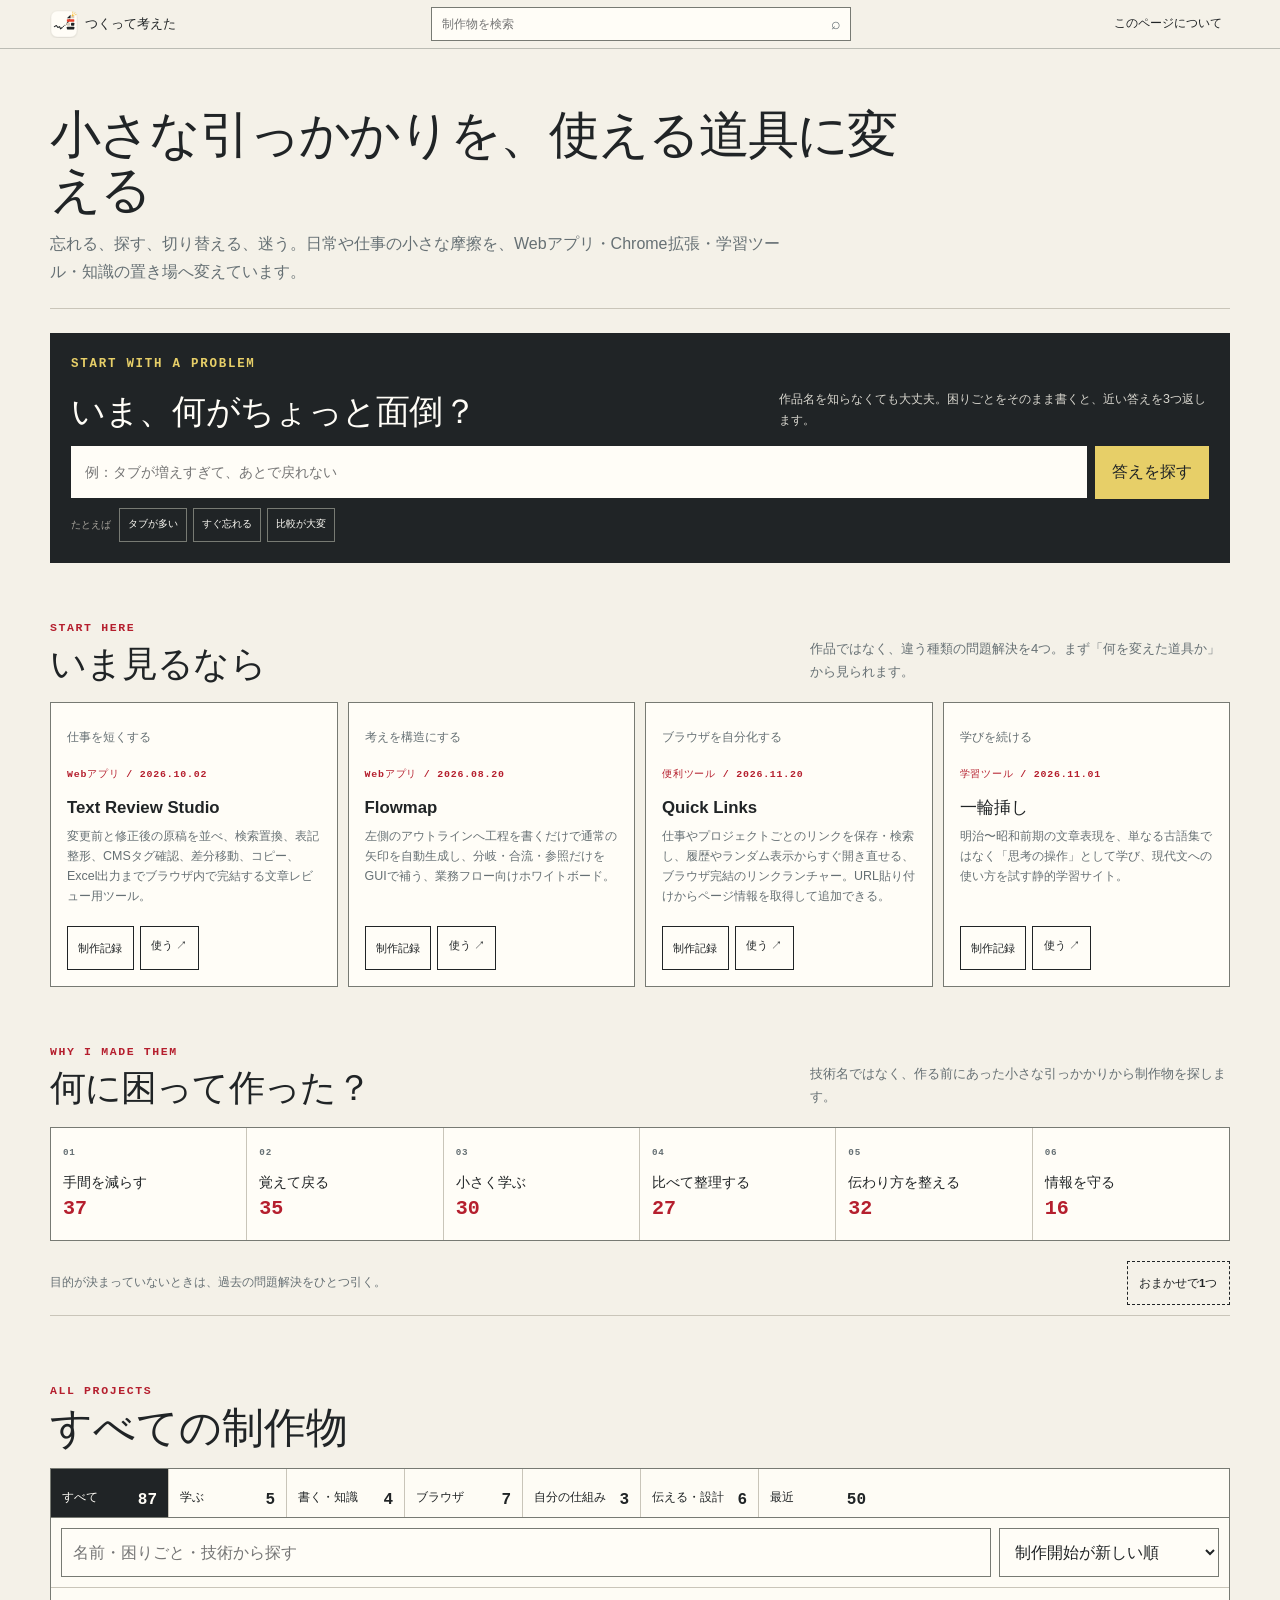
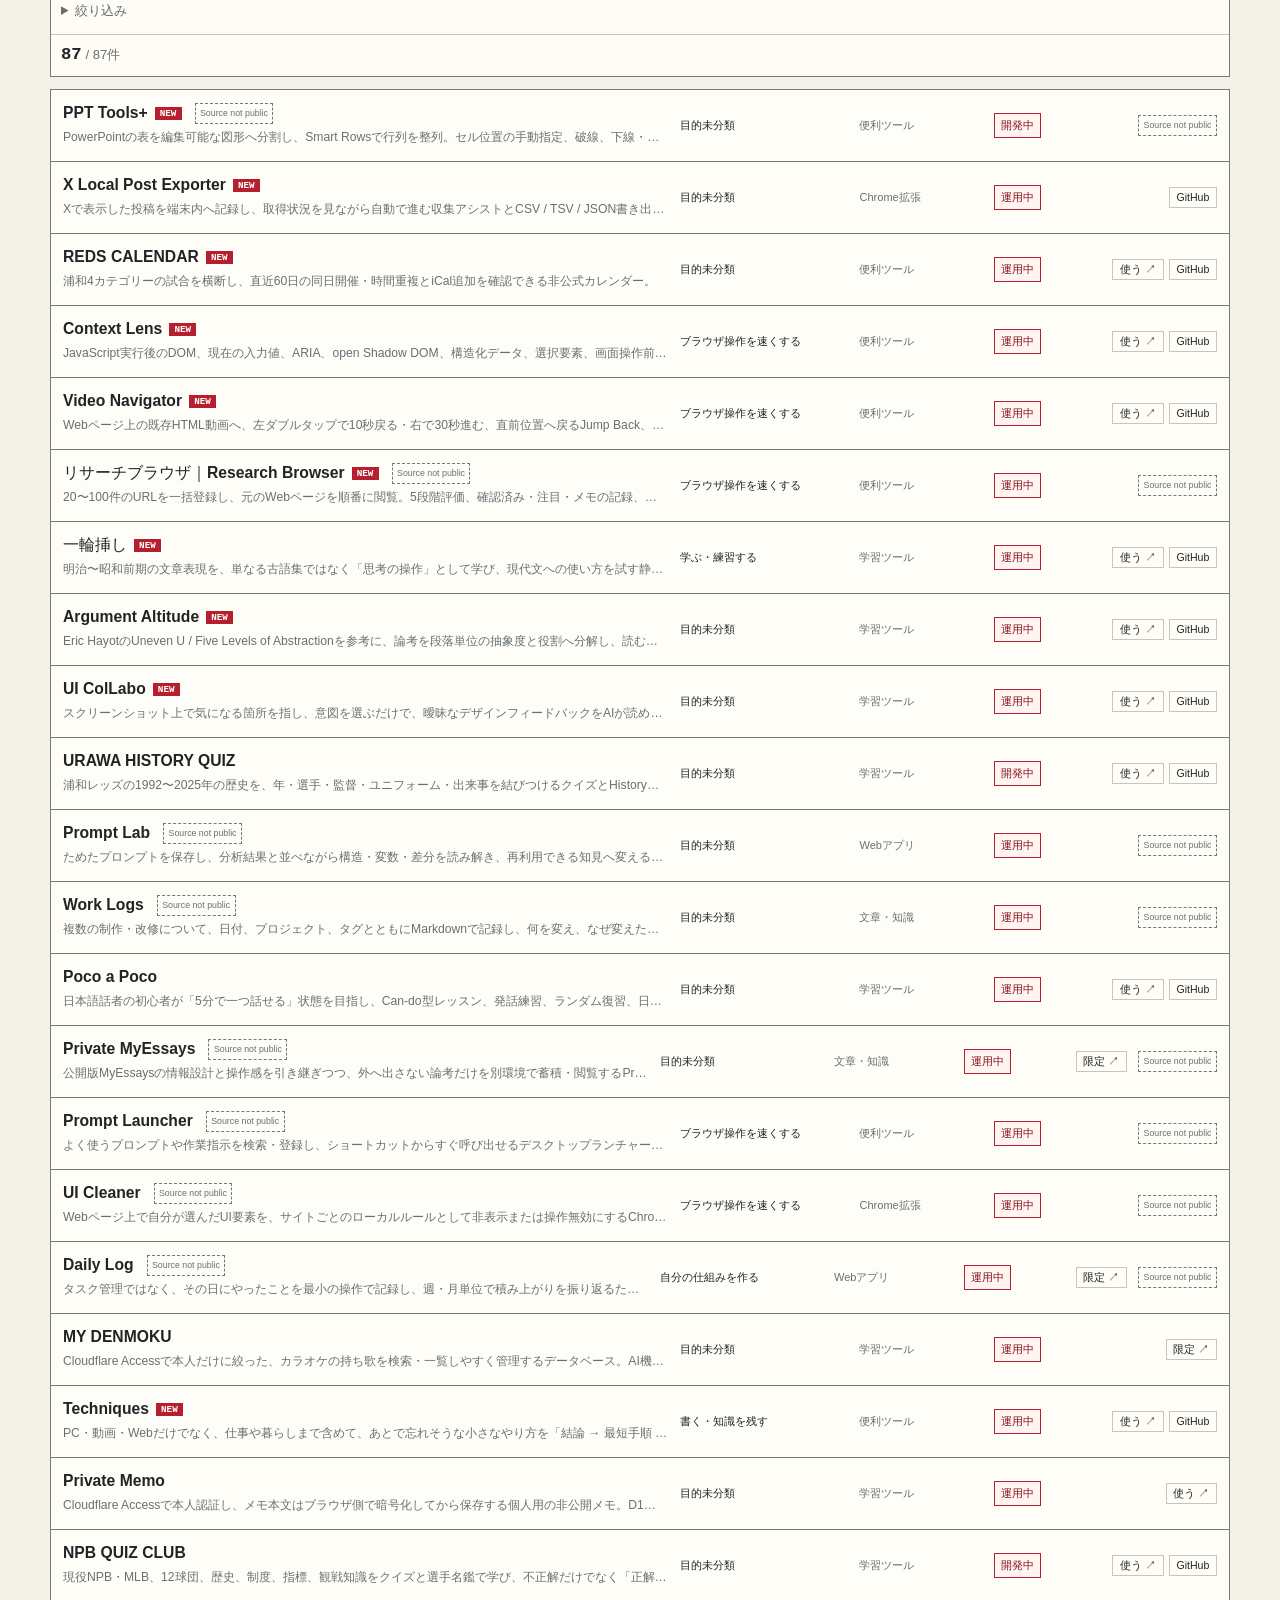
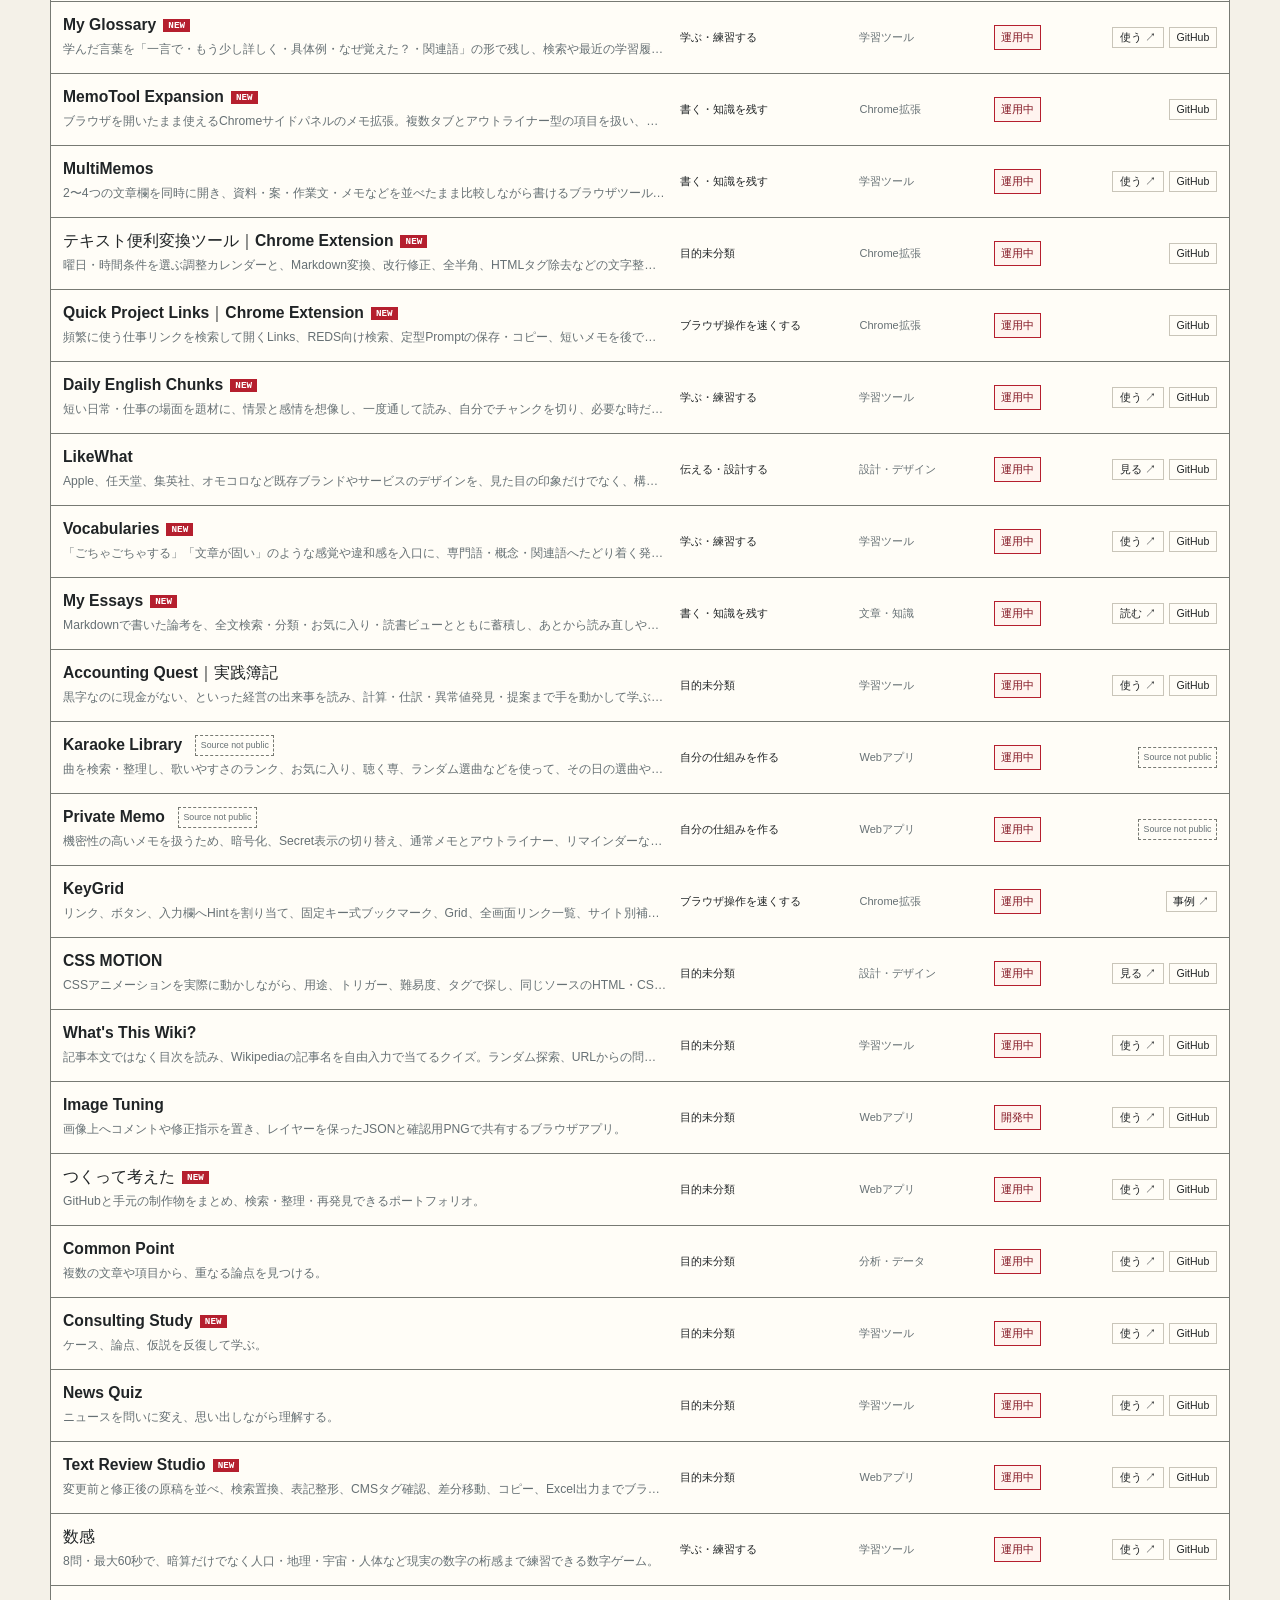
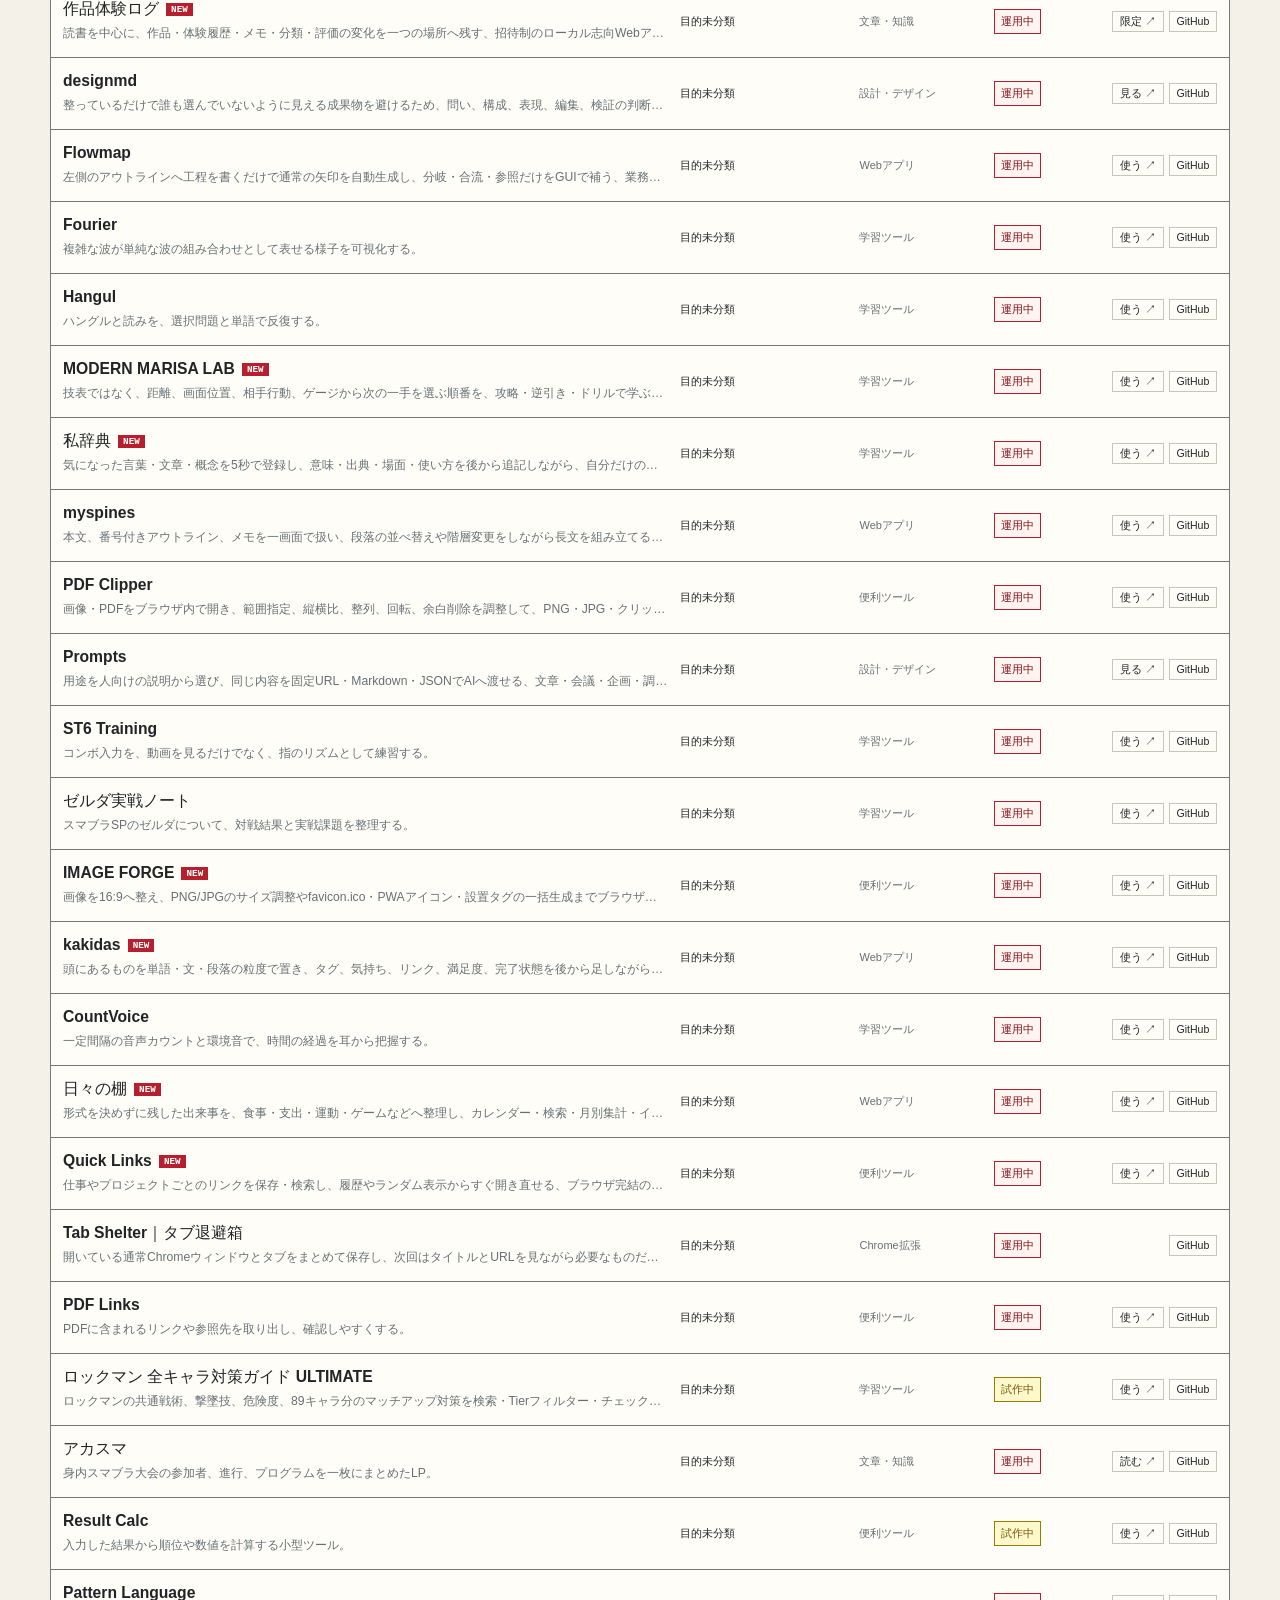
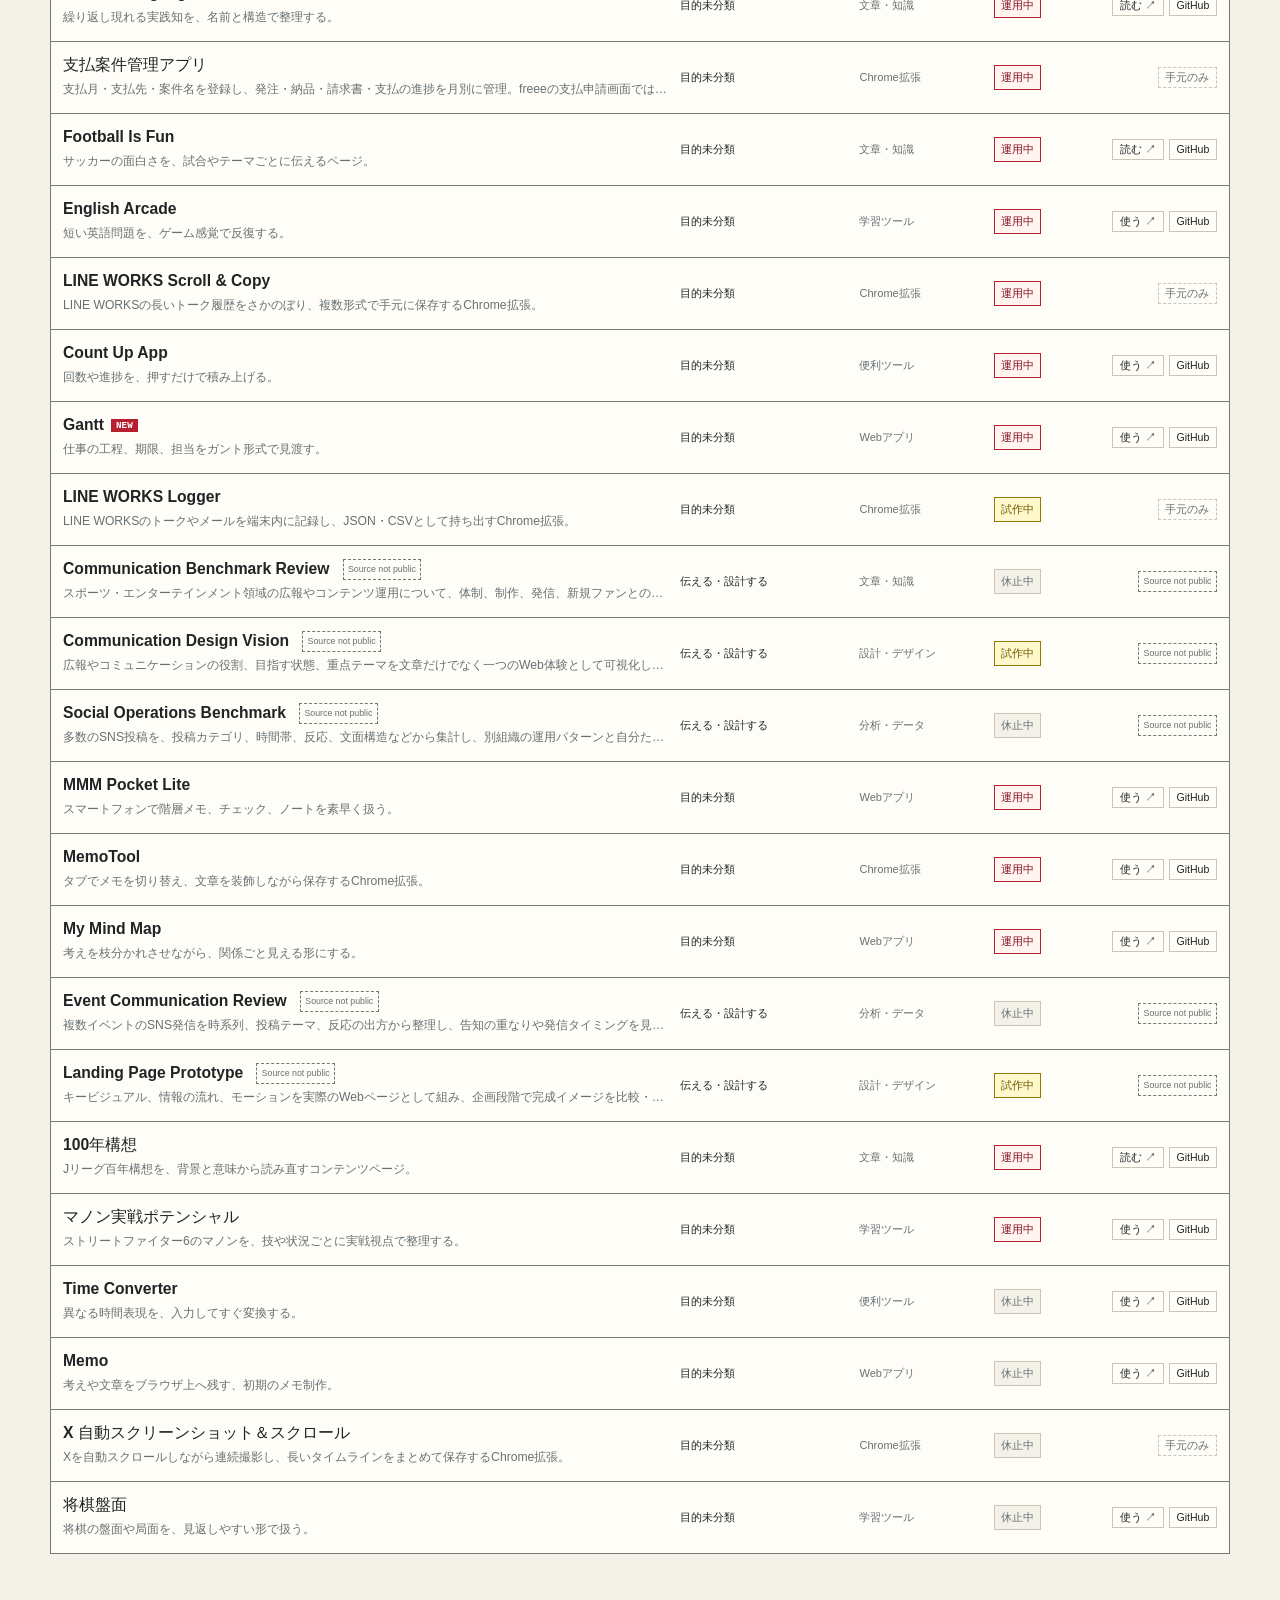
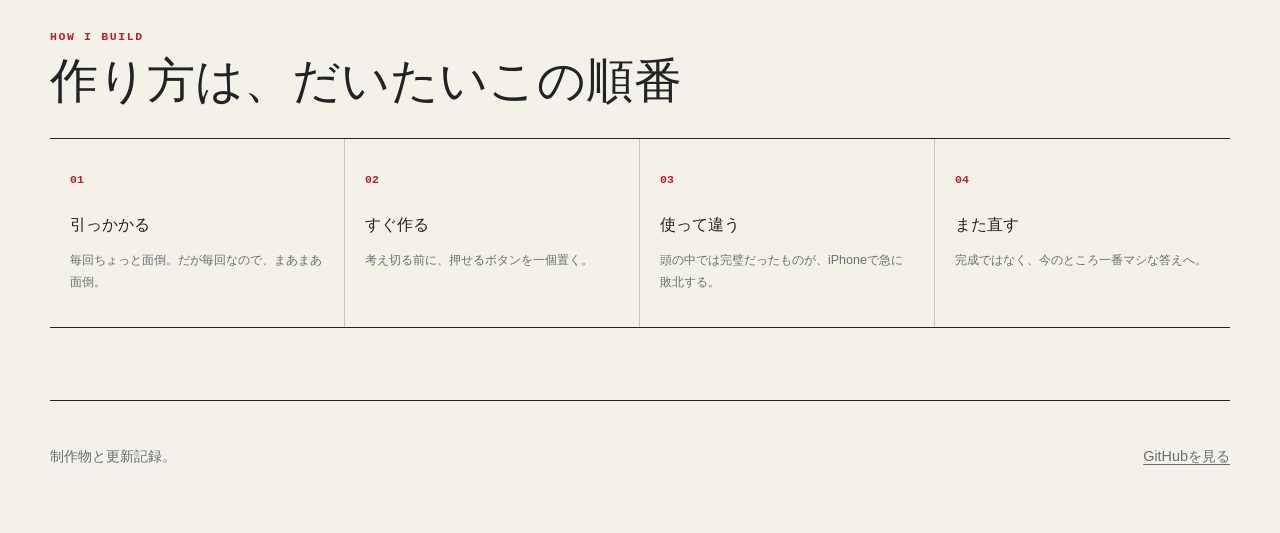
==== index.html @ 7b9100fd "Build canonical static portfolio" ====
<!doctype html>
<html lang="ja" class="home-redesign">
<head>
  <meta charset="utf-8">
  <meta name="viewport" content="width=device-width, initial-scale=1">
  <link rel="icon" type="image/svg+xml" href="assets/favicon.svg">
  <link rel="manifest" href="site.webmanifest">
  <meta name="description" content="作ったWebアプリやChrome拡張と、その更新記録をまとめています。">
  <meta name="theme-color" content="#f4f1e8">
  <meta property="og:title" content="つくって考えた">
  <meta property="og:description" content="作ったWebアプリやChrome拡張と、その更新記録。">
  <meta property="og:type" content="website">
  <meta property="og:url" content="https://silovar-uk.github.io/worksportfolio/">
  <meta property="og:image" content="https://silovar-uk.github.io/worksportfolio/assets/favicon.svg">
  <link rel="canonical" href="https://silovar-uk.github.io/worksportfolio/">
  <title>制作物一覧｜つくって考えた</title>
  <link rel="icon" type="image/png" sizes="180x180" href="/worksportfolio/apple-touch-icon.png?v=20260814">
  <link rel="apple-touch-icon" sizes="180x180" href="/worksportfolio/apple-touch-icon.png?v=20260814">

  <style>
:root {
  --bg:#f4f1e8;
  --paper:#fffdf7;
  --ink:#202426;
  --muted:#667074;
  --line:#c9c5b9;
  --line-dark:#777a73;
  --red:#b51f2e;
  --red-dark:#821522;
  --blue:#245e7a;
  --yellow:#e7cf68;
  --green:#486f55;
  --shadow:0 14px 34px rgba(32,36,38,.10);
  --radius:5px;
  --max:1180px;
  --fast:120ms;
  --normal:220ms;
  --slow:420ms;
  font-family:"Noto Sans JP","Yu Gothic UI","Yu Gothic",sans-serif;
  color:var(--ink);
  background:var(--bg);
  font-synthesis:none;
}
*{box-sizing:border-box}
html{scroll-behavior:smooth}
body{margin:0;background:var(--bg);color:var(--ink);line-height:1.75}
button,input,select{font:inherit}
button{color:inherit}
a{color:inherit;text-underline-offset:.2em}
img{max-width:100%;display:block}
.sr-only{position:absolute;width:1px;height:1px;overflow:hidden;clip:rect(0,0,0,0);white-space:nowrap}
.skip-link{position:fixed;left:1rem;top:-4rem;z-index:200;padding:.7rem 1rem;background:var(--ink);color:#fff}
.skip-link:focus{top:1rem}
.section-shell{width:min(calc(100% - 40px),var(--max));margin-inline:auto}
.eyebrow{margin:0 0 .5rem;font:700 .72rem/1.3 "Roboto Mono","Noto Sans Mono",monospace;letter-spacing:.14em;color:var(--red)}
.primary-action,.subtle-button{border:1px solid var(--ink);background:var(--ink);color:var(--paper);padding:.82rem 1.15rem;cursor:pointer;box-shadow:4px 4px 0 var(--yellow)}
.subtle-button{box-shadow:none;min-height:44px;padding:.65rem 1rem}
.loading,.empty-state{padding:60px 20px;border:1px dashed var(--line-dark);text-align:center;background:rgba(255,253,247,.45)}
.section-heading{display:flex;justify-content:space-between;gap:2rem;align-items:end;margin-bottom:30px}
.section-heading h2{margin:0;font-size:clamp(1.7rem,4vw,3rem);line-height:1.15}
.principles{padding-top:76px}
.principle-flow{margin:0;padding:0;list-style:none;display:grid;grid-template-columns:repeat(4,1fr);border-top:1px solid var(--ink);border-bottom:1px solid var(--ink)}
.principle-flow li{padding:25px 20px 34px;border-right:1px solid var(--line)}
.principle-flow li:last-child{border-right:0}
.principle-flow span{font:700 .72rem "Roboto Mono",monospace;color:var(--red)}
.principle-flow strong{display:block;margin-top:1.2rem;font-size:1rem}
.principle-flow p{margin:.65rem 0 0;color:var(--muted);font-size:.78rem}
.site-footer{margin-top:72px;padding-block:28px 50px;border-top:1px solid var(--ink);display:flex;justify-content:space-between;gap:1rem;color:var(--muted);font-size:.9rem}
.project-dialog,.about-dialog{width:min(920px,calc(100% - 28px));max-height:calc(100vh - 28px);padding:0;border:1px solid var(--ink);background:var(--paper);box-shadow:var(--shadow)}
.project-dialog::backdrop,.about-dialog::backdrop{background:rgba(32,36,38,.58);backdrop-filter:blur(4px)}
.dialog-shell{position:relative;padding:clamp(28px,6vw,70px)}
.dialog-close{position:sticky;top:0;float:right;z-index:2;width:44px;height:44px;border:1px solid var(--ink);background:var(--paper);cursor:pointer;font-size:1.35rem}
.detail-title{margin:0;font-size:clamp(2.2rem,6vw,5rem);line-height:1;letter-spacing:-.04em}
.detail-subtitle{margin:.8rem 0 0;font-size:1.1rem;color:var(--muted)}
.detail-status,.card-meta{margin-top:1.2rem;display:flex;flex-wrap:wrap;gap:.5rem}
.meta-pill{border:1px solid var(--line);padding:.18rem .5rem;font-size:.72rem;background:var(--bg)}
.detail-links{display:flex;flex-wrap:wrap;gap:.7rem;margin-top:1.5rem}
.detail-links a{border:1px solid var(--ink);padding:.65rem .85rem;text-decoration:none}
.detail-links a:hover,.detail-links a:focus-visible{background:var(--ink);color:#fff}
.detail-section{margin-top:55px}
.detail-section h3{margin:0 0 1rem;font-size:1.35rem}
.detail-friction{padding:26px;border-left:8px solid var(--red);background:var(--bg);font-size:1.2rem}
.detail-aside{margin-top:2rem;padding:20px;background:var(--yellow);transform:rotate(-.4deg);max-width:520px}
.detail-updates{border-top:1px solid var(--ink)}
.detail-update{display:grid;grid-template-columns:120px 1fr;gap:1rem;padding:18px 0;border-bottom:1px solid var(--line)}
.detail-update time{font:700 .74rem "Roboto Mono",monospace;color:var(--red)}
.update-reason{color:var(--muted)}
.detail-related{display:grid;grid-template-columns:repeat(2,1fr);gap:.8rem}
.detail-related button{padding:1rem;border:1px solid var(--line-dark);background:transparent;text-align:left;cursor:pointer}
.extension-spec dl{display:grid;gap:.6rem}
.extension-spec dl div{display:grid;grid-template-columns:150px 1fr;gap:1rem;padding:.6rem 0;border-bottom:1px solid var(--line)}
.extension-spec dt{font-weight:800}
.extension-spec dd{margin:0;min-width:0;overflow-wrap:anywhere}
.about-shell{max-width:720px}
.about-shell h2{font-size:clamp(2rem,5vw,4rem);line-height:1.1}
.home-search-context{margin:0;padding:.45rem .58rem;border-bottom:1px solid var(--line);color:var(--muted);font-size:.65rem}
.noscript{margin:1rem;padding:1rem;background:var(--yellow)}
@media(max-width:900px){
  .section-heading{display:grid}
  .principle-flow{grid-template-columns:repeat(2,1fr)}
  .principle-flow li:nth-child(2){border-right:0}
  .principle-flow li:nth-child(-n+2){border-bottom:1px solid var(--line)}
}
@media(max-width:640px){
  .section-shell{width:min(calc(100% - 24px),var(--max))}
  .principle-flow{grid-template-columns:1fr}
  .principle-flow li{border-right:0;border-bottom:1px solid var(--line)}
  .principle-flow li:last-child{border-bottom:0}
  .site-footer{display:grid}
  .dialog-shell{padding:22px 18px 34px}
  .detail-title{font-size:clamp(2rem,12vw,3.4rem)}
  .detail-update{grid-template-columns:1fr;gap:.35rem}
  .detail-related{grid-template-columns:1fr}
  .extension-spec dl div{grid-template-columns:1fr;gap:.2rem}
}
</style>
  <script>
window.WORKS_PORTFOLIO_SEARCH_INDEX = [{"i":"mydictionary","t":"私辞典","h":"言葉との出会いは一瞬なのに、最初から意味や出典をきれいに埋めようとすると記録できず、保存しても再び開く機会が少なかった。","y":"l","r":1,"a":"私辞典\u001fdictionary\u001f辞書\u001f単語帳\u001fvocabularynotebook\u001fwordcollection\u001f言葉\u001f言葉めも\u001f個人辞書","v":"拾う\u001f育てる\u001f思い出す","k":"react\u001ftypescript\u001fdexie\u001fminisearch\u001fpwa","g":"remember\u001fpractice\u001fcommunicate","x":"気になった言葉文章概念を5秒で登録し、意味出典場面使い方を後から追記しながら、自分だけの辞書として育てるろーかるふぁーす"},{"i":"quicklinks","t":"Quick Links","h":"仕事ごとに開くページが違い、ブックマークの階層を毎回たどっていた。","y":"u","r":1,"a":"quicklinks\u001fquicklinks\u001fりんく管理\u001fりんくらんちゃー\u001fぶっくまーく\u001fpwa\u001fらんだむりんく","v":"保存する\u001f探す\u001f開く","k":"html\u001fcss\u001fjavascript\u001fpwa\u001flocalstorage","g":"reduce\u001fremember","x":"仕事やぷろじぇくとごとのりんくを保存検索し、履歴やらんだむ表示からすぐ開き直せる、ぶらうざ完結のりんくらんちゃー。url"},{"i":"techniques","t":"Techniques","h":"一度調べて解決した小ネタほど、数週間後には手順を忘れて同じことをまた検索し直していた。IT系だけでなく、生活や仕事の細かな手順も同じように散らばっていた。","y":"u","r":1,"a":"techniques\u001fてくにっく\u001f小ねた\u001f小技\u001fやり方\u001f手順\u001fhowto\u001fhowto\u001ftips\u001f生活の知恵\u001f便利技\u001fmov音声\u001fffmpeg","v":"探す\u001f思い出す\u001f試す","k":"html\u001fcss\u001fjavascript\u001fjson\u001fgithubpages","f":"writing&knowledge","g":"reduce\u001fremember","x":"pc動画webだけでなく、仕事や暮らしまで含めて、あとで忘れそうな小さなやり方を結論→最短手順→補足の形で蓄積する個人用"},{"i":"myessays","t":"My Essays","h":"MarkdownとGitHubで論考を蓄積できても、増えた文章を検索し、読み返し、派生版や読書状態まで同じ単位で管理する体験は別途必要だった。","y":"p","r":1,"a":"まいえっせい\u001fmyessays\u001fessays\u001fえっせい\u001fこらむ\u001f記事\u001farticlelibrary\u001f読み物\u001f論考","v":"書く\u001f探す\u001f読み返す","k":"markdown\u001fhtml\u001fjavascript\u001fgithubpages","f":"writing&knowledge","g":"remember\u001fcommunicate","x":"markdownで書いた論考を、全文検索分類お気に入り読書びゅーとともに蓄積し、あとから読み直しやすくする公開あーかいぶ"},{"i":"build-diary","t":"つくって考えた","h":"作ったものは増えたが、なぜ作ったかと当時の関心が別々の会話に散らばっていた。","y":"w","r":1,"a":"worksportfolio\u001fworksportfolio\u001fぽーとふぉりお\u001fportfolio\u001f作品棚\u001f制作物一覧\u001fつくって考えた\u001fbuilddiary\u001f制作記録","v":"探す\u001f整理する\u001f振り返る","k":"html\u001fcss\u001fjavascript\u001fjson\u001fsvg","g":"compare","x":"githubと手元の制作物をまとめ、検索整理再発見できるぽーとふぉりお。"},{"i":"ppt-tools-plus","t":"PPT Tools+","h":"比較表のセルを図形として編集すると、行列がずれたり、手作業での整列や複数図形内の文字置換に時間がかかった。","y":"u","r":1,"s":1,"a":"smartrows\u001f表分割\u001fせる位置を指定\u001f選択内で置換\u001fpowerpointあどいん\u001fppam","v":"整える\u001f置換する\u001f効率化する","k":"powerpoint\u001fvba\u001fribbonx","x":"powerpointの表を編集可能な図形へ分割し、smartrowsで行列を整列。せる位置の手動指定、破線、下線黒太字、"},{"i":"kakidas","t":"kakidas","h":"考えを最初から文章やタスクへ整えようとすると書き出せず、短い断片と長い段落を同じ方法で扱うのも難しかった。","y":"w","r":1,"a":"かきだす\u001f書き出す\u001fkakidasu\u001fめも\u001fnote\u001fthoughtdump\u001fbraindump\u001f断片めも\u001f思考めも","v":"書き出す\u001f整理する\u001f育てる","k":"react\u001ftypescript\u001fvite\u001findexeddb\u001fsupabase","g":"remember\u001fcompare\u001fcommunicate","x":"頭にあるものを単語文段落の粒度で置き、たぐ、気持ち、りんく、満足度、完了状態を後から足しながら整理する、ろーかる優先のめ"},{"i":"dailyenglishchunks","t":"Daily English Chunks","h":"英語を一語ずつ日本語へ置き換える読み方では処理が遅くなり、最初から区切られた英文を見るだけでは、自分で意味のまとまりを見つける感覚も育ちにくかった。","y":"l","r":1,"a":"でいりー英語ちゃんく\u001f英語ちゃんく\u001fちゃんくりーでぃんぐ\u001fchunkreading\u001fenglishchunks\u001f英語音読\u001f音読\u001f英語学習\u001freadingpractice","v":"読む\u001f区切る\u001f声に出す","k":"html\u001fcss\u001fjavascript\u001flocalstorage","f":"learning&practice","g":"practice","x":"短い日常仕事の場面を題材に、情景と感情を想像し、一度通して読み、自分でちゃんくを切り、必要な時だけ意味を確認し、想起問題"},{"i":"myglossary","t":"My Glossary","h":"言葉の意味をその場では理解しても、あとで自分の言葉として説明したり、具体的な場面で使ったりできないまま忘れやすかった。","y":"l","r":1,"a":"myglossary\u001fまいぐろっさりー\u001f用語集\u001f個人用語集\u001f学習用語集\u001fglossary\u001ftermlist\u001fterms\u001f言葉めも\u001f学習辞書","v":"学ぶ\u001f言語化する\u001f引き直す","k":"html\u001fcss\u001fjavascript\u001fjson","f":"learning&practice","g":"remember\u001fpractice\u001fcommunicate","x":"学んだ言葉を一言でもう少し詳しく具体例なぜ覚えた関連語の形で残し、検索や最近の学習履歴から引き直せる個人用の用語集。ma"},{"i":"researchbrowser","t":"リサーチブラウザ｜Research Browser","h":"大量の調査URLをタブやブックマークだけで管理すると、どれを読んだか分からなくなり、次のページへ進むたびに操作が必要だった。","y":"u","r":1,"s":1,"a":"りさーちぶらうざ\u001fresearchbrowser\u001fresearchbrowser\u001fresearchqueue\u001fsafari拡張\u001fuserscripts\u001fゆーざーすくりぷと\u001furl一括追加\u001furl一括登録\u001f連続閲覧\u001fさいと評価\u001f5段階評価\u001f次へ\u001f調査りすと\u001f調査url\u001f4以上を抽出\u001fwebりさーち\u001f閲覧履歴","v":"調べる\u001f評価する\u001f整理する","k":"javascript\u001fcss\u001fuserscripts\u001fsafari","f":"browserproductivity","g":"reduce\u001fremember\u001fcompare","x":"20〜100件のurlを一括登録し、元のwebぺーじを順番に閲覧。5段階評価、確認済み注目めもの記録、次のさいとへのわん"},{"i":"memoexpansion","t":"MemoTool Expansion","h":"ブラウザ作業中のメモを別アプリへ取りに行くと集中が切れ、短い断片をあとから並べ替えたり、まとまりとして育てたりする操作も重くなりやすかった。","y":"c","r":1,"a":"memotool\u001fめもつーる\u001fさいどぱねるめも\u001fmemoexpansion\u001fめも拡張\u001fchromememo\u001fあうとらいなー\u001foutlinememo\u001fsidepanelmemo","v":"書く\u001f並べ替える\u001f残す","k":"chromeextension\u001fjavascript\u001fmanifestv3","f":"writing&knowledge","g":"reduce\u001fremember","x":"ぶらうざを開いたまま使えるchromeさいどぱねるのめも拡張。複数たぶとあうとらいなー型の項目を扱い、入力、複数選択、並"},{"i":"vocabularies","t":"Vocabularies","h":"名前を知らない概念ほど検索できず、辞書や用語集も「知りたい言葉をすでに知っている」ことを前提にしがちだった。","y":"l","r":1,"a":"ぼきゃぶらりーず\u001fvocabulary\u001fvocab\u001f語彙\u001f用語\u001f言語化\u001f感覚語\u001f言葉探し\u001f概念","v":"探す\u001f言語化する\u001f学ぶ","k":"html\u001fcss\u001fjavascript\u001fjson","f":"learning&practice","g":"remember\u001fpractice\u001fcommunicate","x":"ごちゃごちゃする文章が固いのような感覚や違和感を入口に、専門語概念関連語へたどり着く発見型ぼきゃぶらりーさいと。感覚分野"},{"i":"ichirinzashi","t":"一輪挿し","h":"現代文だけでは留保・推論・総括・距離感の細かなニュアンスを出しにくく、古い表現も辞書的に集めるだけでは実際の文章へ戻しにくかった。","y":"l","r":1,"a":"一輪挿し\u001fいちりんざし\u001f近代文章語\u001f文語\u001f文章表現\u001f語彙\u001f慣用句\u001f構文","v":"読む\u001f試す\u001f蓄積する","k":"javascript\u001fhtml\u001fcss\u001fgithubpages","f":"learning&practice","g":"reduce\u001fremember\u001fpractice\u001fcommunicate","x":"明治〜昭和前期の文章表現を、単なる古語集ではなく思考の操作として学び、現代文への使い方を試す静的学習さいと。makekn"},{"i":"consultingstudy","t":"Consulting Study","h":"解説を読むだけでは、問いを立てる順番が身につかなかった。","y":"l","r":1,"a":"こんさる学習\u001fconsultingstudy\u001fけーす面接\u001fcaseinterview\u001f論点\u001f仮説\u001fこんさる\u001fけーす問題","v":"学ぶ\u001f考える","k":"html\u001fcss\u001fjavascript","g":"practice","x":"けーす、論点、仮説を反復して学ぶ。"},{"i":"quicklinksexpansion","t":"Quick Project Links｜Chrome Extension","h":"よく使う仕事リンク、検索、プロンプト、短いメモへ戻るたびに入口が分かれ、必要なものを呼び出すまでの小さな摩擦が積み重なっていた。","y":"c","r":1,"a":"quickprojectlinks\u001fquicklinksexpansion\u001fchromeextension\u001flinks\u001freds\u001fprompt\u001flogrelay","v":"探す\u001f開く\u001f記録する","k":"chromeextension\u001fjavascript\u001fmanifestv3","f":"browserproductivity","g":"reduce\u001fremember\u001fcompare","x":"頻繁に使う仕事りんくを検索して開くlinks、reds向け検索、定型promptの保存こぴー、短いめもを後で整理するlo"},{"i":"xexporter","t":"X Local Post Exporter","h":"Xの投稿保存を手作業で行う手間が大きかった。","y":"c","r":1,"a":"xexporter","v":"書き出す","k":"chromeextension","x":"xで表示した投稿を端末内へ記録し、取得状況を見ながら自動で進む収集あしすととcsvtsvjson書き出しを備えたchro"},{"i":"redscalender","t":"REDS CALENDAR","h":"カテゴリーをまたぐ同日開催・時間重複を把握しづらい。","y":"u","r":1,"v":"確認する\u001f追加する\u001f追いかける","k":"python\u001fjavascript\u001ficalendar\u001fgithubactions","x":"浦和4かてごりーの試合を横断し、直近60日の同日開催時間重複とical追加を確認できる非公式かれんだー。"},{"i":"video-navigator","t":"Video Navigator","h":"動画そのものは再生できても、少し聞き逃して戻る、既知部分を大きく飛ばす、さっき見ていた位置へ戻る、といった「動画内を行き来する」操作に手数がかかっていた。","y":"u","r":1,"a":"videonavigator\u001fびでおなびげーたー\u001f動画なびげーたー\u001f動画しーく\u001f動画じゃんぷ\u001fvideoseek\u001fjumpback\u001fdoubletap\u001fだぶるたっぷ\u001fぶっくまーくれっと\u001fsafari\u001fhtmlvideoelement\u001fvideojs\u001f動画操作","v":"移動する\u001f戻る\u001f見返す","k":"javascript\u001fbookmarklet\u001fsafari\u001fhtmlmediaelement\u001fshadowdom\u001fgithubpages","f":"browserproductivity","g":"reduce\u001fremember","x":"webぺーじ上の既存html動画へ、左だぶるたっぷで10秒戻る右で30秒進む、直前位置へ戻るjumpback、時間指定、"},{"i":"context-lens","t":"Context Lens","h":"Webページの不具合やUIをAIへ相談するとき、HTMLソースだけでは実行後のDOM、入力値、開閉状態、埋め込みデータなど「いま何が起きているか」の文脈が抜けていた。","y":"u","r":1,"a":"contextlens\u001fこんてきすとれんず\u001fcontextpack\u001fcontextpack\u001fpagesnapshot\u001fぺーじすなっぷしょっと\u001faicontext\u001faiこんてきすと\u001fbookmarklet\u001fぶっくまーくれっと\u001fsafari\u001fdom\u001fdevelopertool\u001f開発者つーる","v":"取得する\u001f比較する\u001f渡す","k":"javascript\u001fbookmarklet\u001fsafari\u001fshadowdom\u001fmarkdown\u001fgithubpages","f":"browserproductivity","g":"reduce\u001fcompare\u001fcommunicate\u001fprotect","x":"javascript実行後のdom、現在の入力値、aria、openshadowdom、構造化でーた、選択要素、画面操作"},{"i":"diff","t":"Text Review Studio","h":"原稿修正、表記統一、差分確認、Excel共有が別々の作業になり、確認漏れと手戻りが生まれていた。","y":"w","r":1,"a":"差分\u001fdiff\u001ftextdiff\u001f文章比較\u001f原稿比較\u001ftextreviewstudio\u001freview\u001f校正\u001f差分確認\u001f文章れびゅー","v":"比べる\u001f直す\u001f出力する","k":"html\u001fcss\u001fjavascript\u001fsheetjs","g":"reduce\u001fcompare\u001fcommunicate","x":"変更前と修正後の原稿を並べ、検索置換、表記整形、cmsたぐ確認、差分移動、こぴー、excel出力までぶらうざ内で完結する"},{"i":"convinitools","t":"テキスト便利変換ツール｜Chrome Extension","h":"日程候補を文章へ整える作業と、コピーしたテキストを用途に合わせて整形する作業が細かく繰り返され、その都度別の手順を使い分ける必要があった。","y":"c","r":1,"a":"てきすと便利変換つーる\u001fconvinitools\u001ftextconverter\u001f調整かれんだー\u001f文字整形\u001fchromeextension","v":"変換する\u001f整える\u001f作る","k":"chromeextension\u001fjavascript\u001fmanifestv3","g":"reduce\u001fcommunicate","x":"曜日時間条件を選ぶ調整かれんだーと、markdown変換、改行修正、全半角、htmlたぐ除去などの文字整形をchrome"},{"i":"ui-collabo","t":"UI ColLabo","h":"UIを見て「なんか違う」と感じても、変更箇所と意図を具体的な言葉にし、AIや実装担当へ伝えるのが難しかった。","y":"l","r":1,"a":"uicollabo\u001fuicollabo\u001fuiれびゅー\u001fでざいんれびゅー\u001fでざいんふぃーどばっく\u001fai指示\u001fすくりーんしょっと\u001fui改善\u001fふぃーどばっく","v":"学ぶ\u001f指摘する\u001f言語化する","k":"preact\u001ftypescript\u001fvite\u001fsignals\u001fvitest","g":"practice\u001fcommunicate","x":"すくりーんしょっと上で気になる箇所を指し、意図を選ぶだけで、曖昧なでざいんふぃーどばっくをaiが読める具体的な指示文へ整"},{"i":"marisast6","t":"MODERN MARISA LAB","h":"強い技やコンボを個別に覚えても、試合中にどれを選ぶか判断できず、知識が実戦へつながりにくかった。","y":"l","r":1,"a":"まりーざ\u001fmodernmarisa\u001fsf6marisa\u001fすと6\u001fすとりーとふぁいたー6\u001fstreetfighter6\u001f格げー攻略\u001fまりーざ攻略","v":"学ぶ\u001f判断する\u001f練習する","k":"html\u001fcss\u001fjavascript\u001fgithubactions","g":"practice","x":"技表ではなく、距離、画面位置、相手行動、げーじから次の一手を選ぶ順番を、攻略逆引きどりるで学ぶstreetfighter"},{"i":"contentslibrary","t":"作品体験ログ","h":"作品数が増えるほど、読んだ事実だけが残り、何を感じてどう評価が変わったかを見失いやすかった。","y":"p","r":1,"a":"作品体験ろぐ\u001fこんてんつらいぶらり\u001fcontentlibrary\u001f読書記録\u001fbooklog\u001f映画記録\u001f蔵書\u001f作品記録\u001f読書ろぐ","v":"記録する\u001f探す\u001f振り返る","k":"typescript\u001fcloudflareworkers\u001fcloudflared1\u001fcloudflareaccess\u001fjavascript","g":"remember","x":"読書を中心に、作品体験履歴めも分類評価の変化を一つの場所へ残す、招待制のろーかる志向webあぷり。"},{"i":"mydailylog","t":"日々の棚","h":"その日に起きた細かなことは残したい一方、入力項目を先に決めると面倒になり、自由記述だけでは後から探しにくかった。","y":"w","r":1,"a":"日々の棚\u001fdailylog\u001fdiary\u001f日記\u001fらいふろぐ\u001flifelog\u001f生活記録\u001f日常ろぐ","v":"記録する\u001f見つける\u001f振り返る","k":"typescript\u001fpwa\u001findexeddb\u001fvite\u001fjavascript","g":"reduce\u001fcompare","x":"形式を決めずに残した出来事を、食事支出運動げーむなどへ整理し、かれんだー検索月別集計いべんと単位で読み返すろーかる完結型"},{"i":"converter","t":"IMAGE FORGE","h":"画像の16:9化やfavicon一式の作成を、用途ごとに別ツールや手作業で処理していた。","y":"u","r":1,"a":"imageforge\u001fimageforge\u001f169\u001f画像変換\u001ffavicon\u001ffavicongenerator\u001fpwaicon\u001fあいこん生成","v":"変換する\u001f生成する\u001f整える","k":"html\u001fjavascript\u001fpwa\u001fjszip\u001ftailwindcss","g":"reduce\u001fcommunicate","x":"画像を169へ整え、pngjpgのさいず調整やfaviconicopwaあいこん設置たぐの一括生成までぶらうざ内で行うw"},{"i":"gantt","t":"Gantt","h":"タスク一覧だけでは、前後関係と重なりが分かりにくかった。","y":"w","r":1,"a":"がんと\u001fganttchart\u001f工程表\u001fすけじゅーる\u001f進行管理\u001fprojectmanagement\u001f工程管理\u001fたすく管理","v":"計画する\u001f整理する","k":"html\u001fcss\u001fjavascript","g":"compare","x":"仕事の工程、期限、担当をがんと形式で見渡す。"},{"i":"l1l5analysis","t":"Argument Altitude","h":"文章の内容は理解できても、段落がどの抽象度で何の役割を果たしているかを、あとで使い直せる形では残せていなかった。","y":"l","r":1,"a":"argumentaltitude\u001fl1l5\u001fl1〜l5\u001funevenu\u001ffivelevelsofabstraction\u001f文章構造\u001f論証構造\u001f段落分析\u001f抽象度\u001ferichayot","v":"読む\u001f分析する\u001f書く","k":"html\u001fcss\u001fjavascript\u001fjson\u001fgithubpages","g":"practice\u001fcompare\u001fcommunicate","x":"erichayotのunevenufivelevelsofabstractionを参考に、論考を段落単位の抽象度と役割へ"},{"i":"urawa-history-quiz","t":"URAWA HISTORY QUIZ","h":"浦和レッズの歴史を年表や単発の知識として覚えても、選手・監督・ユニフォーム・出来事のつながりまで思い出せず、知識が点のまま残りやすかった。","y":"l","r":1,"a":"urawahistoryquiz\u001furawahistoryquiz\u001f浦和れっず\u001f浦和歴史くいず\u001fれっず歴史\u001f歴史くいず","v":"解く\u001f学ぶ\u001fたどる","k":"html\u001fcss\u001fjavascript\u001fjson\u001flocalstorage\u001fgithubpages","g":"remember\u001fpractice","x":"浦和れっずの1992〜2025年の歴史を、年選手監督ゆにふぉーむ出来事を結びつけるくいずとhistory導線で学ぶ、db"},{"i":"work-logs","t":"Work Logs","h":"短い周期で複数の制作物を直していると、完成物は残っても、判断理由や試行錯誤が会話やコミットの中に散らばってしまった。","y":"p","r":1,"s":1,"a":"worklogs\u001f作業ろぐ\u001f制作ろぐ\u001f改修履歴\u001f判断履歴","v":"記録する\u001f振り返る\u001f辿る","k":"html\u001fcss\u001fjavascript\u001fmarkdown\u001fcloudflareworkers\u001fmarked","g":"remember\u001fprotect","x":"複数の制作改修について、日付、ぷろじぇくと、たぐとともにmarkdownで記録し、何を変え、なぜ変えたかを後から辿るため"},{"i":"prompt-lab","t":"Prompt Lab","h":"プロンプトをためるだけでは、何が結果を左右したのか、別のプロンプトとどこが違うのかを後から比較しにくかった。","y":"w","r":1,"s":1,"a":"promptlab\u001fぷろんぷと集\u001fぷろんぷと分析\u001fりばーすえんじにありんぐ\u001fcloudflared1","v":"保存する\u001f分析する\u001f比較する","k":"react\u001ftypescript\u001fvite\u001fcloudflareworkers\u001fcloudflared1\u001fcloudflareaccess","g":"remember\u001fcompare\u001fprotect","x":"ためたぷろんぷとを保存し、分析結果と並べながら構造変数差分を読み解き、再利用できる知見へ変えるための個人用webあぷり。"},{"i":"poco-a-poco","t":"Poco a Poco","h":"単語や文法を覚えても、実際の場面で短く話すところまでつながりにくかった。","y":"l","r":1,"v":"学ぶ\u001f話す\u001f復習する","k":"javascript\u001flocalstorage\u001fgithubpages\u001fcss","g":"practice","x":"日本語話者の初心者が5分で一つ話せる状態を目指し、cando型れっすん、発話練習、らんだむ復習、日本語支援れべるを組み合"},{"i":"hangul","t":"Hangul","h":"一覧を眺めるだけでは、文字を見てすぐ音へ変換できなかった。","y":"l","r":1,"a":"はんぐる\u001f韓国語\u001fkorean\u001fhangul\u001f한글\u001f韓国語学習\u001f文字学習","v":"学ぶ\u001f続ける","k":"html\u001fcss\u001fjavascript","g":"reduce\u001fpractice","x":"はんぐると読みを、選択問題と単語で反復する。"},{"i":"multimemos","t":"MultiMemos","h":"元原稿、参考文、AI案、作業中の文章を別タブや別アプリに置くと、行き来するたびに比較の文脈が切れ、どこを見ながら書いていたかを見失いやすかった。","y":"l","r":1,"a":"まるちめも\u001f比較めも\u001f並列めも\u001f文章比較\u001fmultimemos\u001fsidebyside\u001fspliteditor\u001f比較えでぃた\u001fparallelmemo","v":"書く\u001f比べる\u001f整理する","k":"html\u001fcss\u001fjavascript\u001flocalstorage","f":"writing&knowledge","g":"remember\u001fpractice\u001fcompare\u001fcommunicate","x":"2〜4つの文章欄を同時に開き、資料案作業文めもなどを並べたまま比較しながら書けるぶらうざつーる。欄名は自由に変更でき、固"},{"i":"prompts","t":"Prompts","h":"プロンプト本文だけを並べると、何に向くか、何を用意するか、何が返るかが人には分かりにくく、AIへ渡す版との不一致も起きやすかった。","y":"d","r":1,"a":"ぷろんぷと\u001fprompts\u001fpromptlibrary\u001faiぷろんぷと\u001fpromptcollection\u001fぷろんぷと集\u001f生成ai\u001fてんぷれーと","v":"探す\u001f選ぶ\u001f実行する","k":"react\u001ftypescript\u001fvite\u001fmarkdown\u001fjson\u001fgithubactions","g":"communicate","x":"用途を人向けの説明から選び、同じ内容を固定urlmarkdownjsonでaiへ渡せる、文章会議企画調査広報画像学習のぷ"},{"i":"private-myessays","t":"Private MyEssays","h":"公開版MyEssaysの情報設計と操作感を引き継ぎつつ、外へ出さない論考だけを別環境で蓄積・閲覧するPrivateエッセイアーカイブ。公開版とはコンテンツと配信環境を分離し、認証付きのダークテーマで運用する。","y":"p","l":"https://private-myessays.silovar-uk.workers.dev/","s":1,"v":"書く\u001f残す\u001f守る","k":"javascript\u001fmarkdown\u001fcloudflareworkers\u001fcloudflareaccess","g":"reduce\u001fremember\u001fprotect"},{"i":"daily-log","t":"Daily Log","h":"やることを管理する仕組みは増えても、実際に何をやったかを気軽に残して後から振り返る場所がなかった。","y":"w","r":1,"l":"https://daily-log.silovar-uk.workers.dev/","s":1,"a":"dailylog\u001f日次ろぐ\u001f行動記録\u001f実績記録\u001f振り返り\u001fcloudflareworkers\u001fd1","v":"記録する\u001f振り返る","k":"react19\u001ftypescript\u001fvite\u001fcloudflareworkers\u001fcloudflared1\u001fcloudflareaccess","f":"personalsystems","g":"reduce\u001fremember\u001fprotect","x":"たすく管理ではなく、その日にやったことを最小の操作で記録し、週月単位で積み上がりを振り返るための個人用webあぷり。ke"},{"i":"prompt-launcher","t":"Prompt Launcher","h":"よく使うプロンプトや作業指示を検索・登録し、ショートカットからすぐ呼び出せるデスクトップランチャー。管理画面と実行入口を一つにまとめ、日常的な指示入力の手間を減らす。","y":"u","s":1,"v":"呼び出す\u001f探す\u001f実行する","k":"desktopapp","f":"browserproductivity","g":"reduce\u001fprotect","x":"reduceeverydayfrictiondesignforrecovery"},{"i":"secure-private-memo","t":"Private Memo","h":"機密性の高いメモを扱うため、暗号化、Secret表示の切り替え、通常メモとアウトライナー、リマインダーなどを一つにまとめた個人用Webメモ。","y":"w","s":1,"v":"書く\u001f守る\u001f思い出す","f":"personalsystems","g":"reduce\u001fremember\u001fprotect","x":"designforrecovery"},{"i":"ui-cleaner","t":"UI Cleaner","h":"Webページ上で自分が選んだUI要素を、サイトごとのローカルルールとして非表示または操作無効にするChrome拡張。ページ改修で壊れたルールも確認し直せる。","y":"c","s":1,"v":"隠す\u001f防ぐ\u001f整える","k":"chromeextension","f":"browserproductivity","g":"reduce\u001fprotect","x":"reduceeverydayfrictiondesignforrecovery"},{"i":"sukan","t":"数感","h":"数字を正確に計算できても、妥当な規模感を素早くつかみにくかった。","y":"l","r":1,"a":"数感\u001f数量感覚\u001fnumbersense\u001festimation\u001f推定\u001fふぇるみ推定\u001f見積もり\u001f概算","v":"計算する\u001f見積もる\u001f鍛える","k":"html\u001fcss\u001fjavascript\u001flocalstorage","f":"learning&practice","g":"practice","x":"8問最大60秒で、暗算だけでなく人口地理宇宙人体など現実の数字の桁感まで練習できる数字げーむ。keeppractices"},{"i":"karaoke-library","t":"Karaoke Library","h":"曲を検索・整理し、歌いやすさのランク、お気に入り、聴く専、ランダム選曲などを使って、その日の選曲や練習候補をすぐ決められる個人用カラオケデータベース。","y":"w","s":1,"v":"探す\u001f選ぶ\u001f管理する","f":"personalsystems","g":"reduce\u001fpractice\u001fcompare\u001fprotect"},{"i":"flowmap","t":"Flowmap","h":"フロー図は見やすい一方、最初からキャンバスへ図形を置くと入力が遅く、工程名や順序の修正にも手間がかかった。","y":"w","r":1,"a":"ふろーまっぷ\u001fflowmap\u001fふろー図\u001f業務ふろー\u001fworkflow\u001fprocessmap\u001f工程図\u001f業務整理\u001fぷろせす","v":"書く\u001fつなぐ\u001f確かめる","k":"html\u001fcss\u001fjavascript\u001findexeddb","g":"reduce\u001fcompare","x":"左側のあうとらいんへ工程を書くだけで通常の矢印を自動生成し、分岐合流参照だけをguiで補う、業務ふろー向けほわいとぼーど"},{"i":"karaoke-db","t":"MY DENMOKU","h":"持ち歌やキー、ノリ、履歴をメモやアプリに散らして書いていたが、当日その場で「何を歌うか」を検索・絞り込みで素早く選べる場所がなかった。","y":"l","r":1,"a":"mydenmoku\u001fkaraokedb\u001fからおけdb\u001f持ち歌管理\u001fでんもく\u001fdenmoku\u001fkaraoke\u001f持ち歌りすと\u001f予約りすと","v":"探す\u001f選ぶ\u001f歌う","k":"cloudflareworkers\u001fcloudflared1\u001fcloudflareaccess\u001fhtml\u001fcss\u001fjavascript","g":"remember\u001fpractice\u001fprotect","x":"cloudflareaccessで本人だけに絞った、からおけの持ち歌を検索一覧しやすく管理するでーたべーす。ai機能はあ"},{"i":"baseballquiz","t":"NPB QUIZ CLUB","h":"野球の基本ルールは知っていても、選手・球団文化・制度・数字を断片的に覚えるだけでは、観戦やニュースをもう一段深く理解するところまでつながりにくかった。","y":"l","r":1,"a":"野球くいず\u001fbaseballquiz\u001fnpb\u001fぷろ野球\u001f選手くいず\u001fbaseballlearning\u001f野球学習\u001f選手名鑑","v":"学ぶ\u001f解く\u001f復習する","k":"html\u001fcss\u001fjavascript\u001flocalstorage","g":"practice","x":"現役npbmlb、12球団、歴史、制度、指標、観戦知識をくいずと選手名鑑で学び、不正解だけでなく正解したけど自信なしも間"},{"i":"likewhat","t":"LikeWhat","h":"『Appleっぽく』『雑誌っぽく』のような依頼だけでは、何を指しているのかが人によって違い、言語化しても実際の見た目との対応が分かりにくかった。","y":"d","r":1,"a":"らいくわっと\u001flikewhat\u001fでざいん参照\u001fdesignreference\u001fbrandreference\u001fでざいんりふぁれんす\u001fもっく\u001fぶらんどでざいん\u001fui参考","v":"探す\u001f比べる\u001f言語化する","k":"html\u001fcss\u001fjavascript\u001fjson","f":"design&communication","g":"compare\u001fcommunicate","x":"apple、任天堂、集英社、おもころなど既存ぶらんどやさーびすのでざいんを、見た目の印象だけでなく、構成余白文字色動きu"},{"i":"private-memo","t":"Private Memo","h":"思いつきや個人的な記録を複数端末からすぐ書きたい一方、公開URLやサーバー保存を前提にすると、誤公開やデータ流出時に平文が見える不安が残った。","y":"l","r":1,"a":"privatememo\u001fprivatememo\u001fぷらいべーとめも\u001f非公開めも\u001f秘密めも\u001f個人用めも\u001f暗号化めも\u001fe2ee\u001fencryptedmemo\u001fcloudflareaccess\u001fd1","v":"書く\u001f保存する\u001f守る","k":"cloudflareworkers\u001fcloudflareaccess\u001fcloudflared1\u001fwebcryptoapi\u001faes256gcm","g":"reduce\u001fremember\u001fpractice\u001fprotect","x":"cloudflareaccessで本人認証し、めも本文はぶらうざ側で暗号化してから保存する個人用の非公開めも。d1には暗"},{"i":"designmd","t":"designmd","h":"生成AIで速く作れても、目的や選択理由が見えない成果物は、正しくても弱く見えた。","y":"d","r":1,"a":"でざいんmd\u001fdesignguide\u001fdesignsystem\u001f制作がいど\u001fai制作\u001f文章でざいん\u001fすらいど制作\u001fでざいん指針\u001f制作るーる","v":"考える\u001f組み立てる\u001f確かめる","k":"html\u001fcss\u001fjavascript\u001fmarkdown","x":"整っているだけで誰も選んでいないように見える成果物を避けるため、問い、構成、表現、編集、検証の判断基準をまとめた実務がい"},{"i":"countvoice","t":"CountVoice","h":"画面を見ずに、経過時間や区切りを知りたかった。","y":"l","r":1,"a":"かうんとぼいす\u001fvoicecounter\u001f音声かうんと\u001f読み上げ\u001ftimer\u001fたいまー\u001f音声たいまー\u001f集中","v":"集中する\u001f続ける","k":"html\u001fcss\u001fjavascript","g":"practice","x":"一定間隔の音声かうんとと環境音で、時間の経過を耳から把握する。"},{"i":"accountinglearn","t":"Accounting Quest｜実践簿記","h":"勘定科目や仕訳を単独で覚えても、実際の経営で数字が何を意味し、次に何を判断すべきかへつながりにくかった。","y":"l","r":1,"a":"会計学習\u001f簿記\u001faccounting\u001fbookkeeping\u001faccountingquest\u001f仕訳\u001f経営分析\u001f会計くえすと\u001f財務","v":"学ぶ\u001f解く\u001f考える","k":"html\u001fcss\u001fjavascript\u001fjson","g":"practice","x":"黒字なのに現金がない、といった経営の出来事を読み、計算仕訳異常値発見提案まで手を動かして学ぶすまほ優先の簿記学習あぷり。"},{"i":"payment-case-manager","t":"支払案件管理アプリ","h":"支払案件の進捗、証憑、申請画面、関連シートやトークルームが複数の場所に分かれ、確認漏れと画面移動の手間が生まれていた。","y":"c","r":1,"a":"支払管理\u001fpaymentmanager\u001ffreee\u001f支払申請\u001f経理\u001f請求書\u001f案件管理\u001f支払案件\u001f会計業務","v":"管理する\u001f確認する\u001f申請する","k":"chromeextension\u001fjavascript\u001fmanifestv3\u001ffreee","g":"reduce","x":"支払月支払先案件名を登録し、発注納品請求書支払の進捗を月別に管理。freeeの支払申請画面では入力内容を自動ちぇっくし、"},{"i":"keygrid","t":"KeyGrid","h":"クリック先を探してマウスへ手を移すたび、ブラウザ操作の流れが止まり、要素が多い画面ほどHint同士も重なっていた。","y":"c","r":1,"a":"きーぐりっど\u001fkeygrid\u001fkeyboardnavigation\u001fきーぼーど操作\u001fchromeきーぼーど\u001fhint\u001fひんと\u001fまうすなし\u001fぶらうざ操作","v":"操作する\u001f探す\u001f移動する","k":"chromeextension\u001fjavascript\u001fmanifestv3","f":"browserproductivity","g":"reduce","x":"りんく、ぼたん、入力欄へhintを割り当て、固定きー式ぶっくまーく、grid、全画面りんく一覧、さいと別補助を組み合わせ"},{"i":"cssanimationlists","t":"CSS MOTION","h":"動きの名前や実装方法を知らないと、欲しいアニメーションへたどり着けず、参考例とコピーするコードも一致しにくかった。","y":"d","r":1,"a":"cssあにめーしょん\u001fcssmotion\u001fmotionlibrary\u001fanimationlibrary\u001f動き\u001fもーしょん\u001fあにめーしょん図鑑\u001fcssanimation","v":"探す\u001f試す\u001f使う","k":"react\u001ftypescript\u001fvite\u001fshadowdom","x":"cssあにめーしょんを実際に動かしながら、用途、とりがー、難易度、たぐで探し、同じそーすのhtmlcssをこぴーできるら"},{"i":"whatsthiswiki","t":"What's This Wiki?","h":"Wikipediaを読む面白さを、知識量だけを競うクイズではなく、見出しから全体を推理する遊びへ変えたかった。","y":"l","r":1,"a":"wikipediaくいず\u001fうぃきくいず\u001fwikipedia\u001f目次くいず\u001f推理くいず\u001fwikiquiz\u001fwhatsthiswiki\u001fうぃきぺでぃあ","v":"推理する\u001f遊ぶ\u001f作る","k":"html\u001fcss\u001fjavascript\u001fwikipediaapi","g":"reduce\u001fpractice\u001fcommunicate","x":"記事本文ではなく目次を読み、wikipediaの記事名を自由入力で当てるくいず。らんだむ探索、urlからの問題作成、同じ"},{"i":"imagetuning","t":"Image Tuning","h":"画像修正のやり取りが文章だけになると、どの場所をどう直すかの認識がずれやすかった。","y":"w","r":1,"a":"画像修正\u001fimagetuning\u001f画像れびゅー\u001fimageannotation\u001fこめんと\u001f修正指示\u001f画像校正\u001f画像こめんと\u001fれびゅー","v":"確認する\u001f指示する\u001f共有する","k":"react\u001ftypescript\u001fvite","g":"communicate","x":"画像上へこめんとや修正指示を置き、れいやーを保ったjsonと確認用pngで共有するぶらうざあぷり。"},{"i":"st6training","t":"ST6 Training","h":"コンボ表を読んでも、どの間隔でボタンを押すかが身体に入らなかった。","y":"l","r":1,"a":"すと6とれーにんぐ\u001fsf6training\u001fこんぼ練習\u001f格げー練習\u001finputtraining\u001fこまんど練習\u001f入力練習\u001fすとりーとふぁいたー6","v":"学ぶ\u001f集中する","k":"html\u001fcss\u001fjavascript","g":"reduce\u001fpractice","x":"こんぼ入力を、動画を見るだけでなく、指のりずむとして練習する。"},{"i":"pdfclipper","t":"PDF Clipper","h":"資料の一部分だけを使いたい時、PDFを画像化し、別ソフトで切り抜き、複数箇所を一件ずつ保存する工程が長かった。","y":"u","r":1,"a":"pdf切り抜き\u001fpdfcrop\u001fpdfclipper\u001fcropper\u001f画像切り抜き\u001fとりみんぐ\u001fpdfとりみんぐ\u001f画像くろっぷ","v":"切り抜く\u001f整える\u001f書き出す","k":"html\u001fcss\u001fjavascript\u001fcanvasapi\u001fpdfjs\u001fzip出力","g":"reduce\u001fremember\u001fcommunicate","x":"画像pdfをぶらうざ内で開き、範囲指定、縦横比、整列、回転、余白削除を調整して、pngjpgくりっぷぼーどzipへ書き出"},{"i":"countupapp","t":"Count Up App","h":"反復練習や作業回数を、毎回メモするのが面倒だった。","y":"u","r":1,"a":"かうんたー\u001fcountup\u001fcountup\u001f回数かうんと\u001ftally\u001f計数\u001fかうんとあぷり","v":"記録する\u001f続ける","k":"html\u001fcss\u001fjavascript","g":"reduce\u001fremember\u001fpractice","x":"回数や進捗を、押すだけで積み上げる。"},{"i":"fourier","t":"Fourier","h":"数式だけでは、分解と再構成の感覚をつかみにくかった。","y":"l","r":1,"a":"ふーりえ\u001ffouriertransform\u001fふーりえ変換\u001f波\u001fwave\u001f周波数\u001ffrequency\u001f数学可視化","v":"学ぶ\u001f見る","k":"html\u001fcss\u001fjavascript","g":"practice\u001fcompare","x":"複雑な波が単純な波の組み合わせとして表せる様子を可視化する。"},{"i":"myspines","t":"myspines","h":"長い文章では、本文を書く場所と構成を考える場所が分かれ、段落を動かすたびに全体像を見失いやすかった。","y":"w","r":1,"a":"すぱいん\u001flongformeditor\u001f長文えでぃた\u001fあうとらいなー\u001foutline\u001f執筆\u001fwriting\u001f文章構成\u001f長文執筆","v":"書く\u001f組み立てる\u001f整理する","k":"html\u001fcss\u001fjavascript\u001findexeddb","g":"remember\u001fcommunicate","x":"本文、番号付きあうとらいん、めもを一画面で扱い、段落の並べ替えや階層変更をしながら長文を組み立てるろーかるふぁーすとえで"},{"i":"zeldasbsp","t":"ゼルダ実戦ノート","h":"勝敗だけ残しても、次の対戦で何を変えるかが曖昧だった。","y":"l","r":1,"a":"ぜるだ\u001fすまぶらぜるだ\u001fsmashzelda\u001fsmashultimate\u001fすまぶらsp\u001f対戦のーと\u001fぜるだ攻略","v":"学ぶ\u001f振り返る","k":"html\u001fcss\u001fjavascript","g":"practice\u001fcompare","x":"すまぶらspのぜるだについて、対戦結果と実戦課題を整理する。"},{"i":"commonpoint","t":"Common Point","h":"似ている意見を読んでも、どこが共通かを頭の中だけで整理していた。","y":"a","r":1,"a":"共通点\u001fcommonpoint\u001f共通項\u001foverlap\u001f類似点\u001f共通部分\u001f比較","v":"比べる\u001f整理する","k":"html\u001fcss\u001fjavascript","g":"compare\u001fcommunicate","x":"複数の文章や項目から、重なる論点を見つける。"},{"i":"newsquiz","t":"News Quiz","h":"記事を読んだ直後は分かっても、数日後には要点を説明できなかった。","y":"l","r":1,"a":"にゅーすくいず\u001fnewsquiz\u001f時事くいず\u001fcurrentaffairs\u001fにゅーす学習\u001f時事問題\u001fにゅーす理解","v":"学ぶ\u001f振り返る","k":"html\u001fcss\u001fjavascript\u001ftypescript","g":"remember\u001fpractice\u001fcommunicate","x":"にゅーすを問いに変え、思い出しながら理解する。"},{"i":"landing-page-prototype","t":"Landing Page Prototype","h":"キービジュアル、情報の流れ、モーションを実際のWebページとして組み、企画段階で完成イメージを比較・共有するためのランディングページプロトタイプ。","y":"d","s":1,"v":"比べる\u001f共有する\u001f設計する","f":"design&communication","g":"compare\u001fcommunicate\u001fprotect"},{"i":"tabshelter","t":"Tab Shelter｜タブ退避箱","h":"作業中のタブを失いたくなくてChromeを閉じられず、次回すべて復元すると不要なタブまで戻ってきた。","y":"c","r":1,"a":"たぶ退避\u001ftabshelter\u001ftabsaver\u001fsessionsaver\u001fたぶ保存\u001fchromesession\u001fたぶ復元\u001fせっしょん保存","v":"退避する\u001f選ぶ\u001f復元する","k":"chromeextension\u001fjavascript\u001fmanifestv3","g":"reduce\u001fremember","x":"開いている通常chromeうぃんどうとたぶをまとめて保存し、次回はたいとるとurlを見ながら必要なものだけ新しいうぃんど"},{"i":"mymindmap","t":"My Mind Map","h":"メモが縦に増えると、考え同士のつながりが見えなくなった。","y":"w","r":1,"a":"まいんどまっぷ\u001fmindmap\u001fmindmap\u001f思考整理\u001f発想整理\u001fのーど\u001fあいであ整理","v":"整理する\u001f考える","k":"html\u001fcss\u001fjavascript","g":"remember\u001fcompare","x":"考えを枝分かれさせながら、関係ごと見える形にする。"},{"i":"pdflinks","t":"PDF Links","h":"PDF内のリンクを一つずつ開いて確認するのが面倒だった。","y":"u","r":1,"a":"pdfりんく\u001fpdflinks\u001fpdf内りんく\u001fりんく抽出\u001furlextraction\u001fpdfurl\u001f参照りんく","v":"見つける\u001f確認する","k":"html\u001fcss\u001fjavascript","g":"reduce","x":"pdfに含まれるりんくや参照先を取り出し、確認しやすくする。"},{"i":"rockvsbra","t":"ロックマン 全キャラ対策ガイド ULTIMATE","h":"対戦相手ごとの注意点や撃墜プランを頭の中だけで覚えると、試合前に必要な対策をすぐ呼び戻しにくかった。","y":"l","r":1,"a":"ろっくまん\u001frockman\u001fmegaman\u001fすまぶらsp\u001fsmashultimate\u001f全きゃら対策\u001fまっちあっぷ\u001frockvsbra","v":"学ぶ\u001f確認する\u001f練習する","k":"html\u001fcss\u001fjavascript","g":"reduce\u001fpractice","x":"ろっくまんの共通戦術、撃墜技、危険度、89きゃら分のまっちあっぷ対策を検索tierふぃるたーちぇっくりすと練習前みにかん"},{"i":"akasma","t":"アカスマ","h":"身内大会でも、当日の流れと期待感をちゃんと共有したかった。","y":"p","r":1,"a":"あかすま\u001fすまぶら大会\u001fsmashbros\u001fsmashtournament\u001f大会lp\u001fいべんとlp\u001f大会ぺーじ","v":"参加する\u001f伝える","k":"html\u001fcss\u001fjavascript","g":"remember\u001fcommunicate","x":"身内すまぶら大会の参加者、進行、ぷろぐらむを一枚にまとめたlp。"},{"i":"resultcalc","t":"Result Calc","h":"試合や企画の結果を手計算すると、確認が増えた。","y":"u","r":1,"a":"結果計算\u001fresultcalculator\u001f順位計算\u001f集計\u001fcalculator\u001f結果集計\u001f順位","v":"計算する\u001f確認する","k":"html\u001fcss\u001fjavascript","g":"reduce","x":"入力した結果から順位や数値を計算する小型つーる。"},{"i":"patternlanguage","t":"Pattern Language","h":"経験則はあるのに、他人へ共有できる言葉になっていなかった。","y":"p","r":1,"a":"ぱたーんらんげーじ\u001fpatternlanguage\u001f実践知\u001f暗黙知\u001fぱたーん\u001f経験則\u001fなれっじ","v":"整理する\u001f共有する","k":"html\u001fcss\u001fjavascript","g":"compare\u001fcommunicate","x":"繰り返し現れる実践知を、名前と構造で整理する。"},{"i":"footballisfun","t":"Football Is Fun","h":"詳しい人向けの情報と、初めて見る人の入口が分かれていた。","y":"p","r":1,"a":"さっかー\u001ffootball\u001fsoccer\u001fさっかー入門\u001fさっかーこんてんつ\u001ffootballisfun","v":"伝える\u001f学ぶ","k":"html\u001fcss\u001fjavascript","g":"communicate","x":"さっかーの面白さを、試合やてーまごとに伝えるぺーじ。"},{"i":"englisharcade","t":"English Arcade","h":"英語学習が説明を読む時間に偏り、口や指を動かす回数が少なかった。","y":"l","r":1,"a":"英語げーむ\u001f英語学習\u001fenglishquiz\u001fenglishgame\u001f英語くいず\u001farcade\u001f語学学習","v":"学ぶ\u001f続ける","k":"html\u001fcss\u001fjavascript","g":"practice\u001fcommunicate","x":"短い英語問題を、げーむ感覚で反復する。"},{"i":"lineworks-scroll-copy","t":"LINE WORKS Scroll & Copy","h":"長いトークを手でスクロールし、あとから整理し直す作業が重かった。","y":"c","r":1,"a":"lineworksscrollcopy\u001fすくろーるこぴー\u001fとーく履歴\u001fchathistory\u001f履歴抽出\u001flineworks\u001fとーく保存","v":"記録する\u001f整理する","k":"chromeextension\u001fjavascript","g":"reduce\u001fremember\u001fcompare","x":"lineworksの長いとーく履歴をさかのぼり、複数形式で手元に保存するchrome拡張。"},{"i":"lineworks-logger","t":"LINE WORKS Logger","h":"大量の連絡を画面上だけで追うと、あとから検索しにくかった。","y":"c","r":1,"a":"らいんわーくす\u001flineworks\u001flogger\u001fろがー\u001fとーく保存\u001fめーる保存\u001fchatexport\u001fろぐ保存\u001f業務ろぐ","v":"記録する\u001f探す","k":"chromeextension\u001fjavascript","g":"reduce\u001fremember","x":"lineworksのとーくやめーるを端末内に記録し、jsoncsvとして持ち出すchrome拡張。"},{"i":"communication-benchmark-review","t":"Communication Benchmark Review","h":"スポーツ・エンターテインメント領域の広報やコンテンツ運用について、体制、制作、発信、新規ファンとの接点などの観点で意見交換を整理し、自組織への示唆へ変換した比較レポート。","y":"p","s":1,"v":"比べる\u001f整理する\u001f考える","f":"design&communication","g":"compare\u001fcommunicate\u001fprotect"},{"i":"communication-design-vision","t":"Communication Design Vision","h":"広報やコミュニケーションの役割、目指す状態、重点テーマを文章だけでなく一つのWeb体験として可視化し、方向性の共有に使うビジュアルプロトタイプ。","y":"d","s":1,"v":"描く\u001f共有する\u001f考える","f":"design&communication","g":"compare\u001fcommunicate\u001fprotect"},{"i":"social-operations-benchmark","t":"Social Operations Benchmark","h":"多数のSNS投稿を、投稿カテゴリ、時間帯、反応、文面構造などから集計し、別組織の運用パターンと自分たちの発信を比較するためのベンチマーク分析。","y":"a","s":1,"v":"集計する\u001f比べる\u001f分析する","f":"design&communication","g":"compare\u001fcommunicate\u001fprotect"},{"i":"mmmpocket","t":"MMM Pocket Lite","h":"PC向けの整理ツールは、移動中に項目を足すには重かった。","y":"w","r":1,"a":"mmmpocket\u001fぽけっとめも\u001f階層めも\u001fあうとらいんめも\u001foutlinememo\u001fすまほめも\u001fpocketmemo","v":"記録する\u001f整理する","k":"html\u001fcss\u001fjavascript","g":"reduce\u001fremember\u001fcompare","x":"すまーとふぉんで階層めも、ちぇっく、のーとを素早く扱う。"},{"i":"manontec","t":"マノン実戦ポテンシャル","h":"攻略情報は多いのに、自分が試合中に使える判断へ変換しにくかった。","y":"l","r":1,"a":"まのん\u001fすと6まのん\u001fmanon\u001fsf6manon\u001fstreetfighter6manon\u001f格げー攻略","v":"学ぶ\u001f整理する","k":"html\u001fcss\u001fjavascript","g":"practice\u001fcompare","x":"すとりーとふぁいたー6のまのんを、技や状況ごとに実戦視点で整理する。"},{"i":"simplememotool","t":"MemoTool","h":"簡単なメモは欲しいが、用途ごとに分けると別アプリを開く必要があった。","y":"c","r":1,"a":"memotool\u001fめもつーる\u001fchromeめも\u001fたぶめも\u001fmemotool\u001fめも拡張\u001fぶらうざめも","v":"記録する\u001f整理する","k":"chromeextension\u001fjavascript\u001flocalstorage\u001fhtml","g":"reduce\u001fremember\u001fcommunicate","x":"たぶでめもを切り替え、文章を装飾しながら保存するchrome拡張。"},{"i":"event-communication-review","t":"Event Communication Review","h":"複数イベントのSNS発信を時系列、投稿テーマ、反応の出方から整理し、告知の重なりや発信タイミングを見直すためのコミュニケーション分析レポート。","y":"a","s":1,"v":"分析する\u001f振り返る\u001f改善する","f":"design&communication","g":"compare\u001fcommunicate\u001fprotect"},{"i":"100yearvision","t":"100年構想","h":"有名な言葉ほど、知っているつもりで背景を読まなくなっていた。","y":"p","r":1,"a":"百年構想\u001f100年構想\u001fjりーぐ百年構想\u001fjりーぐ\u001fjleague\u001fjleaguevision\u001fさっかー理念","v":"学ぶ\u001f考える","k":"html\u001fcss\u001fjavascript","x":"jりーぐ百年構想を、背景と意味から読み直すこんてんつぺーじ。"},{"i":"shogibanmen","t":"将棋盤面","h":"対局後に、どの局面で迷ったかを盤面付きで残しにくかった。","y":"l","r":1,"a":"将棋盤\u001fしょうぎばん\u001fshogiboard\u001f将棋\u001f局面\u001f盤面","v":"学ぶ\u001f振り返る","k":"html\u001fcss\u001fjavascript","g":"practice","x":"将棋の盤面や局面を、見返しやすい形で扱う。"},{"i":"timeconverter","t":"Time Converter","h":"時刻や所要時間の換算を、そのたびに頭で計算していた。","y":"u","r":1,"a":"時間変換\u001f時刻変換\u001ftimeconverter\u001ftimeconversion\u001f時間換算\u001f時差\u001ftimezone","v":"変換する\u001f確認する","k":"html\u001fcss\u001fjavascript","g":"reduce","x":"異なる時間表現を、入力してすぐ変換する。"},{"i":"memo","t":"Memo","h":"保存場所を選んでいる間に、書きたいことを逃していた。","y":"w","r":1,"a":"めも\u001fめも\u001fmemoapp\u001fnote\u001fnotes\u001fめもあぷり\u001fのーと","v":"記録する\u001f整理する","k":"html\u001fcss\u001fjavascript","g":"remember\u001fcommunicate","x":"考えや文章をぶらうざ上へ残す、初期のめも制作。"},{"i":"x-auto-screenshot-scroll","t":"X 自動スクリーンショット＆スクロール","h":"一画面ずつスクロールして撮影する作業が終わらなかった。","y":"c","r":1,"a":"xすくしょ\u001ftwitterscreenshot\u001f自動すくろーる\u001fscreenshot\u001fx保存\u001fたいむらいん保存\u001f連続すくしょ\u001ftwitter保存","v":"記録する\u001f集める","k":"chromeextension\u001fjavascript","g":"reduce\u001fremember","x":"xを自動すくろーるしながら連続撮影し、長いたいむらいんをまとめて保存するchrome拡張。"}];
</script>
<meta name="worksportfolio-generated-at" content="2026-11-21T02:13:03.606Z"><meta name="worksportfolio-assets-version" content="8cd712122b52"><meta name="worksportfolio-data-mode" content="search-inline-catalog-fetch-detail-on-demand"><link rel="stylesheet" href="catalog.css?v=8cd712122b52"><link rel="stylesheet" href="shell.css?v=8cd712122b52"><link rel="stylesheet" href="home-shell.css?v=8cd712122b52"></head>
<body>
  <a class="skip-link" href="#main">本文へ移動</a>

  <header class="site-header" data-header>
    <div class="header-inner">
      <a class="site-brand" href="./" aria-label="つくって考えた トップへ">
        <img class="brand-mark" src="assets/favicon.svg" alt="" width="38" height="38">
        <span>つくって考えた</span>
      </a>
      <div class="header-search" data-header-search>
        <label class="header-search-label">
          <span class="sr-only">制作物を検索</span>
          <input class="header-search-input" type="search" autocomplete="off" enterkeyhint="search" placeholder="制作物を検索" data-header-search-input aria-autocomplete="list" aria-expanded="false" aria-controls="header-search-panel">
          <span class="header-search-icon" aria-hidden="true">⌕</span>
        </label>
        <div class="header-search-panel" id="header-search-panel" data-header-search-panel role="listbox" aria-label="検索候補" hidden>
          <div class="header-search-list" data-header-search-list></div>
        </div>
      </div>
      <nav class="global-nav" aria-label="主なメニュー">
        <button class="nav-button" type="button" data-about-button>このページについて</button>
      </nav>
    </div>
  </header>

  <main id="main">
    <section class="hero section-shell" aria-labelledby="hero-title">
      <div class="hero-copy">
        <p class="eyebrow">BUILD DIARY / SINCE 2019</p>
        <h1 id="hero-title">小さな引っかかりを、使える道具に変える</h1>
        <p class="hero-lead">忘れる、探す、切り替える、迷う。日常や仕事の小さな摩擦を、Webアプリ・Chrome拡張・学習ツール・知識の置き場へ変えています。</p>
      </div>
    </section>

<section class="home-problem section-shell" aria-labelledby="home-problem-title"><div class="home-problem-panel"><div class="home-problem-copy"><p class="eyebrow">START WITH A PROBLEM</p><h2 id="home-problem-title">いま、何がちょっと面倒？</h2><p>作品名を知らなくても大丈夫。困りごとをそのまま書くと、近い答えを3つ返します。</p></div><form class="home-problem-form" data-home-problem-form><label><span class="sr-only">いま困っていること</span><input type="text" data-home-problem-input autocomplete="off" enterkeyhint="search" placeholder="例：タブが増えすぎて、あとで戻れない"></label><button type="submit">答えを探す</button></form><div class="home-problem-examples" aria-label="入力例"><span>たとえば</span><button type="button" data-home-problem-example="タブが増えすぎて、あとで戻れない">タブが多い</button><button type="button" data-home-problem-example="覚えたことをすぐ忘れてしまう">すぐ忘れる</button><button type="button" data-home-problem-example="違いを比べて整理するのが大変">比較が大変</button></div><div class="home-problem-results" data-home-problem-results hidden aria-live="polite"></div></div></section><section class="home-start section-shell" aria-labelledby="home-start-title"><div class="home-section-head"><div><p class="eyebrow">START HERE</p><h2 id="home-start-title">いま見るなら</h2></div><p>作品ではなく、違う種類の問題解決を4つ。まず「何を変えた道具か」から見られます。</p></div><div class="home-featured-grid"><article class="home-featured-card"><p class="home-featured-role">仕事を短くする</p><p class="home-featured-card-meta">Webアプリ / 2026.10.02</p><h3>Text Review Studio</h3><p>変更前と修正後の原稿を並べ、検索置換、表記整形、CMSタグ確認、差分移動、コピー、Excel出力までブラウザ内で完結する文章レビュー用ツール。</p><div class="home-featured-actions"><button type="button" data-home-open="diff">制作記録</button><a href="https://silovar-uk.github.io/diff/" target="_blank" rel="noopener">使う ↗</a></div></article><article class="home-featured-card"><p class="home-featured-role">考えを構造にする</p><p class="home-featured-card-meta">Webアプリ / 2026.08.20</p><h3>Flowmap</h3><p>左側のアウトラインへ工程を書くだけで通常の矢印を自動生成し、分岐・合流・参照だけをGUIで補う、業務フロー向けホワイトボード。</p><div class="home-featured-actions"><button type="button" data-home-open="flowmap">制作記録</button><a href="https://silovar-uk.github.io/flowmap/" target="_blank" rel="noopener">使う ↗</a></div></article><article class="home-featured-card"><p class="home-featured-role">ブラウザを自分化する</p><p class="home-featured-card-meta">便利ツール / 2026.11.20</p><h3>Quick Links</h3><p>仕事やプロジェクトごとのリンクを保存・検索し、履歴やランダム表示からすぐ開き直せる、ブラウザ完結のリンクランチャー。URL貼り付けからページ情報を取得して追加できる。</p><div class="home-featured-actions"><button type="button" data-home-open="quicklinks">制作記録</button><a href="https://silovar-uk.github.io/quicklinks/" target="_blank" rel="noopener">使う ↗</a></div></article><article class="home-featured-card"><p class="home-featured-role">学びを続ける</p><p class="home-featured-card-meta">学習ツール / 2026.11.01</p><h3>一輪挿し</h3><p>明治〜昭和前期の文章表現を、単なる古語集ではなく「思考の操作」として学び、現代文への使い方を試す静的学習サイト。</p><div class="home-featured-actions"><button type="button" data-home-open="ichirinzashi">制作記録</button><a href="https://silovar-uk.github.io/ichirinzashi/" target="_blank" rel="noopener">使う ↗</a></div></article></div></section><section class="home-frictions section-shell" aria-labelledby="home-frictions-title"><div class="home-section-head"><div><p class="eyebrow">WHY I MADE THEM</p><h2 id="home-frictions-title">何に困って作った？</h2></div><p>技術名ではなく、作る前にあった小さな引っかかりから制作物を探します。</p></div><div class="home-friction-grid"><button type="button" class="home-friction-button" data-home-friction="reduce" aria-expanded="false" aria-controls="home-friction-results" aria-label="手間を減らすに関係する制作物 37件を見る"><span>01</span><strong>手間を減らす</strong><b>37</b></button><button type="button" class="home-friction-button" data-home-friction="remember" aria-expanded="false" aria-controls="home-friction-results" aria-label="覚えて戻るに関係する制作物 35件を見る"><span>02</span><strong>覚えて戻る</strong><b>35</b></button><button type="button" class="home-friction-button" data-home-friction="practice" aria-expanded="false" aria-controls="home-friction-results" aria-label="小さく学ぶに関係する制作物 30件を見る"><span>03</span><strong>小さく学ぶ</strong><b>30</b></button><button type="button" class="home-friction-button" data-home-friction="compare" aria-expanded="false" aria-controls="home-friction-results" aria-label="比べて整理するに関係する制作物 27件を見る"><span>04</span><strong>比べて整理する</strong><b>27</b></button><button type="button" class="home-friction-button" data-home-friction="communicate" aria-expanded="false" aria-controls="home-friction-results" aria-label="伝わり方を整えるに関係する制作物 32件を見る"><span>05</span><strong>伝わり方を整える</strong><b>32</b></button><button type="button" class="home-friction-button" data-home-friction="protect" aria-expanded="false" aria-controls="home-friction-results" aria-label="情報を守るに関係する制作物 16件を見る"><span>06</span><strong>情報を守る</strong><b>16</b></button></div><div class="home-friction-results" id="home-friction-results" data-home-friction-results hidden aria-live="polite"></div><div class="home-surprise-row"><p>目的が決まっていないときは、過去の問題解決をひとつ引く。</p><button type="button" class="home-surprise" data-home-surprise>おまかせで1つ</button></div></section>

    <section class="explorer section-shell" aria-labelledby="explorer-title">
      <div class="section-heading explorer-heading">
        <div>
          <p class="eyebrow">ALL PROJECTS</p>
          <h2 id="explorer-title">すべての制作物</h2>
        </div>
      </div>
      <div data-toolbar hidden></div>
      <div class="view-panel" data-view-panel aria-live="polite"></div>
    </section>

    <section class="principles section-shell" aria-labelledby="principles-title">
      <div class="section-heading">
        <div>
          <p class="eyebrow">HOW I BUILD</p>
          <h2 id="principles-title">作り方は、だいたいこの順番</h2>
        </div>
      </div>
      <ol class="principle-flow">
        <li><span>01</span><strong>引っかかる</strong><p>毎回ちょっと面倒。だが毎回なので、まあまあ面倒。</p></li>
        <li><span>02</span><strong>すぐ作る</strong><p>考え切る前に、押せるボタンを一個置く。</p></li>
        <li><span>03</span><strong>使って違う</strong><p>頭の中では完璧だったものが、iPhoneで急に敗北する。</p></li>
        <li><span>04</span><strong>また直す</strong><p>完成ではなく、今のところ一番マシな答えへ。</p></li>
      </ol>
    </section>
  </main>

  <footer class="site-footer section-shell">
    <p>制作物と更新記録。</p>
    <p><a href="https://github.com/silovar-uk" target="_blank" rel="noreferrer">GitHubを見る</a></p>
  </footer>

  <dialog class="project-dialog" data-project-dialog aria-labelledby="dialog-title">
    <div class="dialog-shell">
      <button type="button" class="dialog-close" data-dialog-close aria-label="詳細を閉じる">×</button>
      <div data-project-detail></div>
    </div>
  </dialog>

  <dialog class="about-dialog" data-about-dialog aria-labelledby="about-title">
    <div class="dialog-shell about-shell">
      <button type="button" class="dialog-close" data-about-close aria-label="このページについてを閉じる">×</button>
      <p class="eyebrow">ABOUT</p>
      <h2 id="about-title">このページについて</h2>
      <p>作ったものを、困りごと・名前・技術・用途から探し、必要なときに使い直すための作品棚です。</p>
      <p>「確認済み」は説明と主なリンクを確認したもの、「内容を確認中」はGitHubの情報から整理したもの、「未確認」は基本情報のみのものです。</p>
    </div>
  </dialog>

  <noscript>
    <div class="noscript">このページは制作物の検索・絞り込み・詳細表示にJavaScriptを使用します。</div>
  </noscript>
<script src="home-shell.js?v=8cd712122b52"></script><script src="catalog.js?v=8cd712122b52"></script><script src="project-detail.js?v=8cd712122b52"></script></body>
</html>
---- catalog.css ----
.catalog-overview{margin:0 0 18px;border:1px solid var(--line-dark);background:rgba(255,253,247,.9);box-shadow:6px 6px 0 rgba(32,36,38,.06)}
.catalog-quick{display:grid;grid-template-columns:repeat(6,minmax(0,1fr));border-bottom:1px solid var(--line-dark)}
.catalog-quick-button{min-width:0;padding:13px 12px;border:0;border-right:1px solid var(--line);background:transparent;color:var(--ink);text-align:left;cursor:pointer;display:flex;align-items:flex-end;justify-content:space-between;gap:8px}
.catalog-quick-button:last-child{border-right:0}.catalog-quick-button span{font-size:.77rem;font-weight:750;white-space:nowrap;overflow:hidden;text-overflow:ellipsis}.catalog-quick-button strong{font:900 1.32rem/1 "Roboto Mono",monospace}.catalog-quick-button:hover{background:var(--yellow-soft)}.catalog-quick-button.is-active{background:var(--ink);color:var(--paper)}
.catalog-primary{display:grid;grid-template-columns:minmax(260px,1fr) repeat(3,minmax(155px,auto));gap:10px;padding:14px}
.catalog-search input,.catalog-primary select,.catalog-filters select{width:100%;min-height:44px;padding:.6rem .7rem;border:1px solid var(--line-dark);background:var(--paper);color:var(--ink)}
.catalog-search input{font-size:1rem}.catalog-more{border-top:1px solid var(--line);padding:0 14px}.catalog-more summary{padding:11px 0;cursor:pointer;font-weight:750;font-size:.84rem;color:var(--muted)}.catalog-more[open] summary{color:var(--ink)}
.catalog-filters{display:grid;grid-template-columns:repeat(6,minmax(0,1fr));gap:9px;padding:0 0 14px}.catalog-filters .subtle-button{grid-column:span 2;min-height:44px}
.catalog-resultbar{min-height:48px;border-top:1px solid var(--line);padding:9px 14px;display:flex;align-items:center;gap:12px}.catalog-result{margin:0;white-space:nowrap;color:var(--muted);font-size:.82rem}.catalog-result strong{font:900 1.08rem "Roboto Mono",monospace;color:var(--ink)}
.catalog-active{display:flex;flex-wrap:wrap;gap:6px;min-width:0;flex:1}.catalog-active button{padding:.28rem .48rem;border:1px solid var(--line);background:var(--bg);font-size:.72rem;cursor:pointer}.catalog-active button:hover{border-color:var(--red);color:var(--red)}.catalog-select-visible{display:flex;align-items:center;gap:.42rem;white-space:nowrap;font-size:.8rem;font-weight:750}.catalog-select-visible input,.catalog-check input{width:19px;height:19px;accent-color:var(--red)}
.catalog-bulk{position:sticky;top:76px;z-index:35;display:flex;flex-wrap:wrap;align-items:center;gap:10px;margin:0 0 16px;padding:10px 13px;border:1px solid var(--ink);background:var(--yellow);box-shadow:5px 5px 0 rgba(32,36,38,.12)}.catalog-bulk[hidden]{display:none}.catalog-bulk strong{margin-right:auto}.catalog-bulk select,.catalog-bulk button{min-height:40px}.catalog-bulk select{border:1px solid var(--ink);background:var(--paper);padding:.45rem}.catalog-feedback{min-width:110px;font-size:.78rem;font-weight:750;color:var(--red-dark)}
.catalog-groups{display:grid;gap:24px}.catalog-group{min-width:0}.catalog-group-head{display:flex;align-items:baseline;gap:10px;margin:0 0 9px;padding:0 2px 7px;border-bottom:2px solid var(--ink)}.catalog-group-head h3{margin:0;font-size:1.05rem}.catalog-group-head span{font:700 .72rem "Roboto Mono",monospace;color:var(--muted)}
.catalog-list{display:grid;gap:0;border-top:1px solid var(--line-dark)}.catalog-row{position:relative;display:grid;grid-template-columns:34px minmax(280px,1.5fr) minmax(310px,1fr) minmax(112px,auto);gap:12px;align-items:center;min-height:72px;padding:9px 10px;border:1px solid var(--line-dark);border-top:0;background:var(--paper);transition:background .12s ease,transform .12s ease}.catalog-row:hover{background:#fffaf0;transform:translateX(2px)}.catalog-row.selected{background:#fff4b8;border-color:var(--red)}
.catalog-check{display:grid;place-items:center;width:30px;height:30px;cursor:pointer}.catalog-main{min-width:0;border:0;background:transparent;padding:0;text-align:left;cursor:pointer}.catalog-titleline{display:flex;align-items:center;gap:7px;min-width:0}.catalog-titleline strong{font-size:.98rem;line-height:1.3;white-space:nowrap;overflow:hidden;text-overflow:ellipsis}.catalog-titleline em{flex:0 0 auto;padding:.08rem .32rem;background:var(--red);color:#fff;font:800 .58rem "Roboto Mono",monospace;font-style:normal}.catalog-summaryline{display:block;margin-top:3px;color:var(--muted);font-size:.78rem;white-space:nowrap;overflow:hidden;text-overflow:ellipsis}.catalog-main:hover strong{color:var(--red);text-decoration:underline}
.catalog-facts{display:grid;grid-template-columns:1.35fr 1fr .8fr;gap:6px;align-items:center;color:var(--muted);font-size:.69rem}.catalog-facts>span{white-space:nowrap;overflow:hidden;text-overflow:ellipsis}.status{display:inline-flex;align-items:center;width:max-content;max-width:100%;padding:.14rem .38rem;border:1px solid var(--line);background:var(--bg);font-size:.67rem;font-weight:750}.status-active,.status-development{border-color:var(--red);color:var(--red-dark);background:#fff4ef}.status-prototype{border-color:#967b00;background:#fff8cc;color:#6f5b00}.status-dormant,.status-legacy{color:var(--muted)}
.catalog-links{display:flex;align-items:center;justify-content:flex-end;gap:5px}.catalog-links a,.catalog-local{display:inline-flex;padding:.28rem .42rem;border:1px solid var(--line);font-size:.66rem;line-height:1;text-decoration:none;color:var(--ink);white-space:nowrap}.catalog-links a:hover{border-color:var(--ink);background:var(--ink);color:var(--paper)}.catalog-local{border-style:dashed;color:var(--muted)}
.catalog-grid{display:grid;grid-template-columns:repeat(12,minmax(0,1fr));gap:12px}.catalog-card{grid-column:span 3;position:relative;min-height:224px;padding:46px 15px 14px;border:1px solid var(--line-dark);background:var(--paper);box-shadow:4px 4px 0 rgba(32,36,38,.06);display:flex;flex-direction:column}.catalog-card.featured{grid-column:span 6}.catalog-card.selected,.catalog-table tr.selected td{background:#fff4b8;border-color:var(--red)}.catalog-card .catalog-check{position:absolute;top:10px;left:10px}.catalog-card-top,.catalog-card-bottom{display:flex;align-items:center;justify-content:space-between;gap:8px;color:var(--muted);font:700 .65rem "Roboto Mono",monospace}.catalog-card h3{margin:.65rem 0 .3rem;font-size:1.15rem;line-height:1.25}.catalog-card>p{margin:0 0 auto;color:var(--muted);font-size:.82rem;display:-webkit-box;-webkit-line-clamp:3;-webkit-box-orient:vertical;overflow:hidden}.catalog-card-bottom{margin-top:14px}.catalog-open{width:100%;margin-top:10px;padding:.55rem;border:1px solid var(--ink);background:transparent;text-align:center;cursor:pointer}.catalog-open:hover{background:var(--ink);color:var(--paper)}
.catalog-table-wrap{overflow:auto;border:1px solid var(--line-dark);background:var(--paper)}.catalog-table{width:100%;min-width:940px;border-collapse:collapse;font-size:.79rem}.catalog-table th,.catalog-table td{padding:9px 10px;border-bottom:1px solid var(--line);text-align:left;vertical-align:middle}.catalog-table th{position:sticky;top:0;background:var(--ink);color:var(--paper);z-index:2;font-size:.7rem}.catalog-table .check-cell{width:46px;text-align:center}.catalog-table .catalog-check{margin:auto}.catalog-title{border:0;background:transparent;text-align:left;cursor:pointer;padding:0;display:grid;gap:.12rem}.catalog-title strong{font-size:.86rem}.catalog-title small{max-width:440px;color:var(--muted);line-height:1.35;white-space:nowrap;overflow:hidden;text-overflow:ellipsis}.catalog-title:hover strong{text-decoration:underline;color:var(--red)}
@media(max-width:1100px){.catalog-quick{grid-template-columns:repeat(3,1fr)}.catalog-quick-button:nth-child(3){border-right:0}.catalog-quick-button:nth-child(-n+3){border-bottom:1px solid var(--line)}.catalog-primary{grid-template-columns:1fr 1fr 1fr}.catalog-search{grid-column:1/-1}.catalog-filters{grid-template-columns:repeat(3,1fr)}.catalog-row{grid-template-columns:34px minmax(240px,1.3fr) minmax(250px,1fr) auto}.catalog-facts{grid-template-columns:1fr 1fr}.catalog-card{grid-column:span 4}.catalog-card.featured{grid-column:span 8}}
@media(max-width:760px){.catalog-overview{box-shadow:4px 4px 0 rgba(32,36,38,.06)}.catalog-quick{grid-template-columns:repeat(2,1fr)}.catalog-quick-button:nth-child(n){border-right:1px solid var(--line);border-bottom:1px solid var(--line)}.catalog-quick-button:nth-child(even){border-right:0}.catalog-quick-button:nth-last-child(-n+2){border-bottom:0}.catalog-primary{grid-template-columns:1fr 1fr;padding:10px}.catalog-search,.catalog-primary select:first-of-type{grid-column:1/-1}.catalog-filters{grid-template-columns:1fr 1fr}.catalog-filters .subtle-button{grid-column:1/-1}.catalog-resultbar{align-items:flex-start;flex-wrap:wrap}.catalog-active{order:3;flex-basis:100%}.catalog-select-visible{margin-left:auto}.catalog-bulk{position:fixed;left:10px;right:10px;top:auto;bottom:calc(10px + env(safe-area-inset-bottom));z-index:60;margin:0}.catalog-bulk strong{width:100%;margin:0}.catalog-feedback{min-width:0}.catalog-row{grid-template-columns:30px minmax(0,1fr) auto;gap:8px;min-height:82px}.catalog-main{grid-column:2}.catalog-facts{grid-column:2/4;display:flex;flex-wrap:wrap;gap:5px}.catalog-facts span:nth-child(n+3){font-size:.63rem}.catalog-links{grid-column:3;grid-row:1;align-self:start}.catalog-grid{gap:10px}.catalog-card,.catalog-card.featured{grid-column:span 12;min-height:190px}.catalog-table{min-width:840px}}

.catalog-purpose{font-weight:800;color:var(--ink)}
---- shell.css ----
/*
 * Canonical top-shell presentation.
 * Header, header search, and the compact hero are owned here.
 * Feature CSS must not redefine these selectors.
 */

.site-header{
  position:sticky;
  top:0;
  z-index:70;
  border-bottom:1px solid rgba(119,122,115,.45);
  background:var(--bg);
}
.header-inner{
  width:min(calc(100% - 40px),var(--max));
  min-height:48px;
  margin:auto;
  display:grid;
  grid-template-columns:auto minmax(240px,420px) auto;
  align-items:center;
  gap:10px 16px;
}
.site-brand{
  display:inline-flex;
  align-items:center;
  gap:.45rem;
  min-width:0;
  font-size:.82rem;
  font-weight:800;
  text-decoration:none;
  white-space:nowrap;
}
.brand-mark{
  display:block;
  width:28px;
  height:28px;
  object-fit:contain;
  flex:0 0 auto;
}
.global-nav{
  display:flex;
  align-items:center;
  justify-content:flex-end;
  gap:0;
  min-width:0;
}
.nav-button{
  border:0;
  border-bottom:2px solid transparent;
  background:transparent;
  padding:.3rem .44rem;
  font-size:.74rem;
  white-space:nowrap;
  cursor:pointer;
}
.nav-button:hover,.nav-button:focus-visible,.nav-button.is-active{
  color:var(--red);
  border-bottom-color:currentColor;
}

.header-search{
  position:relative;
  min-width:0;
  width:100%;
  z-index:4;
}
.header-search-label{display:block;position:relative}
.header-search-input{
  width:100%;
  min-height:34px;
  padding:.38rem 2rem .38rem .62rem;
  border:1px solid var(--line-dark);
  border-radius:0;
  background:var(--paper);
  color:var(--ink);
  font-size:.78rem;
  line-height:1.2;
}
.header-search-input:focus{
  outline:2px solid color-mix(in srgb,var(--yellow) 78%,transparent);
  outline-offset:1px;
}
.header-search-icon{
  position:absolute;
  right:.62rem;
  top:50%;
  transform:translateY(-50%);
  color:var(--muted);
  pointer-events:none;
}
.header-search-panel{
  position:absolute;
  top:calc(100% + 6px);
  left:0;
  right:0;
  z-index:120;
  max-height:min(62vh,460px);
  overflow:auto;
  border:1px solid var(--line-dark);
  background:var(--paper);
  box-shadow:0 10px 26px rgba(32,36,38,.16);
}
.header-search-panel[hidden]{display:none}
.header-search-list{display:grid;gap:2px;padding:4px}
.header-search-option{
  appearance:none;
  width:100%;
  display:grid;
  grid-template-columns:minmax(0,1fr) auto;
  gap:4px 10px;
  padding:.56rem .58rem;
  border:0;
  background:transparent;
  color:var(--ink);
  text-align:left;
  cursor:pointer;
}
.header-search-option:hover,.header-search-option:focus-visible,.header-search-option.is-active{
  background:var(--bg);
  outline:none;
}
.header-search-option strong{display:block;font-size:.78rem;line-height:1.25}
.header-search-option small{
  grid-column:1;
  display:block;
  overflow:hidden;
  color:var(--muted);
  font-size:.65rem;
  line-height:1.4;
  text-overflow:ellipsis;
  white-space:nowrap;
}
.header-search-option span{
  grid-column:2;
  grid-row:1/3;
  align-self:center;
  color:var(--muted);
  font-size:.58rem;
}
.header-search-all{
  appearance:none;
  width:100%;
  margin-top:2px;
  padding:.52rem .62rem;
  border:0;
  border-top:1px solid var(--line);
  background:transparent;
  color:var(--ink);
  text-align:left;
  font-size:.68rem;
  font-weight:800;
  cursor:pointer;
}
.header-search-all:hover,.header-search-all:focus-visible{background:var(--yellow);outline:none}
.header-search-empty{margin:0;padding:.65rem;color:var(--muted);font-size:.68rem}

/* Context line, not a visual hero. Keep this deliberately close to body size. */
.hero{
  min-height:auto;
  padding-block:10px 5px;
  display:grid;
  grid-template-columns:minmax(0,1fr);
  gap:0;
  align-items:start;
  position:relative;
}
.hero::before{display:none}
.hero-copy>.eyebrow,.hero-note,.hero-stats{display:none!important}
.hero-copy h1{
  margin:0;
  max-width:none;
  font-size:1.05rem;
  line-height:1.42;
  letter-spacing:0;
  font-weight:800;
}
.hero-copy h1 br{display:none}
.hero-lead{
  max-width:720px;
  margin:.22rem 0 0;
  color:var(--muted);
  font-size:.75rem;
  line-height:1.5;
}
.hero-actions{
  display:flex;
  align-items:center;
  flex-wrap:wrap;
  gap:.5rem;
  margin-top:.4rem;
}
.hero-actions .primary-action{
  min-height:30px;
  padding:.3rem .5rem;
  box-shadow:none;
  font-size:.68rem;
}

@media(max-width:1040px){
  .header-inner{
    grid-template-columns:auto minmax(0,1fr);
    padding-block:6px 7px;
  }
  .header-search{grid-column:1/-1;grid-row:2}
  .global-nav{
    grid-column:2;
    grid-row:1;
    overflow-x:auto;
    justify-content:flex-end;
    max-width:100%;
    scrollbar-width:none;
  }
  .global-nav::-webkit-scrollbar{display:none}
}

@media(max-width:760px){
  .header-inner{
    width:min(calc(100% - 24px),var(--max));
    min-height:44px;
    gap:5px 8px;
    padding-block:5px 6px;
  }
  .site-brand{font-size:.74rem}
  .brand-mark{width:26px;height:26px}
  .nav-button{padding:.26rem .34rem;font-size:.66rem}
  .global-nav [data-about-button]{display:none}
  .header-search-input{min-height:40px;font-size:16px}
  .header-search-panel{left:0;right:0;max-height:min(58vh,420px)}
  .hero{padding-block:8px 5px}
  .hero-copy h1{font-size:1rem;line-height:1.42}
  .hero-lead{margin-top:.2rem;font-size:.72rem}
  .hero-actions{margin-top:.38rem}
}

@media(max-width:430px){
  .site-brand span{display:none}
  .global-nav{justify-self:stretch}
  .nav-button{padding-inline:.3rem}
  .header-search-option span{display:none}
  .header-search-option{grid-template-columns:1fr}
}
---- home-shell.css ----
/*
 * Works Portfolio — stable home shell.
 * The first rendered layout is the final layout: no runtime hero replacement,
 * no delayed showcase insertion, and no view-switcher-first navigation.
 */

.home-redesign .global-nav [data-view-button]{display:none!important}
.home-redesign .global-nav{gap:.35rem}
.home-redesign .global-nav [data-about-button]{padding:.35rem .5rem}
.home-redesign .current-note,
.home-redesign .recent-updates{display:none!important}
.home-redesign .view-switcher{display:none!important}
.home-redesign .hero-actions{display:none!important}

.home-redesign .hero{
  width:min(calc(100% - 40px),var(--max));
  margin-inline:auto;
  padding:clamp(28px,5vw,58px) 0 22px;
  border-bottom:1px solid var(--line);
}
.home-redesign .hero-copy h1{
  max-width:860px;
  font-size:clamp(1.8rem,4vw,3.25rem);
  line-height:1.08;
  letter-spacing:-.035em;
}
.home-redesign .hero-lead{
  max-width:760px;
  margin-top:.8rem;
  font-size:clamp(.88rem,1.4vw,1rem);
  line-height:1.75;
}

.home-problem{padding-top:24px}
.home-problem-panel{padding:20px;border:1px solid var(--ink);background:var(--ink);color:var(--paper)}
.home-problem-copy{display:grid;grid-template-columns:minmax(0,1fr) minmax(260px,430px);gap:14px 28px;align-items:end}
.home-problem-copy .eyebrow{grid-column:1/-1;margin:0;color:var(--yellow)}
.home-problem-copy h2{margin:0;font-size:clamp(1.35rem,3vw,2.15rem);line-height:1.12;letter-spacing:-.025em}
.home-problem-copy>p{margin:0;color:#d9d7cf;font-size:.78rem;line-height:1.65}
.home-problem-form{display:grid;grid-template-columns:minmax(0,1fr) auto;gap:8px;margin-top:16px}
.home-problem-form label{min-width:0}
.home-problem-form input{width:100%;min-height:52px;padding:.7rem .82rem;border:1px solid var(--paper);border-radius:0;background:var(--paper);color:var(--ink);font-size:.9rem}
.home-problem-form input:focus{outline:3px solid var(--yellow);outline-offset:2px}
.home-problem-form button{min-height:52px;padding:.7rem 1rem;border:1px solid var(--yellow);background:var(--yellow);color:var(--ink);font-weight:900;cursor:pointer}
.home-problem-form button:hover,.home-problem-form button:focus-visible{background:var(--paper);border-color:var(--paper)}
.home-problem-examples{display:flex;flex-wrap:wrap;gap:6px;align-items:center;margin-top:9px}
.home-problem-examples>span{margin-right:2px;color:#aaa79f;font-size:.64rem}
.home-problem-examples button{min-height:34px;padding:.3rem .5rem;border:1px solid #777a73;background:transparent;color:var(--paper);font-size:.65rem;cursor:pointer}
.home-problem-examples button:hover,.home-problem-examples button:focus-visible{border-color:var(--yellow);color:var(--yellow)}
.home-problem-results{margin-top:14px;border:1px solid #777a73;background:var(--paper);color:var(--ink)}
.home-problem-results[hidden]{display:none}
.home-problem-result-head{display:flex;align-items:end;justify-content:space-between;gap:16px;padding:12px 14px;border-bottom:1px solid var(--line)}
.home-problem-result-head div{display:grid;gap:2px}
.home-problem-result-head span{color:var(--red);font:800 .58rem "Roboto Mono",monospace;letter-spacing:.08em}
.home-problem-result-head strong{font-size:1rem}
.home-problem-result-head button{min-height:40px;padding:.4rem .6rem;border:1px solid var(--ink);background:transparent;font-size:.68rem;font-weight:800;cursor:pointer}
.home-problem-result-head button:hover,.home-problem-result-head button:focus-visible{background:var(--ink);color:var(--paper)}
.home-problem-result-grid{display:grid;grid-template-columns:repeat(3,minmax(0,1fr))}
.home-problem-result{min-width:0;padding:14px;border-right:1px solid var(--line)}
.home-problem-result:last-child{border-right:0}
.home-problem-reason{margin:0 0 9px;color:var(--muted);font-size:.66rem}
.home-problem-reason span{display:block;margin-bottom:2px;color:var(--red);font:800 .55rem "Roboto Mono",monospace;letter-spacing:.08em}
.home-problem-result button{width:100%;min-height:86px;padding:0;border:0;background:transparent;text-align:left;cursor:pointer}
.home-problem-result strong{display:block;font-size:.95rem}
.home-problem-result small{display:block;margin-top:5px;color:var(--muted);font-size:.68rem;line-height:1.5}
.home-problem-result button:hover strong,.home-problem-result button:focus-visible strong{color:var(--red);text-decoration:underline}
.home-problem-empty{margin:0;padding:14px;color:var(--muted);font-size:.72rem}

.home-start,
.home-frictions{padding-top:58px}
.home-section-head{
  display:flex;
  align-items:end;
  justify-content:space-between;
  gap:24px;
  margin-bottom:18px;
}
.home-section-head h2{
  margin:.18rem 0 0;
  font-size:clamp(1.45rem,3vw,2.25rem);
  line-height:1.12;
  letter-spacing:-.025em;
}
.home-section-head>p{
  max-width:420px;
  margin:0;
  color:var(--muted);
  font-size:.82rem;
}
.home-featured-grid{
  display:grid;
  grid-template-columns:repeat(4,minmax(0,1fr));
  gap:10px;
}
.home-featured-card{
  min-width:0;
  min-height:210px;
  padding:16px;
  border:1px solid var(--line-dark);
  background:var(--paper);
  display:flex;
  flex-direction:column;
}
.home-featured-role{margin:0 0 5px;color:var(--ink);font-size:.72rem;font-weight:900}
.home-featured-card-meta{
  margin:0 0 16px;
  color:var(--red);
  font:800 .62rem "Roboto Mono",monospace;
  letter-spacing:.08em;
}
.home-featured-card h3{
  margin:0;
  font-size:1.05rem;
  line-height:1.3;
}
.home-featured-card>p:not(.home-featured-card-meta){
  margin:.55rem 0 1.2rem;
  color:var(--muted);
  font-size:.78rem;
  line-height:1.6;
}
.home-featured-actions{
  display:flex;
  align-items:center;
  gap:6px;
  margin-top:auto;
}
.home-featured-actions button,
.home-featured-actions a{
  min-height:44px;
  padding:.55rem .65rem;
  border:1px solid var(--ink);
  background:transparent;
  color:var(--ink);
  text-decoration:none;
  font-size:.7rem;
  font-weight:800;
  cursor:pointer;
}
.home-featured-actions button:hover,
.home-featured-actions button:focus-visible,
.home-featured-actions a:hover,
.home-featured-actions a:focus-visible{
  background:var(--ink);
  color:var(--paper);
}

.home-friction-grid{
  display:grid;
  grid-template-columns:repeat(6,minmax(0,1fr));
  border:1px solid var(--line-dark);
  background:var(--paper);
}
.home-friction-button{
  min-width:0;
  min-height:112px;
  padding:14px 12px;
  border:0;
  border-right:1px solid var(--line);
  background:transparent;
  color:var(--ink);
  text-align:left;
  cursor:pointer;
}
.home-friction-button:last-child{border-right:0}
.home-friction-button:hover,
.home-friction-button:focus-visible,
.home-friction-button.is-active{
  background:var(--yellow);
  outline:none;
}
.home-friction-button span{
  display:block;
  color:var(--muted);
  font:800 .58rem "Roboto Mono",monospace;
  letter-spacing:.08em;
}
.home-friction-button strong{
  display:block;
  margin-top:15px;
  font-size:.88rem;
  line-height:1.35;
}
.home-friction-button b{
  display:block;
  margin-top:5px;
  color:var(--red);
  font:900 1.25rem "Roboto Mono",monospace;
}
.home-friction-results{margin-top:10px;border:1px solid var(--line-dark);background:var(--paper)}
.home-friction-results[hidden]{display:none}
.home-friction-result-head{display:flex;justify-content:space-between;align-items:end;gap:18px;padding:14px 16px;border-bottom:1px solid var(--line)}
.home-friction-result-head div{display:grid;gap:2px}
.home-friction-result-head span{font:800 .58rem "Roboto Mono",monospace;color:var(--red);letter-spacing:.08em}
.home-friction-result-head strong{font-size:1.08rem}
.home-friction-result-head small{color:var(--muted);font-size:.68rem}
.home-friction-result-head button{min-height:44px;border:1px solid var(--ink);background:transparent;padding:.55rem .7rem;font-size:.72rem;font-weight:800;cursor:pointer}
.home-friction-result-head button:hover,.home-friction-result-head button:focus-visible{background:var(--ink);color:var(--paper)}
.home-friction-result-grid{display:grid;grid-template-columns:repeat(3,minmax(0,1fr))}
.home-friction-result-card{min-width:0;padding:14px;border-right:1px solid var(--line)}
.home-friction-result-card:last-child{border-right:0}
.home-friction-result-card>p{margin:0 0 10px;color:var(--muted);font-size:.7rem;line-height:1.55}
.home-friction-result-card>p span{display:block;margin-bottom:3px;color:var(--red);font:800 .58rem "Roboto Mono",monospace}
.home-friction-result-card button{width:100%;min-height:72px;padding:0;border:0;background:transparent;text-align:left;cursor:pointer}
.home-friction-result-card strong{display:block;font-size:.92rem}
.home-friction-result-card small{display:block;margin-top:4px;color:var(--muted);font-size:.7rem;line-height:1.5}
.home-friction-result-card button:hover strong,.home-friction-result-card button:focus-visible strong{color:var(--red);text-decoration:underline}
.home-surprise-row{
  display:flex;
  align-items:center;
  justify-content:space-between;
  gap:16px;
  margin-top:10px;
  padding:10px 0;
  border-bottom:1px solid var(--line);
}
.home-surprise-row p{margin:0;color:var(--muted);font-size:.76rem}
.home-surprise{
  min-height:44px;
  padding:.45rem .72rem;
  border:1px dashed var(--ink);
  background:transparent;
  font-size:.72rem;
  font-weight:800;
  cursor:pointer;
}
.home-surprise:hover,.home-surprise:focus-visible{background:var(--ink);color:var(--paper)}

.home-redesign .explorer{padding-top:68px}
.home-redesign .explorer-heading{margin-bottom:16px}
.home-redesign .explorer-heading .eyebrow{margin-bottom:.3rem}
.home-redesign .explorer-heading h2{font-size:clamp(1.7rem,3.4vw,2.65rem)}

/* Catalog: one canonical dense list. */
.home-redesign .catalog-overview{
  margin-bottom:12px;
  box-shadow:none;
  border-color:var(--line-dark);
}
.home-redesign .catalog-quick{
  display:flex;
  flex-wrap:nowrap;
  overflow-x:auto;
  scrollbar-width:none;
}
.home-redesign .catalog-quick::-webkit-scrollbar{display:none}
.home-redesign .catalog-quick-button{
  flex:0 0 auto;
  min-width:118px;
  min-height:48px;
  padding:9px 11px;
}
.home-redesign .catalog-quick-button strong{font-size:1rem}
.home-redesign .catalog-primary{
  grid-template-columns:minmax(260px,1fr) minmax(165px,220px);
  gap:8px;
  padding:10px;
}
.home-redesign .catalog-primary [data-cat-layout],
.home-redesign .catalog-primary [data-cat-group]{display:none!important}
.home-redesign .catalog-search input,
.home-redesign .catalog-primary select,
.home-redesign .catalog-filters select{min-height:40px}
.home-redesign .catalog-more{padding-inline:10px}
.home-redesign .catalog-filters{grid-template-columns:repeat(4,minmax(0,1fr));gap:7px}
.home-redesign .catalog-resultbar{min-height:42px;padding:7px 10px}
.home-redesign .catalog-select-visible,
.home-redesign .catalog-check,
.home-redesign .catalog-bulk{display:none!important}
.home-redesign .catalog-row{
  grid-template-columns:minmax(280px,1.45fr) minmax(290px,1fr) minmax(108px,auto);
  min-height:72px;
  padding:10px 12px;
  transform:none!important;
}
.home-redesign .catalog-row>.catalog-main{grid-column:1}
.home-redesign .catalog-row>.catalog-facts{grid-column:2}
.home-redesign .catalog-row>.catalog-links{grid-column:3}
.home-redesign .catalog-summaryline{font-size:.76rem}
.home-redesign .catalog-private-source{
  display:inline-flex;
  margin-left:6px;
  padding:.1rem .28rem;
  border:1px dashed var(--line-dark);
  color:var(--muted);
  font-size:.55rem;
  vertical-align:middle;
}
.home-redesign .catalog-main-static{cursor:default}
.home-redesign .catalog-main-static:hover strong{color:inherit;text-decoration:none}

.home-redesign .principles{padding-top:76px}
.home-redesign .principle-flow strong{font-size:1rem}
.home-redesign .principle-flow p{font-size:.78rem}
.home-redesign .site-footer{margin-top:72px}

/* The old inline renderer may run for a few milliseconds. Never show it. */
.home-redesign [data-view-panel]{visibility:hidden}
.home-redesign.catalog-core-ready [data-view-panel]{visibility:visible}

@media(max-width:980px){
  .home-featured-grid{grid-template-columns:repeat(2,minmax(0,1fr))}
  .home-friction-grid{grid-template-columns:repeat(3,minmax(0,1fr))}
  .home-friction-button:nth-child(3n){border-right:0}
  .home-friction-button:nth-child(-n+3){border-bottom:1px solid var(--line)}
  .home-redesign .catalog-row{grid-template-columns:minmax(230px,1.3fr) minmax(220px,1fr) auto}
}

@media(max-width:760px){
  .home-redesign .header-inner{grid-template-columns:auto minmax(0,1fr)}
  .home-redesign .global-nav{display:none}
  .home-redesign .header-search{grid-column:1/-1}
  .home-redesign .hero{width:min(calc(100% - 24px),var(--max));padding-top:22px}
  .home-redesign .hero-copy h1{font-size:clamp(1.55rem,8vw,2.35rem)}
  .home-problem{padding-top:18px}
  .home-problem-panel{padding:14px}
  .home-problem-copy{grid-template-columns:1fr;gap:8px}
  .home-problem-copy .eyebrow{grid-column:1}
  .home-problem-form{grid-template-columns:1fr}
  .home-problem-form input{font-size:16px}
  .home-problem-form button{width:100%}
  .home-problem-result-grid{grid-template-columns:1fr}
  .home-problem-result{border-right:0;border-bottom:1px solid var(--line)}
  .home-problem-result:last-child{border-bottom:0}
  .home-problem-result-head{align-items:flex-start}
  .home-start,.home-frictions{padding-top:44px}
  .home-section-head{align-items:start;margin-bottom:14px}
  .home-section-head>p{display:none}
  .home-featured-grid{
    display:flex;
    overflow-x:auto;
    gap:9px;
    scroll-snap-type:x mandatory;
    scrollbar-width:none;
    margin-inline:-12px;
    padding-inline:12px;
  }
  .home-featured-grid::-webkit-scrollbar{display:none}
  .home-featured-card{flex:0 0 min(82vw,310px);min-height:190px;scroll-snap-align:start}
  .home-friction-grid{grid-template-columns:repeat(2,minmax(0,1fr))}
  .home-friction-result-grid{grid-template-columns:1fr}
  .home-friction-result-card{border-right:0;border-bottom:1px solid var(--line)}
  .home-friction-result-card:last-child{border-bottom:0}
  .home-friction-result-head{align-items:flex-start}
  .home-friction-button:nth-child(n){border-right:1px solid var(--line);border-bottom:1px solid var(--line)}
  .home-friction-button:nth-child(even){border-right:0}
  .home-friction-button:nth-last-child(-n+2){border-bottom:0}
  .home-friction-button{min-height:98px;padding:12px 10px}
  .home-surprise-row{align-items:flex-start}
  .home-surprise-row p{max-width:62%}
  .home-redesign .explorer{padding-top:50px}
  .home-redesign .catalog-primary{grid-template-columns:1fr;padding:8px}
  .home-redesign .catalog-search{grid-column:1!important}
  .home-redesign .catalog-primary [data-cat-sort]{grid-column:1!important}
  .home-redesign .catalog-filters{grid-template-columns:1fr 1fr}
  .home-redesign .catalog-row{
    grid-template-columns:minmax(0,1fr) auto;
    grid-template-rows:auto auto;
    gap:5px 8px;
    min-height:76px;
    padding:9px 8px;
  }
  .home-redesign .catalog-row>.catalog-main{grid-column:1;grid-row:1}
  .home-redesign .catalog-row>.catalog-facts{
    grid-column:1;
    grid-row:2;
    display:flex;
    flex-wrap:wrap;
    gap:4px 8px;
  }
  .home-redesign .catalog-row>.catalog-facts span:nth-child(n+3){display:none}
  .home-redesign .catalog-row>.catalog-links{grid-column:2;grid-row:1/3;align-self:center}
  .home-redesign .catalog-links a{display:none}
  .home-redesign .catalog-links a:first-child{display:inline-flex;align-items:center;min-height:36px;padding:.35rem .5rem;font-size:.64rem}
}

@media(prefers-reduced-motion:reduce){
  .home-featured-grid{scroll-behavior:auto}
}

.detail-journey{display:grid;grid-template-columns:repeat(3,minmax(0,1fr));margin-top:1.6rem;border:1px solid var(--line-dark);background:var(--bg)}
.detail-journey>div{padding:16px;border-right:1px solid var(--line)}
.detail-journey>div:last-child{border-right:0}
.detail-journey span{display:block;margin-bottom:7px;color:var(--red);font:800 .6rem "Roboto Mono",monospace;letter-spacing:.08em}
.detail-journey p{margin:0;font-size:.8rem;line-height:1.6}
@media(max-width:640px){.detail-journey{grid-template-columns:1fr}.detail-journey>div{border-right:0;border-bottom:1px solid var(--line)}.detail-journey>div:last-child{border-bottom:0}}

/* Three explicit ways to use the portfolio, without hiding the existing search. */
.home-intent-nav{display:flex;flex-wrap:wrap;gap:.6rem;padding-top:1rem;padding-bottom:.25rem}
.home-intent-nav a{display:inline-flex;align-items:center;min-height:44px;padding:.65rem .85rem;border:1px solid var(--line-dark);border-radius:4px;color:var(--ink);text-decoration:none;font-weight:700;font-size:.82rem}
.home-intent-nav a:hover,.home-intent-nav a:focus-visible{background:var(--ink);color:#fff;outline-offset:3px}
@media(max-width:600px){.home-intent-nav{display:grid;grid-template-columns:1fr;gap:.45rem}.home-intent-nav a{width:100%}}
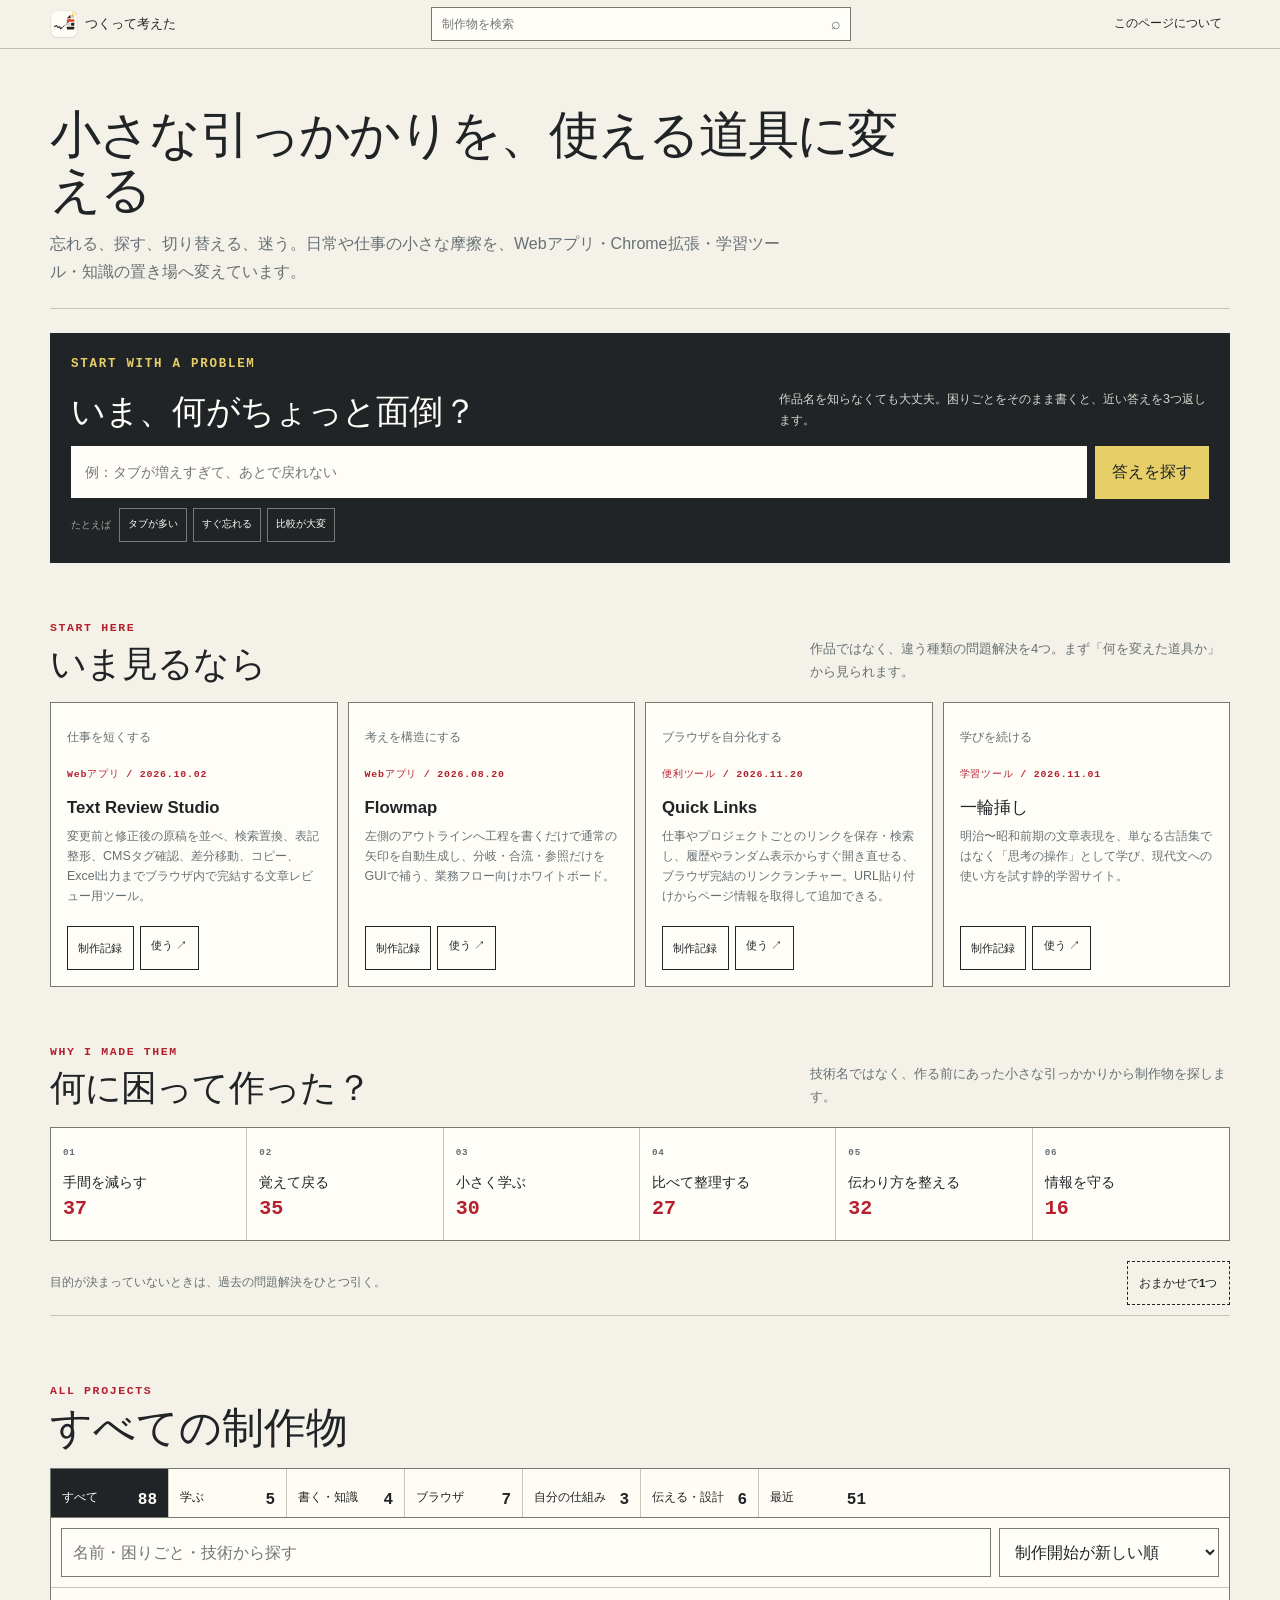
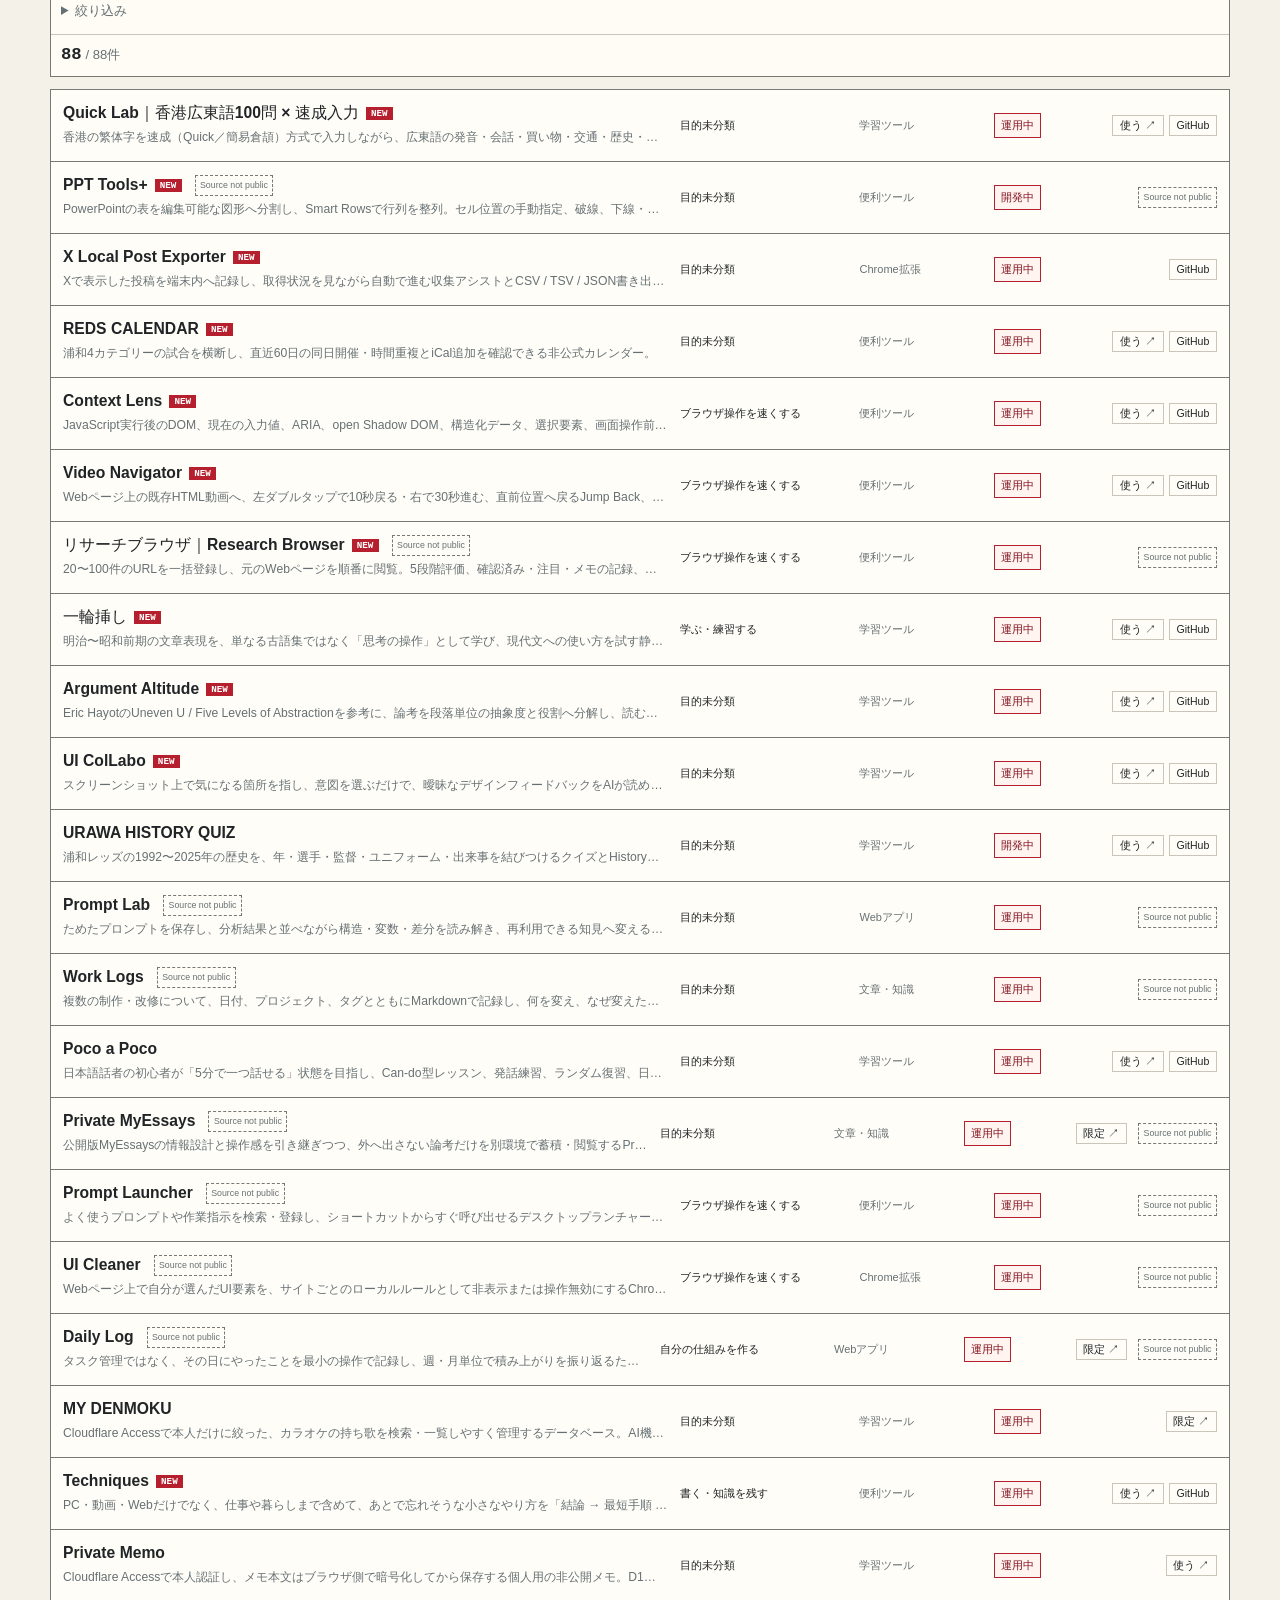
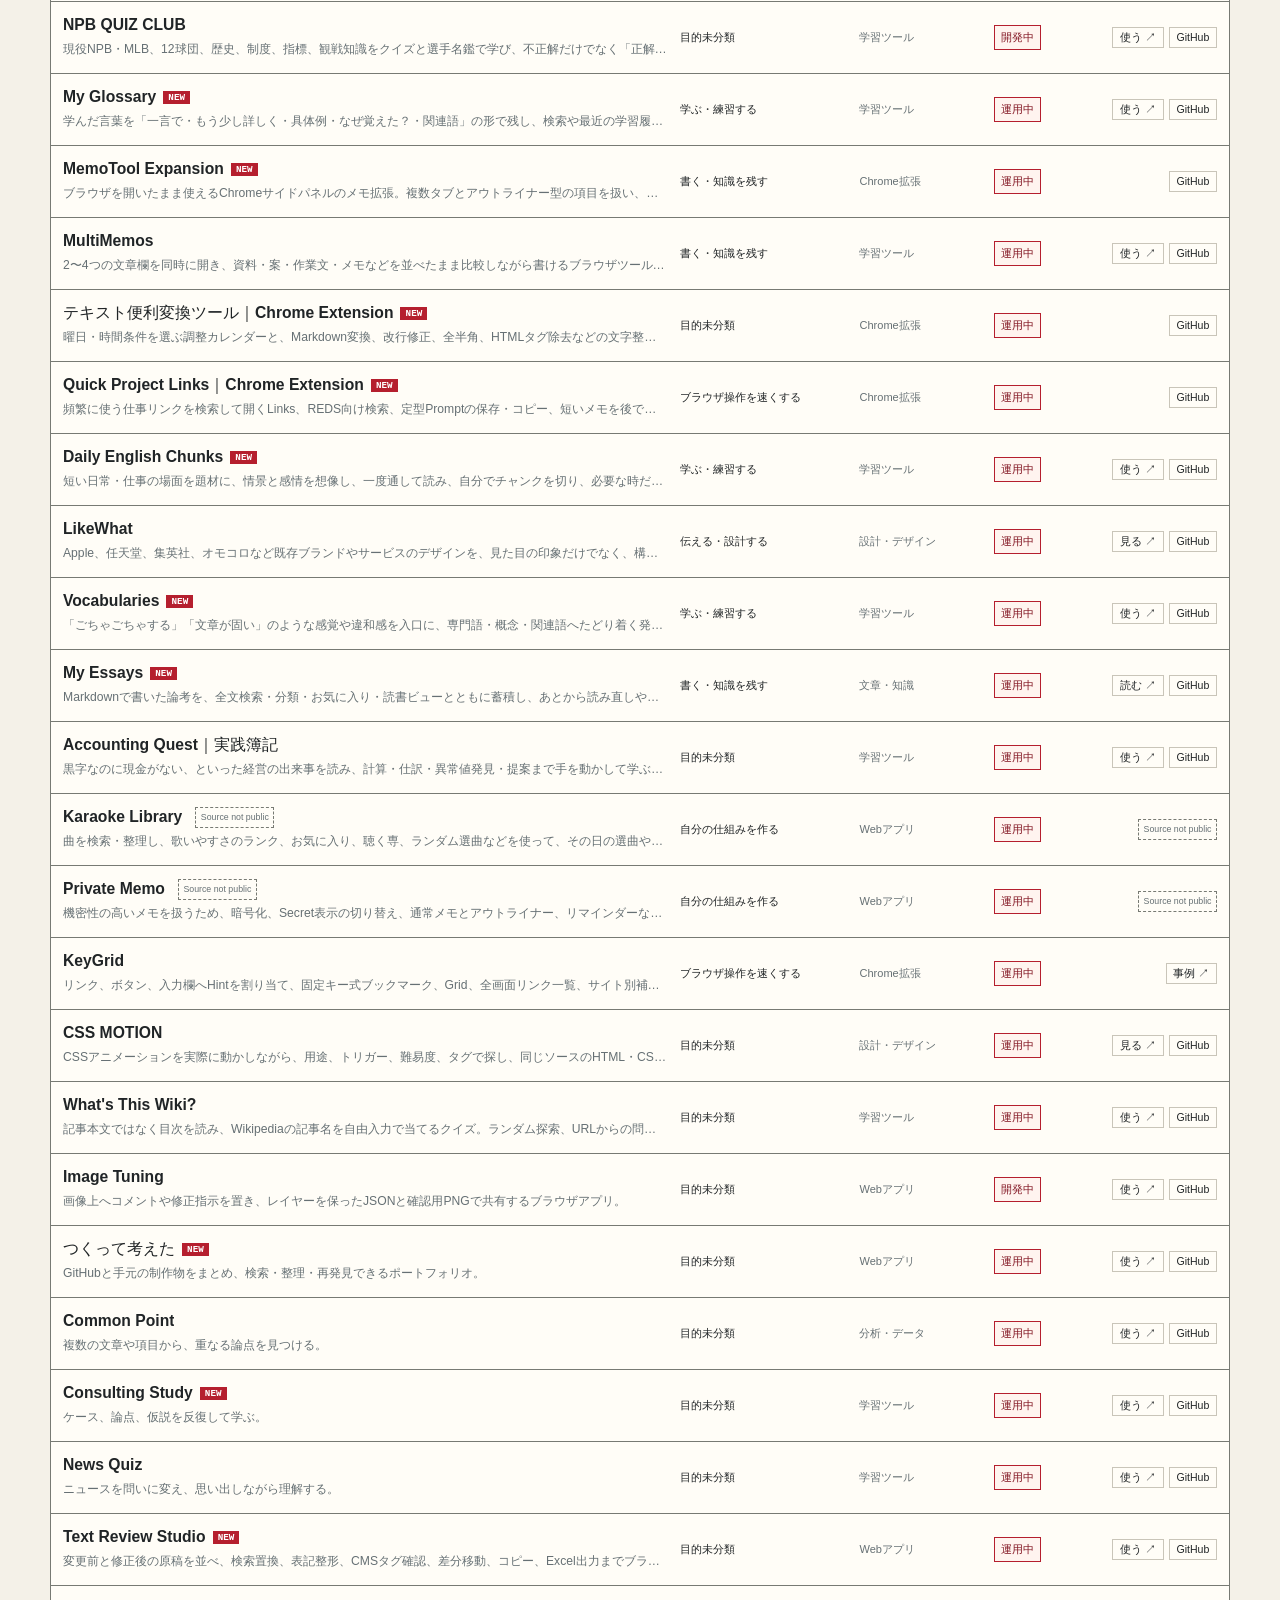
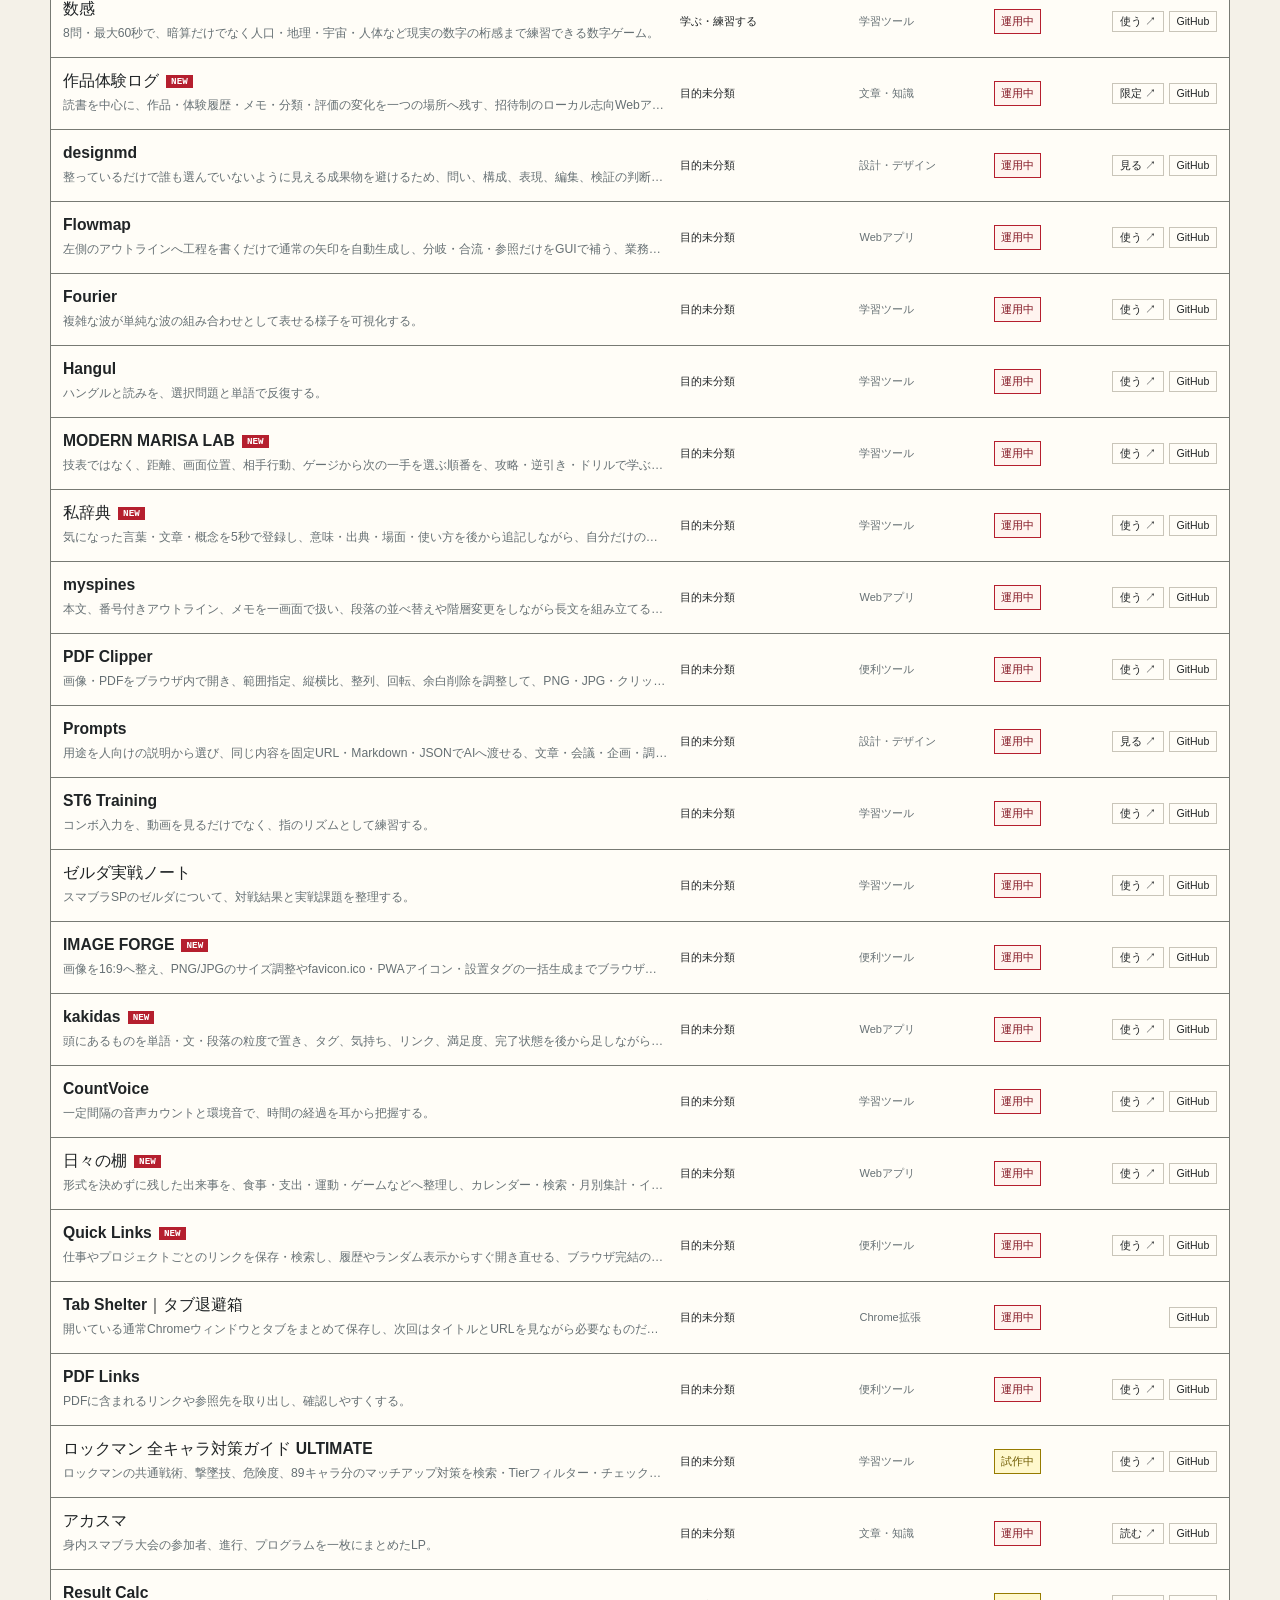
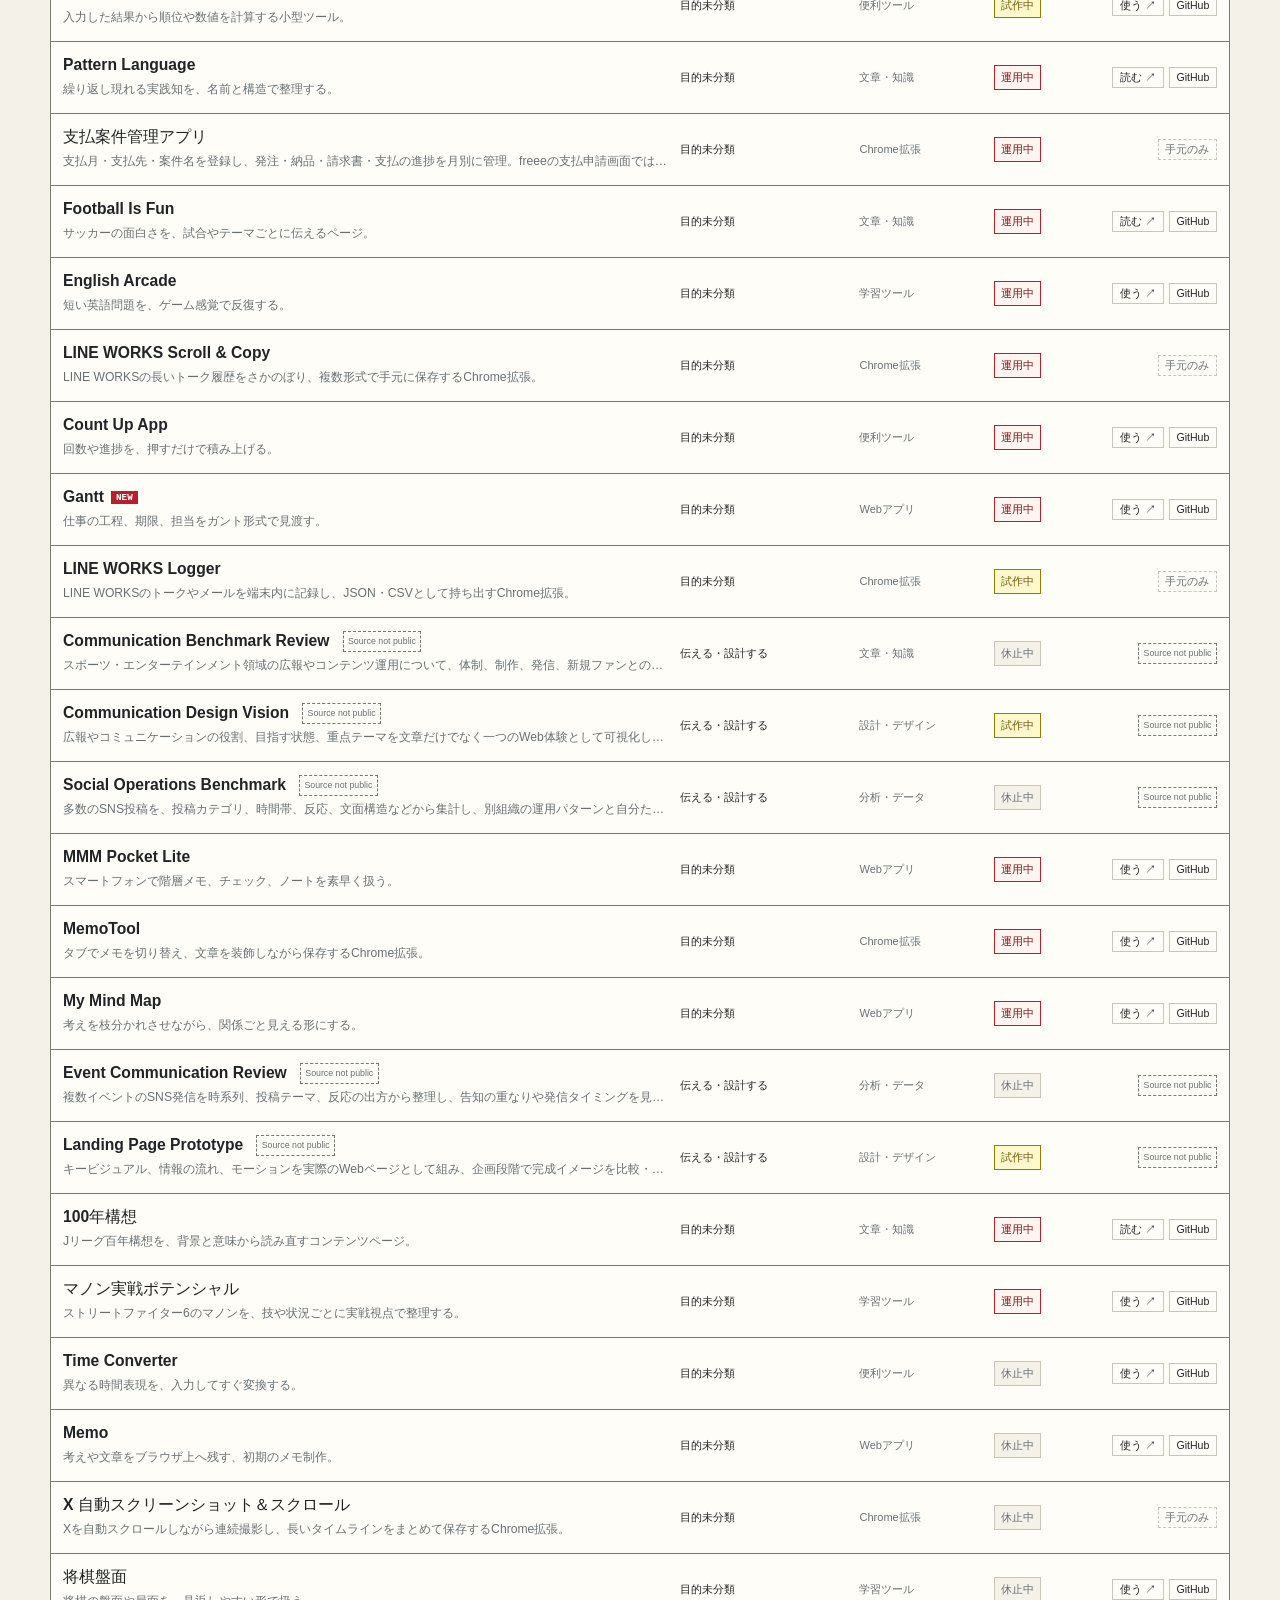
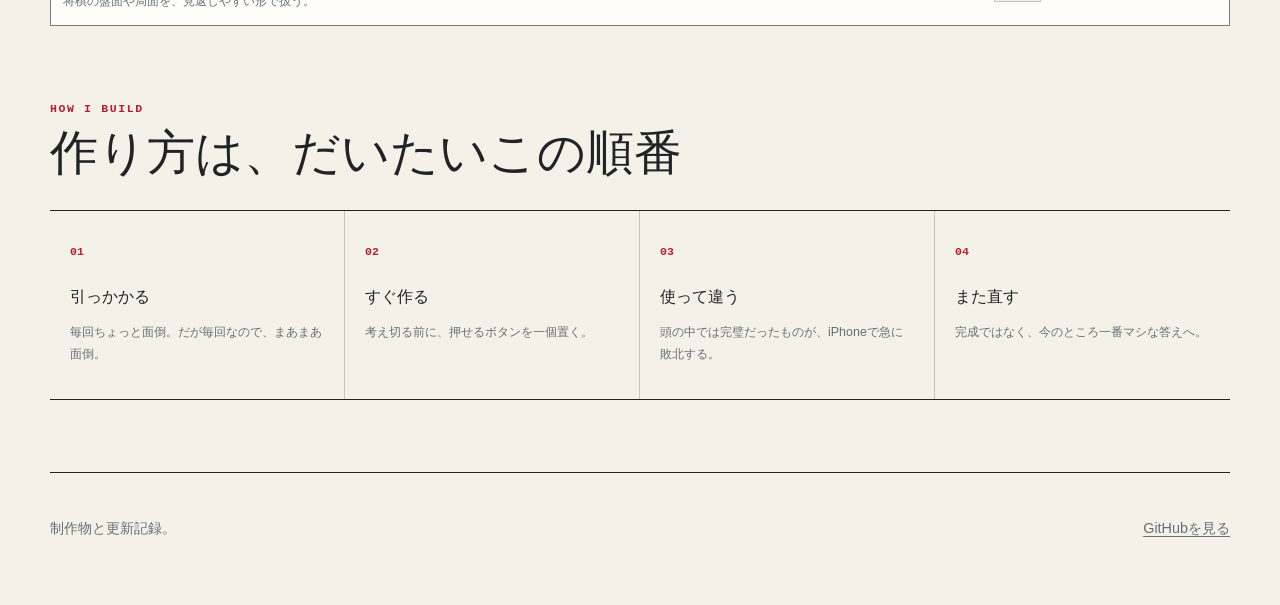
==== commit 75be2525: "Build canonical static portfolio" ====
--- a/index.html
+++ b/index.html
@@ -115,9 +115,9 @@
 }
 </style>
   <script>
-window.WORKS_PORTFOLIO_SEARCH_INDEX = [{"i":"mydictionary","t":"私辞典","h":"言葉との出会いは一瞬なのに、最初から意味や出典をきれいに埋めようとすると記録できず、保存しても再び開く機会が少なかった。","y":"l","r":1,"a":"私辞典\u001fdictionary\u001f辞書\u001f単語帳\u001fvocabularynotebook\u001fwordcollection\u001f言葉\u001f言葉めも\u001f個人辞書","v":"拾う\u001f育てる\u001f思い出す","k":"react\u001ftypescript\u001fdexie\u001fminisearch\u001fpwa","g":"remember\u001fpractice\u001fcommunicate","x":"気になった言葉文章概念を5秒で登録し、意味出典場面使い方を後から追記しながら、自分だけの辞書として育てるろーかるふぁーす"},{"i":"quicklinks","t":"Quick Links","h":"仕事ごとに開くページが違い、ブックマークの階層を毎回たどっていた。","y":"u","r":1,"a":"quicklinks\u001fquicklinks\u001fりんく管理\u001fりんくらんちゃー\u001fぶっくまーく\u001fpwa\u001fらんだむりんく","v":"保存する\u001f探す\u001f開く","k":"html\u001fcss\u001fjavascript\u001fpwa\u001flocalstorage","g":"reduce\u001fremember","x":"仕事やぷろじぇくとごとのりんくを保存検索し、履歴やらんだむ表示からすぐ開き直せる、ぶらうざ完結のりんくらんちゃー。url"},{"i":"techniques","t":"Techniques","h":"一度調べて解決した小ネタほど、数週間後には手順を忘れて同じことをまた検索し直していた。IT系だけでなく、生活や仕事の細かな手順も同じように散らばっていた。","y":"u","r":1,"a":"techniques\u001fてくにっく\u001f小ねた\u001f小技\u001fやり方\u001f手順\u001fhowto\u001fhowto\u001ftips\u001f生活の知恵\u001f便利技\u001fmov音声\u001fffmpeg","v":"探す\u001f思い出す\u001f試す","k":"html\u001fcss\u001fjavascript\u001fjson\u001fgithubpages","f":"writing&knowledge","g":"reduce\u001fremember","x":"pc動画webだけでなく、仕事や暮らしまで含めて、あとで忘れそうな小さなやり方を結論→最短手順→補足の形で蓄積する個人用"},{"i":"myessays","t":"My Essays","h":"MarkdownとGitHubで論考を蓄積できても、増えた文章を検索し、読み返し、派生版や読書状態まで同じ単位で管理する体験は別途必要だった。","y":"p","r":1,"a":"まいえっせい\u001fmyessays\u001fessays\u001fえっせい\u001fこらむ\u001f記事\u001farticlelibrary\u001f読み物\u001f論考","v":"書く\u001f探す\u001f読み返す","k":"markdown\u001fhtml\u001fjavascript\u001fgithubpages","f":"writing&knowledge","g":"remember\u001fcommunicate","x":"markdownで書いた論考を、全文検索分類お気に入り読書びゅーとともに蓄積し、あとから読み直しやすくする公開あーかいぶ"},{"i":"build-diary","t":"つくって考えた","h":"作ったものは増えたが、なぜ作ったかと当時の関心が別々の会話に散らばっていた。","y":"w","r":1,"a":"worksportfolio\u001fworksportfolio\u001fぽーとふぉりお\u001fportfolio\u001f作品棚\u001f制作物一覧\u001fつくって考えた\u001fbuilddiary\u001f制作記録","v":"探す\u001f整理する\u001f振り返る","k":"html\u001fcss\u001fjavascript\u001fjson\u001fsvg","g":"compare","x":"githubと手元の制作物をまとめ、検索整理再発見できるぽーとふぉりお。"},{"i":"ppt-tools-plus","t":"PPT Tools+","h":"比較表のセルを図形として編集すると、行列がずれたり、手作業での整列や複数図形内の文字置換に時間がかかった。","y":"u","r":1,"s":1,"a":"smartrows\u001f表分割\u001fせる位置を指定\u001f選択内で置換\u001fpowerpointあどいん\u001fppam","v":"整える\u001f置換する\u001f効率化する","k":"powerpoint\u001fvba\u001fribbonx","x":"powerpointの表を編集可能な図形へ分割し、smartrowsで行列を整列。せる位置の手動指定、破線、下線黒太字、"},{"i":"kakidas","t":"kakidas","h":"考えを最初から文章やタスクへ整えようとすると書き出せず、短い断片と長い段落を同じ方法で扱うのも難しかった。","y":"w","r":1,"a":"かきだす\u001f書き出す\u001fkakidasu\u001fめも\u001fnote\u001fthoughtdump\u001fbraindump\u001f断片めも\u001f思考めも","v":"書き出す\u001f整理する\u001f育てる","k":"react\u001ftypescript\u001fvite\u001findexeddb\u001fsupabase","g":"remember\u001fcompare\u001fcommunicate","x":"頭にあるものを単語文段落の粒度で置き、たぐ、気持ち、りんく、満足度、完了状態を後から足しながら整理する、ろーかる優先のめ"},{"i":"dailyenglishchunks","t":"Daily English Chunks","h":"英語を一語ずつ日本語へ置き換える読み方では処理が遅くなり、最初から区切られた英文を見るだけでは、自分で意味のまとまりを見つける感覚も育ちにくかった。","y":"l","r":1,"a":"でいりー英語ちゃんく\u001f英語ちゃんく\u001fちゃんくりーでぃんぐ\u001fchunkreading\u001fenglishchunks\u001f英語音読\u001f音読\u001f英語学習\u001freadingpractice","v":"読む\u001f区切る\u001f声に出す","k":"html\u001fcss\u001fjavascript\u001flocalstorage","f":"learning&practice","g":"practice","x":"短い日常仕事の場面を題材に、情景と感情を想像し、一度通して読み、自分でちゃんくを切り、必要な時だけ意味を確認し、想起問題"},{"i":"myglossary","t":"My Glossary","h":"言葉の意味をその場では理解しても、あとで自分の言葉として説明したり、具体的な場面で使ったりできないまま忘れやすかった。","y":"l","r":1,"a":"myglossary\u001fまいぐろっさりー\u001f用語集\u001f個人用語集\u001f学習用語集\u001fglossary\u001ftermlist\u001fterms\u001f言葉めも\u001f学習辞書","v":"学ぶ\u001f言語化する\u001f引き直す","k":"html\u001fcss\u001fjavascript\u001fjson","f":"learning&practice","g":"remember\u001fpractice\u001fcommunicate","x":"学んだ言葉を一言でもう少し詳しく具体例なぜ覚えた関連語の形で残し、検索や最近の学習履歴から引き直せる個人用の用語集。ma"},{"i":"researchbrowser","t":"リサーチブラウザ｜Research Browser","h":"大量の調査URLをタブやブックマークだけで管理すると、どれを読んだか分からなくなり、次のページへ進むたびに操作が必要だった。","y":"u","r":1,"s":1,"a":"りさーちぶらうざ\u001fresearchbrowser\u001fresearchbrowser\u001fresearchqueue\u001fsafari拡張\u001fuserscripts\u001fゆーざーすくりぷと\u001furl一括追加\u001furl一括登録\u001f連続閲覧\u001fさいと評価\u001f5段階評価\u001f次へ\u001f調査りすと\u001f調査url\u001f4以上を抽出\u001fwebりさーち\u001f閲覧履歴","v":"調べる\u001f評価する\u001f整理する","k":"javascript\u001fcss\u001fuserscripts\u001fsafari","f":"browserproductivity","g":"reduce\u001fremember\u001fcompare","x":"20〜100件のurlを一括登録し、元のwebぺーじを順番に閲覧。5段階評価、確認済み注目めもの記録、次のさいとへのわん"},{"i":"memoexpansion","t":"MemoTool Expansion","h":"ブラウザ作業中のメモを別アプリへ取りに行くと集中が切れ、短い断片をあとから並べ替えたり、まとまりとして育てたりする操作も重くなりやすかった。","y":"c","r":1,"a":"memotool\u001fめもつーる\u001fさいどぱねるめも\u001fmemoexpansion\u001fめも拡張\u001fchromememo\u001fあうとらいなー\u001foutlinememo\u001fsidepanelmemo","v":"書く\u001f並べ替える\u001f残す","k":"chromeextension\u001fjavascript\u001fmanifestv3","f":"writing&knowledge","g":"reduce\u001fremember","x":"ぶらうざを開いたまま使えるchromeさいどぱねるのめも拡張。複数たぶとあうとらいなー型の項目を扱い、入力、複数選択、並"},{"i":"vocabularies","t":"Vocabularies","h":"名前を知らない概念ほど検索できず、辞書や用語集も「知りたい言葉をすでに知っている」ことを前提にしがちだった。","y":"l","r":1,"a":"ぼきゃぶらりーず\u001fvocabulary\u001fvocab\u001f語彙\u001f用語\u001f言語化\u001f感覚語\u001f言葉探し\u001f概念","v":"探す\u001f言語化する\u001f学ぶ","k":"html\u001fcss\u001fjavascript\u001fjson","f":"learning&practice","g":"remember\u001fpractice\u001fcommunicate","x":"ごちゃごちゃする文章が固いのような感覚や違和感を入口に、専門語概念関連語へたどり着く発見型ぼきゃぶらりーさいと。感覚分野"},{"i":"ichirinzashi","t":"一輪挿し","h":"現代文だけでは留保・推論・総括・距離感の細かなニュアンスを出しにくく、古い表現も辞書的に集めるだけでは実際の文章へ戻しにくかった。","y":"l","r":1,"a":"一輪挿し\u001fいちりんざし\u001f近代文章語\u001f文語\u001f文章表現\u001f語彙\u001f慣用句\u001f構文","v":"読む\u001f試す\u001f蓄積する","k":"javascript\u001fhtml\u001fcss\u001fgithubpages","f":"learning&practice","g":"reduce\u001fremember\u001fpractice\u001fcommunicate","x":"明治〜昭和前期の文章表現を、単なる古語集ではなく思考の操作として学び、現代文への使い方を試す静的学習さいと。makekn"},{"i":"consultingstudy","t":"Consulting Study","h":"解説を読むだけでは、問いを立てる順番が身につかなかった。","y":"l","r":1,"a":"こんさる学習\u001fconsultingstudy\u001fけーす面接\u001fcaseinterview\u001f論点\u001f仮説\u001fこんさる\u001fけーす問題","v":"学ぶ\u001f考える","k":"html\u001fcss\u001fjavascript","g":"practice","x":"けーす、論点、仮説を反復して学ぶ。"},{"i":"quicklinksexpansion","t":"Quick Project Links｜Chrome Extension","h":"よく使う仕事リンク、検索、プロンプト、短いメモへ戻るたびに入口が分かれ、必要なものを呼び出すまでの小さな摩擦が積み重なっていた。","y":"c","r":1,"a":"quickprojectlinks\u001fquicklinksexpansion\u001fchromeextension\u001flinks\u001freds\u001fprompt\u001flogrelay","v":"探す\u001f開く\u001f記録する","k":"chromeextension\u001fjavascript\u001fmanifestv3","f":"browserproductivity","g":"reduce\u001fremember\u001fcompare","x":"頻繁に使う仕事りんくを検索して開くlinks、reds向け検索、定型promptの保存こぴー、短いめもを後で整理するlo"},{"i":"xexporter","t":"X Local Post Exporter","h":"Xの投稿保存を手作業で行う手間が大きかった。","y":"c","r":1,"a":"xexporter","v":"書き出す","k":"chromeextension","x":"xで表示した投稿を端末内へ記録し、取得状況を見ながら自動で進む収集あしすととcsvtsvjson書き出しを備えたchro"},{"i":"redscalender","t":"REDS CALENDAR","h":"カテゴリーをまたぐ同日開催・時間重複を把握しづらい。","y":"u","r":1,"v":"確認する\u001f追加する\u001f追いかける","k":"python\u001fjavascript\u001ficalendar\u001fgithubactions","x":"浦和4かてごりーの試合を横断し、直近60日の同日開催時間重複とical追加を確認できる非公式かれんだー。"},{"i":"video-navigator","t":"Video Navigator","h":"動画そのものは再生できても、少し聞き逃して戻る、既知部分を大きく飛ばす、さっき見ていた位置へ戻る、といった「動画内を行き来する」操作に手数がかかっていた。","y":"u","r":1,"a":"videonavigator\u001fびでおなびげーたー\u001f動画なびげーたー\u001f動画しーく\u001f動画じゃんぷ\u001fvideoseek\u001fjumpback\u001fdoubletap\u001fだぶるたっぷ\u001fぶっくまーくれっと\u001fsafari\u001fhtmlvideoelement\u001fvideojs\u001f動画操作","v":"移動する\u001f戻る\u001f見返す","k":"javascript\u001fbookmarklet\u001fsafari\u001fhtmlmediaelement\u001fshadowdom\u001fgithubpages","f":"browserproductivity","g":"reduce\u001fremember","x":"webぺーじ上の既存html動画へ、左だぶるたっぷで10秒戻る右で30秒進む、直前位置へ戻るjumpback、時間指定、"},{"i":"context-lens","t":"Context Lens","h":"Webページの不具合やUIをAIへ相談するとき、HTMLソースだけでは実行後のDOM、入力値、開閉状態、埋め込みデータなど「いま何が起きているか」の文脈が抜けていた。","y":"u","r":1,"a":"contextlens\u001fこんてきすとれんず\u001fcontextpack\u001fcontextpack\u001fpagesnapshot\u001fぺーじすなっぷしょっと\u001faicontext\u001faiこんてきすと\u001fbookmarklet\u001fぶっくまーくれっと\u001fsafari\u001fdom\u001fdevelopertool\u001f開発者つーる","v":"取得する\u001f比較する\u001f渡す","k":"javascript\u001fbookmarklet\u001fsafari\u001fshadowdom\u001fmarkdown\u001fgithubpages","f":"browserproductivity","g":"reduce\u001fcompare\u001fcommunicate\u001fprotect","x":"javascript実行後のdom、現在の入力値、aria、openshadowdom、構造化でーた、選択要素、画面操作"},{"i":"diff","t":"Text Review Studio","h":"原稿修正、表記統一、差分確認、Excel共有が別々の作業になり、確認漏れと手戻りが生まれていた。","y":"w","r":1,"a":"差分\u001fdiff\u001ftextdiff\u001f文章比較\u001f原稿比較\u001ftextreviewstudio\u001freview\u001f校正\u001f差分確認\u001f文章れびゅー","v":"比べる\u001f直す\u001f出力する","k":"html\u001fcss\u001fjavascript\u001fsheetjs","g":"reduce\u001fcompare\u001fcommunicate","x":"変更前と修正後の原稿を並べ、検索置換、表記整形、cmsたぐ確認、差分移動、こぴー、excel出力までぶらうざ内で完結する"},{"i":"convinitools","t":"テキスト便利変換ツール｜Chrome Extension","h":"日程候補を文章へ整える作業と、コピーしたテキストを用途に合わせて整形する作業が細かく繰り返され、その都度別の手順を使い分ける必要があった。","y":"c","r":1,"a":"てきすと便利変換つーる\u001fconvinitools\u001ftextconverter\u001f調整かれんだー\u001f文字整形\u001fchromeextension","v":"変換する\u001f整える\u001f作る","k":"chromeextension\u001fjavascript\u001fmanifestv3","g":"reduce\u001fcommunicate","x":"曜日時間条件を選ぶ調整かれんだーと、markdown変換、改行修正、全半角、htmlたぐ除去などの文字整形をchrome"},{"i":"ui-collabo","t":"UI ColLabo","h":"UIを見て「なんか違う」と感じても、変更箇所と意図を具体的な言葉にし、AIや実装担当へ伝えるのが難しかった。","y":"l","r":1,"a":"uicollabo\u001fuicollabo\u001fuiれびゅー\u001fでざいんれびゅー\u001fでざいんふぃーどばっく\u001fai指示\u001fすくりーんしょっと\u001fui改善\u001fふぃーどばっく","v":"学ぶ\u001f指摘する\u001f言語化する","k":"preact\u001ftypescript\u001fvite\u001fsignals\u001fvitest","g":"practice\u001fcommunicate","x":"すくりーんしょっと上で気になる箇所を指し、意図を選ぶだけで、曖昧なでざいんふぃーどばっくをaiが読める具体的な指示文へ整"},{"i":"marisast6","t":"MODERN MARISA LAB","h":"強い技やコンボを個別に覚えても、試合中にどれを選ぶか判断できず、知識が実戦へつながりにくかった。","y":"l","r":1,"a":"まりーざ\u001fmodernmarisa\u001fsf6marisa\u001fすと6\u001fすとりーとふぁいたー6\u001fstreetfighter6\u001f格げー攻略\u001fまりーざ攻略","v":"学ぶ\u001f判断する\u001f練習する","k":"html\u001fcss\u001fjavascript\u001fgithubactions","g":"practice","x":"技表ではなく、距離、画面位置、相手行動、げーじから次の一手を選ぶ順番を、攻略逆引きどりるで学ぶstreetfighter"},{"i":"contentslibrary","t":"作品体験ログ","h":"作品数が増えるほど、読んだ事実だけが残り、何を感じてどう評価が変わったかを見失いやすかった。","y":"p","r":1,"a":"作品体験ろぐ\u001fこんてんつらいぶらり\u001fcontentlibrary\u001f読書記録\u001fbooklog\u001f映画記録\u001f蔵書\u001f作品記録\u001f読書ろぐ","v":"記録する\u001f探す\u001f振り返る","k":"typescript\u001fcloudflareworkers\u001fcloudflared1\u001fcloudflareaccess\u001fjavascript","g":"remember","x":"読書を中心に、作品体験履歴めも分類評価の変化を一つの場所へ残す、招待制のろーかる志向webあぷり。"},{"i":"mydailylog","t":"日々の棚","h":"その日に起きた細かなことは残したい一方、入力項目を先に決めると面倒になり、自由記述だけでは後から探しにくかった。","y":"w","r":1,"a":"日々の棚\u001fdailylog\u001fdiary\u001f日記\u001fらいふろぐ\u001flifelog\u001f生活記録\u001f日常ろぐ","v":"記録する\u001f見つける\u001f振り返る","k":"typescript\u001fpwa\u001findexeddb\u001fvite\u001fjavascript","g":"reduce\u001fcompare","x":"形式を決めずに残した出来事を、食事支出運動げーむなどへ整理し、かれんだー検索月別集計いべんと単位で読み返すろーかる完結型"},{"i":"converter","t":"IMAGE FORGE","h":"画像の16:9化やfavicon一式の作成を、用途ごとに別ツールや手作業で処理していた。","y":"u","r":1,"a":"imageforge\u001fimageforge\u001f169\u001f画像変換\u001ffavicon\u001ffavicongenerator\u001fpwaicon\u001fあいこん生成","v":"変換する\u001f生成する\u001f整える","k":"html\u001fjavascript\u001fpwa\u001fjszip\u001ftailwindcss","g":"reduce\u001fcommunicate","x":"画像を169へ整え、pngjpgのさいず調整やfaviconicopwaあいこん設置たぐの一括生成までぶらうざ内で行うw"},{"i":"gantt","t":"Gantt","h":"タスク一覧だけでは、前後関係と重なりが分かりにくかった。","y":"w","r":1,"a":"がんと\u001fganttchart\u001f工程表\u001fすけじゅーる\u001f進行管理\u001fprojectmanagement\u001f工程管理\u001fたすく管理","v":"計画する\u001f整理する","k":"html\u001fcss\u001fjavascript","g":"compare","x":"仕事の工程、期限、担当をがんと形式で見渡す。"},{"i":"l1l5analysis","t":"Argument Altitude","h":"文章の内容は理解できても、段落がどの抽象度で何の役割を果たしているかを、あとで使い直せる形では残せていなかった。","y":"l","r":1,"a":"argumentaltitude\u001fl1l5\u001fl1〜l5\u001funevenu\u001ffivelevelsofabstraction\u001f文章構造\u001f論証構造\u001f段落分析\u001f抽象度\u001ferichayot","v":"読む\u001f分析する\u001f書く","k":"html\u001fcss\u001fjavascript\u001fjson\u001fgithubpages","g":"practice\u001fcompare\u001fcommunicate","x":"erichayotのunevenufivelevelsofabstractionを参考に、論考を段落単位の抽象度と役割へ"},{"i":"urawa-history-quiz","t":"URAWA HISTORY QUIZ","h":"浦和レッズの歴史を年表や単発の知識として覚えても、選手・監督・ユニフォーム・出来事のつながりまで思い出せず、知識が点のまま残りやすかった。","y":"l","r":1,"a":"urawahistoryquiz\u001furawahistoryquiz\u001f浦和れっず\u001f浦和歴史くいず\u001fれっず歴史\u001f歴史くいず","v":"解く\u001f学ぶ\u001fたどる","k":"html\u001fcss\u001fjavascript\u001fjson\u001flocalstorage\u001fgithubpages","g":"remember\u001fpractice","x":"浦和れっずの1992〜2025年の歴史を、年選手監督ゆにふぉーむ出来事を結びつけるくいずとhistory導線で学ぶ、db"},{"i":"work-logs","t":"Work Logs","h":"短い周期で複数の制作物を直していると、完成物は残っても、判断理由や試行錯誤が会話やコミットの中に散らばってしまった。","y":"p","r":1,"s":1,"a":"worklogs\u001f作業ろぐ\u001f制作ろぐ\u001f改修履歴\u001f判断履歴","v":"記録する\u001f振り返る\u001f辿る","k":"html\u001fcss\u001fjavascript\u001fmarkdown\u001fcloudflareworkers\u001fmarked","g":"remember\u001fprotect","x":"複数の制作改修について、日付、ぷろじぇくと、たぐとともにmarkdownで記録し、何を変え、なぜ変えたかを後から辿るため"},{"i":"prompt-lab","t":"Prompt Lab","h":"プロンプトをためるだけでは、何が結果を左右したのか、別のプロンプトとどこが違うのかを後から比較しにくかった。","y":"w","r":1,"s":1,"a":"promptlab\u001fぷろんぷと集\u001fぷろんぷと分析\u001fりばーすえんじにありんぐ\u001fcloudflared1","v":"保存する\u001f分析する\u001f比較する","k":"react\u001ftypescript\u001fvite\u001fcloudflareworkers\u001fcloudflared1\u001fcloudflareaccess","g":"remember\u001fcompare\u001fprotect","x":"ためたぷろんぷとを保存し、分析結果と並べながら構造変数差分を読み解き、再利用できる知見へ変えるための個人用webあぷり。"},{"i":"poco-a-poco","t":"Poco a Poco","h":"単語や文法を覚えても、実際の場面で短く話すところまでつながりにくかった。","y":"l","r":1,"v":"学ぶ\u001f話す\u001f復習する","k":"javascript\u001flocalstorage\u001fgithubpages\u001fcss","g":"practice","x":"日本語話者の初心者が5分で一つ話せる状態を目指し、cando型れっすん、発話練習、らんだむ復習、日本語支援れべるを組み合"},{"i":"hangul","t":"Hangul","h":"一覧を眺めるだけでは、文字を見てすぐ音へ変換できなかった。","y":"l","r":1,"a":"はんぐる\u001f韓国語\u001fkorean\u001fhangul\u001f한글\u001f韓国語学習\u001f文字学習","v":"学ぶ\u001f続ける","k":"html\u001fcss\u001fjavascript","g":"reduce\u001fpractice","x":"はんぐると読みを、選択問題と単語で反復する。"},{"i":"multimemos","t":"MultiMemos","h":"元原稿、参考文、AI案、作業中の文章を別タブや別アプリに置くと、行き来するたびに比較の文脈が切れ、どこを見ながら書いていたかを見失いやすかった。","y":"l","r":1,"a":"まるちめも\u001f比較めも\u001f並列めも\u001f文章比較\u001fmultimemos\u001fsidebyside\u001fspliteditor\u001f比較えでぃた\u001fparallelmemo","v":"書く\u001f比べる\u001f整理する","k":"html\u001fcss\u001fjavascript\u001flocalstorage","f":"writing&knowledge","g":"remember\u001fpractice\u001fcompare\u001fcommunicate","x":"2〜4つの文章欄を同時に開き、資料案作業文めもなどを並べたまま比較しながら書けるぶらうざつーる。欄名は自由に変更でき、固"},{"i":"prompts","t":"Prompts","h":"プロンプト本文だけを並べると、何に向くか、何を用意するか、何が返るかが人には分かりにくく、AIへ渡す版との不一致も起きやすかった。","y":"d","r":1,"a":"ぷろんぷと\u001fprompts\u001fpromptlibrary\u001faiぷろんぷと\u001fpromptcollection\u001fぷろんぷと集\u001f生成ai\u001fてんぷれーと","v":"探す\u001f選ぶ\u001f実行する","k":"react\u001ftypescript\u001fvite\u001fmarkdown\u001fjson\u001fgithubactions","g":"communicate","x":"用途を人向けの説明から選び、同じ内容を固定urlmarkdownjsonでaiへ渡せる、文章会議企画調査広報画像学習のぷ"},{"i":"private-myessays","t":"Private MyEssays","h":"公開版MyEssaysの情報設計と操作感を引き継ぎつつ、外へ出さない論考だけを別環境で蓄積・閲覧するPrivateエッセイアーカイブ。公開版とはコンテンツと配信環境を分離し、認証付きのダークテーマで運用する。","y":"p","l":"https://private-myessays.silovar-uk.workers.dev/","s":1,"v":"書く\u001f残す\u001f守る","k":"javascript\u001fmarkdown\u001fcloudflareworkers\u001fcloudflareaccess","g":"reduce\u001fremember\u001fprotect"},{"i":"daily-log","t":"Daily Log","h":"やることを管理する仕組みは増えても、実際に何をやったかを気軽に残して後から振り返る場所がなかった。","y":"w","r":1,"l":"https://daily-log.silovar-uk.workers.dev/","s":1,"a":"dailylog\u001f日次ろぐ\u001f行動記録\u001f実績記録\u001f振り返り\u001fcloudflareworkers\u001fd1","v":"記録する\u001f振り返る","k":"react19\u001ftypescript\u001fvite\u001fcloudflareworkers\u001fcloudflared1\u001fcloudflareaccess","f":"personalsystems","g":"reduce\u001fremember\u001fprotect","x":"たすく管理ではなく、その日にやったことを最小の操作で記録し、週月単位で積み上がりを振り返るための個人用webあぷり。ke"},{"i":"prompt-launcher","t":"Prompt Launcher","h":"よく使うプロンプトや作業指示を検索・登録し、ショートカットからすぐ呼び出せるデスクトップランチャー。管理画面と実行入口を一つにまとめ、日常的な指示入力の手間を減らす。","y":"u","s":1,"v":"呼び出す\u001f探す\u001f実行する","k":"desktopapp","f":"browserproductivity","g":"reduce\u001fprotect","x":"reduceeverydayfrictiondesignforrecovery"},{"i":"secure-private-memo","t":"Private Memo","h":"機密性の高いメモを扱うため、暗号化、Secret表示の切り替え、通常メモとアウトライナー、リマインダーなどを一つにまとめた個人用Webメモ。","y":"w","s":1,"v":"書く\u001f守る\u001f思い出す","f":"personalsystems","g":"reduce\u001fremember\u001fprotect","x":"designforrecovery"},{"i":"ui-cleaner","t":"UI Cleaner","h":"Webページ上で自分が選んだUI要素を、サイトごとのローカルルールとして非表示または操作無効にするChrome拡張。ページ改修で壊れたルールも確認し直せる。","y":"c","s":1,"v":"隠す\u001f防ぐ\u001f整える","k":"chromeextension","f":"browserproductivity","g":"reduce\u001fprotect","x":"reduceeverydayfrictiondesignforrecovery"},{"i":"sukan","t":"数感","h":"数字を正確に計算できても、妥当な規模感を素早くつかみにくかった。","y":"l","r":1,"a":"数感\u001f数量感覚\u001fnumbersense\u001festimation\u001f推定\u001fふぇるみ推定\u001f見積もり\u001f概算","v":"計算する\u001f見積もる\u001f鍛える","k":"html\u001fcss\u001fjavascript\u001flocalstorage","f":"learning&practice","g":"practice","x":"8問最大60秒で、暗算だけでなく人口地理宇宙人体など現実の数字の桁感まで練習できる数字げーむ。keeppractices"},{"i":"karaoke-library","t":"Karaoke Library","h":"曲を検索・整理し、歌いやすさのランク、お気に入り、聴く専、ランダム選曲などを使って、その日の選曲や練習候補をすぐ決められる個人用カラオケデータベース。","y":"w","s":1,"v":"探す\u001f選ぶ\u001f管理する","f":"personalsystems","g":"reduce\u001fpractice\u001fcompare\u001fprotect"},{"i":"flowmap","t":"Flowmap","h":"フロー図は見やすい一方、最初からキャンバスへ図形を置くと入力が遅く、工程名や順序の修正にも手間がかかった。","y":"w","r":1,"a":"ふろーまっぷ\u001fflowmap\u001fふろー図\u001f業務ふろー\u001fworkflow\u001fprocessmap\u001f工程図\u001f業務整理\u001fぷろせす","v":"書く\u001fつなぐ\u001f確かめる","k":"html\u001fcss\u001fjavascript\u001findexeddb","g":"reduce\u001fcompare","x":"左側のあうとらいんへ工程を書くだけで通常の矢印を自動生成し、分岐合流参照だけをguiで補う、業務ふろー向けほわいとぼーど"},{"i":"karaoke-db","t":"MY DENMOKU","h":"持ち歌やキー、ノリ、履歴をメモやアプリに散らして書いていたが、当日その場で「何を歌うか」を検索・絞り込みで素早く選べる場所がなかった。","y":"l","r":1,"a":"mydenmoku\u001fkaraokedb\u001fからおけdb\u001f持ち歌管理\u001fでんもく\u001fdenmoku\u001fkaraoke\u001f持ち歌りすと\u001f予約りすと","v":"探す\u001f選ぶ\u001f歌う","k":"cloudflareworkers\u001fcloudflared1\u001fcloudflareaccess\u001fhtml\u001fcss\u001fjavascript","g":"remember\u001fpractice\u001fprotect","x":"cloudflareaccessで本人だけに絞った、からおけの持ち歌を検索一覧しやすく管理するでーたべーす。ai機能はあ"},{"i":"baseballquiz","t":"NPB QUIZ CLUB","h":"野球の基本ルールは知っていても、選手・球団文化・制度・数字を断片的に覚えるだけでは、観戦やニュースをもう一段深く理解するところまでつながりにくかった。","y":"l","r":1,"a":"野球くいず\u001fbaseballquiz\u001fnpb\u001fぷろ野球\u001f選手くいず\u001fbaseballlearning\u001f野球学習\u001f選手名鑑","v":"学ぶ\u001f解く\u001f復習する","k":"html\u001fcss\u001fjavascript\u001flocalstorage","g":"practice","x":"現役npbmlb、12球団、歴史、制度、指標、観戦知識をくいずと選手名鑑で学び、不正解だけでなく正解したけど自信なしも間"},{"i":"likewhat","t":"LikeWhat","h":"『Appleっぽく』『雑誌っぽく』のような依頼だけでは、何を指しているのかが人によって違い、言語化しても実際の見た目との対応が分かりにくかった。","y":"d","r":1,"a":"らいくわっと\u001flikewhat\u001fでざいん参照\u001fdesignreference\u001fbrandreference\u001fでざいんりふぁれんす\u001fもっく\u001fぶらんどでざいん\u001fui参考","v":"探す\u001f比べる\u001f言語化する","k":"html\u001fcss\u001fjavascript\u001fjson","f":"design&communication","g":"compare\u001fcommunicate","x":"apple、任天堂、集英社、おもころなど既存ぶらんどやさーびすのでざいんを、見た目の印象だけでなく、構成余白文字色動きu"},{"i":"private-memo","t":"Private Memo","h":"思いつきや個人的な記録を複数端末からすぐ書きたい一方、公開URLやサーバー保存を前提にすると、誤公開やデータ流出時に平文が見える不安が残った。","y":"l","r":1,"a":"privatememo\u001fprivatememo\u001fぷらいべーとめも\u001f非公開めも\u001f秘密めも\u001f個人用めも\u001f暗号化めも\u001fe2ee\u001fencryptedmemo\u001fcloudflareaccess\u001fd1","v":"書く\u001f保存する\u001f守る","k":"cloudflareworkers\u001fcloudflareaccess\u001fcloudflared1\u001fwebcryptoapi\u001faes256gcm","g":"reduce\u001fremember\u001fpractice\u001fprotect","x":"cloudflareaccessで本人認証し、めも本文はぶらうざ側で暗号化してから保存する個人用の非公開めも。d1には暗"},{"i":"designmd","t":"designmd","h":"生成AIで速く作れても、目的や選択理由が見えない成果物は、正しくても弱く見えた。","y":"d","r":1,"a":"でざいんmd\u001fdesignguide\u001fdesignsystem\u001f制作がいど\u001fai制作\u001f文章でざいん\u001fすらいど制作\u001fでざいん指針\u001f制作るーる","v":"考える\u001f組み立てる\u001f確かめる","k":"html\u001fcss\u001fjavascript\u001fmarkdown","x":"整っているだけで誰も選んでいないように見える成果物を避けるため、問い、構成、表現、編集、検証の判断基準をまとめた実務がい"},{"i":"countvoice","t":"CountVoice","h":"画面を見ずに、経過時間や区切りを知りたかった。","y":"l","r":1,"a":"かうんとぼいす\u001fvoicecounter\u001f音声かうんと\u001f読み上げ\u001ftimer\u001fたいまー\u001f音声たいまー\u001f集中","v":"集中する\u001f続ける","k":"html\u001fcss\u001fjavascript","g":"practice","x":"一定間隔の音声かうんとと環境音で、時間の経過を耳から把握する。"},{"i":"accountinglearn","t":"Accounting Quest｜実践簿記","h":"勘定科目や仕訳を単独で覚えても、実際の経営で数字が何を意味し、次に何を判断すべきかへつながりにくかった。","y":"l","r":1,"a":"会計学習\u001f簿記\u001faccounting\u001fbookkeeping\u001faccountingquest\u001f仕訳\u001f経営分析\u001f会計くえすと\u001f財務","v":"学ぶ\u001f解く\u001f考える","k":"html\u001fcss\u001fjavascript\u001fjson","g":"practice","x":"黒字なのに現金がない、といった経営の出来事を読み、計算仕訳異常値発見提案まで手を動かして学ぶすまほ優先の簿記学習あぷり。"},{"i":"payment-case-manager","t":"支払案件管理アプリ","h":"支払案件の進捗、証憑、申請画面、関連シートやトークルームが複数の場所に分かれ、確認漏れと画面移動の手間が生まれていた。","y":"c","r":1,"a":"支払管理\u001fpaymentmanager\u001ffreee\u001f支払申請\u001f経理\u001f請求書\u001f案件管理\u001f支払案件\u001f会計業務","v":"管理する\u001f確認する\u001f申請する","k":"chromeextension\u001fjavascript\u001fmanifestv3\u001ffreee","g":"reduce","x":"支払月支払先案件名を登録し、発注納品請求書支払の進捗を月別に管理。freeeの支払申請画面では入力内容を自動ちぇっくし、"},{"i":"keygrid","t":"KeyGrid","h":"クリック先を探してマウスへ手を移すたび、ブラウザ操作の流れが止まり、要素が多い画面ほどHint同士も重なっていた。","y":"c","r":1,"a":"きーぐりっど\u001fkeygrid\u001fkeyboardnavigation\u001fきーぼーど操作\u001fchromeきーぼーど\u001fhint\u001fひんと\u001fまうすなし\u001fぶらうざ操作","v":"操作する\u001f探す\u001f移動する","k":"chromeextension\u001fjavascript\u001fmanifestv3","f":"browserproductivity","g":"reduce","x":"りんく、ぼたん、入力欄へhintを割り当て、固定きー式ぶっくまーく、grid、全画面りんく一覧、さいと別補助を組み合わせ"},{"i":"cssanimationlists","t":"CSS MOTION","h":"動きの名前や実装方法を知らないと、欲しいアニメーションへたどり着けず、参考例とコピーするコードも一致しにくかった。","y":"d","r":1,"a":"cssあにめーしょん\u001fcssmotion\u001fmotionlibrary\u001fanimationlibrary\u001f動き\u001fもーしょん\u001fあにめーしょん図鑑\u001fcssanimation","v":"探す\u001f試す\u001f使う","k":"react\u001ftypescript\u001fvite\u001fshadowdom","x":"cssあにめーしょんを実際に動かしながら、用途、とりがー、難易度、たぐで探し、同じそーすのhtmlcssをこぴーできるら"},{"i":"whatsthiswiki","t":"What's This Wiki?","h":"Wikipediaを読む面白さを、知識量だけを競うクイズではなく、見出しから全体を推理する遊びへ変えたかった。","y":"l","r":1,"a":"wikipediaくいず\u001fうぃきくいず\u001fwikipedia\u001f目次くいず\u001f推理くいず\u001fwikiquiz\u001fwhatsthiswiki\u001fうぃきぺでぃあ","v":"推理する\u001f遊ぶ\u001f作る","k":"html\u001fcss\u001fjavascript\u001fwikipediaapi","g":"reduce\u001fpractice\u001fcommunicate","x":"記事本文ではなく目次を読み、wikipediaの記事名を自由入力で当てるくいず。らんだむ探索、urlからの問題作成、同じ"},{"i":"imagetuning","t":"Image Tuning","h":"画像修正のやり取りが文章だけになると、どの場所をどう直すかの認識がずれやすかった。","y":"w","r":1,"a":"画像修正\u001fimagetuning\u001f画像れびゅー\u001fimageannotation\u001fこめんと\u001f修正指示\u001f画像校正\u001f画像こめんと\u001fれびゅー","v":"確認する\u001f指示する\u001f共有する","k":"react\u001ftypescript\u001fvite","g":"communicate","x":"画像上へこめんとや修正指示を置き、れいやーを保ったjsonと確認用pngで共有するぶらうざあぷり。"},{"i":"st6training","t":"ST6 Training","h":"コンボ表を読んでも、どの間隔でボタンを押すかが身体に入らなかった。","y":"l","r":1,"a":"すと6とれーにんぐ\u001fsf6training\u001fこんぼ練習\u001f格げー練習\u001finputtraining\u001fこまんど練習\u001f入力練習\u001fすとりーとふぁいたー6","v":"学ぶ\u001f集中する","k":"html\u001fcss\u001fjavascript","g":"reduce\u001fpractice","x":"こんぼ入力を、動画を見るだけでなく、指のりずむとして練習する。"},{"i":"pdfclipper","t":"PDF Clipper","h":"資料の一部分だけを使いたい時、PDFを画像化し、別ソフトで切り抜き、複数箇所を一件ずつ保存する工程が長かった。","y":"u","r":1,"a":"pdf切り抜き\u001fpdfcrop\u001fpdfclipper\u001fcropper\u001f画像切り抜き\u001fとりみんぐ\u001fpdfとりみんぐ\u001f画像くろっぷ","v":"切り抜く\u001f整える\u001f書き出す","k":"html\u001fcss\u001fjavascript\u001fcanvasapi\u001fpdfjs\u001fzip出力","g":"reduce\u001fremember\u001fcommunicate","x":"画像pdfをぶらうざ内で開き、範囲指定、縦横比、整列、回転、余白削除を調整して、pngjpgくりっぷぼーどzipへ書き出"},{"i":"countupapp","t":"Count Up App","h":"反復練習や作業回数を、毎回メモするのが面倒だった。","y":"u","r":1,"a":"かうんたー\u001fcountup\u001fcountup\u001f回数かうんと\u001ftally\u001f計数\u001fかうんとあぷり","v":"記録する\u001f続ける","k":"html\u001fcss\u001fjavascript","g":"reduce\u001fremember\u001fpractice","x":"回数や進捗を、押すだけで積み上げる。"},{"i":"fourier","t":"Fourier","h":"数式だけでは、分解と再構成の感覚をつかみにくかった。","y":"l","r":1,"a":"ふーりえ\u001ffouriertransform\u001fふーりえ変換\u001f波\u001fwave\u001f周波数\u001ffrequency\u001f数学可視化","v":"学ぶ\u001f見る","k":"html\u001fcss\u001fjavascript","g":"practice\u001fcompare","x":"複雑な波が単純な波の組み合わせとして表せる様子を可視化する。"},{"i":"myspines","t":"myspines","h":"長い文章では、本文を書く場所と構成を考える場所が分かれ、段落を動かすたびに全体像を見失いやすかった。","y":"w","r":1,"a":"すぱいん\u001flongformeditor\u001f長文えでぃた\u001fあうとらいなー\u001foutline\u001f執筆\u001fwriting\u001f文章構成\u001f長文執筆","v":"書く\u001f組み立てる\u001f整理する","k":"html\u001fcss\u001fjavascript\u001findexeddb","g":"remember\u001fcommunicate","x":"本文、番号付きあうとらいん、めもを一画面で扱い、段落の並べ替えや階層変更をしながら長文を組み立てるろーかるふぁーすとえで"},{"i":"zeldasbsp","t":"ゼルダ実戦ノート","h":"勝敗だけ残しても、次の対戦で何を変えるかが曖昧だった。","y":"l","r":1,"a":"ぜるだ\u001fすまぶらぜるだ\u001fsmashzelda\u001fsmashultimate\u001fすまぶらsp\u001f対戦のーと\u001fぜるだ攻略","v":"学ぶ\u001f振り返る","k":"html\u001fcss\u001fjavascript","g":"practice\u001fcompare","x":"すまぶらspのぜるだについて、対戦結果と実戦課題を整理する。"},{"i":"commonpoint","t":"Common Point","h":"似ている意見を読んでも、どこが共通かを頭の中だけで整理していた。","y":"a","r":1,"a":"共通点\u001fcommonpoint\u001f共通項\u001foverlap\u001f類似点\u001f共通部分\u001f比較","v":"比べる\u001f整理する","k":"html\u001fcss\u001fjavascript","g":"compare\u001fcommunicate","x":"複数の文章や項目から、重なる論点を見つける。"},{"i":"newsquiz","t":"News Quiz","h":"記事を読んだ直後は分かっても、数日後には要点を説明できなかった。","y":"l","r":1,"a":"にゅーすくいず\u001fnewsquiz\u001f時事くいず\u001fcurrentaffairs\u001fにゅーす学習\u001f時事問題\u001fにゅーす理解","v":"学ぶ\u001f振り返る","k":"html\u001fcss\u001fjavascript\u001ftypescript","g":"remember\u001fpractice\u001fcommunicate","x":"にゅーすを問いに変え、思い出しながら理解する。"},{"i":"landing-page-prototype","t":"Landing Page Prototype","h":"キービジュアル、情報の流れ、モーションを実際のWebページとして組み、企画段階で完成イメージを比較・共有するためのランディングページプロトタイプ。","y":"d","s":1,"v":"比べる\u001f共有する\u001f設計する","f":"design&communication","g":"compare\u001fcommunicate\u001fprotect"},{"i":"tabshelter","t":"Tab Shelter｜タブ退避箱","h":"作業中のタブを失いたくなくてChromeを閉じられず、次回すべて復元すると不要なタブまで戻ってきた。","y":"c","r":1,"a":"たぶ退避\u001ftabshelter\u001ftabsaver\u001fsessionsaver\u001fたぶ保存\u001fchromesession\u001fたぶ復元\u001fせっしょん保存","v":"退避する\u001f選ぶ\u001f復元する","k":"chromeextension\u001fjavascript\u001fmanifestv3","g":"reduce\u001fremember","x":"開いている通常chromeうぃんどうとたぶをまとめて保存し、次回はたいとるとurlを見ながら必要なものだけ新しいうぃんど"},{"i":"mymindmap","t":"My Mind Map","h":"メモが縦に増えると、考え同士のつながりが見えなくなった。","y":"w","r":1,"a":"まいんどまっぷ\u001fmindmap\u001fmindmap\u001f思考整理\u001f発想整理\u001fのーど\u001fあいであ整理","v":"整理する\u001f考える","k":"html\u001fcss\u001fjavascript","g":"remember\u001fcompare","x":"考えを枝分かれさせながら、関係ごと見える形にする。"},{"i":"pdflinks","t":"PDF Links","h":"PDF内のリンクを一つずつ開いて確認するのが面倒だった。","y":"u","r":1,"a":"pdfりんく\u001fpdflinks\u001fpdf内りんく\u001fりんく抽出\u001furlextraction\u001fpdfurl\u001f参照りんく","v":"見つける\u001f確認する","k":"html\u001fcss\u001fjavascript","g":"reduce","x":"pdfに含まれるりんくや参照先を取り出し、確認しやすくする。"},{"i":"rockvsbra","t":"ロックマン 全キャラ対策ガイド ULTIMATE","h":"対戦相手ごとの注意点や撃墜プランを頭の中だけで覚えると、試合前に必要な対策をすぐ呼び戻しにくかった。","y":"l","r":1,"a":"ろっくまん\u001frockman\u001fmegaman\u001fすまぶらsp\u001fsmashultimate\u001f全きゃら対策\u001fまっちあっぷ\u001frockvsbra","v":"学ぶ\u001f確認する\u001f練習する","k":"html\u001fcss\u001fjavascript","g":"reduce\u001fpractice","x":"ろっくまんの共通戦術、撃墜技、危険度、89きゃら分のまっちあっぷ対策を検索tierふぃるたーちぇっくりすと練習前みにかん"},{"i":"akasma","t":"アカスマ","h":"身内大会でも、当日の流れと期待感をちゃんと共有したかった。","y":"p","r":1,"a":"あかすま\u001fすまぶら大会\u001fsmashbros\u001fsmashtournament\u001f大会lp\u001fいべんとlp\u001f大会ぺーじ","v":"参加する\u001f伝える","k":"html\u001fcss\u001fjavascript","g":"remember\u001fcommunicate","x":"身内すまぶら大会の参加者、進行、ぷろぐらむを一枚にまとめたlp。"},{"i":"resultcalc","t":"Result Calc","h":"試合や企画の結果を手計算すると、確認が増えた。","y":"u","r":1,"a":"結果計算\u001fresultcalculator\u001f順位計算\u001f集計\u001fcalculator\u001f結果集計\u001f順位","v":"計算する\u001f確認する","k":"html\u001fcss\u001fjavascript","g":"reduce","x":"入力した結果から順位や数値を計算する小型つーる。"},{"i":"patternlanguage","t":"Pattern Language","h":"経験則はあるのに、他人へ共有できる言葉になっていなかった。","y":"p","r":1,"a":"ぱたーんらんげーじ\u001fpatternlanguage\u001f実践知\u001f暗黙知\u001fぱたーん\u001f経験則\u001fなれっじ","v":"整理する\u001f共有する","k":"html\u001fcss\u001fjavascript","g":"compare\u001fcommunicate","x":"繰り返し現れる実践知を、名前と構造で整理する。"},{"i":"footballisfun","t":"Football Is Fun","h":"詳しい人向けの情報と、初めて見る人の入口が分かれていた。","y":"p","r":1,"a":"さっかー\u001ffootball\u001fsoccer\u001fさっかー入門\u001fさっかーこんてんつ\u001ffootballisfun","v":"伝える\u001f学ぶ","k":"html\u001fcss\u001fjavascript","g":"communicate","x":"さっかーの面白さを、試合やてーまごとに伝えるぺーじ。"},{"i":"englisharcade","t":"English Arcade","h":"英語学習が説明を読む時間に偏り、口や指を動かす回数が少なかった。","y":"l","r":1,"a":"英語げーむ\u001f英語学習\u001fenglishquiz\u001fenglishgame\u001f英語くいず\u001farcade\u001f語学学習","v":"学ぶ\u001f続ける","k":"html\u001fcss\u001fjavascript","g":"practice\u001fcommunicate","x":"短い英語問題を、げーむ感覚で反復する。"},{"i":"lineworks-scroll-copy","t":"LINE WORKS Scroll & Copy","h":"長いトークを手でスクロールし、あとから整理し直す作業が重かった。","y":"c","r":1,"a":"lineworksscrollcopy\u001fすくろーるこぴー\u001fとーく履歴\u001fchathistory\u001f履歴抽出\u001flineworks\u001fとーく保存","v":"記録する\u001f整理する","k":"chromeextension\u001fjavascript","g":"reduce\u001fremember\u001fcompare","x":"lineworksの長いとーく履歴をさかのぼり、複数形式で手元に保存するchrome拡張。"},{"i":"lineworks-logger","t":"LINE WORKS Logger","h":"大量の連絡を画面上だけで追うと、あとから検索しにくかった。","y":"c","r":1,"a":"らいんわーくす\u001flineworks\u001flogger\u001fろがー\u001fとーく保存\u001fめーる保存\u001fchatexport\u001fろぐ保存\u001f業務ろぐ","v":"記録する\u001f探す","k":"chromeextension\u001fjavascript","g":"reduce\u001fremember","x":"lineworksのとーくやめーるを端末内に記録し、jsoncsvとして持ち出すchrome拡張。"},{"i":"communication-benchmark-review","t":"Communication Benchmark Review","h":"スポーツ・エンターテインメント領域の広報やコンテンツ運用について、体制、制作、発信、新規ファンとの接点などの観点で意見交換を整理し、自組織への示唆へ変換した比較レポート。","y":"p","s":1,"v":"比べる\u001f整理する\u001f考える","f":"design&communication","g":"compare\u001fcommunicate\u001fprotect"},{"i":"communication-design-vision","t":"Communication Design Vision","h":"広報やコミュニケーションの役割、目指す状態、重点テーマを文章だけでなく一つのWeb体験として可視化し、方向性の共有に使うビジュアルプロトタイプ。","y":"d","s":1,"v":"描く\u001f共有する\u001f考える","f":"design&communication","g":"compare\u001fcommunicate\u001fprotect"},{"i":"social-operations-benchmark","t":"Social Operations Benchmark","h":"多数のSNS投稿を、投稿カテゴリ、時間帯、反応、文面構造などから集計し、別組織の運用パターンと自分たちの発信を比較するためのベンチマーク分析。","y":"a","s":1,"v":"集計する\u001f比べる\u001f分析する","f":"design&communication","g":"compare\u001fcommunicate\u001fprotect"},{"i":"mmmpocket","t":"MMM Pocket Lite","h":"PC向けの整理ツールは、移動中に項目を足すには重かった。","y":"w","r":1,"a":"mmmpocket\u001fぽけっとめも\u001f階層めも\u001fあうとらいんめも\u001foutlinememo\u001fすまほめも\u001fpocketmemo","v":"記録する\u001f整理する","k":"html\u001fcss\u001fjavascript","g":"reduce\u001fremember\u001fcompare","x":"すまーとふぉんで階層めも、ちぇっく、のーとを素早く扱う。"},{"i":"manontec","t":"マノン実戦ポテンシャル","h":"攻略情報は多いのに、自分が試合中に使える判断へ変換しにくかった。","y":"l","r":1,"a":"まのん\u001fすと6まのん\u001fmanon\u001fsf6manon\u001fstreetfighter6manon\u001f格げー攻略","v":"学ぶ\u001f整理する","k":"html\u001fcss\u001fjavascript","g":"practice\u001fcompare","x":"すとりーとふぁいたー6のまのんを、技や状況ごとに実戦視点で整理する。"},{"i":"simplememotool","t":"MemoTool","h":"簡単なメモは欲しいが、用途ごとに分けると別アプリを開く必要があった。","y":"c","r":1,"a":"memotool\u001fめもつーる\u001fchromeめも\u001fたぶめも\u001fmemotool\u001fめも拡張\u001fぶらうざめも","v":"記録する\u001f整理する","k":"chromeextension\u001fjavascript\u001flocalstorage\u001fhtml","g":"reduce\u001fremember\u001fcommunicate","x":"たぶでめもを切り替え、文章を装飾しながら保存するchrome拡張。"},{"i":"event-communication-review","t":"Event Communication Review","h":"複数イベントのSNS発信を時系列、投稿テーマ、反応の出方から整理し、告知の重なりや発信タイミングを見直すためのコミュニケーション分析レポート。","y":"a","s":1,"v":"分析する\u001f振り返る\u001f改善する","f":"design&communication","g":"compare\u001fcommunicate\u001fprotect"},{"i":"100yearvision","t":"100年構想","h":"有名な言葉ほど、知っているつもりで背景を読まなくなっていた。","y":"p","r":1,"a":"百年構想\u001f100年構想\u001fjりーぐ百年構想\u001fjりーぐ\u001fjleague\u001fjleaguevision\u001fさっかー理念","v":"学ぶ\u001f考える","k":"html\u001fcss\u001fjavascript","x":"jりーぐ百年構想を、背景と意味から読み直すこんてんつぺーじ。"},{"i":"shogibanmen","t":"将棋盤面","h":"対局後に、どの局面で迷ったかを盤面付きで残しにくかった。","y":"l","r":1,"a":"将棋盤\u001fしょうぎばん\u001fshogiboard\u001f将棋\u001f局面\u001f盤面","v":"学ぶ\u001f振り返る","k":"html\u001fcss\u001fjavascript","g":"practice","x":"将棋の盤面や局面を、見返しやすい形で扱う。"},{"i":"timeconverter","t":"Time Converter","h":"時刻や所要時間の換算を、そのたびに頭で計算していた。","y":"u","r":1,"a":"時間変換\u001f時刻変換\u001ftimeconverter\u001ftimeconversion\u001f時間換算\u001f時差\u001ftimezone","v":"変換する\u001f確認する","k":"html\u001fcss\u001fjavascript","g":"reduce","x":"異なる時間表現を、入力してすぐ変換する。"},{"i":"memo","t":"Memo","h":"保存場所を選んでいる間に、書きたいことを逃していた。","y":"w","r":1,"a":"めも\u001fめも\u001fmemoapp\u001fnote\u001fnotes\u001fめもあぷり\u001fのーと","v":"記録する\u001f整理する","k":"html\u001fcss\u001fjavascript","g":"remember\u001fcommunicate","x":"考えや文章をぶらうざ上へ残す、初期のめも制作。"},{"i":"x-auto-screenshot-scroll","t":"X 自動スクリーンショット＆スクロール","h":"一画面ずつスクロールして撮影する作業が終わらなかった。","y":"c","r":1,"a":"xすくしょ\u001ftwitterscreenshot\u001f自動すくろーる\u001fscreenshot\u001fx保存\u001fたいむらいん保存\u001f連続すくしょ\u001ftwitter保存","v":"記録する\u001f集める","k":"chromeextension\u001fjavascript","g":"reduce\u001fremember","x":"xを自動すくろーるしながら連続撮影し、長いたいむらいんをまとめて保存するchrome拡張。"}];
+window.WORKS_PORTFOLIO_SEARCH_INDEX = [{"i":"build-diary","t":"つくって考えた","h":"作ったものは増えたが、なぜ作ったかと当時の関心が別々の会話に散らばっていた。","y":"w","r":1,"a":["worksportfolio","worksportfolio","ぽーとふぉりお","portfolio","作品棚","制作物一覧","つくって考えた","builddiary","制作記録"],"v":["探す","整理する","振り返る"],"k":["html","css","javascript","json","svg"],"g":"compare","x":"githubと手元の制作物をまとめ、検索整理再発見できるぽーとふぉりお。"},{"i":"dailyenglishchunks","t":"Daily English Chunks","h":"英語を一語ずつ日本語へ置き換える読み方では処理が遅くなり、最初から区切られた英文を見るだけでは、自分で意味のまとまりを見つける感覚も育ちにくかった。","y":"l","r":1,"a":["でいりー英語ちゃんく","英語ちゃんく","ちゃんくりーでぃんぐ","chunkreading","englishchunks","英語音読","音読","英語学習","readingpractice"],"v":["読む","区切る","声に出す"],"k":["html","css","javascript","localstorage"],"f":"learning&practice","g":"practice","x":"短い日常仕事の場面を題材に、情景と感情を想像し、一度通して読み、自分でちゃんくを切り、必要な時だけ意味を確認し、想起問題"},{"i":"kakidas","t":"kakidas","h":"考えを最初から文章やタスクへ整えようとすると書き出せず、短い断片と長い段落を同じ方法で扱うのも難しかった。","y":"w","r":1,"a":["かきだす","書き出す","kakidasu","めも","note","thoughtdump","braindump","断片めも","思考めも"],"v":["書き出す","整理する","育てる"],"k":["react","typescript","vite","indexeddb","supabase"],"g":["remember","compare","communicate"],"x":"頭にあるものを単語文段落の粒度で置き、たぐ、気持ち、りんく、満足度、完了状態を後から足しながら整理する、ろーかる優先のめ"},{"i":"myessays","t":"My Essays","h":"MarkdownとGitHubで論考を蓄積できても、増えた文章を検索し、読み返し、派生版や読書状態まで同じ単位で管理する体験は別途必要だった。","y":"p","r":1,"a":["まいえっせい","myessays","essays","えっせい","こらむ","記事","articlelibrary","読み物","論考"],"v":["書く","探す","読み返す"],"k":["markdown","html","javascript","githubpages"],"f":"writing&knowledge","g":["remember","communicate"],"x":"markdownで書いた論考を、全文検索分類お気に入り読書びゅーとともに蓄積し、あとから読み直しやすくする公開あーかいぶ"},{"i":"techniques","t":"Techniques","h":"一度調べて解決した小ネタほど、数週間後には手順を忘れて同じことをまた検索し直していた。IT系だけでなく、生活や仕事の細かな手順も同じように散らばっていた。","y":"u","r":1,"a":["techniques","てくにっく","小ねた","小技","やり方","手順","howto","howto","tips","生活の知恵","便利技","mov音声","ffmpeg"],"v":["探す","思い出す","試す"],"k":["html","css","javascript","json","githubpages"],"f":"writing&knowledge","g":["reduce","remember"],"x":"pc動画webだけでなく、仕事や暮らしまで含めて、あとで忘れそうな小さなやり方を結論→最短手順→補足の形で蓄積する個人用"},{"i":"quick-cantonese","t":"Quick Lab｜香港広東語100問 × 速成入力","h":"漢字の字形を見分けて入力する力と、広東語の言葉や香港の生活文化を理解する力は別々に伸びやすい。","y":"l","r":1,"a":["速成入力","速成","簡易倉頡","倉頡","quicklab","quickinput","cangjie","香港広東語","広東語100問","香港文化","繁体字","cantonese","trivia"],"v":["入力する","解く","学ぶ"],"k":["html","css","javascript"],"x":"香港の繁体字を速成quick簡易倉頡方式で入力しながら、広東語の発音会話買い物交通歴史食文化などを100問の3択くいずで"},{"i":"mydictionary","t":"私辞典","h":"言葉との出会いは一瞬なのに、最初から意味や出典をきれいに埋めようとすると記録できず、保存しても再び開く機会が少なかった。","y":"l","r":1,"a":["私辞典","dictionary","辞書","単語帳","vocabularynotebook","wordcollection","言葉","言葉めも","個人辞書"],"v":["拾う","育てる","思い出す"],"k":["react","typescript","dexie","minisearch","pwa"],"g":["remember","practice","communicate"],"x":"気になった言葉文章概念を5秒で登録し、意味出典場面使い方を後から追記しながら、自分だけの辞書として育てるろーかるふぁーす"},{"i":"quicklinks","t":"Quick Links","h":"仕事ごとに開くページが違い、ブックマークの階層を毎回たどっていた。","y":"u","r":1,"a":["quicklinks","quicklinks","りんく管理","りんくらんちゃー","ぶっくまーく","pwa","らんだむりんく"],"v":["保存する","探す","開く"],"k":["html","css","javascript","pwa","localstorage"],"g":["reduce","remember"],"x":"仕事やぷろじぇくとごとのりんくを保存検索し、履歴やらんだむ表示からすぐ開き直せる、ぶらうざ完結のりんくらんちゃー。url"},{"i":"ppt-tools-plus","t":"PPT Tools+","h":"比較表のセルを図形として編集すると、行列がずれたり、手作業での整列や複数図形内の文字置換に時間がかかった。","y":"u","r":1,"s":1,"a":["smartrows","表分割","せる位置を指定","選択内で置換","powerpointあどいん","ppam"],"v":["整える","置換する","効率化する"],"k":["powerpoint","vba","ribbonx"],"x":"powerpointの表を編集可能な図形へ分割し、smartrowsで行列を整列。せる位置の手動指定、破線、下線黒太字、"},{"i":"myglossary","t":"My Glossary","h":"言葉の意味をその場では理解しても、あとで自分の言葉として説明したり、具体的な場面で使ったりできないまま忘れやすかった。","y":"l","r":1,"a":["myglossary","まいぐろっさりー","用語集","個人用語集","学習用語集","glossary","termlist","terms","言葉めも","学習辞書"],"v":["学ぶ","言語化する","引き直す"],"k":["html","css","javascript","json"],"f":"learning&practice","g":["remember","practice","communicate"],"x":"学んだ言葉を一言でもう少し詳しく具体例なぜ覚えた関連語の形で残し、検索や最近の学習履歴から引き直せる個人用の用語集。ma"},{"i":"researchbrowser","t":"リサーチブラウザ｜Research Browser","h":"大量の調査URLをタブやブックマークだけで管理すると、どれを読んだか分からなくなり、次のページへ進むたびに操作が必要だった。","y":"u","r":1,"s":1,"a":["りさーちぶらうざ","researchbrowser","researchbrowser","researchqueue","safari拡張","userscripts","ゆーざーすくりぷと","url一括追加","url一括登録","連続閲覧","さいと評価","5段階評価","次へ","調査りすと","調査url","4以上を抽出","webりさーち","閲覧履歴"],"v":["調べる","評価する","整理する"],"k":["javascript","css","userscripts","safari"],"f":"browserproductivity","g":["reduce","remember","compare"],"x":"20〜100件のurlを一括登録し、元のwebぺーじを順番に閲覧。5段階評価、確認済み注目めもの記録、次のさいとへのわん"},{"i":"memoexpansion","t":"MemoTool Expansion","h":"ブラウザ作業中のメモを別アプリへ取りに行くと集中が切れ、短い断片をあとから並べ替えたり、まとまりとして育てたりする操作も重くなりやすかった。","y":"c","r":1,"a":["memotool","めもつーる","さいどぱねるめも","memoexpansion","めも拡張","chromememo","あうとらいなー","outlinememo","sidepanelmemo"],"v":["書く","並べ替える","残す"],"k":["chromeextension","javascript","manifestv3"],"f":"writing&knowledge","g":["reduce","remember"],"x":"ぶらうざを開いたまま使えるchromeさいどぱねるのめも拡張。複数たぶとあうとらいなー型の項目を扱い、入力、複数選択、並"},{"i":"vocabularies","t":"Vocabularies","h":"名前を知らない概念ほど検索できず、辞書や用語集も「知りたい言葉をすでに知っている」ことを前提にしがちだった。","y":"l","r":1,"a":["ぼきゃぶらりーず","vocabulary","vocab","語彙","用語","言語化","感覚語","言葉探し","概念"],"v":["探す","言語化する","学ぶ"],"k":["html","css","javascript","json"],"f":"learning&practice","g":["remember","practice","communicate"],"x":"ごちゃごちゃする文章が固いのような感覚や違和感を入口に、専門語概念関連語へたどり着く発見型ぼきゃぶらりーさいと。感覚分野"},{"i":"ichirinzashi","t":"一輪挿し","h":"現代文だけでは留保・推論・総括・距離感の細かなニュアンスを出しにくく、古い表現も辞書的に集めるだけでは実際の文章へ戻しにくかった。","y":"l","r":1,"a":["一輪挿し","いちりんざし","近代文章語","文語","文章表現","語彙","慣用句","構文"],"v":["読む","試す","蓄積する"],"k":["javascript","html","css","githubpages"],"f":"learning&practice","g":["reduce","remember","practice","communicate"],"x":"明治〜昭和前期の文章表現を、単なる古語集ではなく思考の操作として学び、現代文への使い方を試す静的学習さいと。makekn"},{"i":"consultingstudy","t":"Consulting Study","h":"解説を読むだけでは、問いを立てる順番が身につかなかった。","y":"l","r":1,"a":["こんさる学習","consultingstudy","けーす面接","caseinterview","論点","仮説","こんさる","けーす問題"],"v":["学ぶ","考える"],"k":["html","css","javascript"],"g":"practice","x":"けーす、論点、仮説を反復して学ぶ。"},{"i":"quicklinksexpansion","t":"Quick Project Links｜Chrome Extension","h":"よく使う仕事リンク、検索、プロンプト、短いメモへ戻るたびに入口が分かれ、必要なものを呼び出すまでの小さな摩擦が積み重なっていた。","y":"c","r":1,"a":["quickprojectlinks","quicklinksexpansion","chromeextension","links","reds","prompt","logrelay"],"v":["探す","開く","記録する"],"k":["chromeextension","javascript","manifestv3"],"f":"browserproductivity","g":["reduce","remember","compare"],"x":"頻繁に使う仕事りんくを検索して開くlinks、reds向け検索、定型promptの保存こぴー、短いめもを後で整理するlo"},{"i":"xexporter","t":"X Local Post Exporter","h":"Xの投稿保存を手作業で行う手間が大きかった。","y":"c","r":1,"a":"xexporter","v":"書き出す","k":"chromeextension","x":"xで表示した投稿を端末内へ記録し、取得状況を見ながら自動で進む収集あしすととcsvtsvjson書き出しを備えたchro"},{"i":"redscalender","t":"REDS CALENDAR","h":"カテゴリーをまたぐ同日開催・時間重複を把握しづらい。","y":"u","r":1,"v":["確認する","追加する","追いかける"],"k":["python","javascript","icalendar","githubactions"],"x":"浦和4かてごりーの試合を横断し、直近60日の同日開催時間重複とical追加を確認できる非公式かれんだー。"},{"i":"video-navigator","t":"Video Navigator","h":"動画そのものは再生できても、少し聞き逃して戻る、既知部分を大きく飛ばす、さっき見ていた位置へ戻る、といった「動画内を行き来する」操作に手数がかかっていた。","y":"u","r":1,"a":["videonavigator","びでおなびげーたー","動画なびげーたー","動画しーく","動画じゃんぷ","videoseek","jumpback","doubletap","だぶるたっぷ","ぶっくまーくれっと","safari","htmlvideoelement","videojs","動画操作"],"v":["移動する","戻る","見返す"],"k":["javascript","bookmarklet","safari","htmlmediaelement","shadowdom","githubpages"],"f":"browserproductivity","g":["reduce","remember"],"x":"webぺーじ上の既存html動画へ、左だぶるたっぷで10秒戻る右で30秒進む、直前位置へ戻るjumpback、時間指定、"},{"i":"context-lens","t":"Context Lens","h":"Webページの不具合やUIをAIへ相談するとき、HTMLソースだけでは実行後のDOM、入力値、開閉状態、埋め込みデータなど「いま何が起きているか」の文脈が抜けていた。","y":"u","r":1,"a":["contextlens","こんてきすとれんず","contextpack","contextpack","pagesnapshot","ぺーじすなっぷしょっと","aicontext","aiこんてきすと","bookmarklet","ぶっくまーくれっと","safari","dom","developertool","開発者つーる"],"v":["取得する","比較する","渡す"],"k":["javascript","bookmarklet","safari","shadowdom","markdown","githubpages"],"f":"browserproductivity","g":["reduce","compare","communicate","protect"],"x":"javascript実行後のdom、現在の入力値、aria、openshadowdom、構造化でーた、選択要素、画面操作"},{"i":"diff","t":"Text Review Studio","h":"原稿修正、表記統一、差分確認、Excel共有が別々の作業になり、確認漏れと手戻りが生まれていた。","y":"w","r":1,"a":["差分","diff","textdiff","文章比較","原稿比較","textreviewstudio","review","校正","差分確認","文章れびゅー"],"v":["比べる","直す","出力する"],"k":["html","css","javascript","sheetjs"],"g":["reduce","compare","communicate"],"x":"変更前と修正後の原稿を並べ、検索置換、表記整形、cmsたぐ確認、差分移動、こぴー、excel出力までぶらうざ内で完結する"},{"i":"convinitools","t":"テキスト便利変換ツール｜Chrome Extension","h":"日程候補を文章へ整える作業と、コピーしたテキストを用途に合わせて整形する作業が細かく繰り返され、その都度別の手順を使い分ける必要があった。","y":"c","r":1,"a":["てきすと便利変換つーる","convinitools","textconverter","調整かれんだー","文字整形","chromeextension"],"v":["変換する","整える","作る"],"k":["chromeextension","javascript","manifestv3"],"g":["reduce","communicate"],"x":"曜日時間条件を選ぶ調整かれんだーと、markdown変換、改行修正、全半角、htmlたぐ除去などの文字整形をchrome"},{"i":"ui-collabo","t":"UI ColLabo","h":"UIを見て「なんか違う」と感じても、変更箇所と意図を具体的な言葉にし、AIや実装担当へ伝えるのが難しかった。","y":"l","r":1,"a":["uicollabo","uicollabo","uiれびゅー","でざいんれびゅー","でざいんふぃーどばっく","ai指示","すくりーんしょっと","ui改善","ふぃーどばっく"],"v":["学ぶ","指摘する","言語化する"],"k":["preact","typescript","vite","signals","vitest"],"g":["practice","communicate"],"x":"すくりーんしょっと上で気になる箇所を指し、意図を選ぶだけで、曖昧なでざいんふぃーどばっくをaiが読める具体的な指示文へ整"},{"i":"marisast6","t":"MODERN MARISA LAB","h":"強い技やコンボを個別に覚えても、試合中にどれを選ぶか判断できず、知識が実戦へつながりにくかった。","y":"l","r":1,"a":["まりーざ","modernmarisa","sf6marisa","すと6","すとりーとふぁいたー6","streetfighter6","格げー攻略","まりーざ攻略"],"v":["学ぶ","判断する","練習する"],"k":["html","css","javascript","githubactions"],"g":"practice","x":"技表ではなく、距離、画面位置、相手行動、げーじから次の一手を選ぶ順番を、攻略逆引きどりるで学ぶstreetfighter"},{"i":"contentslibrary","t":"作品体験ログ","h":"作品数が増えるほど、読んだ事実だけが残り、何を感じてどう評価が変わったかを見失いやすかった。","y":"p","r":1,"a":["作品体験ろぐ","こんてんつらいぶらり","contentlibrary","読書記録","booklog","映画記録","蔵書","作品記録","読書ろぐ"],"v":["記録する","探す","振り返る"],"k":["typescript","cloudflareworkers","cloudflared1","cloudflareaccess","javascript"],"g":"remember","x":"読書を中心に、作品体験履歴めも分類評価の変化を一つの場所へ残す、招待制のろーかる志向webあぷり。"},{"i":"mydailylog","t":"日々の棚","h":"その日に起きた細かなことは残したい一方、入力項目を先に決めると面倒になり、自由記述だけでは後から探しにくかった。","y":"w","r":1,"a":["日々の棚","dailylog","diary","日記","らいふろぐ","lifelog","生活記録","日常ろぐ"],"v":["記録する","見つける","振り返る"],"k":["typescript","pwa","indexeddb","vite","javascript"],"g":["reduce","compare"],"x":"形式を決めずに残した出来事を、食事支出運動げーむなどへ整理し、かれんだー検索月別集計いべんと単位で読み返すろーかる完結型"},{"i":"converter","t":"IMAGE FORGE","h":"画像の16:9化やfavicon一式の作成を、用途ごとに別ツールや手作業で処理していた。","y":"u","r":1,"a":["imageforge","imageforge","169","画像変換","favicon","favicongenerator","pwaicon","あいこん生成"],"v":["変換する","生成する","整える"],"k":["html","javascript","pwa","jszip","tailwindcss"],"g":["reduce","communicate"],"x":"画像を169へ整え、pngjpgのさいず調整やfaviconicopwaあいこん設置たぐの一括生成までぶらうざ内で行うw"},{"i":"gantt","t":"Gantt","h":"タスク一覧だけでは、前後関係と重なりが分かりにくかった。","y":"w","r":1,"a":["がんと","ganttchart","工程表","すけじゅーる","進行管理","projectmanagement","工程管理","たすく管理"],"v":["計画する","整理する"],"k":["html","css","javascript"],"g":"compare","x":"仕事の工程、期限、担当をがんと形式で見渡す。"},{"i":"l1l5analysis","t":"Argument Altitude","h":"文章の内容は理解できても、段落がどの抽象度で何の役割を果たしているかを、あとで使い直せる形では残せていなかった。","y":"l","r":1,"a":["argumentaltitude","l1l5","l1〜l5","unevenu","fivelevelsofabstraction","文章構造","論証構造","段落分析","抽象度","erichayot"],"v":["読む","分析する","書く"],"k":["html","css","javascript","json","githubpages"],"g":["practice","compare","communicate"],"x":"erichayotのunevenufivelevelsofabstractionを参考に、論考を段落単位の抽象度と役割へ"},{"i":"urawa-history-quiz","t":"URAWA HISTORY QUIZ","h":"浦和レッズの歴史を年表や単発の知識として覚えても、選手・監督・ユニフォーム・出来事のつながりまで思い出せず、知識が点のまま残りやすかった。","y":"l","r":1,"a":["urawahistoryquiz","urawahistoryquiz","浦和れっず","浦和歴史くいず","れっず歴史","歴史くいず"],"v":["解く","学ぶ","たどる"],"k":["html","css","javascript","json","localstorage","githubpages"],"g":["remember","practice"],"x":"浦和れっずの1992〜2025年の歴史を、年選手監督ゆにふぉーむ出来事を結びつけるくいずとhistory導線で学ぶ、db"},{"i":"work-logs","t":"Work Logs","h":"短い周期で複数の制作物を直していると、完成物は残っても、判断理由や試行錯誤が会話やコミットの中に散らばってしまった。","y":"p","r":1,"s":1,"a":["worklogs","作業ろぐ","制作ろぐ","改修履歴","判断履歴"],"v":["記録する","振り返る","辿る"],"k":["html","css","javascript","markdown","cloudflareworkers","marked"],"g":["remember","protect"],"x":"複数の制作改修について、日付、ぷろじぇくと、たぐとともにmarkdownで記録し、何を変え、なぜ変えたかを後から辿るため"},{"i":"prompt-lab","t":"Prompt Lab","h":"プロンプトをためるだけでは、何が結果を左右したのか、別のプロンプトとどこが違うのかを後から比較しにくかった。","y":"w","r":1,"s":1,"a":["promptlab","ぷろんぷと集","ぷろんぷと分析","りばーすえんじにありんぐ","cloudflared1"],"v":["保存する","分析する","比較する"],"k":["react","typescript","vite","cloudflareworkers","cloudflared1","cloudflareaccess"],"g":["remember","compare","protect"],"x":"ためたぷろんぷとを保存し、分析結果と並べながら構造変数差分を読み解き、再利用できる知見へ変えるための個人用webあぷり。"},{"i":"poco-a-poco","t":"Poco a Poco","h":"単語や文法を覚えても、実際の場面で短く話すところまでつながりにくかった。","y":"l","r":1,"v":["学ぶ","話す","復習する"],"k":["javascript","localstorage","githubpages","css"],"g":"practice","x":"日本語話者の初心者が5分で一つ話せる状態を目指し、cando型れっすん、発話練習、らんだむ復習、日本語支援れべるを組み合"},{"i":"hangul","t":"Hangul","h":"一覧を眺めるだけでは、文字を見てすぐ音へ変換できなかった。","y":"l","r":1,"a":["はんぐる","韓国語","korean","hangul","한글","韓国語学習","文字学習"],"v":["学ぶ","続ける"],"k":["html","css","javascript"],"g":["reduce","practice"],"x":"はんぐると読みを、選択問題と単語で反復する。"},{"i":"multimemos","t":"MultiMemos","h":"元原稿、参考文、AI案、作業中の文章を別タブや別アプリに置くと、行き来するたびに比較の文脈が切れ、どこを見ながら書いていたかを見失いやすかった。","y":"l","r":1,"a":["まるちめも","比較めも","並列めも","文章比較","multimemos","sidebyside","spliteditor","比較えでぃた","parallelmemo"],"v":["書く","比べる","整理する"],"k":["html","css","javascript","localstorage"],"f":"writing&knowledge","g":["remember","practice","compare","communicate"],"x":"2〜4つの文章欄を同時に開き、資料案作業文めもなどを並べたまま比較しながら書けるぶらうざつーる。欄名は自由に変更でき、固"},{"i":"prompts","t":"Prompts","h":"プロンプト本文だけを並べると、何に向くか、何を用意するか、何が返るかが人には分かりにくく、AIへ渡す版との不一致も起きやすかった。","y":"d","r":1,"a":["ぷろんぷと","prompts","promptlibrary","aiぷろんぷと","promptcollection","ぷろんぷと集","生成ai","てんぷれーと"],"v":["探す","選ぶ","実行する"],"k":["react","typescript","vite","markdown","json","githubactions"],"g":"communicate","x":"用途を人向けの説明から選び、同じ内容を固定urlmarkdownjsonでaiへ渡せる、文章会議企画調査広報画像学習のぷ"},{"i":"private-myessays","t":"Private MyEssays","h":"公開版MyEssaysの情報設計と操作感を引き継ぎつつ、外へ出さない論考だけを別環境で蓄積・閲覧するPrivateエッセイアーカイブ。公開版とはコンテンツと配信環境を分離し、認証付きのダークテーマで運用する。","y":"p","l":"https://private-myessays.silovar-uk.workers.dev/","s":1,"v":["書く","残す","守る"],"k":["javascript","markdown","cloudflareworkers","cloudflareaccess"],"g":["reduce","remember","protect"]},{"i":"daily-log","t":"Daily Log","h":"やることを管理する仕組みは増えても、実際に何をやったかを気軽に残して後から振り返る場所がなかった。","y":"w","r":1,"l":"https://daily-log.silovar-uk.workers.dev/","s":1,"a":["dailylog","日次ろぐ","行動記録","実績記録","振り返り","cloudflareworkers","d1"],"v":["記録する","振り返る"],"k":["react19","typescript","vite","cloudflareworkers","cloudflared1","cloudflareaccess"],"f":"personalsystems","g":["reduce","remember","protect"],"x":"たすく管理ではなく、その日にやったことを最小の操作で記録し、週月単位で積み上がりを振り返るための個人用webあぷり。ke"},{"i":"prompt-launcher","t":"Prompt Launcher","h":"よく使うプロンプトや作業指示を検索・登録し、ショートカットからすぐ呼び出せるデスクトップランチャー。管理画面と実行入口を一つにまとめ、日常的な指示入力の手間を減らす。","y":"u","s":1,"v":["呼び出す","探す","実行する"],"k":"desktopapp","f":"browserproductivity","g":["reduce","protect"],"x":"reduceeverydayfrictiondesignforrecovery"},{"i":"secure-private-memo","t":"Private Memo","h":"機密性の高いメモを扱うため、暗号化、Secret表示の切り替え、通常メモとアウトライナー、リマインダーなどを一つにまとめた個人用Webメモ。","y":"w","s":1,"v":["書く","守る","思い出す"],"f":"personalsystems","g":["reduce","remember","protect"],"x":"designforrecovery"},{"i":"ui-cleaner","t":"UI Cleaner","h":"Webページ上で自分が選んだUI要素を、サイトごとのローカルルールとして非表示または操作無効にするChrome拡張。ページ改修で壊れたルールも確認し直せる。","y":"c","s":1,"v":["隠す","防ぐ","整える"],"k":"chromeextension","f":"browserproductivity","g":["reduce","protect"],"x":"reduceeverydayfrictiondesignforrecovery"},{"i":"sukan","t":"数感","h":"数字を正確に計算できても、妥当な規模感を素早くつかみにくかった。","y":"l","r":1,"a":["数感","数量感覚","numbersense","estimation","推定","ふぇるみ推定","見積もり","概算"],"v":["計算する","見積もる","鍛える"],"k":["html","css","javascript","localstorage"],"f":"learning&practice","g":"practice","x":"8問最大60秒で、暗算だけでなく人口地理宇宙人体など現実の数字の桁感まで練習できる数字げーむ。keeppractices"},{"i":"karaoke-library","t":"Karaoke Library","h":"曲を検索・整理し、歌いやすさのランク、お気に入り、聴く専、ランダム選曲などを使って、その日の選曲や練習候補をすぐ決められる個人用カラオケデータベース。","y":"w","s":1,"v":["探す","選ぶ","管理する"],"f":"personalsystems","g":["reduce","practice","compare","protect"]},{"i":"flowmap","t":"Flowmap","h":"フロー図は見やすい一方、最初からキャンバスへ図形を置くと入力が遅く、工程名や順序の修正にも手間がかかった。","y":"w","r":1,"a":["ふろーまっぷ","flowmap","ふろー図","業務ふろー","workflow","processmap","工程図","業務整理","ぷろせす"],"v":["書く","つなぐ","確かめる"],"k":["html","css","javascript","indexeddb"],"g":["reduce","compare"],"x":"左側のあうとらいんへ工程を書くだけで通常の矢印を自動生成し、分岐合流参照だけをguiで補う、業務ふろー向けほわいとぼーど"},{"i":"karaoke-db","t":"MY DENMOKU","h":"持ち歌やキー、ノリ、履歴をメモやアプリに散らして書いていたが、当日その場で「何を歌うか」を検索・絞り込みで素早く選べる場所がなかった。","y":"l","r":1,"a":["mydenmoku","karaokedb","からおけdb","持ち歌管理","でんもく","denmoku","karaoke","持ち歌りすと","予約りすと"],"v":["探す","選ぶ","歌う"],"k":["cloudflareworkers","cloudflared1","cloudflareaccess","html","css","javascript"],"g":["remember","practice","protect"],"x":"cloudflareaccessで本人だけに絞った、からおけの持ち歌を検索一覧しやすく管理するでーたべーす。ai機能はあ"},{"i":"baseballquiz","t":"NPB QUIZ CLUB","h":"野球の基本ルールは知っていても、選手・球団文化・制度・数字を断片的に覚えるだけでは、観戦やニュースをもう一段深く理解するところまでつながりにくかった。","y":"l","r":1,"a":["野球くいず","baseballquiz","npb","ぷろ野球","選手くいず","baseballlearning","野球学習","選手名鑑"],"v":["学ぶ","解く","復習する"],"k":["html","css","javascript","localstorage"],"g":"practice","x":"現役npbmlb、12球団、歴史、制度、指標、観戦知識をくいずと選手名鑑で学び、不正解だけでなく正解したけど自信なしも間"},{"i":"likewhat","t":"LikeWhat","h":"『Appleっぽく』『雑誌っぽく』のような依頼だけでは、何を指しているのかが人によって違い、言語化しても実際の見た目との対応が分かりにくかった。","y":"d","r":1,"a":["らいくわっと","likewhat","でざいん参照","designreference","brandreference","でざいんりふぁれんす","もっく","ぶらんどでざいん","ui参考"],"v":["探す","比べる","言語化する"],"k":["html","css","javascript","json"],"f":"design&communication","g":["compare","communicate"],"x":"apple、任天堂、集英社、おもころなど既存ぶらんどやさーびすのでざいんを、見た目の印象だけでなく、構成余白文字色動きu"},{"i":"private-memo","t":"Private Memo","h":"思いつきや個人的な記録を複数端末からすぐ書きたい一方、公開URLやサーバー保存を前提にすると、誤公開やデータ流出時に平文が見える不安が残った。","y":"l","r":1,"a":["privatememo","privatememo","ぷらいべーとめも","非公開めも","秘密めも","個人用めも","暗号化めも","e2ee","encryptedmemo","cloudflareaccess","d1"],"v":["書く","保存する","守る"],"k":["cloudflareworkers","cloudflareaccess","cloudflared1","webcryptoapi","aes256gcm"],"g":["reduce","remember","practice","protect"],"x":"cloudflareaccessで本人認証し、めも本文はぶらうざ側で暗号化してから保存する個人用の非公開めも。d1には暗"},{"i":"designmd","t":"designmd","h":"生成AIで速く作れても、目的や選択理由が見えない成果物は、正しくても弱く見えた。","y":"d","r":1,"a":["でざいんmd","designguide","designsystem","制作がいど","ai制作","文章でざいん","すらいど制作","でざいん指針","制作るーる"],"v":["考える","組み立てる","確かめる"],"k":["html","css","javascript","markdown"],"x":"整っているだけで誰も選んでいないように見える成果物を避けるため、問い、構成、表現、編集、検証の判断基準をまとめた実務がい"},{"i":"countvoice","t":"CountVoice","h":"画面を見ずに、経過時間や区切りを知りたかった。","y":"l","r":1,"a":["かうんとぼいす","voicecounter","音声かうんと","読み上げ","timer","たいまー","音声たいまー","集中"],"v":["集中する","続ける"],"k":["html","css","javascript"],"g":"practice","x":"一定間隔の音声かうんとと環境音で、時間の経過を耳から把握する。"},{"i":"accountinglearn","t":"Accounting Quest｜実践簿記","h":"勘定科目や仕訳を単独で覚えても、実際の経営で数字が何を意味し、次に何を判断すべきかへつながりにくかった。","y":"l","r":1,"a":["会計学習","簿記","accounting","bookkeeping","accountingquest","仕訳","経営分析","会計くえすと","財務"],"v":["学ぶ","解く","考える"],"k":["html","css","javascript","json"],"g":"practice","x":"黒字なのに現金がない、といった経営の出来事を読み、計算仕訳異常値発見提案まで手を動かして学ぶすまほ優先の簿記学習あぷり。"},{"i":"payment-case-manager","t":"支払案件管理アプリ","h":"支払案件の進捗、証憑、申請画面、関連シートやトークルームが複数の場所に分かれ、確認漏れと画面移動の手間が生まれていた。","y":"c","r":1,"a":["支払管理","paymentmanager","freee","支払申請","経理","請求書","案件管理","支払案件","会計業務"],"v":["管理する","確認する","申請する"],"k":["chromeextension","javascript","manifestv3","freee"],"g":"reduce","x":"支払月支払先案件名を登録し、発注納品請求書支払の進捗を月別に管理。freeeの支払申請画面では入力内容を自動ちぇっくし、"},{"i":"keygrid","t":"KeyGrid","h":"クリック先を探してマウスへ手を移すたび、ブラウザ操作の流れが止まり、要素が多い画面ほどHint同士も重なっていた。","y":"c","r":1,"a":["きーぐりっど","keygrid","keyboardnavigation","きーぼーど操作","chromeきーぼーど","hint","ひんと","まうすなし","ぶらうざ操作"],"v":["操作する","探す","移動する"],"k":["chromeextension","javascript","manifestv3"],"f":"browserproductivity","g":"reduce","x":"りんく、ぼたん、入力欄へhintを割り当て、固定きー式ぶっくまーく、grid、全画面りんく一覧、さいと別補助を組み合わせ"},{"i":"cssanimationlists","t":"CSS MOTION","h":"動きの名前や実装方法を知らないと、欲しいアニメーションへたどり着けず、参考例とコピーするコードも一致しにくかった。","y":"d","r":1,"a":["cssあにめーしょん","cssmotion","motionlibrary","animationlibrary","動き","もーしょん","あにめーしょん図鑑","cssanimation"],"v":["探す","試す","使う"],"k":["react","typescript","vite","shadowdom"],"x":"cssあにめーしょんを実際に動かしながら、用途、とりがー、難易度、たぐで探し、同じそーすのhtmlcssをこぴーできるら"},{"i":"whatsthiswiki","t":"What's This Wiki?","h":"Wikipediaを読む面白さを、知識量だけを競うクイズではなく、見出しから全体を推理する遊びへ変えたかった。","y":"l","r":1,"a":["wikipediaくいず","うぃきくいず","wikipedia","目次くいず","推理くいず","wikiquiz","whatsthiswiki","うぃきぺでぃあ"],"v":["推理する","遊ぶ","作る"],"k":["html","css","javascript","wikipediaapi"],"g":["reduce","practice","communicate"],"x":"記事本文ではなく目次を読み、wikipediaの記事名を自由入力で当てるくいず。らんだむ探索、urlからの問題作成、同じ"},{"i":"imagetuning","t":"Image Tuning","h":"画像修正のやり取りが文章だけになると、どの場所をどう直すかの認識がずれやすかった。","y":"w","r":1,"a":["画像修正","imagetuning","画像れびゅー","imageannotation","こめんと","修正指示","画像校正","画像こめんと","れびゅー"],"v":["確認する","指示する","共有する"],"k":["react","typescript","vite"],"g":"communicate","x":"画像上へこめんとや修正指示を置き、れいやーを保ったjsonと確認用pngで共有するぶらうざあぷり。"},{"i":"st6training","t":"ST6 Training","h":"コンボ表を読んでも、どの間隔でボタンを押すかが身体に入らなかった。","y":"l","r":1,"a":["すと6とれーにんぐ","sf6training","こんぼ練習","格げー練習","inputtraining","こまんど練習","入力練習","すとりーとふぁいたー6"],"v":["学ぶ","集中する"],"k":["html","css","javascript"],"g":["reduce","practice"],"x":"こんぼ入力を、動画を見るだけでなく、指のりずむとして練習する。"},{"i":"pdfclipper","t":"PDF Clipper","h":"資料の一部分だけを使いたい時、PDFを画像化し、別ソフトで切り抜き、複数箇所を一件ずつ保存する工程が長かった。","y":"u","r":1,"a":["pdf切り抜き","pdfcrop","pdfclipper","cropper","画像切り抜き","とりみんぐ","pdfとりみんぐ","画像くろっぷ"],"v":["切り抜く","整える","書き出す"],"k":["html","css","javascript","canvasapi","pdfjs","zip出力"],"g":["reduce","remember","communicate"],"x":"画像pdfをぶらうざ内で開き、範囲指定、縦横比、整列、回転、余白削除を調整して、pngjpgくりっぷぼーどzipへ書き出"},{"i":"countupapp","t":"Count Up App","h":"反復練習や作業回数を、毎回メモするのが面倒だった。","y":"u","r":1,"a":["かうんたー","countup","countup","回数かうんと","tally","計数","かうんとあぷり"],"v":["記録する","続ける"],"k":["html","css","javascript"],"g":["reduce","remember","practice"],"x":"回数や進捗を、押すだけで積み上げる。"},{"i":"fourier","t":"Fourier","h":"数式だけでは、分解と再構成の感覚をつかみにくかった。","y":"l","r":1,"a":["ふーりえ","fouriertransform","ふーりえ変換","波","wave","周波数","frequency","数学可視化"],"v":["学ぶ","見る"],"k":["html","css","javascript"],"g":["practice","compare"],"x":"複雑な波が単純な波の組み合わせとして表せる様子を可視化する。"},{"i":"myspines","t":"myspines","h":"長い文章では、本文を書く場所と構成を考える場所が分かれ、段落を動かすたびに全体像を見失いやすかった。","y":"w","r":1,"a":["すぱいん","longformeditor","長文えでぃた","あうとらいなー","outline","執筆","writing","文章構成","長文執筆"],"v":["書く","組み立てる","整理する"],"k":["html","css","javascript","indexeddb"],"g":["remember","communicate"],"x":"本文、番号付きあうとらいん、めもを一画面で扱い、段落の並べ替えや階層変更をしながら長文を組み立てるろーかるふぁーすとえで"},{"i":"zeldasbsp","t":"ゼルダ実戦ノート","h":"勝敗だけ残しても、次の対戦で何を変えるかが曖昧だった。","y":"l","r":1,"a":["ぜるだ","すまぶらぜるだ","smashzelda","smashultimate","すまぶらsp","対戦のーと","ぜるだ攻略"],"v":["学ぶ","振り返る"],"k":["html","css","javascript"],"g":["practice","compare"],"x":"すまぶらspのぜるだについて、対戦結果と実戦課題を整理する。"},{"i":"commonpoint","t":"Common Point","h":"似ている意見を読んでも、どこが共通かを頭の中だけで整理していた。","y":"a","r":1,"a":["共通点","commonpoint","共通項","overlap","類似点","共通部分","比較"],"v":["比べる","整理する"],"k":["html","css","javascript"],"g":["compare","communicate"],"x":"複数の文章や項目から、重なる論点を見つける。"},{"i":"newsquiz","t":"News Quiz","h":"記事を読んだ直後は分かっても、数日後には要点を説明できなかった。","y":"l","r":1,"a":["にゅーすくいず","newsquiz","時事くいず","currentaffairs","にゅーす学習","時事問題","にゅーす理解"],"v":["学ぶ","振り返る"],"k":["html","css","javascript","typescript"],"g":["remember","practice","communicate"],"x":"にゅーすを問いに変え、思い出しながら理解する。"},{"i":"landing-page-prototype","t":"Landing Page Prototype","h":"キービジュアル、情報の流れ、モーションを実際のWebページとして組み、企画段階で完成イメージを比較・共有するためのランディングページプロトタイプ。","y":"d","s":1,"v":["比べる","共有する","設計する"],"f":"design&communication","g":["compare","communicate","protect"]},{"i":"tabshelter","t":"Tab Shelter｜タブ退避箱","h":"作業中のタブを失いたくなくてChromeを閉じられず、次回すべて復元すると不要なタブまで戻ってきた。","y":"c","r":1,"a":["たぶ退避","tabshelter","tabsaver","sessionsaver","たぶ保存","chromesession","たぶ復元","せっしょん保存"],"v":["退避する","選ぶ","復元する"],"k":["chromeextension","javascript","manifestv3"],"g":["reduce","remember"],"x":"開いている通常chromeうぃんどうとたぶをまとめて保存し、次回はたいとるとurlを見ながら必要なものだけ新しいうぃんど"},{"i":"mymindmap","t":"My Mind Map","h":"メモが縦に増えると、考え同士のつながりが見えなくなった。","y":"w","r":1,"a":["まいんどまっぷ","mindmap","mindmap","思考整理","発想整理","のーど","あいであ整理"],"v":["整理する","考える"],"k":["html","css","javascript"],"g":["remember","compare"],"x":"考えを枝分かれさせながら、関係ごと見える形にする。"},{"i":"pdflinks","t":"PDF Links","h":"PDF内のリンクを一つずつ開いて確認するのが面倒だった。","y":"u","r":1,"a":["pdfりんく","pdflinks","pdf内りんく","りんく抽出","urlextraction","pdfurl","参照りんく"],"v":["見つける","確認する"],"k":["html","css","javascript"],"g":"reduce","x":"pdfに含まれるりんくや参照先を取り出し、確認しやすくする。"},{"i":"rockvsbra","t":"ロックマン 全キャラ対策ガイド ULTIMATE","h":"対戦相手ごとの注意点や撃墜プランを頭の中だけで覚えると、試合前に必要な対策をすぐ呼び戻しにくかった。","y":"l","r":1,"a":["ろっくまん","rockman","megaman","すまぶらsp","smashultimate","全きゃら対策","まっちあっぷ","rockvsbra"],"v":["学ぶ","確認する","練習する"],"k":["html","css","javascript"],"g":["reduce","practice"],"x":"ろっくまんの共通戦術、撃墜技、危険度、89きゃら分のまっちあっぷ対策を検索tierふぃるたーちぇっくりすと練習前みにかん"},{"i":"akasma","t":"アカスマ","h":"身内大会でも、当日の流れと期待感をちゃんと共有したかった。","y":"p","r":1,"a":["あかすま","すまぶら大会","smashbros","smashtournament","大会lp","いべんとlp","大会ぺーじ"],"v":["参加する","伝える"],"k":["html","css","javascript"],"g":["remember","communicate"],"x":"身内すまぶら大会の参加者、進行、ぷろぐらむを一枚にまとめたlp。"},{"i":"resultcalc","t":"Result Calc","h":"試合や企画の結果を手計算すると、確認が増えた。","y":"u","r":1,"a":["結果計算","resultcalculator","順位計算","集計","calculator","結果集計","順位"],"v":["計算する","確認する"],"k":["html","css","javascript"],"g":"reduce","x":"入力した結果から順位や数値を計算する小型つーる。"},{"i":"patternlanguage","t":"Pattern Language","h":"経験則はあるのに、他人へ共有できる言葉になっていなかった。","y":"p","r":1,"a":["ぱたーんらんげーじ","patternlanguage","実践知","暗黙知","ぱたーん","経験則","なれっじ"],"v":["整理する","共有する"],"k":["html","css","javascript"],"g":["compare","communicate"],"x":"繰り返し現れる実践知を、名前と構造で整理する。"},{"i":"footballisfun","t":"Football Is Fun","h":"詳しい人向けの情報と、初めて見る人の入口が分かれていた。","y":"p","r":1,"a":["さっかー","football","soccer","さっかー入門","さっかーこんてんつ","footballisfun"],"v":["伝える","学ぶ"],"k":["html","css","javascript"],"g":"communicate","x":"さっかーの面白さを、試合やてーまごとに伝えるぺーじ。"},{"i":"englisharcade","t":"English Arcade","h":"英語学習が説明を読む時間に偏り、口や指を動かす回数が少なかった。","y":"l","r":1,"a":["英語げーむ","英語学習","englishquiz","englishgame","英語くいず","arcade","語学学習"],"v":["学ぶ","続ける"],"k":["html","css","javascript"],"g":["practice","communicate"],"x":"短い英語問題を、げーむ感覚で反復する。"},{"i":"lineworks-scroll-copy","t":"LINE WORKS Scroll & Copy","h":"長いトークを手でスクロールし、あとから整理し直す作業が重かった。","y":"c","r":1,"a":["lineworksscrollcopy","すくろーるこぴー","とーく履歴","chathistory","履歴抽出","lineworks","とーく保存"],"v":["記録する","整理する"],"k":["chromeextension","javascript"],"g":["reduce","remember","compare"],"x":"lineworksの長いとーく履歴をさかのぼり、複数形式で手元に保存するchrome拡張。"},{"i":"lineworks-logger","t":"LINE WORKS Logger","h":"大量の連絡を画面上だけで追うと、あとから検索しにくかった。","y":"c","r":1,"a":["らいんわーくす","lineworks","logger","ろがー","とーく保存","めーる保存","chatexport","ろぐ保存","業務ろぐ"],"v":["記録する","探す"],"k":["chromeextension","javascript"],"g":["reduce","remember"],"x":"lineworksのとーくやめーるを端末内に記録し、jsoncsvとして持ち出すchrome拡張。"},{"i":"communication-benchmark-review","t":"Communication Benchmark Review","h":"スポーツ・エンターテインメント領域の広報やコンテンツ運用について、体制、制作、発信、新規ファンとの接点などの観点で意見交換を整理し、自組織への示唆へ変換した比較レポート。","y":"p","s":1,"v":["比べる","整理する","考える"],"f":"design&communication","g":["compare","communicate","protect"]},{"i":"communication-design-vision","t":"Communication Design Vision","h":"広報やコミュニケーションの役割、目指す状態、重点テーマを文章だけでなく一つのWeb体験として可視化し、方向性の共有に使うビジュアルプロトタイプ。","y":"d","s":1,"v":["描く","共有する","考える"],"f":"design&communication","g":["compare","communicate","protect"]},{"i":"social-operations-benchmark","t":"Social Operations Benchmark","h":"多数のSNS投稿を、投稿カテゴリ、時間帯、反応、文面構造などから集計し、別組織の運用パターンと自分たちの発信を比較するためのベンチマーク分析。","y":"a","s":1,"v":["集計する","比べる","分析する"],"f":"design&communication","g":["compare","communicate","protect"]},{"i":"mmmpocket","t":"MMM Pocket Lite","h":"PC向けの整理ツールは、移動中に項目を足すには重かった。","y":"w","r":1,"a":["mmmpocket","ぽけっとめも","階層めも","あうとらいんめも","outlinememo","すまほめも","pocketmemo"],"v":["記録する","整理する"],"k":["html","css","javascript"],"g":["reduce","remember","compare"],"x":"すまーとふぉんで階層めも、ちぇっく、のーとを素早く扱う。"},{"i":"manontec","t":"マノン実戦ポテンシャル","h":"攻略情報は多いのに、自分が試合中に使える判断へ変換しにくかった。","y":"l","r":1,"a":["まのん","すと6まのん","manon","sf6manon","streetfighter6manon","格げー攻略"],"v":["学ぶ","整理する"],"k":["html","css","javascript"],"g":["practice","compare"],"x":"すとりーとふぁいたー6のまのんを、技や状況ごとに実戦視点で整理する。"},{"i":"simplememotool","t":"MemoTool","h":"簡単なメモは欲しいが、用途ごとに分けると別アプリを開く必要があった。","y":"c","r":1,"a":["memotool","めもつーる","chromeめも","たぶめも","memotool","めも拡張","ぶらうざめも"],"v":["記録する","整理する"],"k":["chromeextension","javascript","localstorage","html"],"g":["reduce","remember","communicate"],"x":"たぶでめもを切り替え、文章を装飾しながら保存するchrome拡張。"},{"i":"event-communication-review","t":"Event Communication Review","h":"複数イベントのSNS発信を時系列、投稿テーマ、反応の出方から整理し、告知の重なりや発信タイミングを見直すためのコミュニケーション分析レポート。","y":"a","s":1,"v":["分析する","振り返る","改善する"],"f":"design&communication","g":["compare","communicate","protect"]},{"i":"100yearvision","t":"100年構想","h":"有名な言葉ほど、知っているつもりで背景を読まなくなっていた。","y":"p","r":1,"a":["百年構想","100年構想","jりーぐ百年構想","jりーぐ","jleague","jleaguevision","さっかー理念"],"v":["学ぶ","考える"],"k":["html","css","javascript"],"x":"jりーぐ百年構想を、背景と意味から読み直すこんてんつぺーじ。"},{"i":"shogibanmen","t":"将棋盤面","h":"対局後に、どの局面で迷ったかを盤面付きで残しにくかった。","y":"l","r":1,"a":["将棋盤","しょうぎばん","shogiboard","将棋","局面","盤面"],"v":["学ぶ","振り返る"],"k":["html","css","javascript"],"g":"practice","x":"将棋の盤面や局面を、見返しやすい形で扱う。"},{"i":"timeconverter","t":"Time Converter","h":"時刻や所要時間の換算を、そのたびに頭で計算していた。","y":"u","r":1,"a":["時間変換","時刻変換","timeconverter","timeconversion","時間換算","時差","timezone"],"v":["変換する","確認する"],"k":["html","css","javascript"],"g":"reduce","x":"異なる時間表現を、入力してすぐ変換する。"},{"i":"memo","t":"Memo","h":"保存場所を選んでいる間に、書きたいことを逃していた。","y":"w","r":1,"a":["めも","めも","memoapp","note","notes","めもあぷり","のーと"],"v":["記録する","整理する"],"k":["html","css","javascript"],"g":["remember","communicate"],"x":"考えや文章をぶらうざ上へ残す、初期のめも制作。"},{"i":"x-auto-screenshot-scroll","t":"X 自動スクリーンショット＆スクロール","h":"一画面ずつスクロールして撮影する作業が終わらなかった。","y":"c","r":1,"a":["xすくしょ","twitterscreenshot","自動すくろーる","screenshot","x保存","たいむらいん保存","連続すくしょ","twitter保存"],"v":["記録する","集める"],"k":["chromeextension","javascript"],"g":["reduce","remember"],"x":"xを自動すくろーるしながら連続撮影し、長いたいむらいんをまとめて保存するchrome拡張。"}];
 </script>
-<meta name="worksportfolio-generated-at" content="2026-11-21T02:13:03.606Z"><meta name="worksportfolio-assets-version" content="8cd712122b52"><meta name="worksportfolio-data-mode" content="search-inline-catalog-fetch-detail-on-demand"><link rel="stylesheet" href="catalog.css?v=8cd712122b52"><link rel="stylesheet" href="shell.css?v=8cd712122b52"><link rel="stylesheet" href="home-shell.css?v=8cd712122b52"></head>
+<meta name="worksportfolio-generated-at" content="2026-11-25T00:45:28.631Z"><meta name="worksportfolio-assets-version" content="88fb962f857d"><meta name="worksportfolio-data-mode" content="search-inline-catalog-fetch-detail-on-demand"><link rel="stylesheet" href="catalog.css?v=88fb962f857d"><link rel="stylesheet" href="shell.css?v=88fb962f857d"><link rel="stylesheet" href="home-shell.css?v=88fb962f857d"></head>
 <body>
   <a class="skip-link" href="#main">本文へ移動</a>
 
@@ -206,5 +206,5 @@
   <noscript>
     <div class="noscript">このページは制作物の検索・絞り込み・詳細表示にJavaScriptを使用します。</div>
   </noscript>
-<script src="home-shell.js?v=8cd712122b52"></script><script src="catalog.js?v=8cd712122b52"></script><script src="project-detail.js?v=8cd712122b52"></script></body>
+<script src="home-shell.js?v=88fb962f857d"></script><script src="catalog.js?v=88fb962f857d"></script><script src="project-detail.js?v=88fb962f857d"></script></body>
 </html>
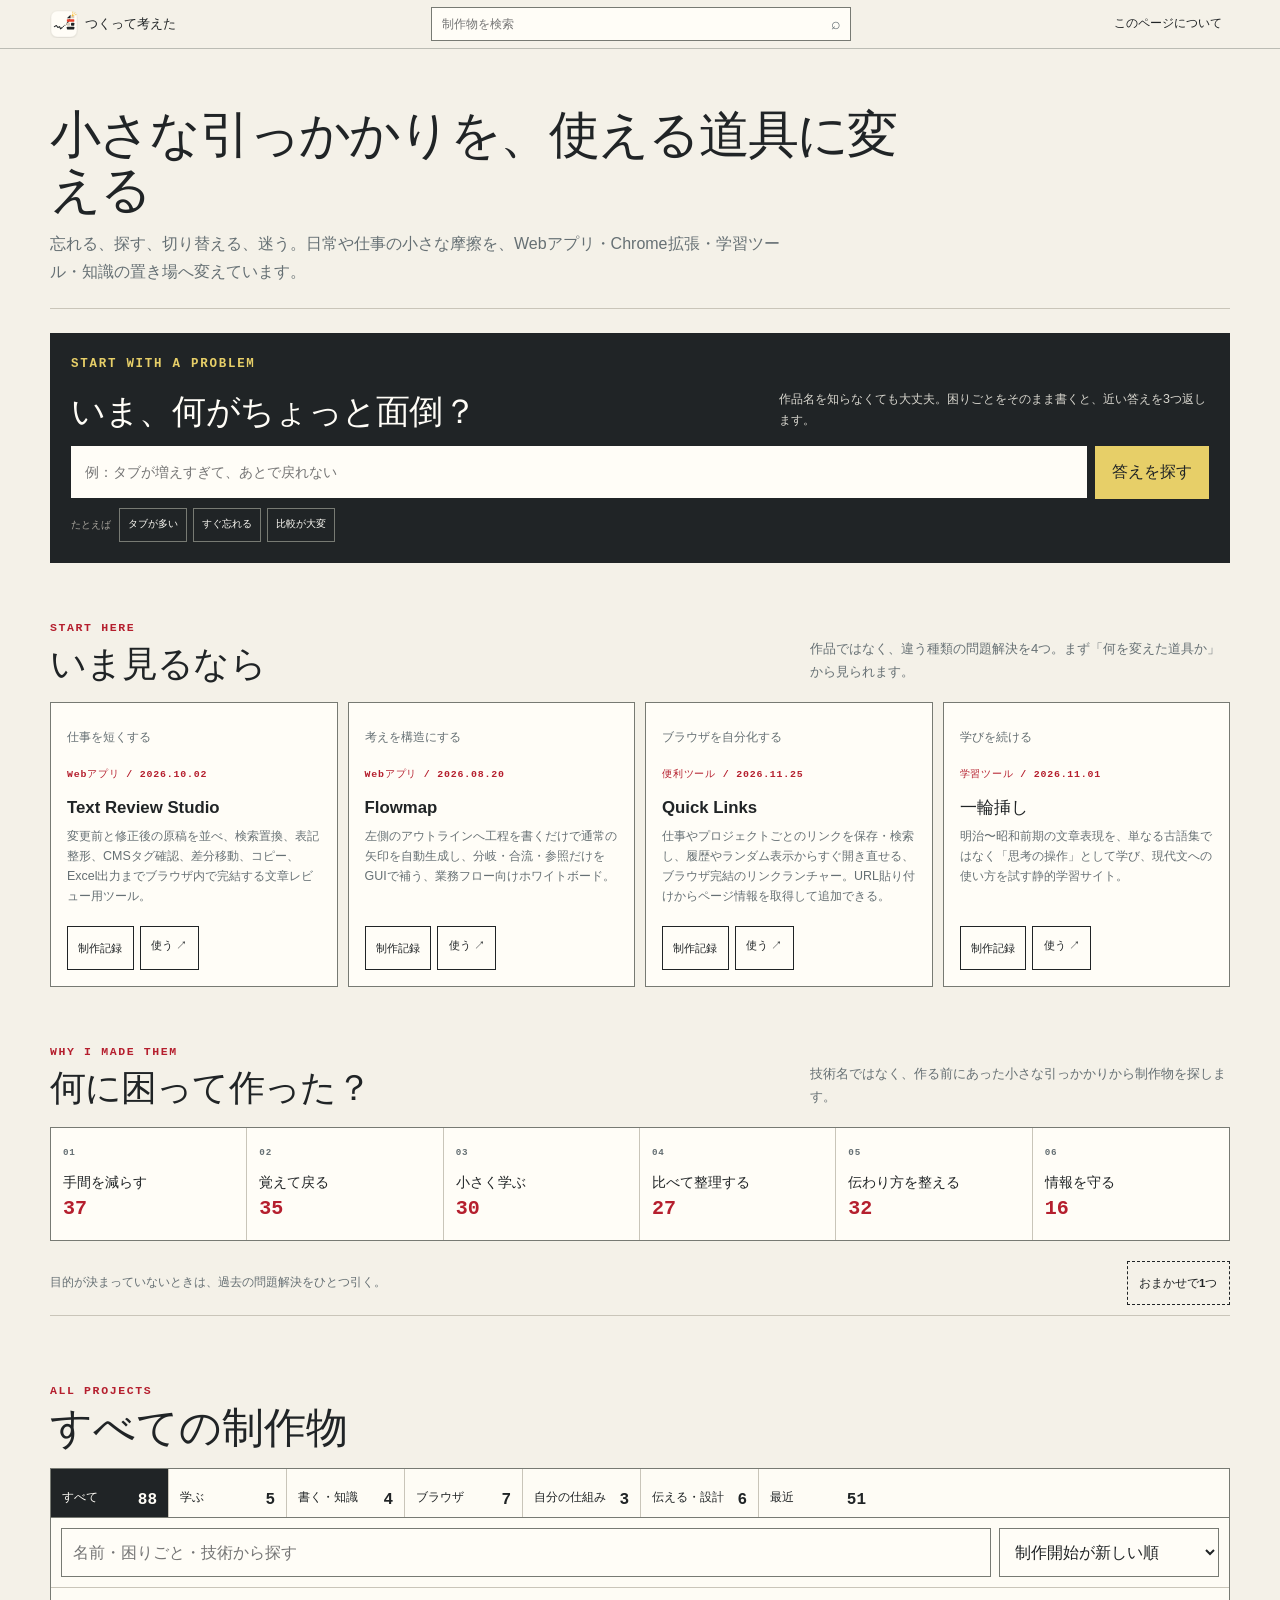
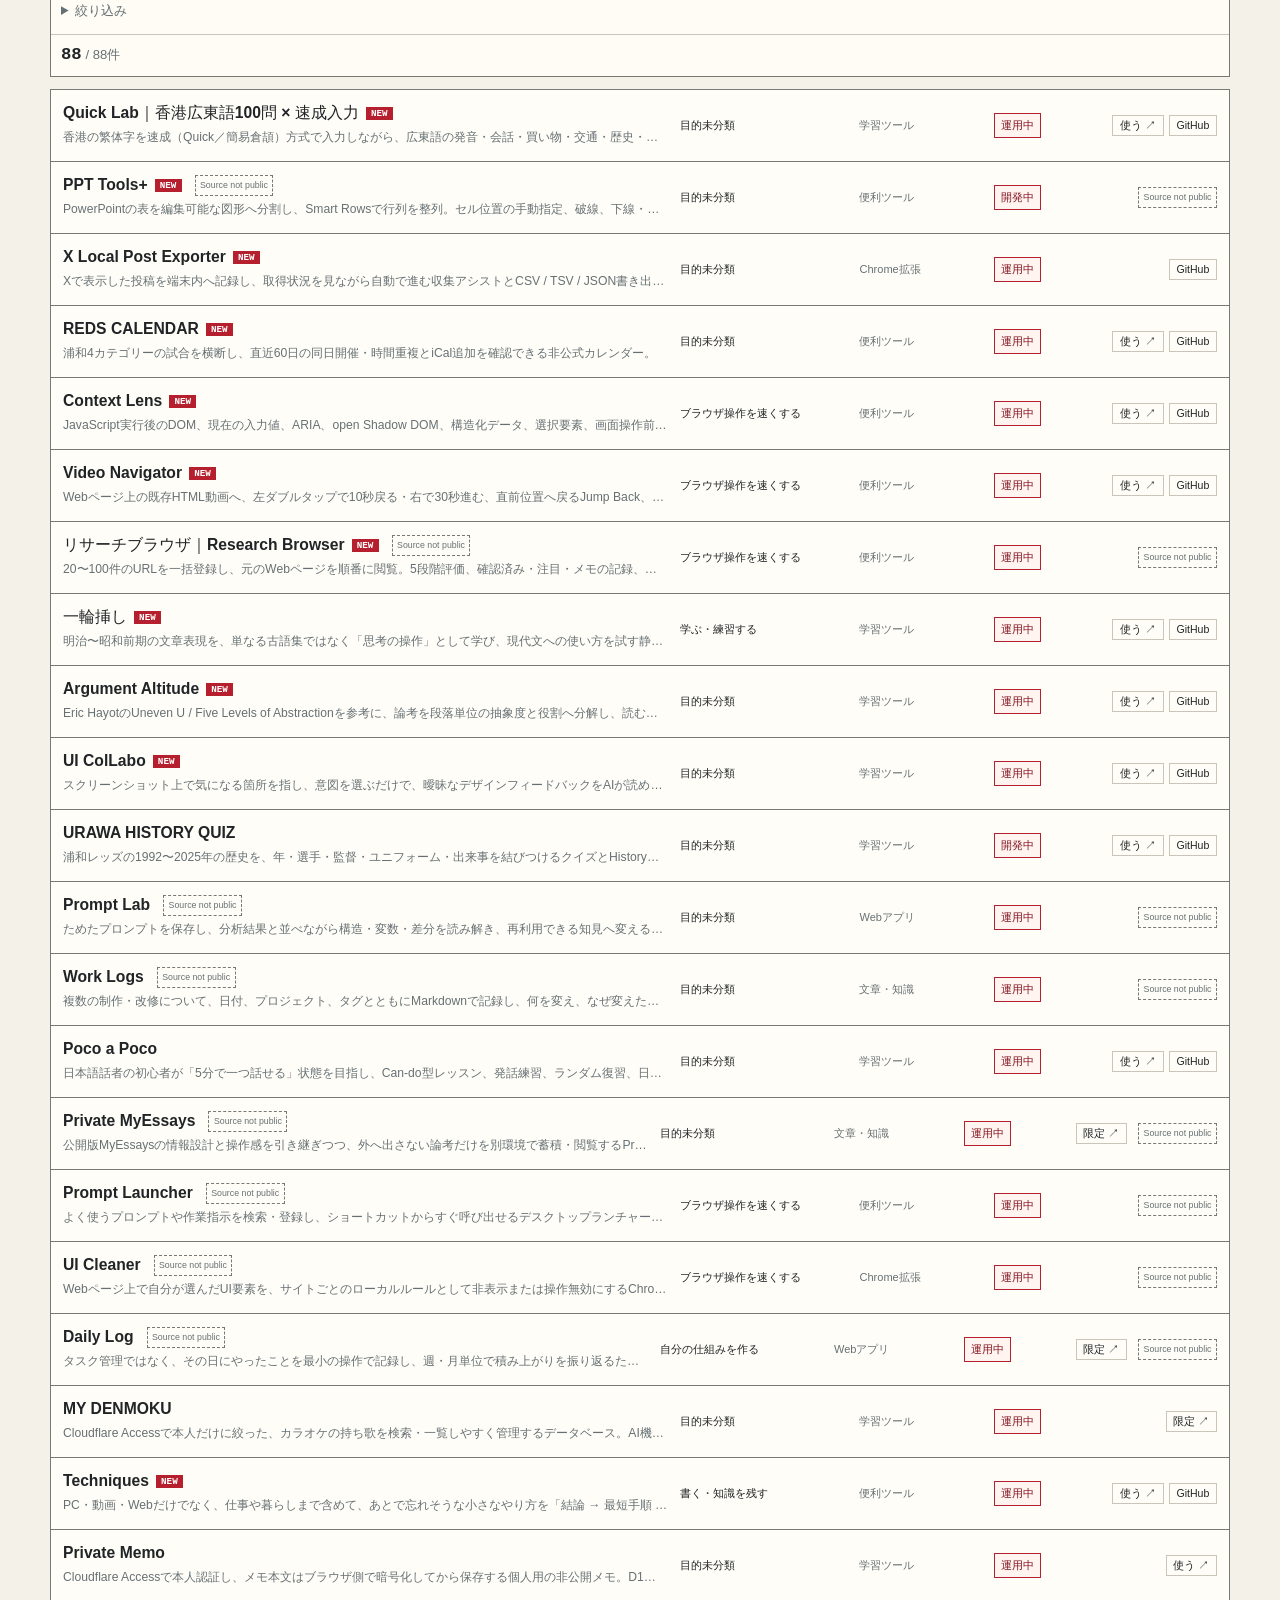
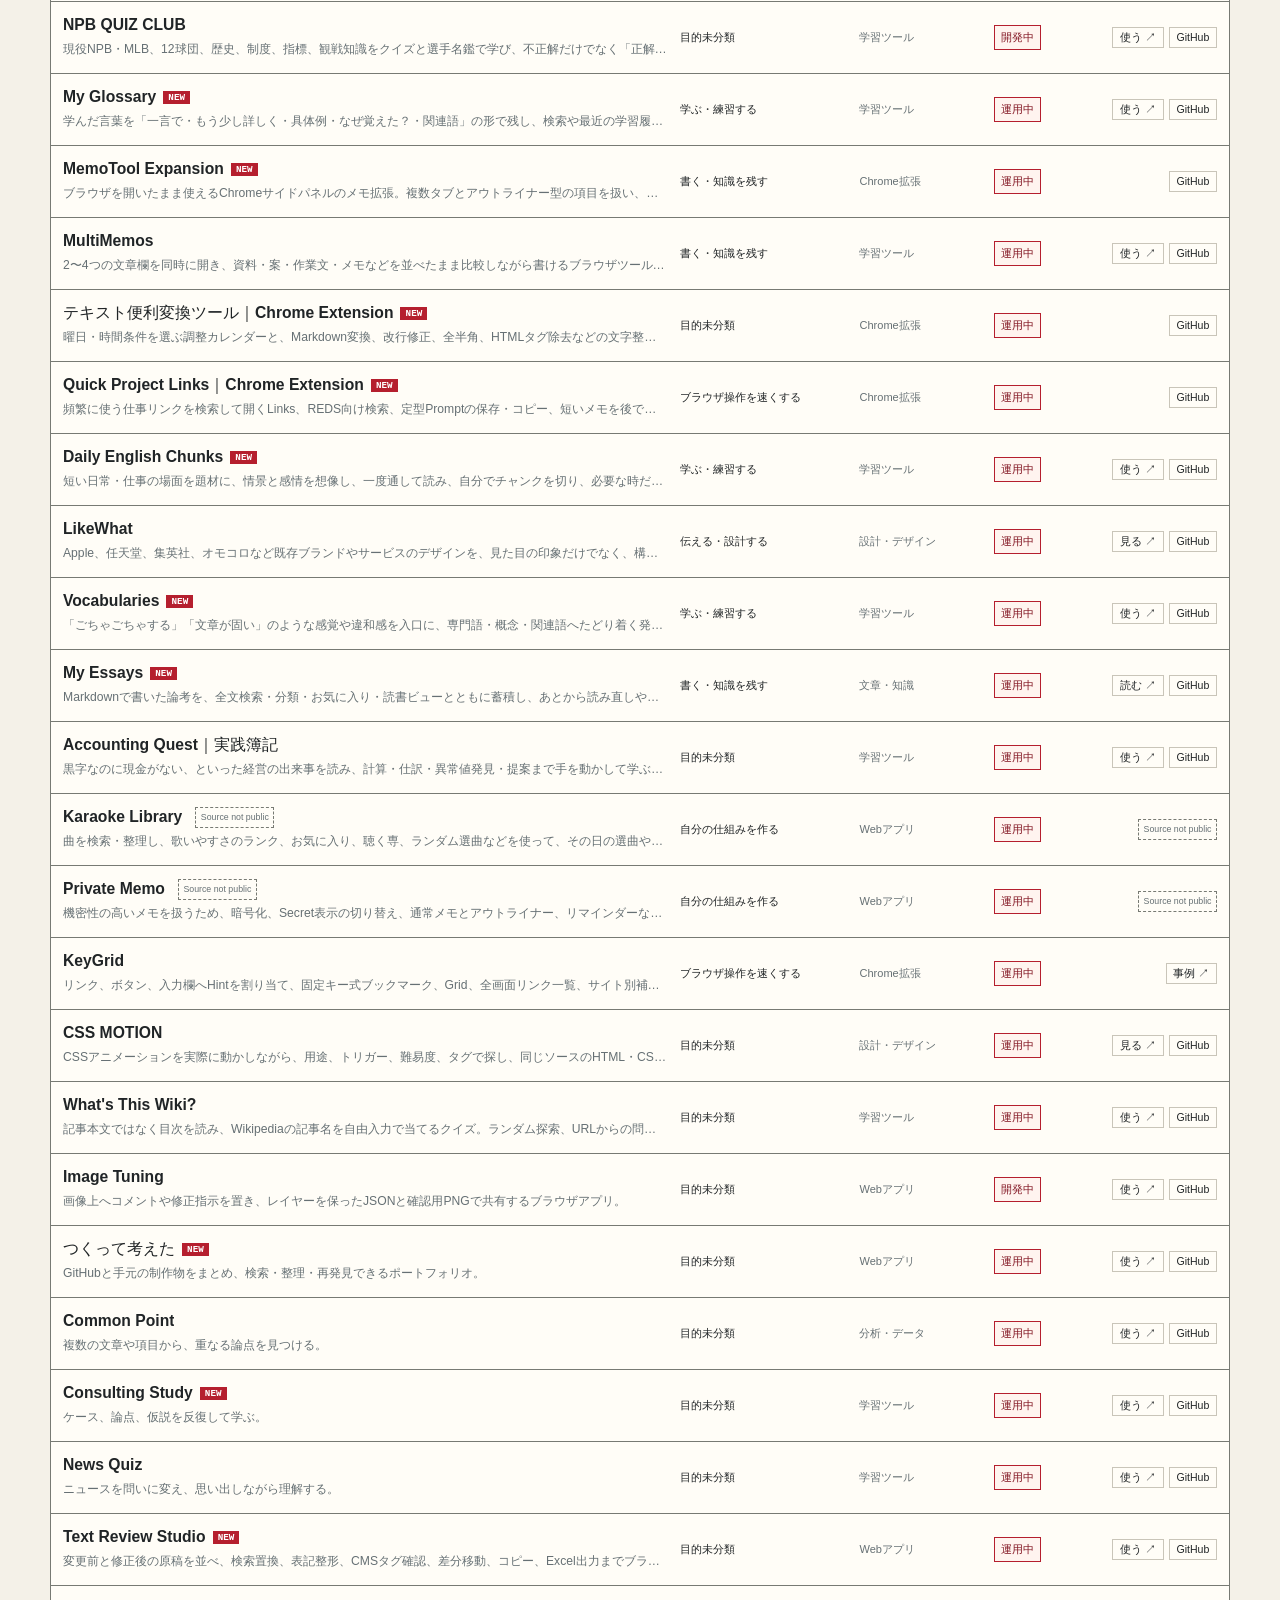
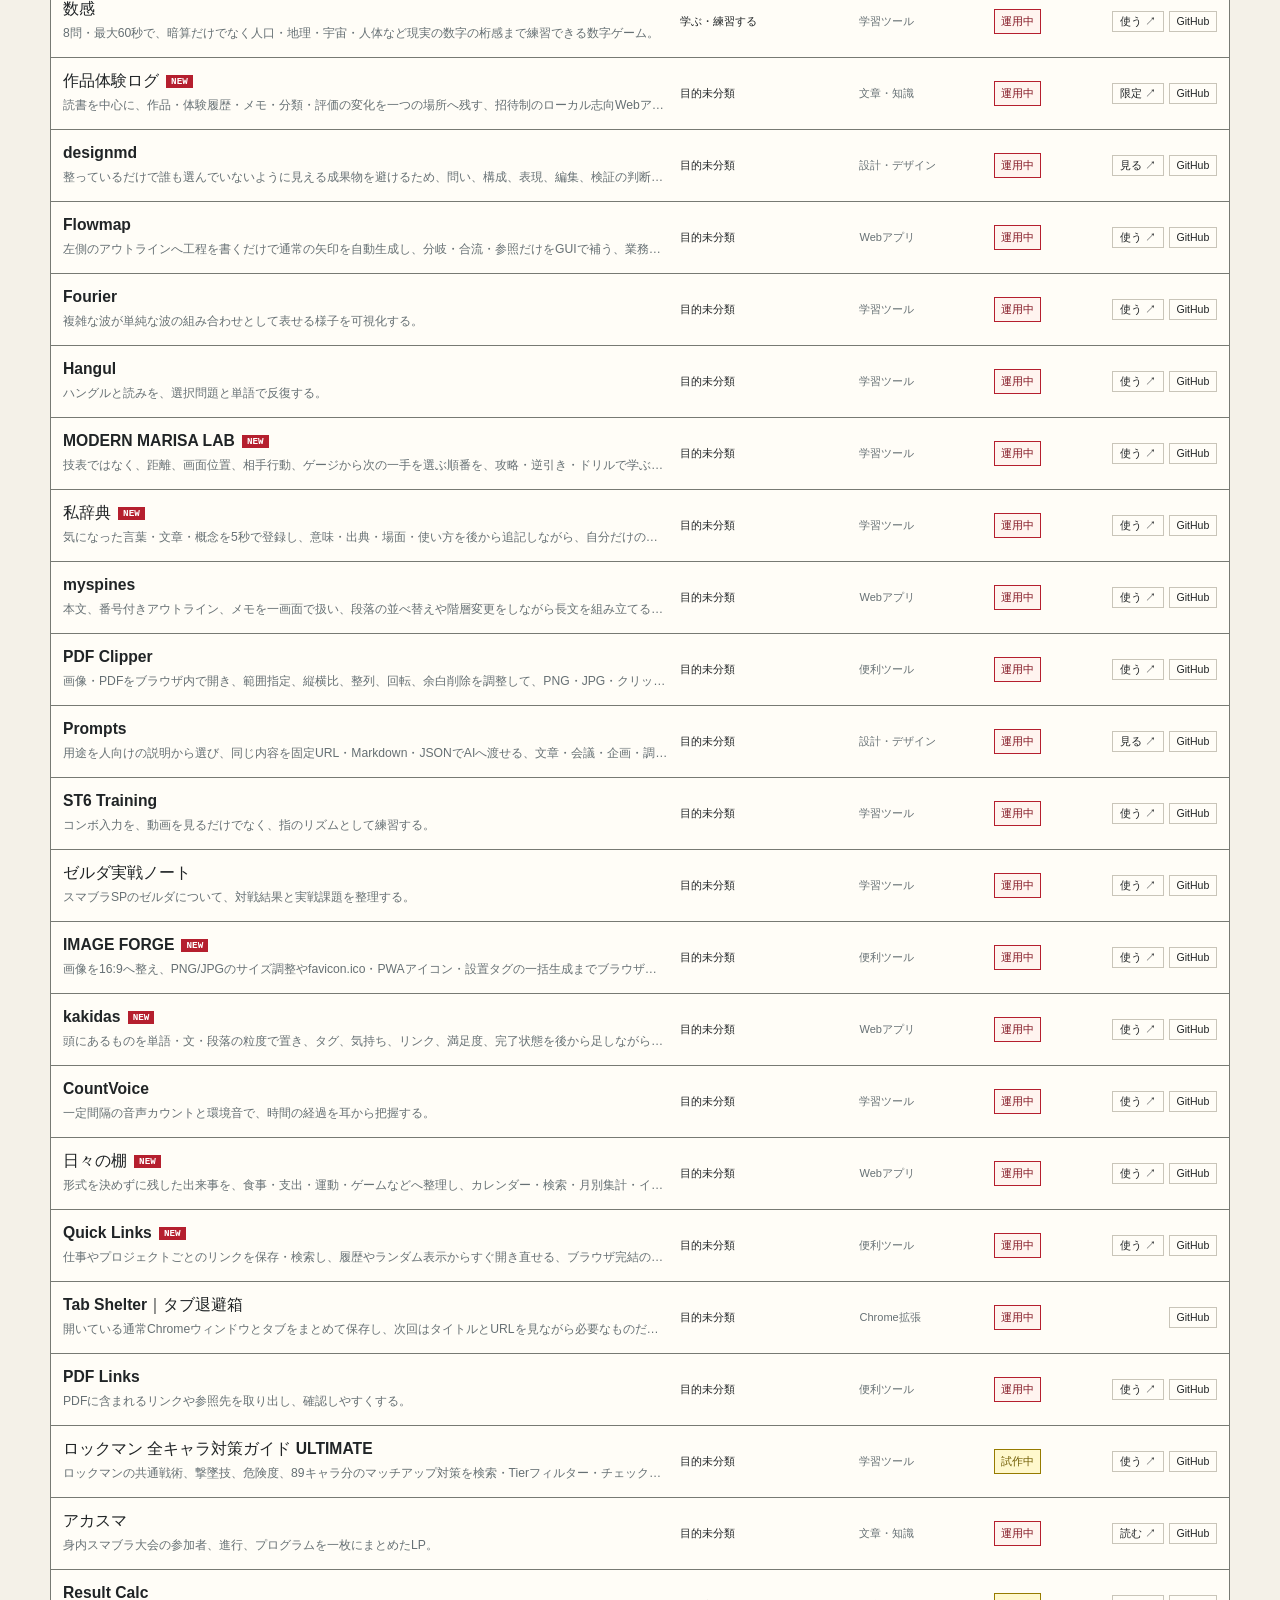
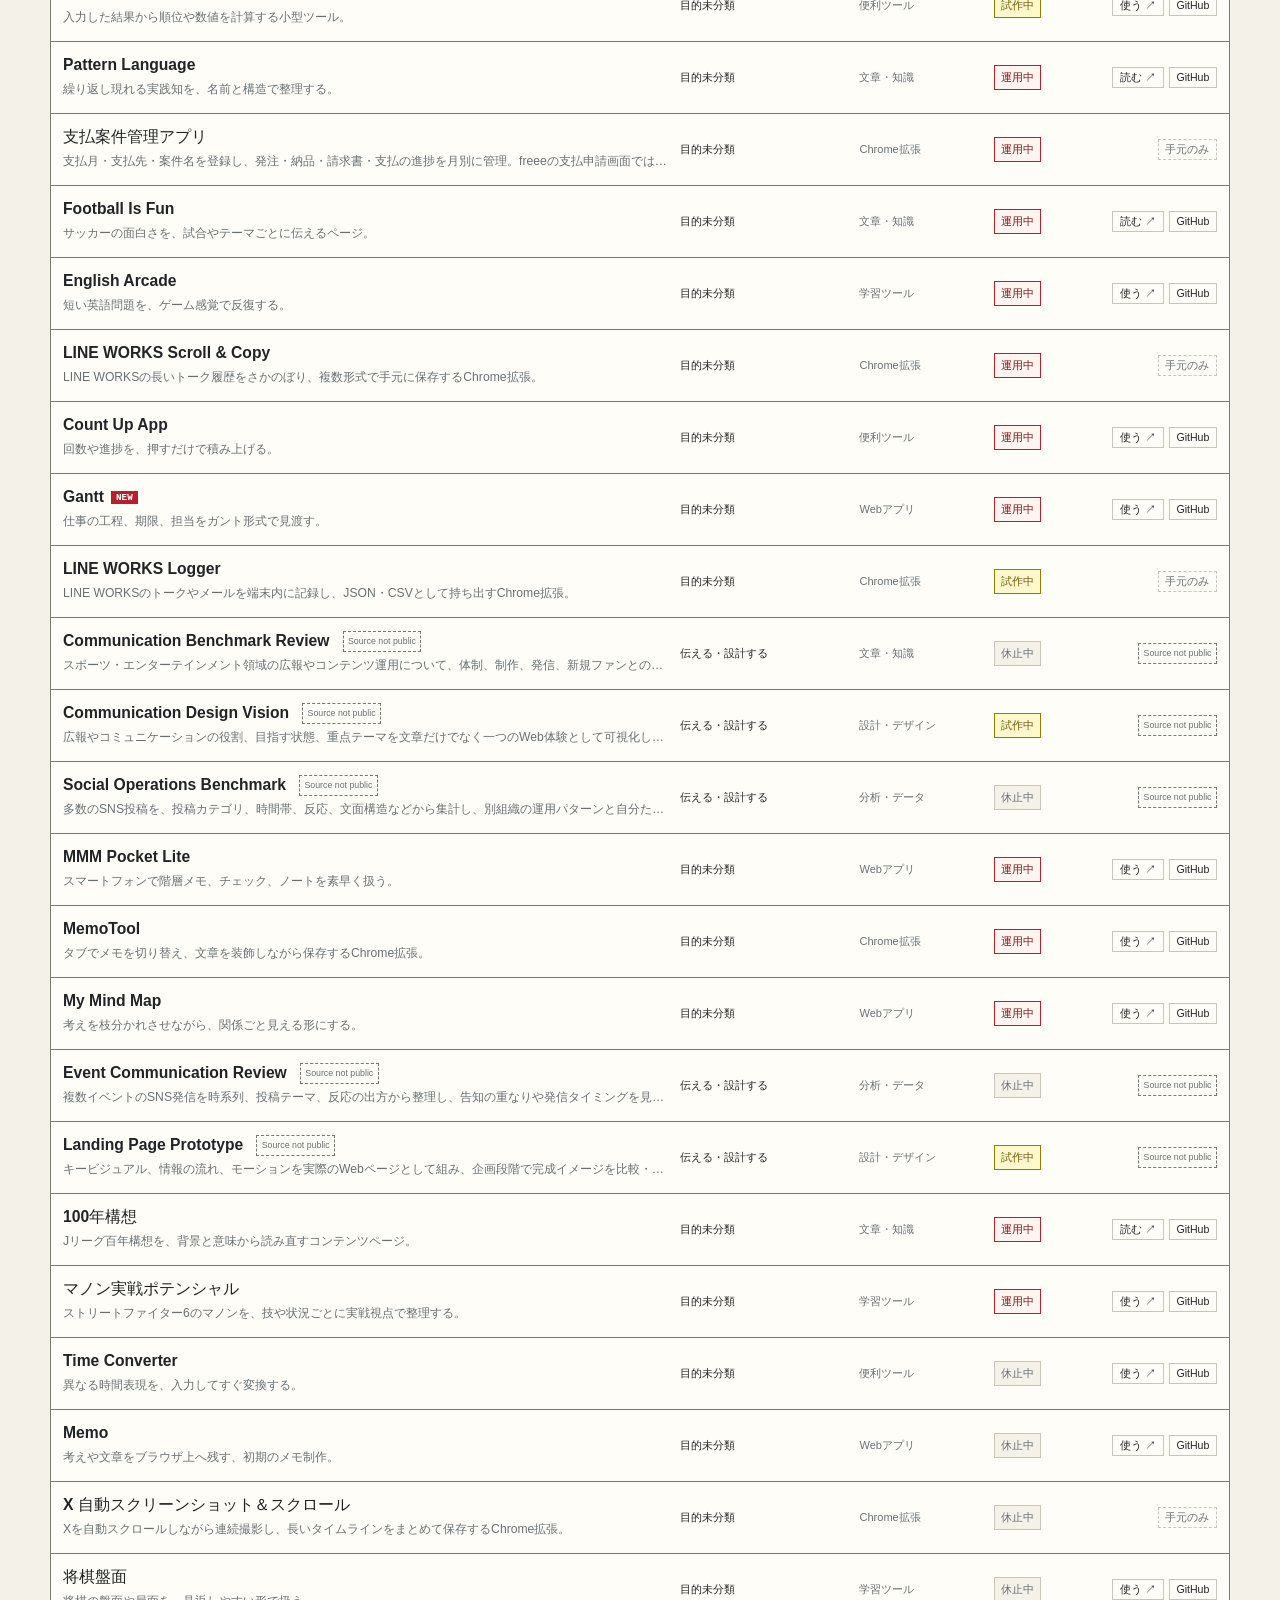
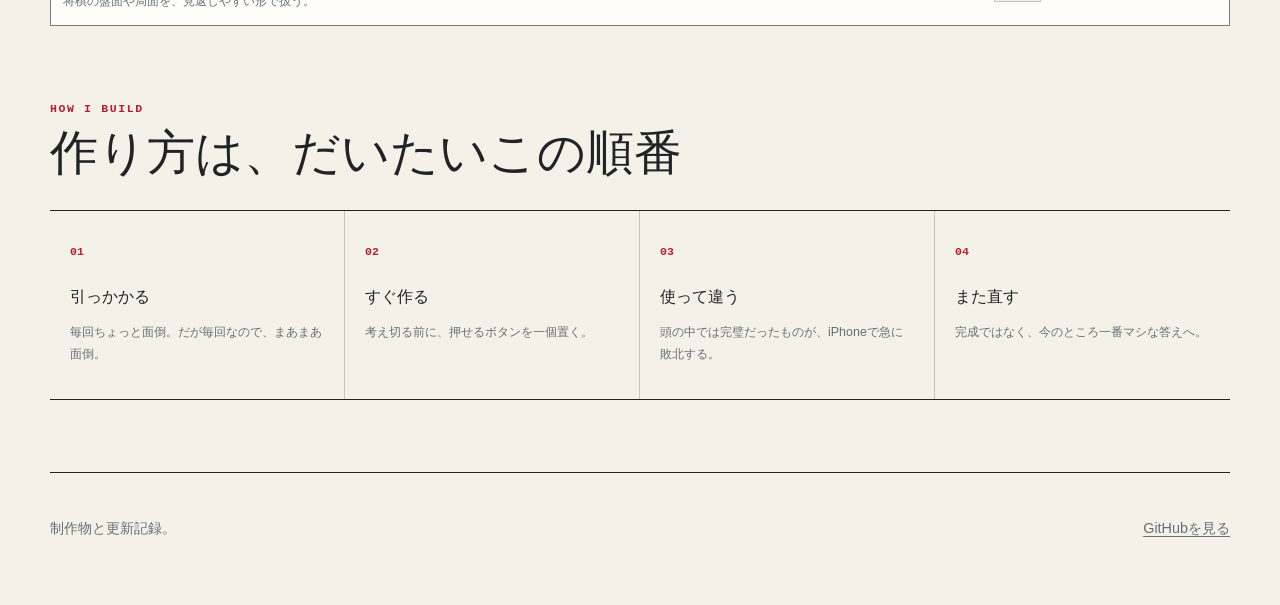
==== commit 839b41fe: "Build canonical static portfolio" ====
--- a/index.html
+++ b/index.html
@@ -115,9 +115,9 @@
 }
 </style>
   <script>
-window.WORKS_PORTFOLIO_SEARCH_INDEX = [{"i":"build-diary","t":"つくって考えた","h":"作ったものは増えたが、なぜ作ったかと当時の関心が別々の会話に散らばっていた。","y":"w","r":1,"a":["worksportfolio","worksportfolio","ぽーとふぉりお","portfolio","作品棚","制作物一覧","つくって考えた","builddiary","制作記録"],"v":["探す","整理する","振り返る"],"k":["html","css","javascript","json","svg"],"g":"compare","x":"githubと手元の制作物をまとめ、検索整理再発見できるぽーとふぉりお。"},{"i":"dailyenglishchunks","t":"Daily English Chunks","h":"英語を一語ずつ日本語へ置き換える読み方では処理が遅くなり、最初から区切られた英文を見るだけでは、自分で意味のまとまりを見つける感覚も育ちにくかった。","y":"l","r":1,"a":["でいりー英語ちゃんく","英語ちゃんく","ちゃんくりーでぃんぐ","chunkreading","englishchunks","英語音読","音読","英語学習","readingpractice"],"v":["読む","区切る","声に出す"],"k":["html","css","javascript","localstorage"],"f":"learning&practice","g":"practice","x":"短い日常仕事の場面を題材に、情景と感情を想像し、一度通して読み、自分でちゃんくを切り、必要な時だけ意味を確認し、想起問題"},{"i":"kakidas","t":"kakidas","h":"考えを最初から文章やタスクへ整えようとすると書き出せず、短い断片と長い段落を同じ方法で扱うのも難しかった。","y":"w","r":1,"a":["かきだす","書き出す","kakidasu","めも","note","thoughtdump","braindump","断片めも","思考めも"],"v":["書き出す","整理する","育てる"],"k":["react","typescript","vite","indexeddb","supabase"],"g":["remember","compare","communicate"],"x":"頭にあるものを単語文段落の粒度で置き、たぐ、気持ち、りんく、満足度、完了状態を後から足しながら整理する、ろーかる優先のめ"},{"i":"myessays","t":"My Essays","h":"MarkdownとGitHubで論考を蓄積できても、増えた文章を検索し、読み返し、派生版や読書状態まで同じ単位で管理する体験は別途必要だった。","y":"p","r":1,"a":["まいえっせい","myessays","essays","えっせい","こらむ","記事","articlelibrary","読み物","論考"],"v":["書く","探す","読み返す"],"k":["markdown","html","javascript","githubpages"],"f":"writing&knowledge","g":["remember","communicate"],"x":"markdownで書いた論考を、全文検索分類お気に入り読書びゅーとともに蓄積し、あとから読み直しやすくする公開あーかいぶ"},{"i":"techniques","t":"Techniques","h":"一度調べて解決した小ネタほど、数週間後には手順を忘れて同じことをまた検索し直していた。IT系だけでなく、生活や仕事の細かな手順も同じように散らばっていた。","y":"u","r":1,"a":["techniques","てくにっく","小ねた","小技","やり方","手順","howto","howto","tips","生活の知恵","便利技","mov音声","ffmpeg"],"v":["探す","思い出す","試す"],"k":["html","css","javascript","json","githubpages"],"f":"writing&knowledge","g":["reduce","remember"],"x":"pc動画webだけでなく、仕事や暮らしまで含めて、あとで忘れそうな小さなやり方を結論→最短手順→補足の形で蓄積する個人用"},{"i":"quick-cantonese","t":"Quick Lab｜香港広東語100問 × 速成入力","h":"漢字の字形を見分けて入力する力と、広東語の言葉や香港の生活文化を理解する力は別々に伸びやすい。","y":"l","r":1,"a":["速成入力","速成","簡易倉頡","倉頡","quicklab","quickinput","cangjie","香港広東語","広東語100問","香港文化","繁体字","cantonese","trivia"],"v":["入力する","解く","学ぶ"],"k":["html","css","javascript"],"x":"香港の繁体字を速成quick簡易倉頡方式で入力しながら、広東語の発音会話買い物交通歴史食文化などを100問の3択くいずで"},{"i":"mydictionary","t":"私辞典","h":"言葉との出会いは一瞬なのに、最初から意味や出典をきれいに埋めようとすると記録できず、保存しても再び開く機会が少なかった。","y":"l","r":1,"a":["私辞典","dictionary","辞書","単語帳","vocabularynotebook","wordcollection","言葉","言葉めも","個人辞書"],"v":["拾う","育てる","思い出す"],"k":["react","typescript","dexie","minisearch","pwa"],"g":["remember","practice","communicate"],"x":"気になった言葉文章概念を5秒で登録し、意味出典場面使い方を後から追記しながら、自分だけの辞書として育てるろーかるふぁーす"},{"i":"quicklinks","t":"Quick Links","h":"仕事ごとに開くページが違い、ブックマークの階層を毎回たどっていた。","y":"u","r":1,"a":["quicklinks","quicklinks","りんく管理","りんくらんちゃー","ぶっくまーく","pwa","らんだむりんく"],"v":["保存する","探す","開く"],"k":["html","css","javascript","pwa","localstorage"],"g":["reduce","remember"],"x":"仕事やぷろじぇくとごとのりんくを保存検索し、履歴やらんだむ表示からすぐ開き直せる、ぶらうざ完結のりんくらんちゃー。url"},{"i":"ppt-tools-plus","t":"PPT Tools+","h":"比較表のセルを図形として編集すると、行列がずれたり、手作業での整列や複数図形内の文字置換に時間がかかった。","y":"u","r":1,"s":1,"a":["smartrows","表分割","せる位置を指定","選択内で置換","powerpointあどいん","ppam"],"v":["整える","置換する","効率化する"],"k":["powerpoint","vba","ribbonx"],"x":"powerpointの表を編集可能な図形へ分割し、smartrowsで行列を整列。せる位置の手動指定、破線、下線黒太字、"},{"i":"myglossary","t":"My Glossary","h":"言葉の意味をその場では理解しても、あとで自分の言葉として説明したり、具体的な場面で使ったりできないまま忘れやすかった。","y":"l","r":1,"a":["myglossary","まいぐろっさりー","用語集","個人用語集","学習用語集","glossary","termlist","terms","言葉めも","学習辞書"],"v":["学ぶ","言語化する","引き直す"],"k":["html","css","javascript","json"],"f":"learning&practice","g":["remember","practice","communicate"],"x":"学んだ言葉を一言でもう少し詳しく具体例なぜ覚えた関連語の形で残し、検索や最近の学習履歴から引き直せる個人用の用語集。ma"},{"i":"researchbrowser","t":"リサーチブラウザ｜Research Browser","h":"大量の調査URLをタブやブックマークだけで管理すると、どれを読んだか分からなくなり、次のページへ進むたびに操作が必要だった。","y":"u","r":1,"s":1,"a":["りさーちぶらうざ","researchbrowser","researchbrowser","researchqueue","safari拡張","userscripts","ゆーざーすくりぷと","url一括追加","url一括登録","連続閲覧","さいと評価","5段階評価","次へ","調査りすと","調査url","4以上を抽出","webりさーち","閲覧履歴"],"v":["調べる","評価する","整理する"],"k":["javascript","css","userscripts","safari"],"f":"browserproductivity","g":["reduce","remember","compare"],"x":"20〜100件のurlを一括登録し、元のwebぺーじを順番に閲覧。5段階評価、確認済み注目めもの記録、次のさいとへのわん"},{"i":"memoexpansion","t":"MemoTool Expansion","h":"ブラウザ作業中のメモを別アプリへ取りに行くと集中が切れ、短い断片をあとから並べ替えたり、まとまりとして育てたりする操作も重くなりやすかった。","y":"c","r":1,"a":["memotool","めもつーる","さいどぱねるめも","memoexpansion","めも拡張","chromememo","あうとらいなー","outlinememo","sidepanelmemo"],"v":["書く","並べ替える","残す"],"k":["chromeextension","javascript","manifestv3"],"f":"writing&knowledge","g":["reduce","remember"],"x":"ぶらうざを開いたまま使えるchromeさいどぱねるのめも拡張。複数たぶとあうとらいなー型の項目を扱い、入力、複数選択、並"},{"i":"vocabularies","t":"Vocabularies","h":"名前を知らない概念ほど検索できず、辞書や用語集も「知りたい言葉をすでに知っている」ことを前提にしがちだった。","y":"l","r":1,"a":["ぼきゃぶらりーず","vocabulary","vocab","語彙","用語","言語化","感覚語","言葉探し","概念"],"v":["探す","言語化する","学ぶ"],"k":["html","css","javascript","json"],"f":"learning&practice","g":["remember","practice","communicate"],"x":"ごちゃごちゃする文章が固いのような感覚や違和感を入口に、専門語概念関連語へたどり着く発見型ぼきゃぶらりーさいと。感覚分野"},{"i":"ichirinzashi","t":"一輪挿し","h":"現代文だけでは留保・推論・総括・距離感の細かなニュアンスを出しにくく、古い表現も辞書的に集めるだけでは実際の文章へ戻しにくかった。","y":"l","r":1,"a":["一輪挿し","いちりんざし","近代文章語","文語","文章表現","語彙","慣用句","構文"],"v":["読む","試す","蓄積する"],"k":["javascript","html","css","githubpages"],"f":"learning&practice","g":["reduce","remember","practice","communicate"],"x":"明治〜昭和前期の文章表現を、単なる古語集ではなく思考の操作として学び、現代文への使い方を試す静的学習さいと。makekn"},{"i":"consultingstudy","t":"Consulting Study","h":"解説を読むだけでは、問いを立てる順番が身につかなかった。","y":"l","r":1,"a":["こんさる学習","consultingstudy","けーす面接","caseinterview","論点","仮説","こんさる","けーす問題"],"v":["学ぶ","考える"],"k":["html","css","javascript"],"g":"practice","x":"けーす、論点、仮説を反復して学ぶ。"},{"i":"quicklinksexpansion","t":"Quick Project Links｜Chrome Extension","h":"よく使う仕事リンク、検索、プロンプト、短いメモへ戻るたびに入口が分かれ、必要なものを呼び出すまでの小さな摩擦が積み重なっていた。","y":"c","r":1,"a":["quickprojectlinks","quicklinksexpansion","chromeextension","links","reds","prompt","logrelay"],"v":["探す","開く","記録する"],"k":["chromeextension","javascript","manifestv3"],"f":"browserproductivity","g":["reduce","remember","compare"],"x":"頻繁に使う仕事りんくを検索して開くlinks、reds向け検索、定型promptの保存こぴー、短いめもを後で整理するlo"},{"i":"xexporter","t":"X Local Post Exporter","h":"Xの投稿保存を手作業で行う手間が大きかった。","y":"c","r":1,"a":"xexporter","v":"書き出す","k":"chromeextension","x":"xで表示した投稿を端末内へ記録し、取得状況を見ながら自動で進む収集あしすととcsvtsvjson書き出しを備えたchro"},{"i":"redscalender","t":"REDS CALENDAR","h":"カテゴリーをまたぐ同日開催・時間重複を把握しづらい。","y":"u","r":1,"v":["確認する","追加する","追いかける"],"k":["python","javascript","icalendar","githubactions"],"x":"浦和4かてごりーの試合を横断し、直近60日の同日開催時間重複とical追加を確認できる非公式かれんだー。"},{"i":"video-navigator","t":"Video Navigator","h":"動画そのものは再生できても、少し聞き逃して戻る、既知部分を大きく飛ばす、さっき見ていた位置へ戻る、といった「動画内を行き来する」操作に手数がかかっていた。","y":"u","r":1,"a":["videonavigator","びでおなびげーたー","動画なびげーたー","動画しーく","動画じゃんぷ","videoseek","jumpback","doubletap","だぶるたっぷ","ぶっくまーくれっと","safari","htmlvideoelement","videojs","動画操作"],"v":["移動する","戻る","見返す"],"k":["javascript","bookmarklet","safari","htmlmediaelement","shadowdom","githubpages"],"f":"browserproductivity","g":["reduce","remember"],"x":"webぺーじ上の既存html動画へ、左だぶるたっぷで10秒戻る右で30秒進む、直前位置へ戻るjumpback、時間指定、"},{"i":"context-lens","t":"Context Lens","h":"Webページの不具合やUIをAIへ相談するとき、HTMLソースだけでは実行後のDOM、入力値、開閉状態、埋め込みデータなど「いま何が起きているか」の文脈が抜けていた。","y":"u","r":1,"a":["contextlens","こんてきすとれんず","contextpack","contextpack","pagesnapshot","ぺーじすなっぷしょっと","aicontext","aiこんてきすと","bookmarklet","ぶっくまーくれっと","safari","dom","developertool","開発者つーる"],"v":["取得する","比較する","渡す"],"k":["javascript","bookmarklet","safari","shadowdom","markdown","githubpages"],"f":"browserproductivity","g":["reduce","compare","communicate","protect"],"x":"javascript実行後のdom、現在の入力値、aria、openshadowdom、構造化でーた、選択要素、画面操作"},{"i":"diff","t":"Text Review Studio","h":"原稿修正、表記統一、差分確認、Excel共有が別々の作業になり、確認漏れと手戻りが生まれていた。","y":"w","r":1,"a":["差分","diff","textdiff","文章比較","原稿比較","textreviewstudio","review","校正","差分確認","文章れびゅー"],"v":["比べる","直す","出力する"],"k":["html","css","javascript","sheetjs"],"g":["reduce","compare","communicate"],"x":"変更前と修正後の原稿を並べ、検索置換、表記整形、cmsたぐ確認、差分移動、こぴー、excel出力までぶらうざ内で完結する"},{"i":"convinitools","t":"テキスト便利変換ツール｜Chrome Extension","h":"日程候補を文章へ整える作業と、コピーしたテキストを用途に合わせて整形する作業が細かく繰り返され、その都度別の手順を使い分ける必要があった。","y":"c","r":1,"a":["てきすと便利変換つーる","convinitools","textconverter","調整かれんだー","文字整形","chromeextension"],"v":["変換する","整える","作る"],"k":["chromeextension","javascript","manifestv3"],"g":["reduce","communicate"],"x":"曜日時間条件を選ぶ調整かれんだーと、markdown変換、改行修正、全半角、htmlたぐ除去などの文字整形をchrome"},{"i":"ui-collabo","t":"UI ColLabo","h":"UIを見て「なんか違う」と感じても、変更箇所と意図を具体的な言葉にし、AIや実装担当へ伝えるのが難しかった。","y":"l","r":1,"a":["uicollabo","uicollabo","uiれびゅー","でざいんれびゅー","でざいんふぃーどばっく","ai指示","すくりーんしょっと","ui改善","ふぃーどばっく"],"v":["学ぶ","指摘する","言語化する"],"k":["preact","typescript","vite","signals","vitest"],"g":["practice","communicate"],"x":"すくりーんしょっと上で気になる箇所を指し、意図を選ぶだけで、曖昧なでざいんふぃーどばっくをaiが読める具体的な指示文へ整"},{"i":"marisast6","t":"MODERN MARISA LAB","h":"強い技やコンボを個別に覚えても、試合中にどれを選ぶか判断できず、知識が実戦へつながりにくかった。","y":"l","r":1,"a":["まりーざ","modernmarisa","sf6marisa","すと6","すとりーとふぁいたー6","streetfighter6","格げー攻略","まりーざ攻略"],"v":["学ぶ","判断する","練習する"],"k":["html","css","javascript","githubactions"],"g":"practice","x":"技表ではなく、距離、画面位置、相手行動、げーじから次の一手を選ぶ順番を、攻略逆引きどりるで学ぶstreetfighter"},{"i":"contentslibrary","t":"作品体験ログ","h":"作品数が増えるほど、読んだ事実だけが残り、何を感じてどう評価が変わったかを見失いやすかった。","y":"p","r":1,"a":["作品体験ろぐ","こんてんつらいぶらり","contentlibrary","読書記録","booklog","映画記録","蔵書","作品記録","読書ろぐ"],"v":["記録する","探す","振り返る"],"k":["typescript","cloudflareworkers","cloudflared1","cloudflareaccess","javascript"],"g":"remember","x":"読書を中心に、作品体験履歴めも分類評価の変化を一つの場所へ残す、招待制のろーかる志向webあぷり。"},{"i":"mydailylog","t":"日々の棚","h":"その日に起きた細かなことは残したい一方、入力項目を先に決めると面倒になり、自由記述だけでは後から探しにくかった。","y":"w","r":1,"a":["日々の棚","dailylog","diary","日記","らいふろぐ","lifelog","生活記録","日常ろぐ"],"v":["記録する","見つける","振り返る"],"k":["typescript","pwa","indexeddb","vite","javascript"],"g":["reduce","compare"],"x":"形式を決めずに残した出来事を、食事支出運動げーむなどへ整理し、かれんだー検索月別集計いべんと単位で読み返すろーかる完結型"},{"i":"converter","t":"IMAGE FORGE","h":"画像の16:9化やfavicon一式の作成を、用途ごとに別ツールや手作業で処理していた。","y":"u","r":1,"a":["imageforge","imageforge","169","画像変換","favicon","favicongenerator","pwaicon","あいこん生成"],"v":["変換する","生成する","整える"],"k":["html","javascript","pwa","jszip","tailwindcss"],"g":["reduce","communicate"],"x":"画像を169へ整え、pngjpgのさいず調整やfaviconicopwaあいこん設置たぐの一括生成までぶらうざ内で行うw"},{"i":"gantt","t":"Gantt","h":"タスク一覧だけでは、前後関係と重なりが分かりにくかった。","y":"w","r":1,"a":["がんと","ganttchart","工程表","すけじゅーる","進行管理","projectmanagement","工程管理","たすく管理"],"v":["計画する","整理する"],"k":["html","css","javascript"],"g":"compare","x":"仕事の工程、期限、担当をがんと形式で見渡す。"},{"i":"l1l5analysis","t":"Argument Altitude","h":"文章の内容は理解できても、段落がどの抽象度で何の役割を果たしているかを、あとで使い直せる形では残せていなかった。","y":"l","r":1,"a":["argumentaltitude","l1l5","l1〜l5","unevenu","fivelevelsofabstraction","文章構造","論証構造","段落分析","抽象度","erichayot"],"v":["読む","分析する","書く"],"k":["html","css","javascript","json","githubpages"],"g":["practice","compare","communicate"],"x":"erichayotのunevenufivelevelsofabstractionを参考に、論考を段落単位の抽象度と役割へ"},{"i":"urawa-history-quiz","t":"URAWA HISTORY QUIZ","h":"浦和レッズの歴史を年表や単発の知識として覚えても、選手・監督・ユニフォーム・出来事のつながりまで思い出せず、知識が点のまま残りやすかった。","y":"l","r":1,"a":["urawahistoryquiz","urawahistoryquiz","浦和れっず","浦和歴史くいず","れっず歴史","歴史くいず"],"v":["解く","学ぶ","たどる"],"k":["html","css","javascript","json","localstorage","githubpages"],"g":["remember","practice"],"x":"浦和れっずの1992〜2025年の歴史を、年選手監督ゆにふぉーむ出来事を結びつけるくいずとhistory導線で学ぶ、db"},{"i":"work-logs","t":"Work Logs","h":"短い周期で複数の制作物を直していると、完成物は残っても、判断理由や試行錯誤が会話やコミットの中に散らばってしまった。","y":"p","r":1,"s":1,"a":["worklogs","作業ろぐ","制作ろぐ","改修履歴","判断履歴"],"v":["記録する","振り返る","辿る"],"k":["html","css","javascript","markdown","cloudflareworkers","marked"],"g":["remember","protect"],"x":"複数の制作改修について、日付、ぷろじぇくと、たぐとともにmarkdownで記録し、何を変え、なぜ変えたかを後から辿るため"},{"i":"prompt-lab","t":"Prompt Lab","h":"プロンプトをためるだけでは、何が結果を左右したのか、別のプロンプトとどこが違うのかを後から比較しにくかった。","y":"w","r":1,"s":1,"a":["promptlab","ぷろんぷと集","ぷろんぷと分析","りばーすえんじにありんぐ","cloudflared1"],"v":["保存する","分析する","比較する"],"k":["react","typescript","vite","cloudflareworkers","cloudflared1","cloudflareaccess"],"g":["remember","compare","protect"],"x":"ためたぷろんぷとを保存し、分析結果と並べながら構造変数差分を読み解き、再利用できる知見へ変えるための個人用webあぷり。"},{"i":"poco-a-poco","t":"Poco a Poco","h":"単語や文法を覚えても、実際の場面で短く話すところまでつながりにくかった。","y":"l","r":1,"v":["学ぶ","話す","復習する"],"k":["javascript","localstorage","githubpages","css"],"g":"practice","x":"日本語話者の初心者が5分で一つ話せる状態を目指し、cando型れっすん、発話練習、らんだむ復習、日本語支援れべるを組み合"},{"i":"hangul","t":"Hangul","h":"一覧を眺めるだけでは、文字を見てすぐ音へ変換できなかった。","y":"l","r":1,"a":["はんぐる","韓国語","korean","hangul","한글","韓国語学習","文字学習"],"v":["学ぶ","続ける"],"k":["html","css","javascript"],"g":["reduce","practice"],"x":"はんぐると読みを、選択問題と単語で反復する。"},{"i":"multimemos","t":"MultiMemos","h":"元原稿、参考文、AI案、作業中の文章を別タブや別アプリに置くと、行き来するたびに比較の文脈が切れ、どこを見ながら書いていたかを見失いやすかった。","y":"l","r":1,"a":["まるちめも","比較めも","並列めも","文章比較","multimemos","sidebyside","spliteditor","比較えでぃた","parallelmemo"],"v":["書く","比べる","整理する"],"k":["html","css","javascript","localstorage"],"f":"writing&knowledge","g":["remember","practice","compare","communicate"],"x":"2〜4つの文章欄を同時に開き、資料案作業文めもなどを並べたまま比較しながら書けるぶらうざつーる。欄名は自由に変更でき、固"},{"i":"prompts","t":"Prompts","h":"プロンプト本文だけを並べると、何に向くか、何を用意するか、何が返るかが人には分かりにくく、AIへ渡す版との不一致も起きやすかった。","y":"d","r":1,"a":["ぷろんぷと","prompts","promptlibrary","aiぷろんぷと","promptcollection","ぷろんぷと集","生成ai","てんぷれーと"],"v":["探す","選ぶ","実行する"],"k":["react","typescript","vite","markdown","json","githubactions"],"g":"communicate","x":"用途を人向けの説明から選び、同じ内容を固定urlmarkdownjsonでaiへ渡せる、文章会議企画調査広報画像学習のぷ"},{"i":"private-myessays","t":"Private MyEssays","h":"公開版MyEssaysの情報設計と操作感を引き継ぎつつ、外へ出さない論考だけを別環境で蓄積・閲覧するPrivateエッセイアーカイブ。公開版とはコンテンツと配信環境を分離し、認証付きのダークテーマで運用する。","y":"p","l":"https://private-myessays.silovar-uk.workers.dev/","s":1,"v":["書く","残す","守る"],"k":["javascript","markdown","cloudflareworkers","cloudflareaccess"],"g":["reduce","remember","protect"]},{"i":"daily-log","t":"Daily Log","h":"やることを管理する仕組みは増えても、実際に何をやったかを気軽に残して後から振り返る場所がなかった。","y":"w","r":1,"l":"https://daily-log.silovar-uk.workers.dev/","s":1,"a":["dailylog","日次ろぐ","行動記録","実績記録","振り返り","cloudflareworkers","d1"],"v":["記録する","振り返る"],"k":["react19","typescript","vite","cloudflareworkers","cloudflared1","cloudflareaccess"],"f":"personalsystems","g":["reduce","remember","protect"],"x":"たすく管理ではなく、その日にやったことを最小の操作で記録し、週月単位で積み上がりを振り返るための個人用webあぷり。ke"},{"i":"prompt-launcher","t":"Prompt Launcher","h":"よく使うプロンプトや作業指示を検索・登録し、ショートカットからすぐ呼び出せるデスクトップランチャー。管理画面と実行入口を一つにまとめ、日常的な指示入力の手間を減らす。","y":"u","s":1,"v":["呼び出す","探す","実行する"],"k":"desktopapp","f":"browserproductivity","g":["reduce","protect"],"x":"reduceeverydayfrictiondesignforrecovery"},{"i":"secure-private-memo","t":"Private Memo","h":"機密性の高いメモを扱うため、暗号化、Secret表示の切り替え、通常メモとアウトライナー、リマインダーなどを一つにまとめた個人用Webメモ。","y":"w","s":1,"v":["書く","守る","思い出す"],"f":"personalsystems","g":["reduce","remember","protect"],"x":"designforrecovery"},{"i":"ui-cleaner","t":"UI Cleaner","h":"Webページ上で自分が選んだUI要素を、サイトごとのローカルルールとして非表示または操作無効にするChrome拡張。ページ改修で壊れたルールも確認し直せる。","y":"c","s":1,"v":["隠す","防ぐ","整える"],"k":"chromeextension","f":"browserproductivity","g":["reduce","protect"],"x":"reduceeverydayfrictiondesignforrecovery"},{"i":"sukan","t":"数感","h":"数字を正確に計算できても、妥当な規模感を素早くつかみにくかった。","y":"l","r":1,"a":["数感","数量感覚","numbersense","estimation","推定","ふぇるみ推定","見積もり","概算"],"v":["計算する","見積もる","鍛える"],"k":["html","css","javascript","localstorage"],"f":"learning&practice","g":"practice","x":"8問最大60秒で、暗算だけでなく人口地理宇宙人体など現実の数字の桁感まで練習できる数字げーむ。keeppractices"},{"i":"karaoke-library","t":"Karaoke Library","h":"曲を検索・整理し、歌いやすさのランク、お気に入り、聴く専、ランダム選曲などを使って、その日の選曲や練習候補をすぐ決められる個人用カラオケデータベース。","y":"w","s":1,"v":["探す","選ぶ","管理する"],"f":"personalsystems","g":["reduce","practice","compare","protect"]},{"i":"flowmap","t":"Flowmap","h":"フロー図は見やすい一方、最初からキャンバスへ図形を置くと入力が遅く、工程名や順序の修正にも手間がかかった。","y":"w","r":1,"a":["ふろーまっぷ","flowmap","ふろー図","業務ふろー","workflow","processmap","工程図","業務整理","ぷろせす"],"v":["書く","つなぐ","確かめる"],"k":["html","css","javascript","indexeddb"],"g":["reduce","compare"],"x":"左側のあうとらいんへ工程を書くだけで通常の矢印を自動生成し、分岐合流参照だけをguiで補う、業務ふろー向けほわいとぼーど"},{"i":"karaoke-db","t":"MY DENMOKU","h":"持ち歌やキー、ノリ、履歴をメモやアプリに散らして書いていたが、当日その場で「何を歌うか」を検索・絞り込みで素早く選べる場所がなかった。","y":"l","r":1,"a":["mydenmoku","karaokedb","からおけdb","持ち歌管理","でんもく","denmoku","karaoke","持ち歌りすと","予約りすと"],"v":["探す","選ぶ","歌う"],"k":["cloudflareworkers","cloudflared1","cloudflareaccess","html","css","javascript"],"g":["remember","practice","protect"],"x":"cloudflareaccessで本人だけに絞った、からおけの持ち歌を検索一覧しやすく管理するでーたべーす。ai機能はあ"},{"i":"baseballquiz","t":"NPB QUIZ CLUB","h":"野球の基本ルールは知っていても、選手・球団文化・制度・数字を断片的に覚えるだけでは、観戦やニュースをもう一段深く理解するところまでつながりにくかった。","y":"l","r":1,"a":["野球くいず","baseballquiz","npb","ぷろ野球","選手くいず","baseballlearning","野球学習","選手名鑑"],"v":["学ぶ","解く","復習する"],"k":["html","css","javascript","localstorage"],"g":"practice","x":"現役npbmlb、12球団、歴史、制度、指標、観戦知識をくいずと選手名鑑で学び、不正解だけでなく正解したけど自信なしも間"},{"i":"likewhat","t":"LikeWhat","h":"『Appleっぽく』『雑誌っぽく』のような依頼だけでは、何を指しているのかが人によって違い、言語化しても実際の見た目との対応が分かりにくかった。","y":"d","r":1,"a":["らいくわっと","likewhat","でざいん参照","designreference","brandreference","でざいんりふぁれんす","もっく","ぶらんどでざいん","ui参考"],"v":["探す","比べる","言語化する"],"k":["html","css","javascript","json"],"f":"design&communication","g":["compare","communicate"],"x":"apple、任天堂、集英社、おもころなど既存ぶらんどやさーびすのでざいんを、見た目の印象だけでなく、構成余白文字色動きu"},{"i":"private-memo","t":"Private Memo","h":"思いつきや個人的な記録を複数端末からすぐ書きたい一方、公開URLやサーバー保存を前提にすると、誤公開やデータ流出時に平文が見える不安が残った。","y":"l","r":1,"a":["privatememo","privatememo","ぷらいべーとめも","非公開めも","秘密めも","個人用めも","暗号化めも","e2ee","encryptedmemo","cloudflareaccess","d1"],"v":["書く","保存する","守る"],"k":["cloudflareworkers","cloudflareaccess","cloudflared1","webcryptoapi","aes256gcm"],"g":["reduce","remember","practice","protect"],"x":"cloudflareaccessで本人認証し、めも本文はぶらうざ側で暗号化してから保存する個人用の非公開めも。d1には暗"},{"i":"designmd","t":"designmd","h":"生成AIで速く作れても、目的や選択理由が見えない成果物は、正しくても弱く見えた。","y":"d","r":1,"a":["でざいんmd","designguide","designsystem","制作がいど","ai制作","文章でざいん","すらいど制作","でざいん指針","制作るーる"],"v":["考える","組み立てる","確かめる"],"k":["html","css","javascript","markdown"],"x":"整っているだけで誰も選んでいないように見える成果物を避けるため、問い、構成、表現、編集、検証の判断基準をまとめた実務がい"},{"i":"countvoice","t":"CountVoice","h":"画面を見ずに、経過時間や区切りを知りたかった。","y":"l","r":1,"a":["かうんとぼいす","voicecounter","音声かうんと","読み上げ","timer","たいまー","音声たいまー","集中"],"v":["集中する","続ける"],"k":["html","css","javascript"],"g":"practice","x":"一定間隔の音声かうんとと環境音で、時間の経過を耳から把握する。"},{"i":"accountinglearn","t":"Accounting Quest｜実践簿記","h":"勘定科目や仕訳を単独で覚えても、実際の経営で数字が何を意味し、次に何を判断すべきかへつながりにくかった。","y":"l","r":1,"a":["会計学習","簿記","accounting","bookkeeping","accountingquest","仕訳","経営分析","会計くえすと","財務"],"v":["学ぶ","解く","考える"],"k":["html","css","javascript","json"],"g":"practice","x":"黒字なのに現金がない、といった経営の出来事を読み、計算仕訳異常値発見提案まで手を動かして学ぶすまほ優先の簿記学習あぷり。"},{"i":"payment-case-manager","t":"支払案件管理アプリ","h":"支払案件の進捗、証憑、申請画面、関連シートやトークルームが複数の場所に分かれ、確認漏れと画面移動の手間が生まれていた。","y":"c","r":1,"a":["支払管理","paymentmanager","freee","支払申請","経理","請求書","案件管理","支払案件","会計業務"],"v":["管理する","確認する","申請する"],"k":["chromeextension","javascript","manifestv3","freee"],"g":"reduce","x":"支払月支払先案件名を登録し、発注納品請求書支払の進捗を月別に管理。freeeの支払申請画面では入力内容を自動ちぇっくし、"},{"i":"keygrid","t":"KeyGrid","h":"クリック先を探してマウスへ手を移すたび、ブラウザ操作の流れが止まり、要素が多い画面ほどHint同士も重なっていた。","y":"c","r":1,"a":["きーぐりっど","keygrid","keyboardnavigation","きーぼーど操作","chromeきーぼーど","hint","ひんと","まうすなし","ぶらうざ操作"],"v":["操作する","探す","移動する"],"k":["chromeextension","javascript","manifestv3"],"f":"browserproductivity","g":"reduce","x":"りんく、ぼたん、入力欄へhintを割り当て、固定きー式ぶっくまーく、grid、全画面りんく一覧、さいと別補助を組み合わせ"},{"i":"cssanimationlists","t":"CSS MOTION","h":"動きの名前や実装方法を知らないと、欲しいアニメーションへたどり着けず、参考例とコピーするコードも一致しにくかった。","y":"d","r":1,"a":["cssあにめーしょん","cssmotion","motionlibrary","animationlibrary","動き","もーしょん","あにめーしょん図鑑","cssanimation"],"v":["探す","試す","使う"],"k":["react","typescript","vite","shadowdom"],"x":"cssあにめーしょんを実際に動かしながら、用途、とりがー、難易度、たぐで探し、同じそーすのhtmlcssをこぴーできるら"},{"i":"whatsthiswiki","t":"What's This Wiki?","h":"Wikipediaを読む面白さを、知識量だけを競うクイズではなく、見出しから全体を推理する遊びへ変えたかった。","y":"l","r":1,"a":["wikipediaくいず","うぃきくいず","wikipedia","目次くいず","推理くいず","wikiquiz","whatsthiswiki","うぃきぺでぃあ"],"v":["推理する","遊ぶ","作る"],"k":["html","css","javascript","wikipediaapi"],"g":["reduce","practice","communicate"],"x":"記事本文ではなく目次を読み、wikipediaの記事名を自由入力で当てるくいず。らんだむ探索、urlからの問題作成、同じ"},{"i":"imagetuning","t":"Image Tuning","h":"画像修正のやり取りが文章だけになると、どの場所をどう直すかの認識がずれやすかった。","y":"w","r":1,"a":["画像修正","imagetuning","画像れびゅー","imageannotation","こめんと","修正指示","画像校正","画像こめんと","れびゅー"],"v":["確認する","指示する","共有する"],"k":["react","typescript","vite"],"g":"communicate","x":"画像上へこめんとや修正指示を置き、れいやーを保ったjsonと確認用pngで共有するぶらうざあぷり。"},{"i":"st6training","t":"ST6 Training","h":"コンボ表を読んでも、どの間隔でボタンを押すかが身体に入らなかった。","y":"l","r":1,"a":["すと6とれーにんぐ","sf6training","こんぼ練習","格げー練習","inputtraining","こまんど練習","入力練習","すとりーとふぁいたー6"],"v":["学ぶ","集中する"],"k":["html","css","javascript"],"g":["reduce","practice"],"x":"こんぼ入力を、動画を見るだけでなく、指のりずむとして練習する。"},{"i":"pdfclipper","t":"PDF Clipper","h":"資料の一部分だけを使いたい時、PDFを画像化し、別ソフトで切り抜き、複数箇所を一件ずつ保存する工程が長かった。","y":"u","r":1,"a":["pdf切り抜き","pdfcrop","pdfclipper","cropper","画像切り抜き","とりみんぐ","pdfとりみんぐ","画像くろっぷ"],"v":["切り抜く","整える","書き出す"],"k":["html","css","javascript","canvasapi","pdfjs","zip出力"],"g":["reduce","remember","communicate"],"x":"画像pdfをぶらうざ内で開き、範囲指定、縦横比、整列、回転、余白削除を調整して、pngjpgくりっぷぼーどzipへ書き出"},{"i":"countupapp","t":"Count Up App","h":"反復練習や作業回数を、毎回メモするのが面倒だった。","y":"u","r":1,"a":["かうんたー","countup","countup","回数かうんと","tally","計数","かうんとあぷり"],"v":["記録する","続ける"],"k":["html","css","javascript"],"g":["reduce","remember","practice"],"x":"回数や進捗を、押すだけで積み上げる。"},{"i":"fourier","t":"Fourier","h":"数式だけでは、分解と再構成の感覚をつかみにくかった。","y":"l","r":1,"a":["ふーりえ","fouriertransform","ふーりえ変換","波","wave","周波数","frequency","数学可視化"],"v":["学ぶ","見る"],"k":["html","css","javascript"],"g":["practice","compare"],"x":"複雑な波が単純な波の組み合わせとして表せる様子を可視化する。"},{"i":"myspines","t":"myspines","h":"長い文章では、本文を書く場所と構成を考える場所が分かれ、段落を動かすたびに全体像を見失いやすかった。","y":"w","r":1,"a":["すぱいん","longformeditor","長文えでぃた","あうとらいなー","outline","執筆","writing","文章構成","長文執筆"],"v":["書く","組み立てる","整理する"],"k":["html","css","javascript","indexeddb"],"g":["remember","communicate"],"x":"本文、番号付きあうとらいん、めもを一画面で扱い、段落の並べ替えや階層変更をしながら長文を組み立てるろーかるふぁーすとえで"},{"i":"zeldasbsp","t":"ゼルダ実戦ノート","h":"勝敗だけ残しても、次の対戦で何を変えるかが曖昧だった。","y":"l","r":1,"a":["ぜるだ","すまぶらぜるだ","smashzelda","smashultimate","すまぶらsp","対戦のーと","ぜるだ攻略"],"v":["学ぶ","振り返る"],"k":["html","css","javascript"],"g":["practice","compare"],"x":"すまぶらspのぜるだについて、対戦結果と実戦課題を整理する。"},{"i":"commonpoint","t":"Common Point","h":"似ている意見を読んでも、どこが共通かを頭の中だけで整理していた。","y":"a","r":1,"a":["共通点","commonpoint","共通項","overlap","類似点","共通部分","比較"],"v":["比べる","整理する"],"k":["html","css","javascript"],"g":["compare","communicate"],"x":"複数の文章や項目から、重なる論点を見つける。"},{"i":"newsquiz","t":"News Quiz","h":"記事を読んだ直後は分かっても、数日後には要点を説明できなかった。","y":"l","r":1,"a":["にゅーすくいず","newsquiz","時事くいず","currentaffairs","にゅーす学習","時事問題","にゅーす理解"],"v":["学ぶ","振り返る"],"k":["html","css","javascript","typescript"],"g":["remember","practice","communicate"],"x":"にゅーすを問いに変え、思い出しながら理解する。"},{"i":"landing-page-prototype","t":"Landing Page Prototype","h":"キービジュアル、情報の流れ、モーションを実際のWebページとして組み、企画段階で完成イメージを比較・共有するためのランディングページプロトタイプ。","y":"d","s":1,"v":["比べる","共有する","設計する"],"f":"design&communication","g":["compare","communicate","protect"]},{"i":"tabshelter","t":"Tab Shelter｜タブ退避箱","h":"作業中のタブを失いたくなくてChromeを閉じられず、次回すべて復元すると不要なタブまで戻ってきた。","y":"c","r":1,"a":["たぶ退避","tabshelter","tabsaver","sessionsaver","たぶ保存","chromesession","たぶ復元","せっしょん保存"],"v":["退避する","選ぶ","復元する"],"k":["chromeextension","javascript","manifestv3"],"g":["reduce","remember"],"x":"開いている通常chromeうぃんどうとたぶをまとめて保存し、次回はたいとるとurlを見ながら必要なものだけ新しいうぃんど"},{"i":"mymindmap","t":"My Mind Map","h":"メモが縦に増えると、考え同士のつながりが見えなくなった。","y":"w","r":1,"a":["まいんどまっぷ","mindmap","mindmap","思考整理","発想整理","のーど","あいであ整理"],"v":["整理する","考える"],"k":["html","css","javascript"],"g":["remember","compare"],"x":"考えを枝分かれさせながら、関係ごと見える形にする。"},{"i":"pdflinks","t":"PDF Links","h":"PDF内のリンクを一つずつ開いて確認するのが面倒だった。","y":"u","r":1,"a":["pdfりんく","pdflinks","pdf内りんく","りんく抽出","urlextraction","pdfurl","参照りんく"],"v":["見つける","確認する"],"k":["html","css","javascript"],"g":"reduce","x":"pdfに含まれるりんくや参照先を取り出し、確認しやすくする。"},{"i":"rockvsbra","t":"ロックマン 全キャラ対策ガイド ULTIMATE","h":"対戦相手ごとの注意点や撃墜プランを頭の中だけで覚えると、試合前に必要な対策をすぐ呼び戻しにくかった。","y":"l","r":1,"a":["ろっくまん","rockman","megaman","すまぶらsp","smashultimate","全きゃら対策","まっちあっぷ","rockvsbra"],"v":["学ぶ","確認する","練習する"],"k":["html","css","javascript"],"g":["reduce","practice"],"x":"ろっくまんの共通戦術、撃墜技、危険度、89きゃら分のまっちあっぷ対策を検索tierふぃるたーちぇっくりすと練習前みにかん"},{"i":"akasma","t":"アカスマ","h":"身内大会でも、当日の流れと期待感をちゃんと共有したかった。","y":"p","r":1,"a":["あかすま","すまぶら大会","smashbros","smashtournament","大会lp","いべんとlp","大会ぺーじ"],"v":["参加する","伝える"],"k":["html","css","javascript"],"g":["remember","communicate"],"x":"身内すまぶら大会の参加者、進行、ぷろぐらむを一枚にまとめたlp。"},{"i":"resultcalc","t":"Result Calc","h":"試合や企画の結果を手計算すると、確認が増えた。","y":"u","r":1,"a":["結果計算","resultcalculator","順位計算","集計","calculator","結果集計","順位"],"v":["計算する","確認する"],"k":["html","css","javascript"],"g":"reduce","x":"入力した結果から順位や数値を計算する小型つーる。"},{"i":"patternlanguage","t":"Pattern Language","h":"経験則はあるのに、他人へ共有できる言葉になっていなかった。","y":"p","r":1,"a":["ぱたーんらんげーじ","patternlanguage","実践知","暗黙知","ぱたーん","経験則","なれっじ"],"v":["整理する","共有する"],"k":["html","css","javascript"],"g":["compare","communicate"],"x":"繰り返し現れる実践知を、名前と構造で整理する。"},{"i":"footballisfun","t":"Football Is Fun","h":"詳しい人向けの情報と、初めて見る人の入口が分かれていた。","y":"p","r":1,"a":["さっかー","football","soccer","さっかー入門","さっかーこんてんつ","footballisfun"],"v":["伝える","学ぶ"],"k":["html","css","javascript"],"g":"communicate","x":"さっかーの面白さを、試合やてーまごとに伝えるぺーじ。"},{"i":"englisharcade","t":"English Arcade","h":"英語学習が説明を読む時間に偏り、口や指を動かす回数が少なかった。","y":"l","r":1,"a":["英語げーむ","英語学習","englishquiz","englishgame","英語くいず","arcade","語学学習"],"v":["学ぶ","続ける"],"k":["html","css","javascript"],"g":["practice","communicate"],"x":"短い英語問題を、げーむ感覚で反復する。"},{"i":"lineworks-scroll-copy","t":"LINE WORKS Scroll & Copy","h":"長いトークを手でスクロールし、あとから整理し直す作業が重かった。","y":"c","r":1,"a":["lineworksscrollcopy","すくろーるこぴー","とーく履歴","chathistory","履歴抽出","lineworks","とーく保存"],"v":["記録する","整理する"],"k":["chromeextension","javascript"],"g":["reduce","remember","compare"],"x":"lineworksの長いとーく履歴をさかのぼり、複数形式で手元に保存するchrome拡張。"},{"i":"lineworks-logger","t":"LINE WORKS Logger","h":"大量の連絡を画面上だけで追うと、あとから検索しにくかった。","y":"c","r":1,"a":["らいんわーくす","lineworks","logger","ろがー","とーく保存","めーる保存","chatexport","ろぐ保存","業務ろぐ"],"v":["記録する","探す"],"k":["chromeextension","javascript"],"g":["reduce","remember"],"x":"lineworksのとーくやめーるを端末内に記録し、jsoncsvとして持ち出すchrome拡張。"},{"i":"communication-benchmark-review","t":"Communication Benchmark Review","h":"スポーツ・エンターテインメント領域の広報やコンテンツ運用について、体制、制作、発信、新規ファンとの接点などの観点で意見交換を整理し、自組織への示唆へ変換した比較レポート。","y":"p","s":1,"v":["比べる","整理する","考える"],"f":"design&communication","g":["compare","communicate","protect"]},{"i":"communication-design-vision","t":"Communication Design Vision","h":"広報やコミュニケーションの役割、目指す状態、重点テーマを文章だけでなく一つのWeb体験として可視化し、方向性の共有に使うビジュアルプロトタイプ。","y":"d","s":1,"v":["描く","共有する","考える"],"f":"design&communication","g":["compare","communicate","protect"]},{"i":"social-operations-benchmark","t":"Social Operations Benchmark","h":"多数のSNS投稿を、投稿カテゴリ、時間帯、反応、文面構造などから集計し、別組織の運用パターンと自分たちの発信を比較するためのベンチマーク分析。","y":"a","s":1,"v":["集計する","比べる","分析する"],"f":"design&communication","g":["compare","communicate","protect"]},{"i":"mmmpocket","t":"MMM Pocket Lite","h":"PC向けの整理ツールは、移動中に項目を足すには重かった。","y":"w","r":1,"a":["mmmpocket","ぽけっとめも","階層めも","あうとらいんめも","outlinememo","すまほめも","pocketmemo"],"v":["記録する","整理する"],"k":["html","css","javascript"],"g":["reduce","remember","compare"],"x":"すまーとふぉんで階層めも、ちぇっく、のーとを素早く扱う。"},{"i":"manontec","t":"マノン実戦ポテンシャル","h":"攻略情報は多いのに、自分が試合中に使える判断へ変換しにくかった。","y":"l","r":1,"a":["まのん","すと6まのん","manon","sf6manon","streetfighter6manon","格げー攻略"],"v":["学ぶ","整理する"],"k":["html","css","javascript"],"g":["practice","compare"],"x":"すとりーとふぁいたー6のまのんを、技や状況ごとに実戦視点で整理する。"},{"i":"simplememotool","t":"MemoTool","h":"簡単なメモは欲しいが、用途ごとに分けると別アプリを開く必要があった。","y":"c","r":1,"a":["memotool","めもつーる","chromeめも","たぶめも","memotool","めも拡張","ぶらうざめも"],"v":["記録する","整理する"],"k":["chromeextension","javascript","localstorage","html"],"g":["reduce","remember","communicate"],"x":"たぶでめもを切り替え、文章を装飾しながら保存するchrome拡張。"},{"i":"event-communication-review","t":"Event Communication Review","h":"複数イベントのSNS発信を時系列、投稿テーマ、反応の出方から整理し、告知の重なりや発信タイミングを見直すためのコミュニケーション分析レポート。","y":"a","s":1,"v":["分析する","振り返る","改善する"],"f":"design&communication","g":["compare","communicate","protect"]},{"i":"100yearvision","t":"100年構想","h":"有名な言葉ほど、知っているつもりで背景を読まなくなっていた。","y":"p","r":1,"a":["百年構想","100年構想","jりーぐ百年構想","jりーぐ","jleague","jleaguevision","さっかー理念"],"v":["学ぶ","考える"],"k":["html","css","javascript"],"x":"jりーぐ百年構想を、背景と意味から読み直すこんてんつぺーじ。"},{"i":"shogibanmen","t":"将棋盤面","h":"対局後に、どの局面で迷ったかを盤面付きで残しにくかった。","y":"l","r":1,"a":["将棋盤","しょうぎばん","shogiboard","将棋","局面","盤面"],"v":["学ぶ","振り返る"],"k":["html","css","javascript"],"g":"practice","x":"将棋の盤面や局面を、見返しやすい形で扱う。"},{"i":"timeconverter","t":"Time Converter","h":"時刻や所要時間の換算を、そのたびに頭で計算していた。","y":"u","r":1,"a":["時間変換","時刻変換","timeconverter","timeconversion","時間換算","時差","timezone"],"v":["変換する","確認する"],"k":["html","css","javascript"],"g":"reduce","x":"異なる時間表現を、入力してすぐ変換する。"},{"i":"memo","t":"Memo","h":"保存場所を選んでいる間に、書きたいことを逃していた。","y":"w","r":1,"a":["めも","めも","memoapp","note","notes","めもあぷり","のーと"],"v":["記録する","整理する"],"k":["html","css","javascript"],"g":["remember","communicate"],"x":"考えや文章をぶらうざ上へ残す、初期のめも制作。"},{"i":"x-auto-screenshot-scroll","t":"X 自動スクリーンショット＆スクロール","h":"一画面ずつスクロールして撮影する作業が終わらなかった。","y":"c","r":1,"a":["xすくしょ","twitterscreenshot","自動すくろーる","screenshot","x保存","たいむらいん保存","連続すくしょ","twitter保存"],"v":["記録する","集める"],"k":["chromeextension","javascript"],"g":["reduce","remember"],"x":"xを自動すくろーるしながら連続撮影し、長いたいむらいんをまとめて保存するchrome拡張。"}];
+window.WORKS_PORTFOLIO_SEARCH_INDEX = [{"i":"dailyenglishchunks","t":"Daily English Chunks","h":"英語を一語ずつ日本語へ置き換える読み方では処理が遅くなり、最初から区切られた英文を見るだけでは、自分で意味のまとまりを見つける感覚も育ちにくかった。","y":"l","r":1,"a":["でいりー英語ちゃんく","英語ちゃんく","ちゃんくりーでぃんぐ","chunkreading","englishchunks","英語音読","音読","英語学習","readingpractice"],"v":["読む","区切る","声に出す"],"k":["html","css","javascript","localstorage"],"f":"learning&practice","g":"practice","x":"短い日常仕事の場面を題材に、情景と感情を想像し、一度通して読み、自分でちゃんくを切り、必要な時だけ意味を確認し、想起問題"},{"i":"build-diary","t":"つくって考えた","h":"作ったものは増えたが、なぜ作ったかと当時の関心が別々の会話に散らばっていた。","y":"w","r":1,"a":["worksportfolio","worksportfolio","ぽーとふぉりお","portfolio","作品棚","制作物一覧","つくって考えた","builddiary","制作記録"],"v":["探す","整理する","振り返る"],"k":["html","css","javascript","json","svg"],"g":"compare","x":"githubと手元の制作物をまとめ、検索整理再発見できるぽーとふぉりお。"},{"i":"myessays","t":"My Essays","h":"MarkdownとGitHubで論考を蓄積できても、増えた文章を検索し、読み返し、派生版や読書状態まで同じ単位で管理する体験は別途必要だった。","y":"p","r":1,"a":["まいえっせい","myessays","essays","えっせい","こらむ","記事","articlelibrary","読み物","論考"],"v":["書く","探す","読み返す"],"k":["markdown","html","javascript","githubpages"],"f":"writing&knowledge","g":["remember","communicate"],"x":"markdownで書いた論考を、全文検索分類お気に入り読書びゅーとともに蓄積し、あとから読み直しやすくする公開あーかいぶ"},{"i":"myglossary","t":"My Glossary","h":"言葉の意味をその場では理解しても、あとで自分の言葉として説明したり、具体的な場面で使ったりできないまま忘れやすかった。","y":"l","r":1,"a":["myglossary","まいぐろっさりー","用語集","個人用語集","学習用語集","glossary","termlist","terms","言葉めも","学習辞書"],"v":["学ぶ","言語化する","引き直す"],"k":["html","css","javascript","json"],"f":"learning&practice","g":["remember","practice","communicate"],"x":"学んだ言葉を一言でもう少し詳しく具体例なぜ覚えた関連語の形で残し、検索や最近の学習履歴から引き直せる個人用の用語集。ma"},{"i":"quicklinks","t":"Quick Links","h":"仕事ごとに開くページが違い、ブックマークの階層を毎回たどっていた。","y":"u","r":1,"a":["quicklinks","quicklinks","りんく管理","りんくらんちゃー","ぶっくまーく","pwa","らんだむりんく"],"v":["保存する","探す","開く"],"k":["html","css","javascript","pwa","localstorage"],"g":["reduce","remember"],"x":"仕事やぷろじぇくとごとのりんくを保存検索し、履歴やらんだむ表示からすぐ開き直せる、ぶらうざ完結のりんくらんちゃー。url"},{"i":"kakidas","t":"kakidas","h":"考えを最初から文章やタスクへ整えようとすると書き出せず、短い断片と長い段落を同じ方法で扱うのも難しかった。","y":"w","r":1,"a":["かきだす","書き出す","kakidasu","めも","note","thoughtdump","braindump","断片めも","思考めも"],"v":["書き出す","整理する","育てる"],"k":["react","typescript","vite","indexeddb","supabase"],"g":["remember","compare","communicate"],"x":"頭にあるものを単語文段落の粒度で置き、たぐ、気持ち、りんく、満足度、完了状態を後から足しながら整理する、ろーかる優先のめ"},{"i":"techniques","t":"Techniques","h":"一度調べて解決した小ネタほど、数週間後には手順を忘れて同じことをまた検索し直していた。IT系だけでなく、生活や仕事の細かな手順も同じように散らばっていた。","y":"u","r":1,"a":["techniques","てくにっく","小ねた","小技","やり方","手順","howto","howto","tips","生活の知恵","便利技","mov音声","ffmpeg"],"v":["探す","思い出す","試す"],"k":["html","css","javascript","json","githubpages"],"f":"writing&knowledge","g":["reduce","remember"],"x":"pc動画webだけでなく、仕事や暮らしまで含めて、あとで忘れそうな小さなやり方を結論→最短手順→補足の形で蓄積する個人用"},{"i":"quick-cantonese","t":"Quick Lab｜香港広東語100問 × 速成入力","h":"漢字の字形を見分けて入力する力と、広東語の言葉や香港の生活文化を理解する力は別々に伸びやすい。","y":"l","r":1,"a":["速成入力","速成","簡易倉頡","倉頡","quicklab","quickinput","cangjie","香港広東語","広東語100問","香港文化","繁体字","cantonese","trivia"],"v":["入力する","解く","学ぶ"],"k":["html","css","javascript"],"x":"香港の繁体字を速成quick簡易倉頡方式で入力しながら、広東語の発音会話買い物交通歴史食文化などを100問の3択くいずで"},{"i":"mydictionary","t":"私辞典","h":"言葉との出会いは一瞬なのに、最初から意味や出典をきれいに埋めようとすると記録できず、保存しても再び開く機会が少なかった。","y":"l","r":1,"a":["私辞典","dictionary","辞書","単語帳","vocabularynotebook","wordcollection","言葉","言葉めも","個人辞書"],"v":["拾う","育てる","思い出す"],"k":["react","typescript","dexie","minisearch","pwa"],"g":["remember","practice","communicate"],"x":"気になった言葉文章概念を5秒で登録し、意味出典場面使い方を後から追記しながら、自分だけの辞書として育てるろーかるふぁーす"},{"i":"ppt-tools-plus","t":"PPT Tools+","h":"比較表のセルを図形として編集すると、行列がずれたり、手作業での整列や複数図形内の文字置換に時間がかかった。","y":"u","r":1,"s":1,"a":["smartrows","表分割","せる位置を指定","選択内で置換","powerpointあどいん","ppam"],"v":["整える","置換する","効率化する"],"k":["powerpoint","vba","ribbonx"],"x":"powerpointの表を編集可能な図形へ分割し、smartrowsで行列を整列。せる位置の手動指定、破線、下線黒太字、"},{"i":"researchbrowser","t":"リサーチブラウザ｜Research Browser","h":"大量の調査URLをタブやブックマークだけで管理すると、どれを読んだか分からなくなり、次のページへ進むたびに操作が必要だった。","y":"u","r":1,"s":1,"a":["りさーちぶらうざ","researchbrowser","researchbrowser","researchqueue","safari拡張","userscripts","ゆーざーすくりぷと","url一括追加","url一括登録","連続閲覧","さいと評価","5段階評価","次へ","調査りすと","調査url","4以上を抽出","webりさーち","閲覧履歴"],"v":["調べる","評価する","整理する"],"k":["javascript","css","userscripts","safari"],"f":"browserproductivity","g":["reduce","remember","compare"],"x":"20〜100件のurlを一括登録し、元のwebぺーじを順番に閲覧。5段階評価、確認済み注目めもの記録、次のさいとへのわん"},{"i":"memoexpansion","t":"MemoTool Expansion","h":"ブラウザ作業中のメモを別アプリへ取りに行くと集中が切れ、短い断片をあとから並べ替えたり、まとまりとして育てたりする操作も重くなりやすかった。","y":"c","r":1,"a":["memotool","めもつーる","さいどぱねるめも","memoexpansion","めも拡張","chromememo","あうとらいなー","outlinememo","sidepanelmemo"],"v":["書く","並べ替える","残す"],"k":["chromeextension","javascript","manifestv3"],"f":"writing&knowledge","g":["reduce","remember"],"x":"ぶらうざを開いたまま使えるchromeさいどぱねるのめも拡張。複数たぶとあうとらいなー型の項目を扱い、入力、複数選択、並"},{"i":"vocabularies","t":"Vocabularies","h":"名前を知らない概念ほど検索できず、辞書や用語集も「知りたい言葉をすでに知っている」ことを前提にしがちだった。","y":"l","r":1,"a":["ぼきゃぶらりーず","vocabulary","vocab","語彙","用語","言語化","感覚語","言葉探し","概念"],"v":["探す","言語化する","学ぶ"],"k":["html","css","javascript","json"],"f":"learning&practice","g":["remember","practice","communicate"],"x":"ごちゃごちゃする文章が固いのような感覚や違和感を入口に、専門語概念関連語へたどり着く発見型ぼきゃぶらりーさいと。感覚分野"},{"i":"ichirinzashi","t":"一輪挿し","h":"現代文だけでは留保・推論・総括・距離感の細かなニュアンスを出しにくく、古い表現も辞書的に集めるだけでは実際の文章へ戻しにくかった。","y":"l","r":1,"a":["一輪挿し","いちりんざし","近代文章語","文語","文章表現","語彙","慣用句","構文"],"v":["読む","試す","蓄積する"],"k":["javascript","html","css","githubpages"],"f":"learning&practice","g":["reduce","remember","practice","communicate"],"x":"明治〜昭和前期の文章表現を、単なる古語集ではなく思考の操作として学び、現代文への使い方を試す静的学習さいと。makekn"},{"i":"consultingstudy","t":"Consulting Study","h":"解説を読むだけでは、問いを立てる順番が身につかなかった。","y":"l","r":1,"a":["こんさる学習","consultingstudy","けーす面接","caseinterview","論点","仮説","こんさる","けーす問題"],"v":["学ぶ","考える"],"k":["html","css","javascript"],"g":"practice","x":"けーす、論点、仮説を反復して学ぶ。"},{"i":"quicklinksexpansion","t":"Quick Project Links｜Chrome Extension","h":"よく使う仕事リンク、検索、プロンプト、短いメモへ戻るたびに入口が分かれ、必要なものを呼び出すまでの小さな摩擦が積み重なっていた。","y":"c","r":1,"a":["quickprojectlinks","quicklinksexpansion","chromeextension","links","reds","prompt","logrelay"],"v":["探す","開く","記録する"],"k":["chromeextension","javascript","manifestv3"],"f":"browserproductivity","g":["reduce","remember","compare"],"x":"頻繁に使う仕事りんくを検索して開くlinks、reds向け検索、定型promptの保存こぴー、短いめもを後で整理するlo"},{"i":"xexporter","t":"X Local Post Exporter","h":"Xの投稿保存を手作業で行う手間が大きかった。","y":"c","r":1,"a":"xexporter","v":"書き出す","k":"chromeextension","x":"xで表示した投稿を端末内へ記録し、取得状況を見ながら自動で進む収集あしすととcsvtsvjson書き出しを備えたchro"},{"i":"redscalender","t":"REDS CALENDAR","h":"カテゴリーをまたぐ同日開催・時間重複を把握しづらい。","y":"u","r":1,"v":["確認する","追加する","追いかける"],"k":["python","javascript","icalendar","githubactions"],"x":"浦和4かてごりーの試合を横断し、直近60日の同日開催時間重複とical追加を確認できる非公式かれんだー。"},{"i":"video-navigator","t":"Video Navigator","h":"動画そのものは再生できても、少し聞き逃して戻る、既知部分を大きく飛ばす、さっき見ていた位置へ戻る、といった「動画内を行き来する」操作に手数がかかっていた。","y":"u","r":1,"a":["videonavigator","びでおなびげーたー","動画なびげーたー","動画しーく","動画じゃんぷ","videoseek","jumpback","doubletap","だぶるたっぷ","ぶっくまーくれっと","safari","htmlvideoelement","videojs","動画操作"],"v":["移動する","戻る","見返す"],"k":["javascript","bookmarklet","safari","htmlmediaelement","shadowdom","githubpages"],"f":"browserproductivity","g":["reduce","remember"],"x":"webぺーじ上の既存html動画へ、左だぶるたっぷで10秒戻る右で30秒進む、直前位置へ戻るjumpback、時間指定、"},{"i":"context-lens","t":"Context Lens","h":"Webページの不具合やUIをAIへ相談するとき、HTMLソースだけでは実行後のDOM、入力値、開閉状態、埋め込みデータなど「いま何が起きているか」の文脈が抜けていた。","y":"u","r":1,"a":["contextlens","こんてきすとれんず","contextpack","contextpack","pagesnapshot","ぺーじすなっぷしょっと","aicontext","aiこんてきすと","bookmarklet","ぶっくまーくれっと","safari","dom","developertool","開発者つーる"],"v":["取得する","比較する","渡す"],"k":["javascript","bookmarklet","safari","shadowdom","markdown","githubpages"],"f":"browserproductivity","g":["reduce","compare","communicate","protect"],"x":"javascript実行後のdom、現在の入力値、aria、openshadowdom、構造化でーた、選択要素、画面操作"},{"i":"diff","t":"Text Review Studio","h":"原稿修正、表記統一、差分確認、Excel共有が別々の作業になり、確認漏れと手戻りが生まれていた。","y":"w","r":1,"a":["差分","diff","textdiff","文章比較","原稿比較","textreviewstudio","review","校正","差分確認","文章れびゅー"],"v":["比べる","直す","出力する"],"k":["html","css","javascript","sheetjs"],"g":["reduce","compare","communicate"],"x":"変更前と修正後の原稿を並べ、検索置換、表記整形、cmsたぐ確認、差分移動、こぴー、excel出力までぶらうざ内で完結する"},{"i":"convinitools","t":"テキスト便利変換ツール｜Chrome Extension","h":"日程候補を文章へ整える作業と、コピーしたテキストを用途に合わせて整形する作業が細かく繰り返され、その都度別の手順を使い分ける必要があった。","y":"c","r":1,"a":["てきすと便利変換つーる","convinitools","textconverter","調整かれんだー","文字整形","chromeextension"],"v":["変換する","整える","作る"],"k":["chromeextension","javascript","manifestv3"],"g":["reduce","communicate"],"x":"曜日時間条件を選ぶ調整かれんだーと、markdown変換、改行修正、全半角、htmlたぐ除去などの文字整形をchrome"},{"i":"ui-collabo","t":"UI ColLabo","h":"UIを見て「なんか違う」と感じても、変更箇所と意図を具体的な言葉にし、AIや実装担当へ伝えるのが難しかった。","y":"l","r":1,"a":["uicollabo","uicollabo","uiれびゅー","でざいんれびゅー","でざいんふぃーどばっく","ai指示","すくりーんしょっと","ui改善","ふぃーどばっく"],"v":["学ぶ","指摘する","言語化する"],"k":["preact","typescript","vite","signals","vitest"],"g":["practice","communicate"],"x":"すくりーんしょっと上で気になる箇所を指し、意図を選ぶだけで、曖昧なでざいんふぃーどばっくをaiが読める具体的な指示文へ整"},{"i":"marisast6","t":"MODERN MARISA LAB","h":"強い技やコンボを個別に覚えても、試合中にどれを選ぶか判断できず、知識が実戦へつながりにくかった。","y":"l","r":1,"a":["まりーざ","modernmarisa","sf6marisa","すと6","すとりーとふぁいたー6","streetfighter6","格げー攻略","まりーざ攻略"],"v":["学ぶ","判断する","練習する"],"k":["html","css","javascript","githubactions"],"g":"practice","x":"技表ではなく、距離、画面位置、相手行動、げーじから次の一手を選ぶ順番を、攻略逆引きどりるで学ぶstreetfighter"},{"i":"contentslibrary","t":"作品体験ログ","h":"作品数が増えるほど、読んだ事実だけが残り、何を感じてどう評価が変わったかを見失いやすかった。","y":"p","r":1,"a":["本棚","作品体験ろぐ","こんてんつらいぶらり","contentlibrary","読書記録","booklog","映画記録","蔵書","作品記録","読書ろぐ"],"v":["記録する","探す","振り返る"],"k":["typescript","cloudflareworkers","cloudflared1","cloudflareaccess","javascript"],"g":"remember","x":"読書を中心に、作品体験履歴めも分類評価の変化を一つの場所へ残す、招待制のろーかる志向webあぷり。"},{"i":"mydailylog","t":"日々の棚","h":"その日に起きた細かなことは残したい一方、入力項目を先に決めると面倒になり、自由記述だけでは後から探しにくかった。","y":"w","r":1,"a":["日々の棚","dailylog","diary","日記","らいふろぐ","lifelog","生活記録","日常ろぐ"],"v":["記録する","見つける","振り返る"],"k":["typescript","pwa","indexeddb","vite","javascript"],"g":["reduce","compare"],"x":"形式を決めずに残した出来事を、食事支出運動げーむなどへ整理し、かれんだー検索月別集計いべんと単位で読み返すろーかる完結型"},{"i":"converter","t":"IMAGE FORGE","h":"画像の16:9化やfavicon一式の作成を、用途ごとに別ツールや手作業で処理していた。","y":"u","r":1,"a":["imageforge","imageforge","169","画像変換","favicon","favicongenerator","pwaicon","あいこん生成"],"v":["変換する","生成する","整える"],"k":["html","javascript","pwa","jszip","tailwindcss"],"g":["reduce","communicate"],"x":"画像を169へ整え、pngjpgのさいず調整やfaviconicopwaあいこん設置たぐの一括生成までぶらうざ内で行うw"},{"i":"gantt","t":"Gantt","h":"タスク一覧だけでは、前後関係と重なりが分かりにくかった。","y":"w","r":1,"a":["がんと","ganttchart","工程表","すけじゅーる","進行管理","projectmanagement","工程管理","たすく管理"],"v":["計画する","整理する"],"k":["html","css","javascript"],"g":"compare","x":"仕事の工程、期限、担当をがんと形式で見渡す。"},{"i":"l1l5analysis","t":"Argument Altitude","h":"文章の内容は理解できても、段落がどの抽象度で何の役割を果たしているかを、あとで使い直せる形では残せていなかった。","y":"l","r":1,"a":["argumentaltitude","l1l5","l1〜l5","unevenu","fivelevelsofabstraction","文章構造","論証構造","段落分析","抽象度","erichayot"],"v":["読む","分析する","書く"],"k":["html","css","javascript","json","githubpages"],"g":["practice","compare","communicate"],"x":"erichayotのunevenufivelevelsofabstractionを参考に、論考を段落単位の抽象度と役割へ"},{"i":"urawa-history-quiz","t":"URAWA HISTORY QUIZ","h":"浦和レッズの歴史を年表や単発の知識として覚えても、選手・監督・ユニフォーム・出来事のつながりまで思い出せず、知識が点のまま残りやすかった。","y":"l","r":1,"a":["urawahistoryquiz","urawahistoryquiz","浦和れっず","浦和歴史くいず","れっず歴史","歴史くいず"],"v":["解く","学ぶ","たどる"],"k":["html","css","javascript","json","localstorage","githubpages"],"g":["remember","practice"],"x":"浦和れっずの1992〜2025年の歴史を、年選手監督ゆにふぉーむ出来事を結びつけるくいずとhistory導線で学ぶ、db"},{"i":"work-logs","t":"Work Logs","h":"短い周期で複数の制作物を直していると、完成物は残っても、判断理由や試行錯誤が会話やコミットの中に散らばってしまった。","y":"p","r":1,"s":1,"a":["worklogs","作業ろぐ","制作ろぐ","改修履歴","判断履歴"],"v":["記録する","振り返る","辿る"],"k":["html","css","javascript","markdown","cloudflareworkers","marked"],"g":["remember","protect"],"x":"複数の制作改修について、日付、ぷろじぇくと、たぐとともにmarkdownで記録し、何を変え、なぜ変えたかを後から辿るため"},{"i":"prompt-lab","t":"Prompt Lab","h":"プロンプトをためるだけでは、何が結果を左右したのか、別のプロンプトとどこが違うのかを後から比較しにくかった。","y":"w","r":1,"s":1,"a":["promptlab","ぷろんぷと集","ぷろんぷと分析","りばーすえんじにありんぐ","cloudflared1"],"v":["保存する","分析する","比較する"],"k":["react","typescript","vite","cloudflareworkers","cloudflared1","cloudflareaccess"],"g":["remember","compare","protect"],"x":"ためたぷろんぷとを保存し、分析結果と並べながら構造変数差分を読み解き、再利用できる知見へ変えるための個人用webあぷり。"},{"i":"poco-a-poco","t":"Poco a Poco","h":"単語や文法を覚えても、実際の場面で短く話すところまでつながりにくかった。","y":"l","r":1,"v":["学ぶ","話す","復習する"],"k":["javascript","localstorage","githubpages","css"],"g":"practice","x":"日本語話者の初心者が5分で一つ話せる状態を目指し、cando型れっすん、発話練習、らんだむ復習、日本語支援れべるを組み合"},{"i":"hangul","t":"Hangul","h":"一覧を眺めるだけでは、文字を見てすぐ音へ変換できなかった。","y":"l","r":1,"a":["はんぐる","韓国語","korean","hangul","한글","韓国語学習","文字学習"],"v":["学ぶ","続ける"],"k":["html","css","javascript"],"g":["reduce","practice"],"x":"はんぐると読みを、選択問題と単語で反復する。"},{"i":"multimemos","t":"MultiMemos","h":"元原稿、参考文、AI案、作業中の文章を別タブや別アプリに置くと、行き来するたびに比較の文脈が切れ、どこを見ながら書いていたかを見失いやすかった。","y":"l","r":1,"a":["まるちめも","比較めも","並列めも","文章比較","multimemos","sidebyside","spliteditor","比較えでぃた","parallelmemo"],"v":["書く","比べる","整理する"],"k":["html","css","javascript","localstorage"],"f":"writing&knowledge","g":["remember","practice","compare","communicate"],"x":"2〜4つの文章欄を同時に開き、資料案作業文めもなどを並べたまま比較しながら書けるぶらうざつーる。欄名は自由に変更でき、固"},{"i":"prompts","t":"Prompts","h":"プロンプト本文だけを並べると、何に向くか、何を用意するか、何が返るかが人には分かりにくく、AIへ渡す版との不一致も起きやすかった。","y":"d","r":1,"a":["ぷろんぷと","prompts","promptlibrary","aiぷろんぷと","promptcollection","ぷろんぷと集","生成ai","てんぷれーと"],"v":["探す","選ぶ","実行する"],"k":["react","typescript","vite","markdown","json","githubactions"],"g":"communicate","x":"用途を人向けの説明から選び、同じ内容を固定urlmarkdownjsonでaiへ渡せる、文章会議企画調査広報画像学習のぷ"},{"i":"private-myessays","t":"Private MyEssays","h":"公開版MyEssaysの情報設計と操作感を引き継ぎつつ、外へ出さない論考だけを別環境で蓄積・閲覧するPrivateエッセイアーカイブ。公開版とはコンテンツと配信環境を分離し、認証付きのダークテーマで運用する。","y":"p","l":"https://private-myessays.silovar-uk.workers.dev/","s":1,"v":["書く","残す","守る"],"k":["javascript","markdown","cloudflareworkers","cloudflareaccess"],"g":["reduce","remember","protect"]},{"i":"daily-log","t":"Daily Log","h":"やることを管理する仕組みは増えても、実際に何をやったかを気軽に残して後から振り返る場所がなかった。","y":"w","r":1,"l":"https://daily-log.silovar-uk.workers.dev/","s":1,"a":["dailylog","日次ろぐ","行動記録","実績記録","振り返り","cloudflareworkers","d1"],"v":["記録する","振り返る"],"k":["react19","typescript","vite","cloudflareworkers","cloudflared1","cloudflareaccess"],"f":"personalsystems","g":["reduce","remember","protect"],"x":"たすく管理ではなく、その日にやったことを最小の操作で記録し、週月単位で積み上がりを振り返るための個人用webあぷり。ke"},{"i":"prompt-launcher","t":"Prompt Launcher","h":"よく使うプロンプトや作業指示を検索・登録し、ショートカットからすぐ呼び出せるデスクトップランチャー。管理画面と実行入口を一つにまとめ、日常的な指示入力の手間を減らす。","y":"u","s":1,"v":["呼び出す","探す","実行する"],"k":"desktopapp","f":"browserproductivity","g":["reduce","protect"],"x":"reduceeverydayfrictiondesignforrecovery"},{"i":"secure-private-memo","t":"Private Memo","h":"機密性の高いメモを扱うため、暗号化、Secret表示の切り替え、通常メモとアウトライナー、リマインダーなどを一つにまとめた個人用Webメモ。","y":"w","s":1,"v":["書く","守る","思い出す"],"f":"personalsystems","g":["reduce","remember","protect"],"x":"designforrecovery"},{"i":"ui-cleaner","t":"UI Cleaner","h":"Webページ上で自分が選んだUI要素を、サイトごとのローカルルールとして非表示または操作無効にするChrome拡張。ページ改修で壊れたルールも確認し直せる。","y":"c","s":1,"v":["隠す","防ぐ","整える"],"k":"chromeextension","f":"browserproductivity","g":["reduce","protect"],"x":"reduceeverydayfrictiondesignforrecovery"},{"i":"sukan","t":"数感","h":"数字を正確に計算できても、妥当な規模感を素早くつかみにくかった。","y":"l","r":1,"a":["数感","数量感覚","numbersense","estimation","推定","ふぇるみ推定","見積もり","概算"],"v":["計算する","見積もる","鍛える"],"k":["html","css","javascript","localstorage"],"f":"learning&practice","g":"practice","x":"8問最大60秒で、暗算だけでなく人口地理宇宙人体など現実の数字の桁感まで練習できる数字げーむ。keeppractices"},{"i":"karaoke-library","t":"Karaoke Library","h":"曲を検索・整理し、歌いやすさのランク、お気に入り、聴く専、ランダム選曲などを使って、その日の選曲や練習候補をすぐ決められる個人用カラオケデータベース。","y":"w","s":1,"v":["探す","選ぶ","管理する"],"f":"personalsystems","g":["reduce","practice","compare","protect"]},{"i":"flowmap","t":"Flowmap","h":"フロー図は見やすい一方、最初からキャンバスへ図形を置くと入力が遅く、工程名や順序の修正にも手間がかかった。","y":"w","r":1,"a":["ふろーまっぷ","flowmap","ふろー図","業務ふろー","workflow","processmap","工程図","業務整理","ぷろせす"],"v":["書く","つなぐ","確かめる"],"k":["html","css","javascript","indexeddb"],"g":["reduce","compare"],"x":"左側のあうとらいんへ工程を書くだけで通常の矢印を自動生成し、分岐合流参照だけをguiで補う、業務ふろー向けほわいとぼーど"},{"i":"karaoke-db","t":"MY DENMOKU","h":"持ち歌やキー、ノリ、履歴をメモやアプリに散らして書いていたが、当日その場で「何を歌うか」を検索・絞り込みで素早く選べる場所がなかった。","y":"l","r":1,"a":["mydenmoku","karaokedb","からおけdb","持ち歌管理","でんもく","denmoku","karaoke","持ち歌りすと","予約りすと"],"v":["探す","選ぶ","歌う"],"k":["cloudflareworkers","cloudflared1","cloudflareaccess","html","css","javascript"],"g":["remember","practice","protect"],"x":"cloudflareaccessで本人だけに絞った、からおけの持ち歌を検索一覧しやすく管理するでーたべーす。ai機能はあ"},{"i":"baseballquiz","t":"NPB QUIZ CLUB","h":"野球の基本ルールは知っていても、選手・球団文化・制度・数字を断片的に覚えるだけでは、観戦やニュースをもう一段深く理解するところまでつながりにくかった。","y":"l","r":1,"a":["野球くいず","baseballquiz","npb","ぷろ野球","選手くいず","baseballlearning","野球学習","選手名鑑"],"v":["学ぶ","解く","復習する"],"k":["html","css","javascript","localstorage"],"g":"practice","x":"現役npbmlb、12球団、歴史、制度、指標、観戦知識をくいずと選手名鑑で学び、不正解だけでなく正解したけど自信なしも間"},{"i":"likewhat","t":"LikeWhat","h":"『Appleっぽく』『雑誌っぽく』のような依頼だけでは、何を指しているのかが人によって違い、言語化しても実際の見た目との対応が分かりにくかった。","y":"d","r":1,"a":["らいくわっと","likewhat","でざいん参照","designreference","brandreference","でざいんりふぁれんす","もっく","ぶらんどでざいん","ui参考"],"v":["探す","比べる","言語化する"],"k":["html","css","javascript","json"],"f":"design&communication","g":["compare","communicate"],"x":"apple、任天堂、集英社、おもころなど既存ぶらんどやさーびすのでざいんを、見た目の印象だけでなく、構成余白文字色動きu"},{"i":"private-memo","t":"Private Memo","h":"思いつきや個人的な記録を複数端末からすぐ書きたい一方、公開URLやサーバー保存を前提にすると、誤公開やデータ流出時に平文が見える不安が残った。","y":"l","r":1,"a":["privatememo","privatememo","ぷらいべーとめも","非公開めも","秘密めも","個人用めも","暗号化めも","e2ee","encryptedmemo","cloudflareaccess","d1"],"v":["書く","保存する","守る"],"k":["cloudflareworkers","cloudflareaccess","cloudflared1","webcryptoapi","aes256gcm"],"g":["reduce","remember","practice","protect"],"x":"cloudflareaccessで本人認証し、めも本文はぶらうざ側で暗号化してから保存する個人用の非公開めも。d1には暗"},{"i":"designmd","t":"designmd","h":"生成AIで速く作れても、目的や選択理由が見えない成果物は、正しくても弱く見えた。","y":"d","r":1,"a":["でざいんmd","designguide","designsystem","制作がいど","ai制作","文章でざいん","すらいど制作","でざいん指針","制作るーる"],"v":["考える","組み立てる","確かめる"],"k":["html","css","javascript","markdown"],"x":"整っているだけで誰も選んでいないように見える成果物を避けるため、問い、構成、表現、編集、検証の判断基準をまとめた実務がい"},{"i":"countvoice","t":"CountVoice","h":"画面を見ずに、経過時間や区切りを知りたかった。","y":"l","r":1,"a":["かうんとぼいす","voicecounter","音声かうんと","読み上げ","timer","たいまー","音声たいまー","集中"],"v":["集中する","続ける"],"k":["html","css","javascript"],"g":"practice","x":"一定間隔の音声かうんとと環境音で、時間の経過を耳から把握する。"},{"i":"accountinglearn","t":"Accounting Quest｜実践簿記","h":"勘定科目や仕訳を単独で覚えても、実際の経営で数字が何を意味し、次に何を判断すべきかへつながりにくかった。","y":"l","r":1,"a":["会計学習","簿記","accounting","bookkeeping","accountingquest","仕訳","経営分析","会計くえすと","財務"],"v":["学ぶ","解く","考える"],"k":["html","css","javascript","json"],"g":"practice","x":"黒字なのに現金がない、といった経営の出来事を読み、計算仕訳異常値発見提案まで手を動かして学ぶすまほ優先の簿記学習あぷり。"},{"i":"payment-case-manager","t":"支払案件管理アプリ","h":"支払案件の進捗、証憑、申請画面、関連シートやトークルームが複数の場所に分かれ、確認漏れと画面移動の手間が生まれていた。","y":"c","r":1,"a":["支払管理","paymentmanager","freee","支払申請","経理","請求書","案件管理","支払案件","会計業務"],"v":["管理する","確認する","申請する"],"k":["chromeextension","javascript","manifestv3","freee"],"g":"reduce","x":"支払月支払先案件名を登録し、発注納品請求書支払の進捗を月別に管理。freeeの支払申請画面では入力内容を自動ちぇっくし、"},{"i":"keygrid","t":"KeyGrid","h":"クリック先を探してマウスへ手を移すたび、ブラウザ操作の流れが止まり、要素が多い画面ほどHint同士も重なっていた。","y":"c","r":1,"a":["きーぐりっど","keygrid","keyboardnavigation","きーぼーど操作","chromeきーぼーど","hint","ひんと","まうすなし","ぶらうざ操作"],"v":["操作する","探す","移動する"],"k":["chromeextension","javascript","manifestv3"],"f":"browserproductivity","g":"reduce","x":"りんく、ぼたん、入力欄へhintを割り当て、固定きー式ぶっくまーく、grid、全画面りんく一覧、さいと別補助を組み合わせ"},{"i":"cssanimationlists","t":"CSS MOTION","h":"動きの名前や実装方法を知らないと、欲しいアニメーションへたどり着けず、参考例とコピーするコードも一致しにくかった。","y":"d","r":1,"a":["cssあにめーしょん","cssmotion","motionlibrary","animationlibrary","動き","もーしょん","あにめーしょん図鑑","cssanimation"],"v":["探す","試す","使う"],"k":["react","typescript","vite","shadowdom"],"x":"cssあにめーしょんを実際に動かしながら、用途、とりがー、難易度、たぐで探し、同じそーすのhtmlcssをこぴーできるら"},{"i":"whatsthiswiki","t":"What's This Wiki?","h":"Wikipediaを読む面白さを、知識量だけを競うクイズではなく、見出しから全体を推理する遊びへ変えたかった。","y":"l","r":1,"a":["wikipediaくいず","うぃきくいず","wikipedia","目次くいず","推理くいず","wikiquiz","whatsthiswiki","うぃきぺでぃあ"],"v":["推理する","遊ぶ","作る"],"k":["html","css","javascript","wikipediaapi"],"g":["reduce","practice","communicate"],"x":"記事本文ではなく目次を読み、wikipediaの記事名を自由入力で当てるくいず。らんだむ探索、urlからの問題作成、同じ"},{"i":"imagetuning","t":"Image Tuning","h":"画像修正のやり取りが文章だけになると、どの場所をどう直すかの認識がずれやすかった。","y":"w","r":1,"a":["画像修正","imagetuning","画像れびゅー","imageannotation","こめんと","修正指示","画像校正","画像こめんと","れびゅー"],"v":["確認する","指示する","共有する"],"k":["react","typescript","vite"],"g":"communicate","x":"画像上へこめんとや修正指示を置き、れいやーを保ったjsonと確認用pngで共有するぶらうざあぷり。"},{"i":"st6training","t":"ST6 Training","h":"コンボ表を読んでも、どの間隔でボタンを押すかが身体に入らなかった。","y":"l","r":1,"a":["すと6とれーにんぐ","sf6training","こんぼ練習","格げー練習","inputtraining","こまんど練習","入力練習","すとりーとふぁいたー6"],"v":["学ぶ","集中する"],"k":["html","css","javascript"],"g":["reduce","practice"],"x":"こんぼ入力を、動画を見るだけでなく、指のりずむとして練習する。"},{"i":"pdfclipper","t":"PDF Clipper","h":"資料の一部分だけを使いたい時、PDFを画像化し、別ソフトで切り抜き、複数箇所を一件ずつ保存する工程が長かった。","y":"u","r":1,"a":["pdf切り抜き","pdfcrop","pdfclipper","cropper","画像切り抜き","とりみんぐ","pdfとりみんぐ","画像くろっぷ"],"v":["切り抜く","整える","書き出す"],"k":["html","css","javascript","canvasapi","pdfjs","zip出力"],"g":["reduce","remember","communicate"],"x":"画像pdfをぶらうざ内で開き、範囲指定、縦横比、整列、回転、余白削除を調整して、pngjpgくりっぷぼーどzipへ書き出"},{"i":"countupapp","t":"Count Up App","h":"反復練習や作業回数を、毎回メモするのが面倒だった。","y":"u","r":1,"a":["かうんたー","countup","countup","回数かうんと","tally","計数","かうんとあぷり"],"v":["記録する","続ける"],"k":["html","css","javascript"],"g":["reduce","remember","practice"],"x":"回数や進捗を、押すだけで積み上げる。"},{"i":"fourier","t":"Fourier","h":"数式だけでは、分解と再構成の感覚をつかみにくかった。","y":"l","r":1,"a":["ふーりえ","fouriertransform","ふーりえ変換","波","wave","周波数","frequency","数学可視化"],"v":["学ぶ","見る"],"k":["html","css","javascript"],"g":["practice","compare"],"x":"複雑な波が単純な波の組み合わせとして表せる様子を可視化する。"},{"i":"myspines","t":"myspines","h":"長い文章では、本文を書く場所と構成を考える場所が分かれ、段落を動かすたびに全体像を見失いやすかった。","y":"w","r":1,"a":["すぱいん","longformeditor","長文えでぃた","あうとらいなー","outline","執筆","writing","文章構成","長文執筆"],"v":["書く","組み立てる","整理する"],"k":["html","css","javascript","indexeddb"],"g":["remember","communicate"],"x":"本文、番号付きあうとらいん、めもを一画面で扱い、段落の並べ替えや階層変更をしながら長文を組み立てるろーかるふぁーすとえで"},{"i":"zeldasbsp","t":"ゼルダ実戦ノート","h":"勝敗だけ残しても、次の対戦で何を変えるかが曖昧だった。","y":"l","r":1,"a":["ぜるだ","すまぶらぜるだ","smashzelda","smashultimate","すまぶらsp","対戦のーと","ぜるだ攻略"],"v":["学ぶ","振り返る"],"k":["html","css","javascript"],"g":["practice","compare"],"x":"すまぶらspのぜるだについて、対戦結果と実戦課題を整理する。"},{"i":"commonpoint","t":"Common Point","h":"似ている意見を読んでも、どこが共通かを頭の中だけで整理していた。","y":"a","r":1,"a":["共通点","commonpoint","共通項","overlap","類似点","共通部分","比較"],"v":["比べる","整理する"],"k":["html","css","javascript"],"g":["compare","communicate"],"x":"複数の文章や項目から、重なる論点を見つける。"},{"i":"newsquiz","t":"News Quiz","h":"記事を読んだ直後は分かっても、数日後には要点を説明できなかった。","y":"l","r":1,"a":["にゅーすくいず","newsquiz","時事くいず","currentaffairs","にゅーす学習","時事問題","にゅーす理解"],"v":["学ぶ","振り返る"],"k":["html","css","javascript","typescript"],"g":["remember","practice","communicate"],"x":"にゅーすを問いに変え、思い出しながら理解する。"},{"i":"landing-page-prototype","t":"Landing Page Prototype","h":"キービジュアル、情報の流れ、モーションを実際のWebページとして組み、企画段階で完成イメージを比較・共有するためのランディングページプロトタイプ。","y":"d","s":1,"v":["比べる","共有する","設計する"],"f":"design&communication","g":["compare","communicate","protect"]},{"i":"tabshelter","t":"Tab Shelter｜タブ退避箱","h":"作業中のタブを失いたくなくてChromeを閉じられず、次回すべて復元すると不要なタブまで戻ってきた。","y":"c","r":1,"a":["たぶ退避","tabshelter","tabsaver","sessionsaver","たぶ保存","chromesession","たぶ復元","せっしょん保存"],"v":["退避する","選ぶ","復元する"],"k":["chromeextension","javascript","manifestv3"],"g":["reduce","remember"],"x":"開いている通常chromeうぃんどうとたぶをまとめて保存し、次回はたいとるとurlを見ながら必要なものだけ新しいうぃんど"},{"i":"mymindmap","t":"My Mind Map","h":"メモが縦に増えると、考え同士のつながりが見えなくなった。","y":"w","r":1,"a":["まいんどまっぷ","mindmap","mindmap","思考整理","発想整理","のーど","あいであ整理"],"v":["整理する","考える"],"k":["html","css","javascript"],"g":["remember","compare"],"x":"考えを枝分かれさせながら、関係ごと見える形にする。"},{"i":"pdflinks","t":"PDF Links","h":"PDF内のリンクを一つずつ開いて確認するのが面倒だった。","y":"u","r":1,"a":["pdfりんく","pdflinks","pdf内りんく","りんく抽出","urlextraction","pdfurl","参照りんく"],"v":["見つける","確認する"],"k":["html","css","javascript"],"g":"reduce","x":"pdfに含まれるりんくや参照先を取り出し、確認しやすくする。"},{"i":"rockvsbra","t":"ロックマン 全キャラ対策ガイド ULTIMATE","h":"対戦相手ごとの注意点や撃墜プランを頭の中だけで覚えると、試合前に必要な対策をすぐ呼び戻しにくかった。","y":"l","r":1,"a":["ろっくまん","rockman","megaman","すまぶらsp","smashultimate","全きゃら対策","まっちあっぷ","rockvsbra"],"v":["学ぶ","確認する","練習する"],"k":["html","css","javascript"],"g":["reduce","practice"],"x":"ろっくまんの共通戦術、撃墜技、危険度、89きゃら分のまっちあっぷ対策を検索tierふぃるたーちぇっくりすと練習前みにかん"},{"i":"akasma","t":"アカスマ","h":"身内大会でも、当日の流れと期待感をちゃんと共有したかった。","y":"p","r":1,"a":["あかすま","すまぶら大会","smashbros","smashtournament","大会lp","いべんとlp","大会ぺーじ"],"v":["参加する","伝える"],"k":["html","css","javascript"],"g":["remember","communicate"],"x":"身内すまぶら大会の参加者、進行、ぷろぐらむを一枚にまとめたlp。"},{"i":"resultcalc","t":"Result Calc","h":"試合や企画の結果を手計算すると、確認が増えた。","y":"u","r":1,"a":["結果計算","resultcalculator","順位計算","集計","calculator","結果集計","順位"],"v":["計算する","確認する"],"k":["html","css","javascript"],"g":"reduce","x":"入力した結果から順位や数値を計算する小型つーる。"},{"i":"patternlanguage","t":"Pattern Language","h":"経験則はあるのに、他人へ共有できる言葉になっていなかった。","y":"p","r":1,"a":["ぱたーんらんげーじ","patternlanguage","実践知","暗黙知","ぱたーん","経験則","なれっじ"],"v":["整理する","共有する"],"k":["html","css","javascript"],"g":["compare","communicate"],"x":"繰り返し現れる実践知を、名前と構造で整理する。"},{"i":"footballisfun","t":"Football Is Fun","h":"詳しい人向けの情報と、初めて見る人の入口が分かれていた。","y":"p","r":1,"a":["さっかー","football","soccer","さっかー入門","さっかーこんてんつ","footballisfun"],"v":["伝える","学ぶ"],"k":["html","css","javascript"],"g":"communicate","x":"さっかーの面白さを、試合やてーまごとに伝えるぺーじ。"},{"i":"englisharcade","t":"English Arcade","h":"英語学習が説明を読む時間に偏り、口や指を動かす回数が少なかった。","y":"l","r":1,"a":["英語げーむ","英語学習","englishquiz","englishgame","英語くいず","arcade","語学学習"],"v":["学ぶ","続ける"],"k":["html","css","javascript"],"g":["practice","communicate"],"x":"短い英語問題を、げーむ感覚で反復する。"},{"i":"lineworks-scroll-copy","t":"LINE WORKS Scroll & Copy","h":"長いトークを手でスクロールし、あとから整理し直す作業が重かった。","y":"c","r":1,"a":["lineworksscrollcopy","すくろーるこぴー","とーく履歴","chathistory","履歴抽出","lineworks","とーく保存"],"v":["記録する","整理する"],"k":["chromeextension","javascript"],"g":["reduce","remember","compare"],"x":"lineworksの長いとーく履歴をさかのぼり、複数形式で手元に保存するchrome拡張。"},{"i":"lineworks-logger","t":"LINE WORKS Logger","h":"大量の連絡を画面上だけで追うと、あとから検索しにくかった。","y":"c","r":1,"a":["らいんわーくす","lineworks","logger","ろがー","とーく保存","めーる保存","chatexport","ろぐ保存","業務ろぐ"],"v":["記録する","探す"],"k":["chromeextension","javascript"],"g":["reduce","remember"],"x":"lineworksのとーくやめーるを端末内に記録し、jsoncsvとして持ち出すchrome拡張。"},{"i":"communication-benchmark-review","t":"Communication Benchmark Review","h":"スポーツ・エンターテインメント領域の広報やコンテンツ運用について、体制、制作、発信、新規ファンとの接点などの観点で意見交換を整理し、自組織への示唆へ変換した比較レポート。","y":"p","s":1,"v":["比べる","整理する","考える"],"f":"design&communication","g":["compare","communicate","protect"]},{"i":"communication-design-vision","t":"Communication Design Vision","h":"広報やコミュニケーションの役割、目指す状態、重点テーマを文章だけでなく一つのWeb体験として可視化し、方向性の共有に使うビジュアルプロトタイプ。","y":"d","s":1,"v":["描く","共有する","考える"],"f":"design&communication","g":["compare","communicate","protect"]},{"i":"social-operations-benchmark","t":"Social Operations Benchmark","h":"多数のSNS投稿を、投稿カテゴリ、時間帯、反応、文面構造などから集計し、別組織の運用パターンと自分たちの発信を比較するためのベンチマーク分析。","y":"a","s":1,"v":["集計する","比べる","分析する"],"f":"design&communication","g":["compare","communicate","protect"]},{"i":"mmmpocket","t":"MMM Pocket Lite","h":"PC向けの整理ツールは、移動中に項目を足すには重かった。","y":"w","r":1,"a":["mmmpocket","ぽけっとめも","階層めも","あうとらいんめも","outlinememo","すまほめも","pocketmemo"],"v":["記録する","整理する"],"k":["html","css","javascript"],"g":["reduce","remember","compare"],"x":"すまーとふぉんで階層めも、ちぇっく、のーとを素早く扱う。"},{"i":"manontec","t":"マノン実戦ポテンシャル","h":"攻略情報は多いのに、自分が試合中に使える判断へ変換しにくかった。","y":"l","r":1,"a":["まのん","すと6まのん","manon","sf6manon","streetfighter6manon","格げー攻略"],"v":["学ぶ","整理する"],"k":["html","css","javascript"],"g":["practice","compare"],"x":"すとりーとふぁいたー6のまのんを、技や状況ごとに実戦視点で整理する。"},{"i":"simplememotool","t":"MemoTool","h":"簡単なメモは欲しいが、用途ごとに分けると別アプリを開く必要があった。","y":"c","r":1,"a":["memotool","めもつーる","chromeめも","たぶめも","memotool","めも拡張","ぶらうざめも"],"v":["記録する","整理する"],"k":["chromeextension","javascript","localstorage","html"],"g":["reduce","remember","communicate"],"x":"たぶでめもを切り替え、文章を装飾しながら保存するchrome拡張。"},{"i":"event-communication-review","t":"Event Communication Review","h":"複数イベントのSNS発信を時系列、投稿テーマ、反応の出方から整理し、告知の重なりや発信タイミングを見直すためのコミュニケーション分析レポート。","y":"a","s":1,"v":["分析する","振り返る","改善する"],"f":"design&communication","g":["compare","communicate","protect"]},{"i":"100yearvision","t":"100年構想","h":"有名な言葉ほど、知っているつもりで背景を読まなくなっていた。","y":"p","r":1,"a":["百年構想","100年構想","jりーぐ百年構想","jりーぐ","jleague","jleaguevision","さっかー理念"],"v":["学ぶ","考える"],"k":["html","css","javascript"],"x":"jりーぐ百年構想を、背景と意味から読み直すこんてんつぺーじ。"},{"i":"shogibanmen","t":"将棋盤面","h":"対局後に、どの局面で迷ったかを盤面付きで残しにくかった。","y":"l","r":1,"a":["将棋盤","しょうぎばん","shogiboard","将棋","局面","盤面"],"v":["学ぶ","振り返る"],"k":["html","css","javascript"],"g":"practice","x":"将棋の盤面や局面を、見返しやすい形で扱う。"},{"i":"timeconverter","t":"Time Converter","h":"時刻や所要時間の換算を、そのたびに頭で計算していた。","y":"u","r":1,"a":["時間変換","時刻変換","timeconverter","timeconversion","時間換算","時差","timezone"],"v":["変換する","確認する"],"k":["html","css","javascript"],"g":"reduce","x":"異なる時間表現を、入力してすぐ変換する。"},{"i":"memo","t":"Memo","h":"保存場所を選んでいる間に、書きたいことを逃していた。","y":"w","r":1,"a":["めも","めも","memoapp","note","notes","めもあぷり","のーと"],"v":["記録する","整理する"],"k":["html","css","javascript"],"g":["remember","communicate"],"x":"考えや文章をぶらうざ上へ残す、初期のめも制作。"},{"i":"x-auto-screenshot-scroll","t":"X 自動スクリーンショット＆スクロール","h":"一画面ずつスクロールして撮影する作業が終わらなかった。","y":"c","r":1,"a":["xすくしょ","twitterscreenshot","自動すくろーる","screenshot","x保存","たいむらいん保存","連続すくしょ","twitter保存"],"v":["記録する","集める"],"k":["chromeextension","javascript"],"g":["reduce","remember"],"x":"xを自動すくろーるしながら連続撮影し、長いたいむらいんをまとめて保存するchrome拡張。"}];
 </script>
-<meta name="worksportfolio-generated-at" content="2026-11-25T00:45:28.631Z"><meta name="worksportfolio-assets-version" content="88fb962f857d"><meta name="worksportfolio-data-mode" content="search-inline-catalog-fetch-detail-on-demand"><link rel="stylesheet" href="catalog.css?v=88fb962f857d"><link rel="stylesheet" href="shell.css?v=88fb962f857d"><link rel="stylesheet" href="home-shell.css?v=88fb962f857d"></head>
+<meta name="worksportfolio-generated-at" content="2026-11-26T03:33:41.774Z"><meta name="worksportfolio-assets-version" content="88fb962f857d"><meta name="worksportfolio-data-mode" content="search-inline-catalog-fetch-detail-on-demand"><link rel="stylesheet" href="catalog.css?v=88fb962f857d"><link rel="stylesheet" href="shell.css?v=88fb962f857d"><link rel="stylesheet" href="home-shell.css?v=88fb962f857d"></head>
 <body>
   <a class="skip-link" href="#main">本文へ移動</a>
 
@@ -152,7 +152,7 @@
       </div>
     </section>
 
-<section class="home-problem section-shell" aria-labelledby="home-problem-title"><div class="home-problem-panel"><div class="home-problem-copy"><p class="eyebrow">START WITH A PROBLEM</p><h2 id="home-problem-title">いま、何がちょっと面倒？</h2><p>作品名を知らなくても大丈夫。困りごとをそのまま書くと、近い答えを3つ返します。</p></div><form class="home-problem-form" data-home-problem-form><label><span class="sr-only">いま困っていること</span><input type="text" data-home-problem-input autocomplete="off" enterkeyhint="search" placeholder="例：タブが増えすぎて、あとで戻れない"></label><button type="submit">答えを探す</button></form><div class="home-problem-examples" aria-label="入力例"><span>たとえば</span><button type="button" data-home-problem-example="タブが増えすぎて、あとで戻れない">タブが多い</button><button type="button" data-home-problem-example="覚えたことをすぐ忘れてしまう">すぐ忘れる</button><button type="button" data-home-problem-example="違いを比べて整理するのが大変">比較が大変</button></div><div class="home-problem-results" data-home-problem-results hidden aria-live="polite"></div></div></section><section class="home-start section-shell" aria-labelledby="home-start-title"><div class="home-section-head"><div><p class="eyebrow">START HERE</p><h2 id="home-start-title">いま見るなら</h2></div><p>作品ではなく、違う種類の問題解決を4つ。まず「何を変えた道具か」から見られます。</p></div><div class="home-featured-grid"><article class="home-featured-card"><p class="home-featured-role">仕事を短くする</p><p class="home-featured-card-meta">Webアプリ / 2026.10.02</p><h3>Text Review Studio</h3><p>変更前と修正後の原稿を並べ、検索置換、表記整形、CMSタグ確認、差分移動、コピー、Excel出力までブラウザ内で完結する文章レビュー用ツール。</p><div class="home-featured-actions"><button type="button" data-home-open="diff">制作記録</button><a href="https://silovar-uk.github.io/diff/" target="_blank" rel="noopener">使う ↗</a></div></article><article class="home-featured-card"><p class="home-featured-role">考えを構造にする</p><p class="home-featured-card-meta">Webアプリ / 2026.08.20</p><h3>Flowmap</h3><p>左側のアウトラインへ工程を書くだけで通常の矢印を自動生成し、分岐・合流・参照だけをGUIで補う、業務フロー向けホワイトボード。</p><div class="home-featured-actions"><button type="button" data-home-open="flowmap">制作記録</button><a href="https://silovar-uk.github.io/flowmap/" target="_blank" rel="noopener">使う ↗</a></div></article><article class="home-featured-card"><p class="home-featured-role">ブラウザを自分化する</p><p class="home-featured-card-meta">便利ツール / 2026.11.20</p><h3>Quick Links</h3><p>仕事やプロジェクトごとのリンクを保存・検索し、履歴やランダム表示からすぐ開き直せる、ブラウザ完結のリンクランチャー。URL貼り付けからページ情報を取得して追加できる。</p><div class="home-featured-actions"><button type="button" data-home-open="quicklinks">制作記録</button><a href="https://silovar-uk.github.io/quicklinks/" target="_blank" rel="noopener">使う ↗</a></div></article><article class="home-featured-card"><p class="home-featured-role">学びを続ける</p><p class="home-featured-card-meta">学習ツール / 2026.11.01</p><h3>一輪挿し</h3><p>明治〜昭和前期の文章表現を、単なる古語集ではなく「思考の操作」として学び、現代文への使い方を試す静的学習サイト。</p><div class="home-featured-actions"><button type="button" data-home-open="ichirinzashi">制作記録</button><a href="https://silovar-uk.github.io/ichirinzashi/" target="_blank" rel="noopener">使う ↗</a></div></article></div></section><section class="home-frictions section-shell" aria-labelledby="home-frictions-title"><div class="home-section-head"><div><p class="eyebrow">WHY I MADE THEM</p><h2 id="home-frictions-title">何に困って作った？</h2></div><p>技術名ではなく、作る前にあった小さな引っかかりから制作物を探します。</p></div><div class="home-friction-grid"><button type="button" class="home-friction-button" data-home-friction="reduce" aria-expanded="false" aria-controls="home-friction-results" aria-label="手間を減らすに関係する制作物 37件を見る"><span>01</span><strong>手間を減らす</strong><b>37</b></button><button type="button" class="home-friction-button" data-home-friction="remember" aria-expanded="false" aria-controls="home-friction-results" aria-label="覚えて戻るに関係する制作物 35件を見る"><span>02</span><strong>覚えて戻る</strong><b>35</b></button><button type="button" class="home-friction-button" data-home-friction="practice" aria-expanded="false" aria-controls="home-friction-results" aria-label="小さく学ぶに関係する制作物 30件を見る"><span>03</span><strong>小さく学ぶ</strong><b>30</b></button><button type="button" class="home-friction-button" data-home-friction="compare" aria-expanded="false" aria-controls="home-friction-results" aria-label="比べて整理するに関係する制作物 27件を見る"><span>04</span><strong>比べて整理する</strong><b>27</b></button><button type="button" class="home-friction-button" data-home-friction="communicate" aria-expanded="false" aria-controls="home-friction-results" aria-label="伝わり方を整えるに関係する制作物 32件を見る"><span>05</span><strong>伝わり方を整える</strong><b>32</b></button><button type="button" class="home-friction-button" data-home-friction="protect" aria-expanded="false" aria-controls="home-friction-results" aria-label="情報を守るに関係する制作物 16件を見る"><span>06</span><strong>情報を守る</strong><b>16</b></button></div><div class="home-friction-results" id="home-friction-results" data-home-friction-results hidden aria-live="polite"></div><div class="home-surprise-row"><p>目的が決まっていないときは、過去の問題解決をひとつ引く。</p><button type="button" class="home-surprise" data-home-surprise>おまかせで1つ</button></div></section>
+<section class="home-problem section-shell" aria-labelledby="home-problem-title"><div class="home-problem-panel"><div class="home-problem-copy"><p class="eyebrow">START WITH A PROBLEM</p><h2 id="home-problem-title">いま、何がちょっと面倒？</h2><p>作品名を知らなくても大丈夫。困りごとをそのまま書くと、近い答えを3つ返します。</p></div><form class="home-problem-form" data-home-problem-form><label><span class="sr-only">いま困っていること</span><input type="text" data-home-problem-input autocomplete="off" enterkeyhint="search" placeholder="例：タブが増えすぎて、あとで戻れない"></label><button type="submit">答えを探す</button></form><div class="home-problem-examples" aria-label="入力例"><span>たとえば</span><button type="button" data-home-problem-example="タブが増えすぎて、あとで戻れない">タブが多い</button><button type="button" data-home-problem-example="覚えたことをすぐ忘れてしまう">すぐ忘れる</button><button type="button" data-home-problem-example="違いを比べて整理するのが大変">比較が大変</button></div><div class="home-problem-results" data-home-problem-results hidden aria-live="polite"></div></div></section><section class="home-start section-shell" aria-labelledby="home-start-title"><div class="home-section-head"><div><p class="eyebrow">START HERE</p><h2 id="home-start-title">いま見るなら</h2></div><p>作品ではなく、違う種類の問題解決を4つ。まず「何を変えた道具か」から見られます。</p></div><div class="home-featured-grid"><article class="home-featured-card"><p class="home-featured-role">仕事を短くする</p><p class="home-featured-card-meta">Webアプリ / 2026.10.02</p><h3>Text Review Studio</h3><p>変更前と修正後の原稿を並べ、検索置換、表記整形、CMSタグ確認、差分移動、コピー、Excel出力までブラウザ内で完結する文章レビュー用ツール。</p><div class="home-featured-actions"><button type="button" data-home-open="diff">制作記録</button><a href="https://silovar-uk.github.io/diff/" target="_blank" rel="noopener">使う ↗</a></div></article><article class="home-featured-card"><p class="home-featured-role">考えを構造にする</p><p class="home-featured-card-meta">Webアプリ / 2026.08.20</p><h3>Flowmap</h3><p>左側のアウトラインへ工程を書くだけで通常の矢印を自動生成し、分岐・合流・参照だけをGUIで補う、業務フロー向けホワイトボード。</p><div class="home-featured-actions"><button type="button" data-home-open="flowmap">制作記録</button><a href="https://silovar-uk.github.io/flowmap/" target="_blank" rel="noopener">使う ↗</a></div></article><article class="home-featured-card"><p class="home-featured-role">ブラウザを自分化する</p><p class="home-featured-card-meta">便利ツール / 2026.11.25</p><h3>Quick Links</h3><p>仕事やプロジェクトごとのリンクを保存・検索し、履歴やランダム表示からすぐ開き直せる、ブラウザ完結のリンクランチャー。URL貼り付けからページ情報を取得して追加できる。</p><div class="home-featured-actions"><button type="button" data-home-open="quicklinks">制作記録</button><a href="https://silovar-uk.github.io/quicklinks/" target="_blank" rel="noopener">使う ↗</a></div></article><article class="home-featured-card"><p class="home-featured-role">学びを続ける</p><p class="home-featured-card-meta">学習ツール / 2026.11.01</p><h3>一輪挿し</h3><p>明治〜昭和前期の文章表現を、単なる古語集ではなく「思考の操作」として学び、現代文への使い方を試す静的学習サイト。</p><div class="home-featured-actions"><button type="button" data-home-open="ichirinzashi">制作記録</button><a href="https://silovar-uk.github.io/ichirinzashi/" target="_blank" rel="noopener">使う ↗</a></div></article></div></section><section class="home-frictions section-shell" aria-labelledby="home-frictions-title"><div class="home-section-head"><div><p class="eyebrow">WHY I MADE THEM</p><h2 id="home-frictions-title">何に困って作った？</h2></div><p>技術名ではなく、作る前にあった小さな引っかかりから制作物を探します。</p></div><div class="home-friction-grid"><button type="button" class="home-friction-button" data-home-friction="reduce" aria-expanded="false" aria-controls="home-friction-results" aria-label="手間を減らすに関係する制作物 37件を見る"><span>01</span><strong>手間を減らす</strong><b>37</b></button><button type="button" class="home-friction-button" data-home-friction="remember" aria-expanded="false" aria-controls="home-friction-results" aria-label="覚えて戻るに関係する制作物 35件を見る"><span>02</span><strong>覚えて戻る</strong><b>35</b></button><button type="button" class="home-friction-button" data-home-friction="practice" aria-expanded="false" aria-controls="home-friction-results" aria-label="小さく学ぶに関係する制作物 30件を見る"><span>03</span><strong>小さく学ぶ</strong><b>30</b></button><button type="button" class="home-friction-button" data-home-friction="compare" aria-expanded="false" aria-controls="home-friction-results" aria-label="比べて整理するに関係する制作物 27件を見る"><span>04</span><strong>比べて整理する</strong><b>27</b></button><button type="button" class="home-friction-button" data-home-friction="communicate" aria-expanded="false" aria-controls="home-friction-results" aria-label="伝わり方を整えるに関係する制作物 32件を見る"><span>05</span><strong>伝わり方を整える</strong><b>32</b></button><button type="button" class="home-friction-button" data-home-friction="protect" aria-expanded="false" aria-controls="home-friction-results" aria-label="情報を守るに関係する制作物 16件を見る"><span>06</span><strong>情報を守る</strong><b>16</b></button></div><div class="home-friction-results" id="home-friction-results" data-home-friction-results hidden aria-live="polite"></div><div class="home-surprise-row"><p>目的が決まっていないときは、過去の問題解決をひとつ引く。</p><button type="button" class="home-surprise" data-home-surprise>おまかせで1つ</button></div></section>
 
     <section class="explorer section-shell" aria-labelledby="explorer-title">
       <div class="section-heading explorer-heading">
